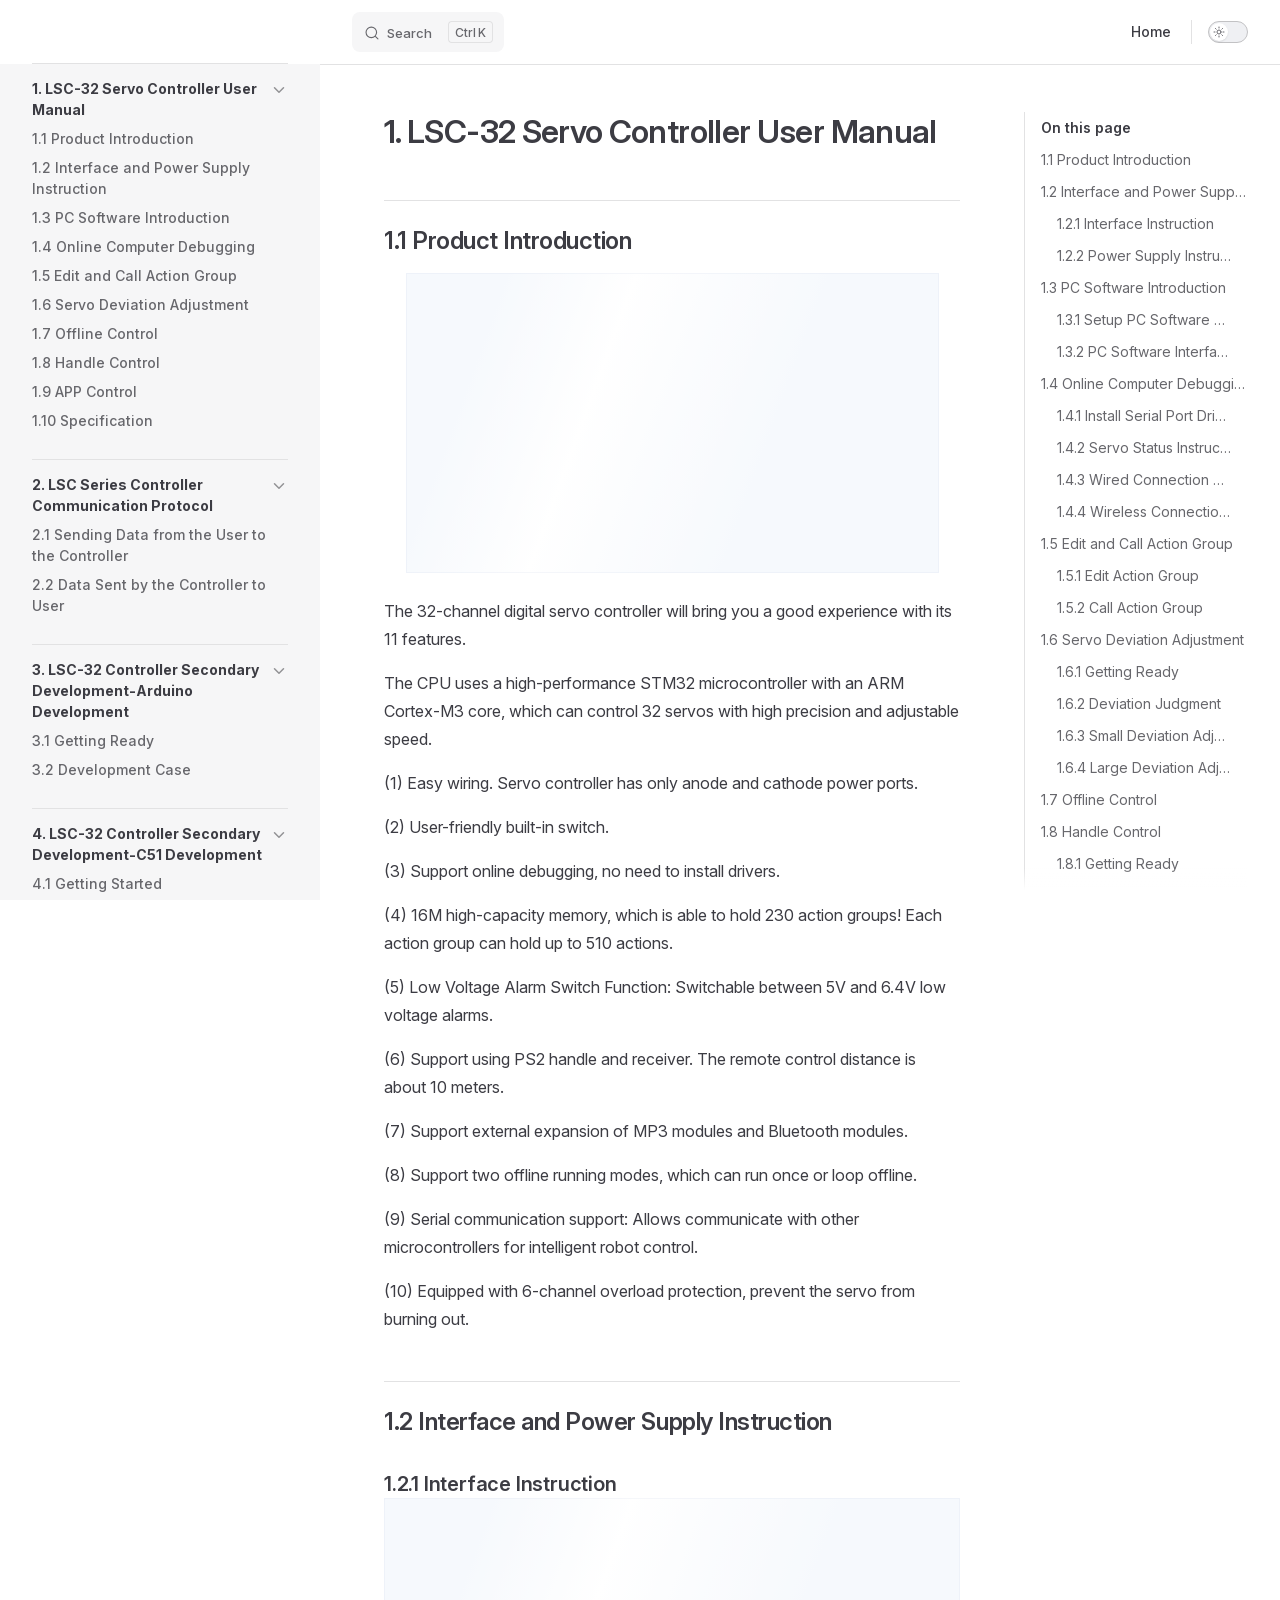
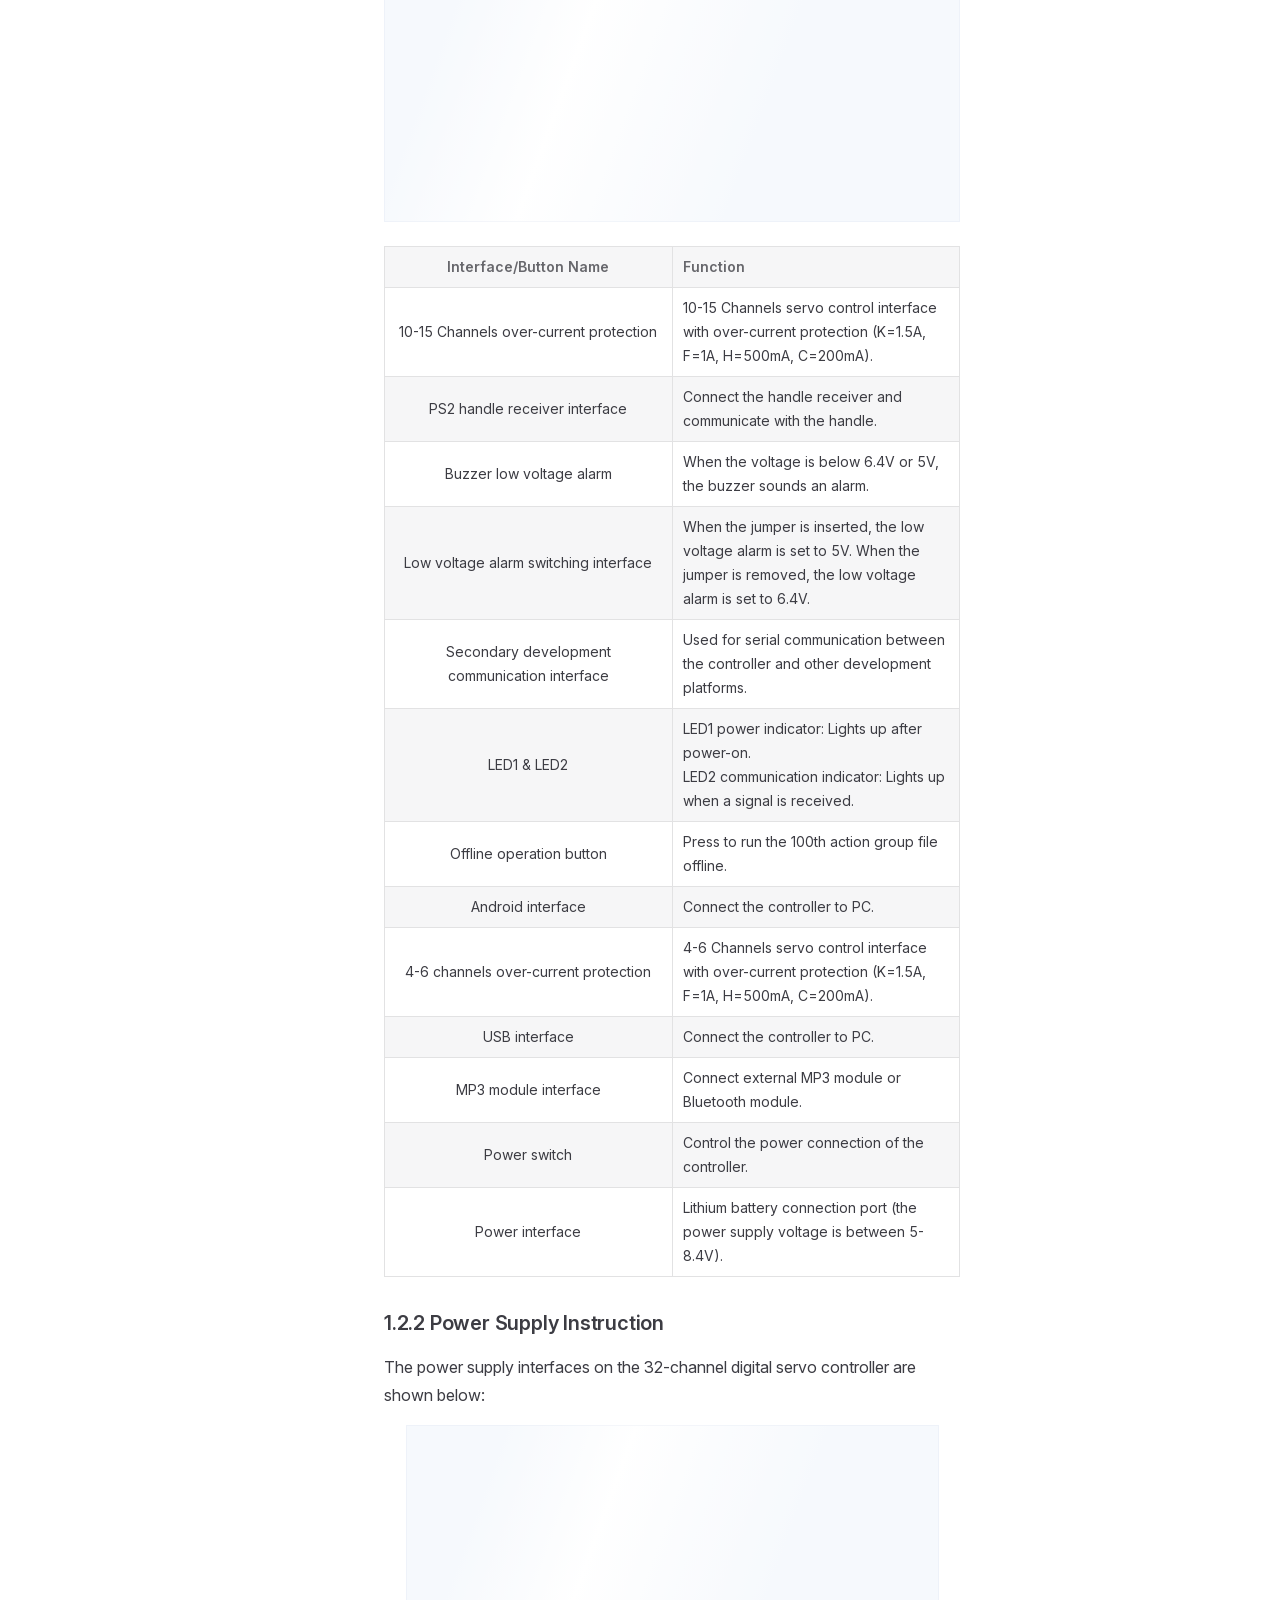
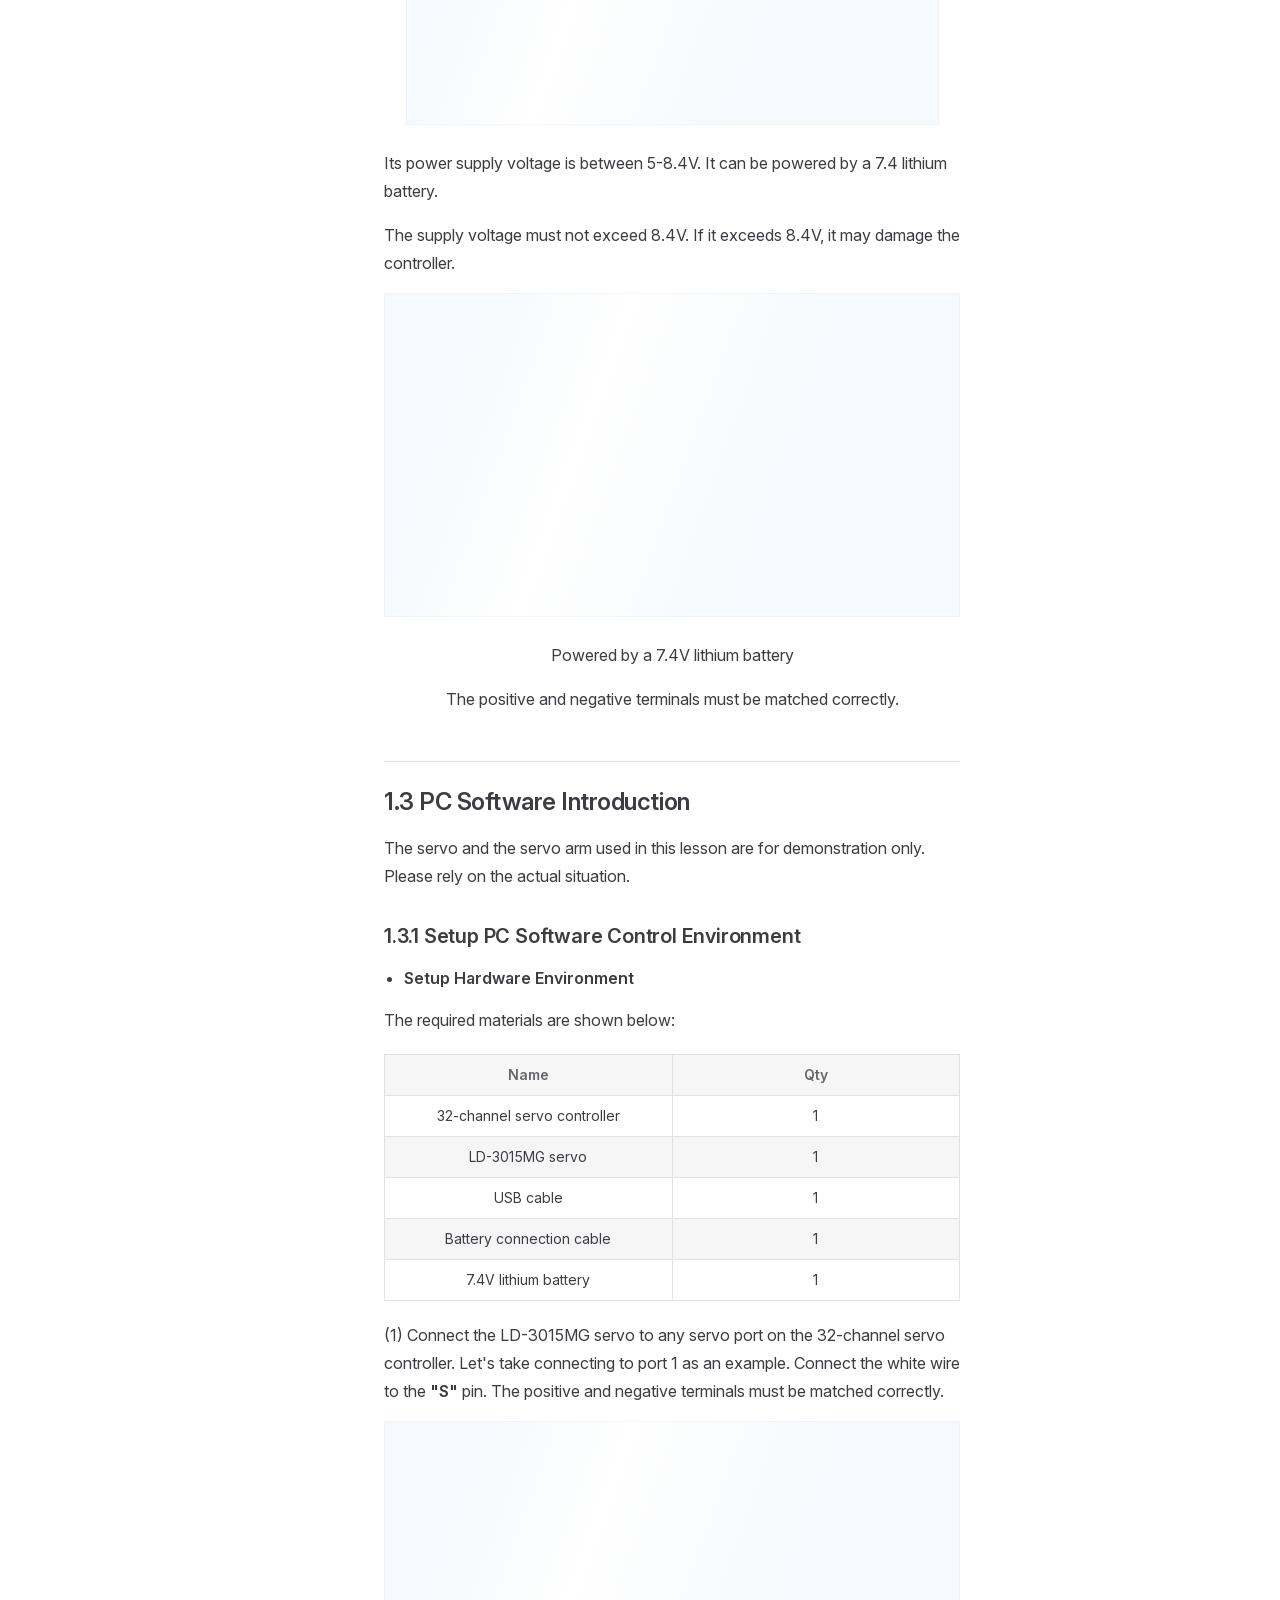
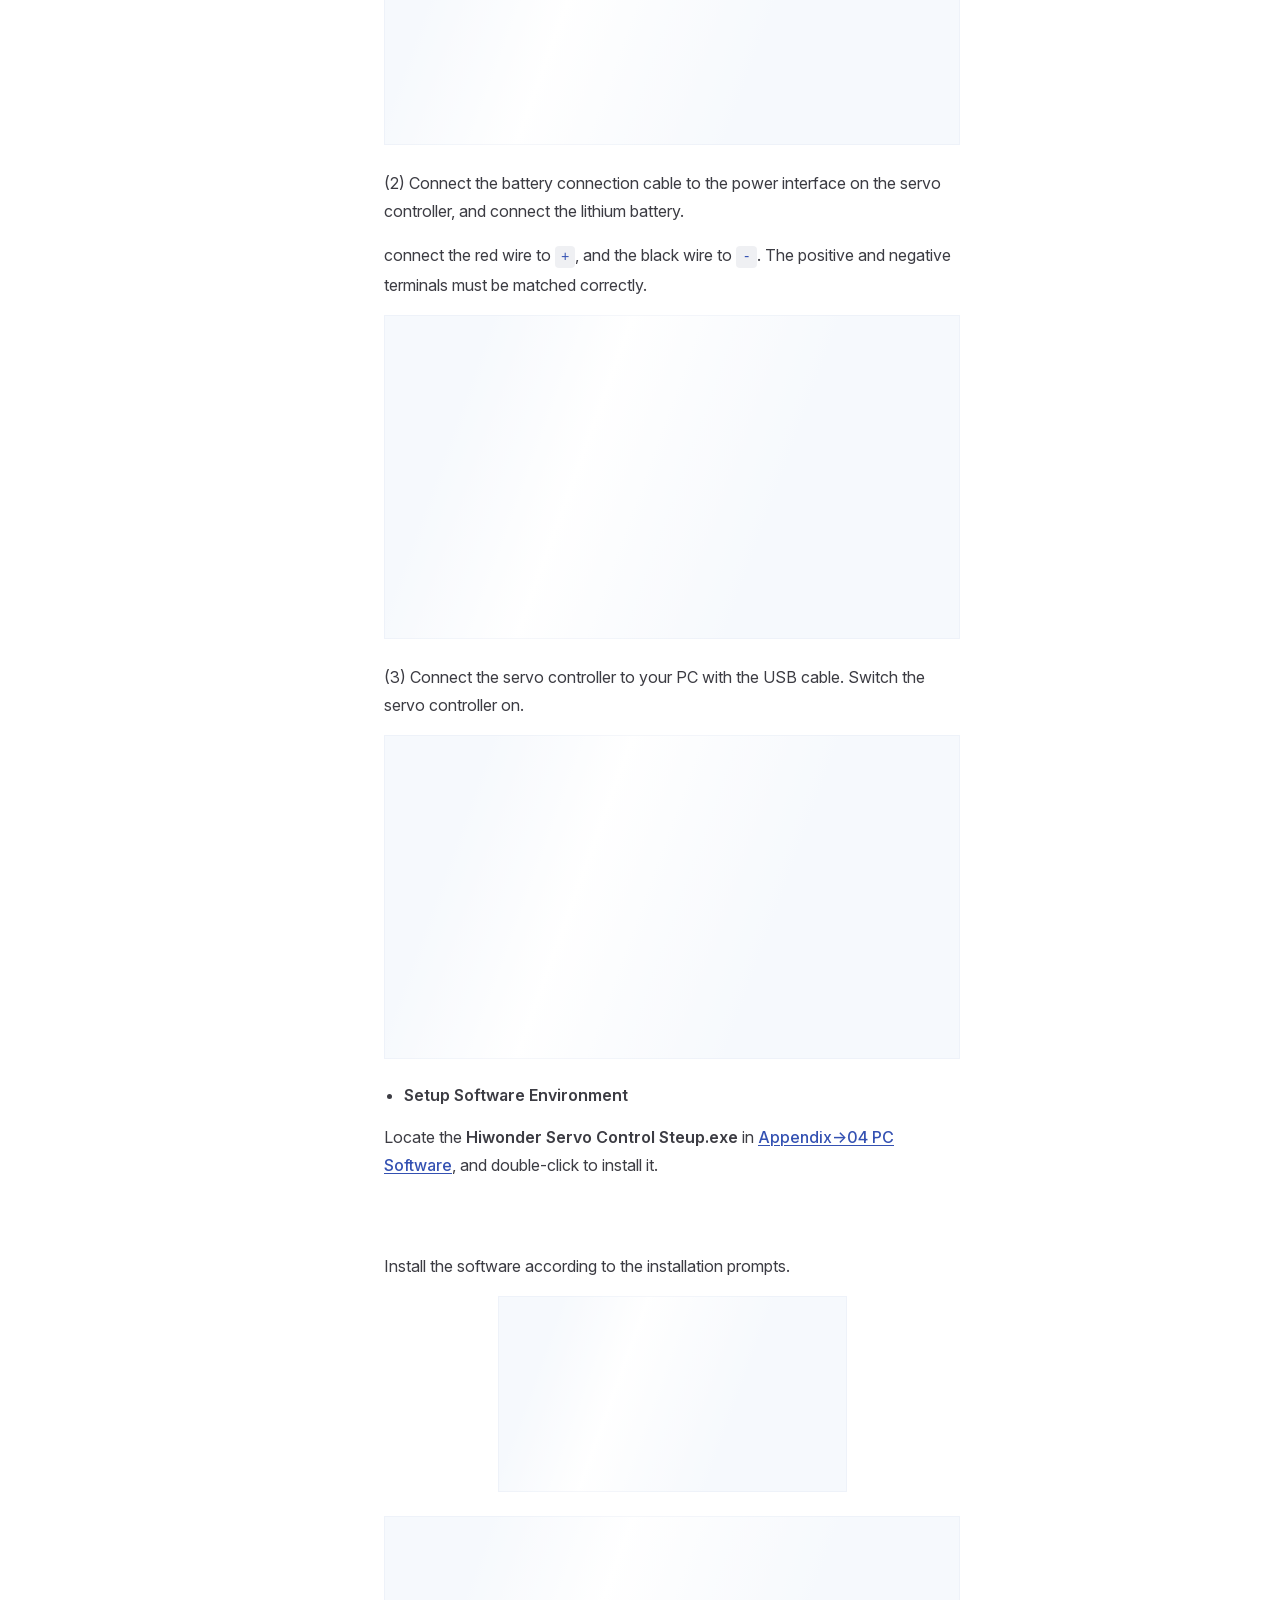
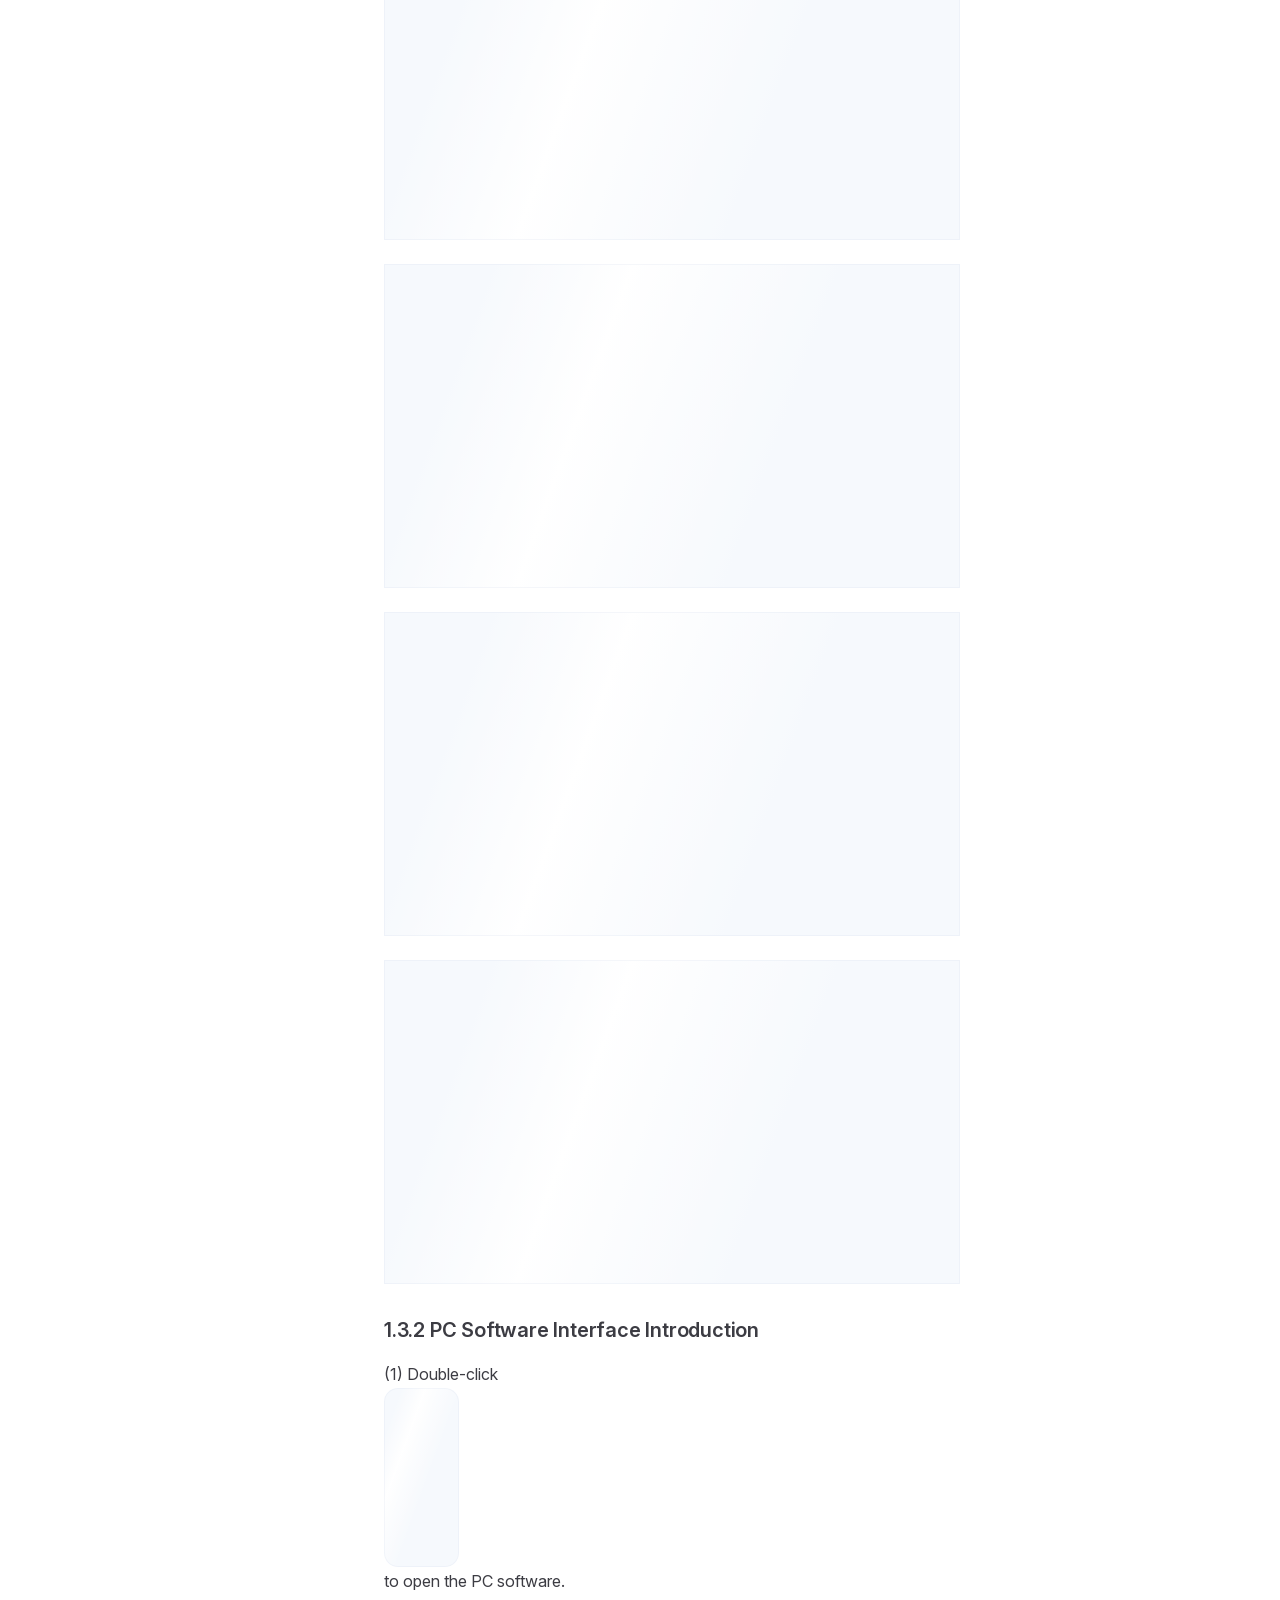
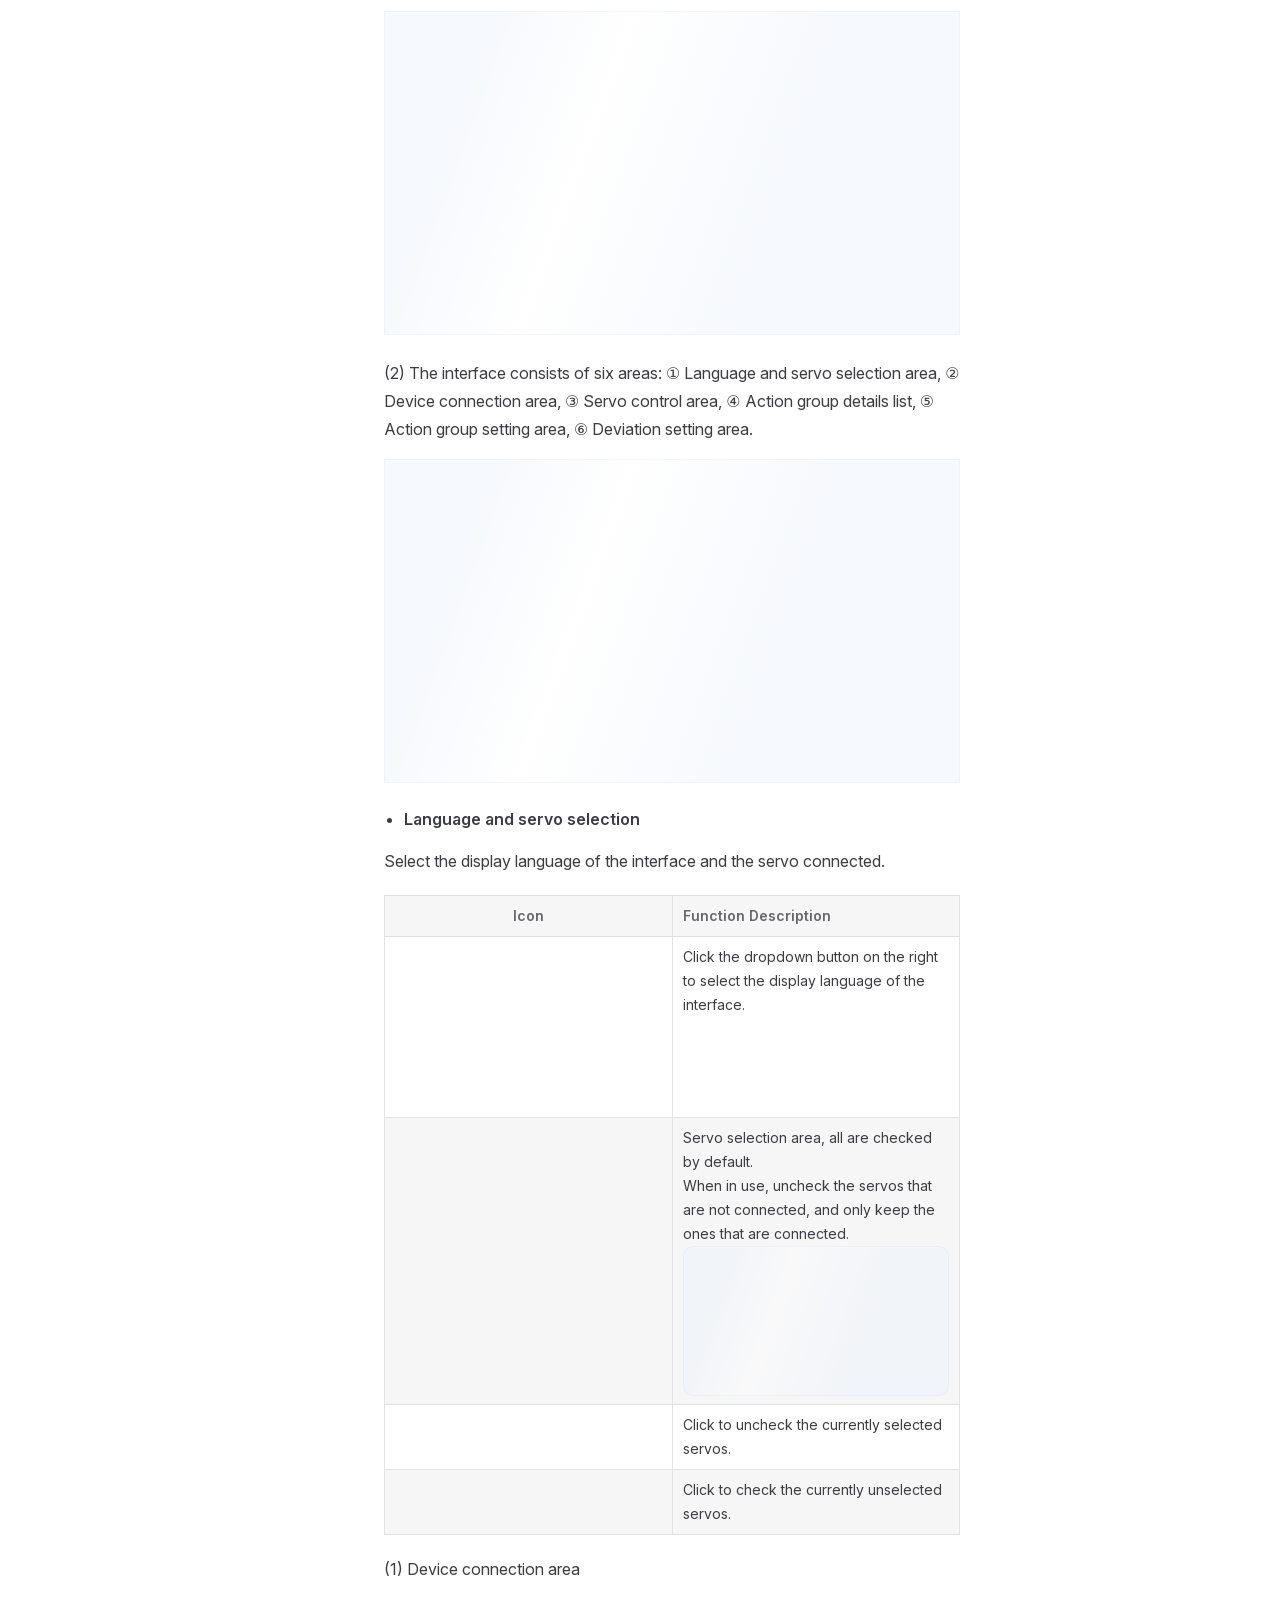
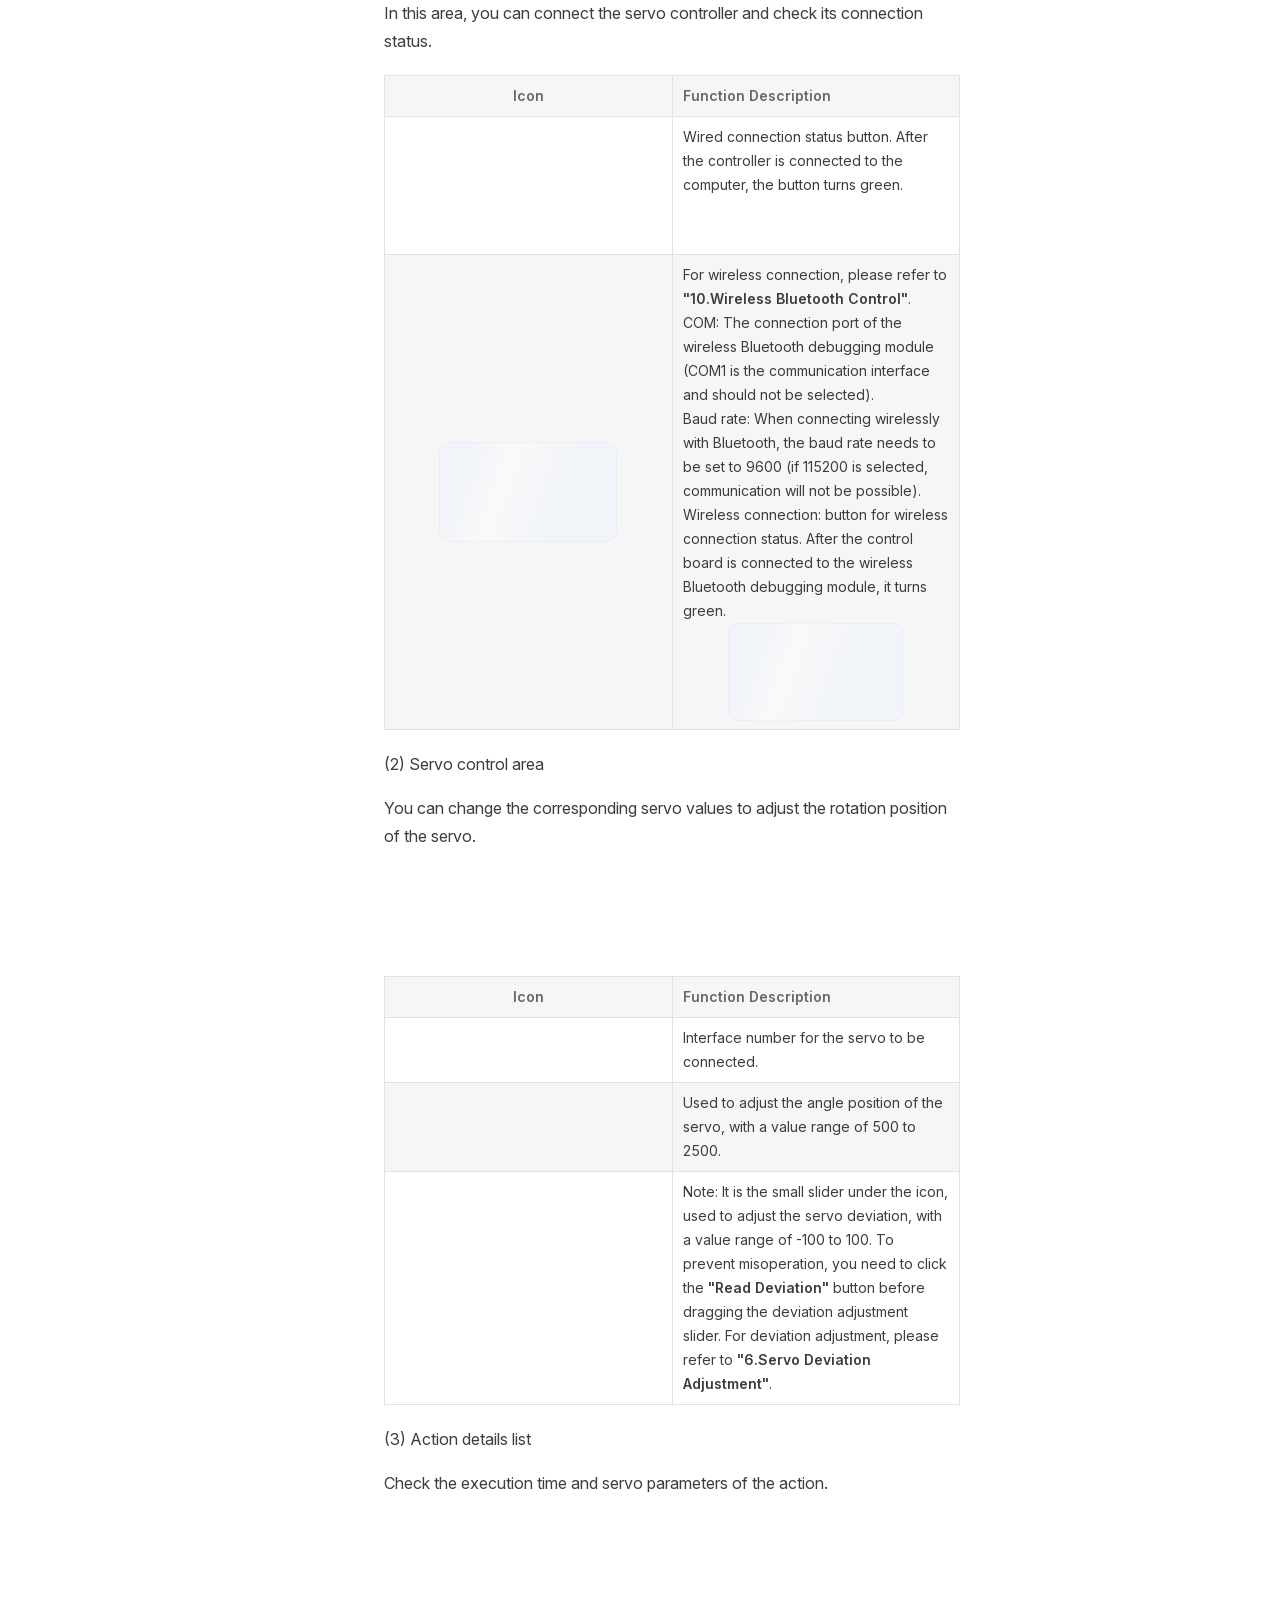
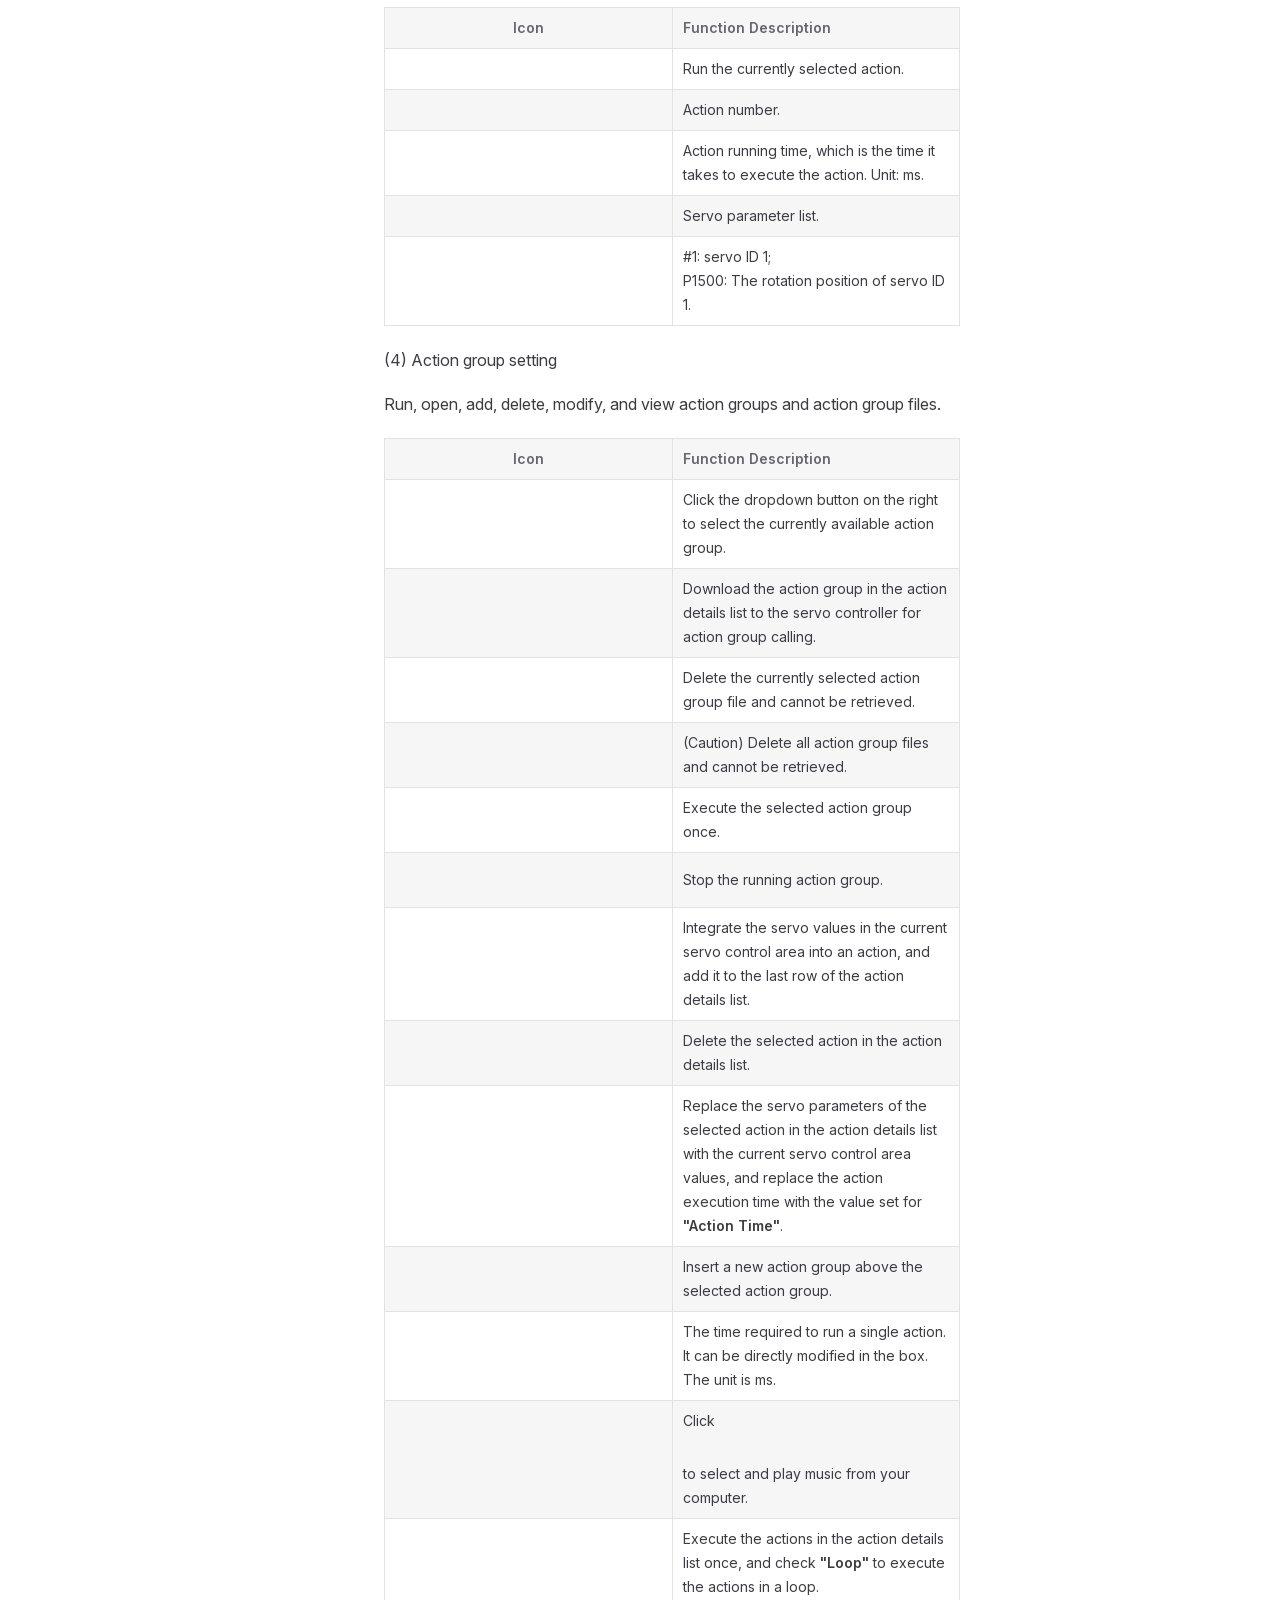
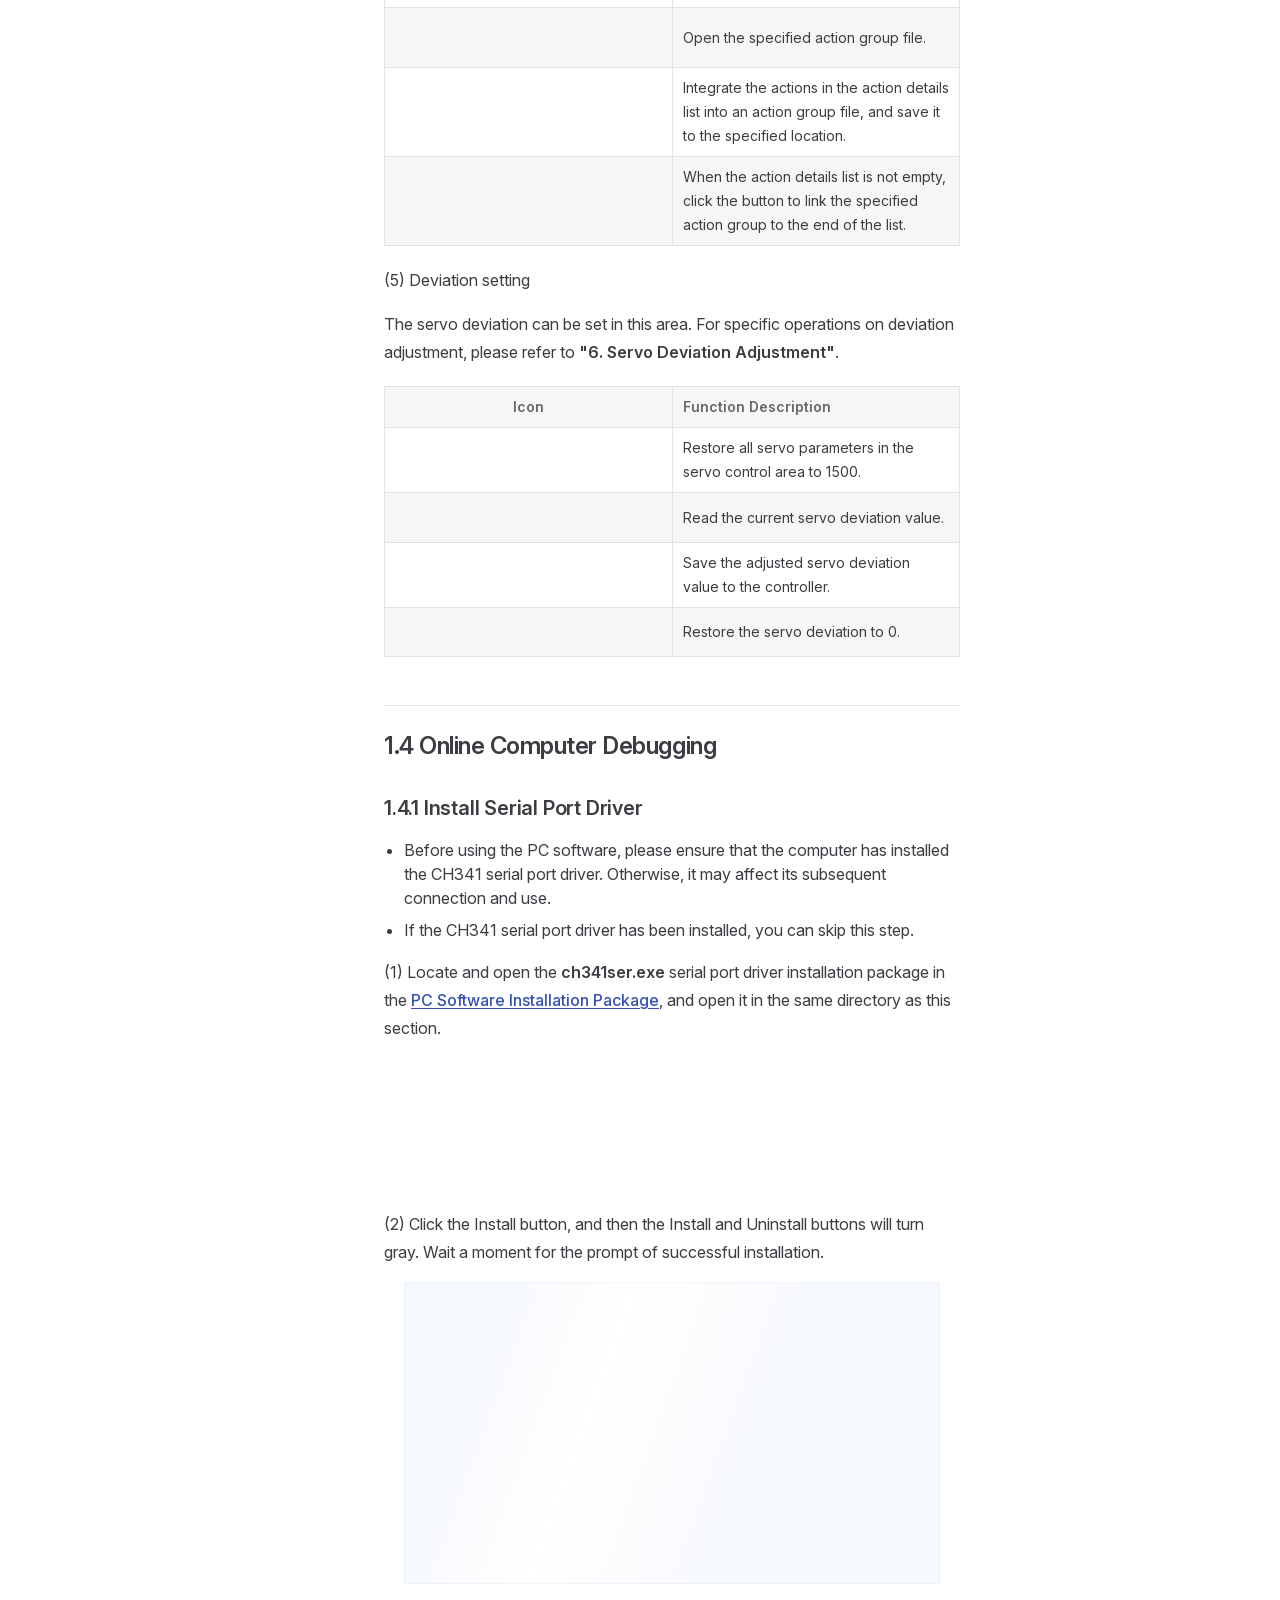
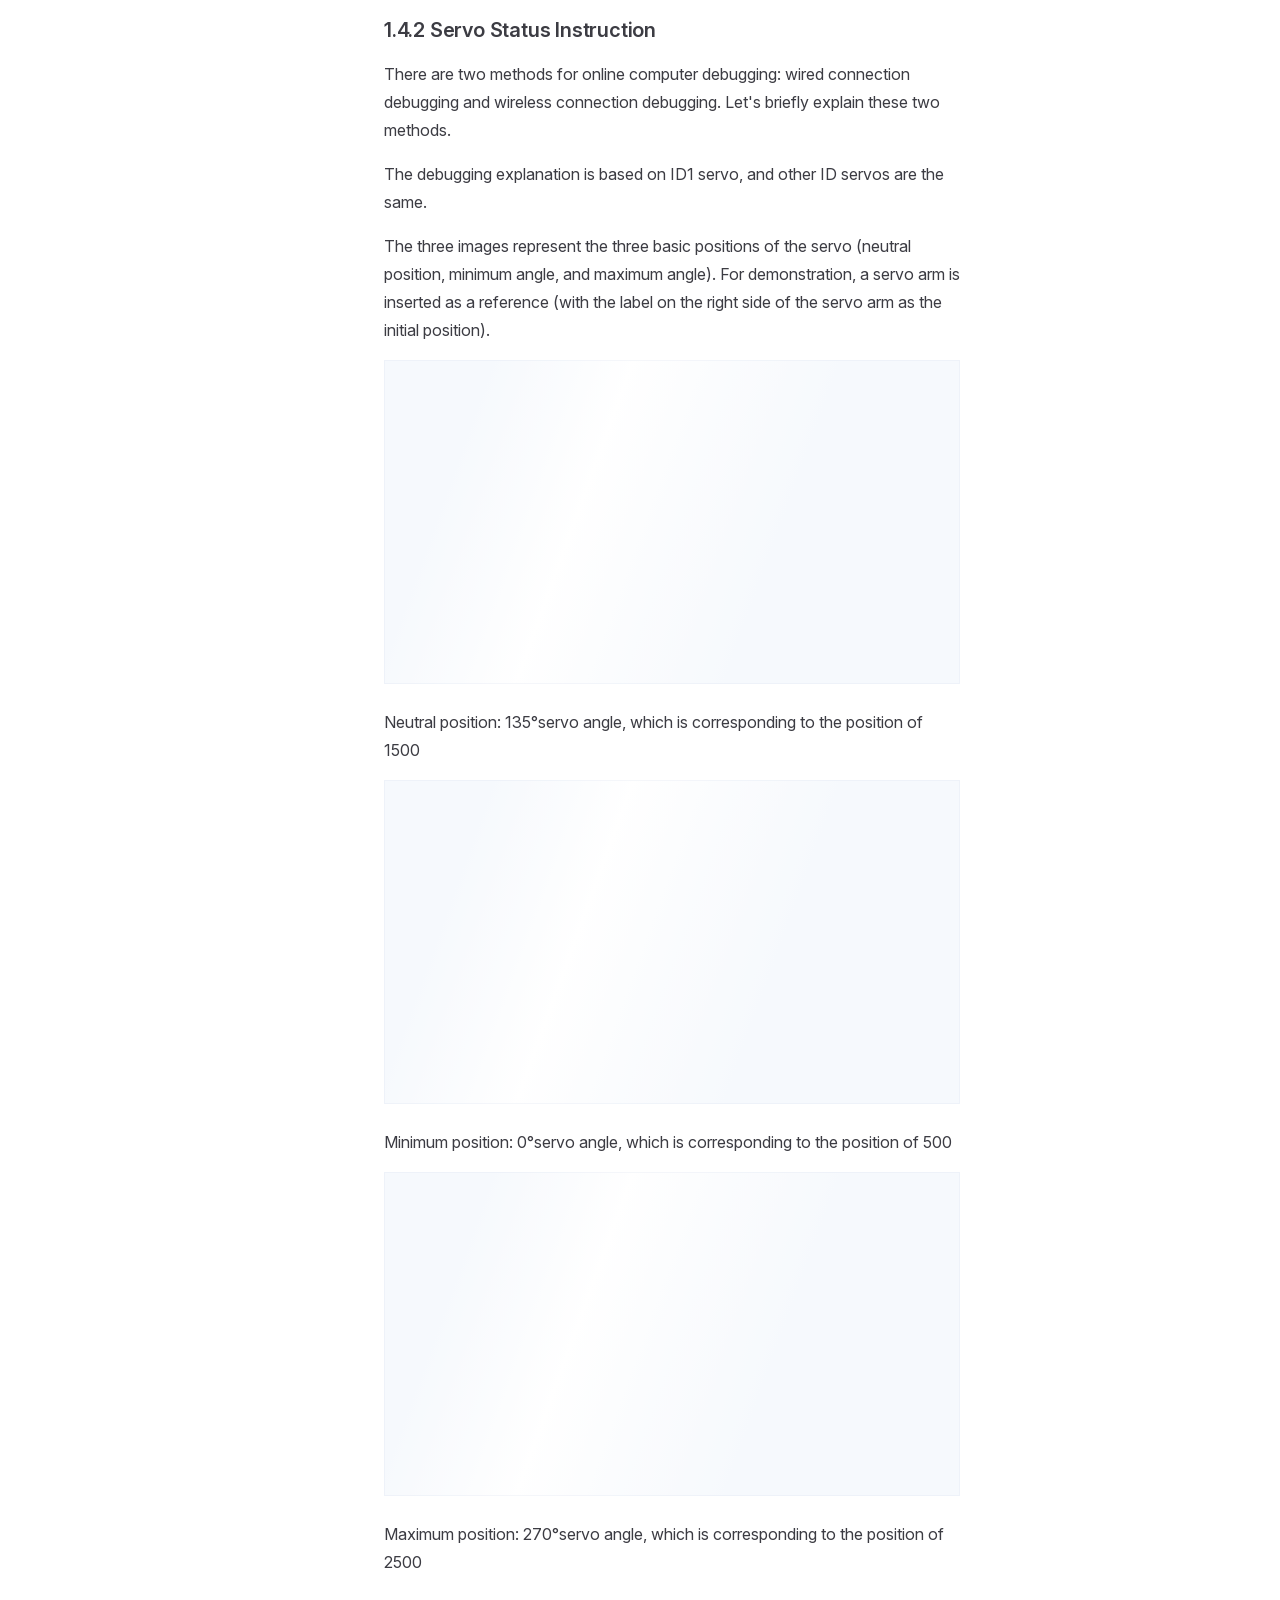
==== projects/32-Channel-Servo-Controller/en/latest/index.html @ c2d5355d "init: 32-Channel-Servo-Controller 文档初始化 构建产物输出到 projects/32-Channel-Servo-Controller/en/latest/，入口文档" ====
<!DOCTYPE html>
<html lang="en-US" dir="ltr">
  <head>
    <meta charset="utf-8">
    <meta name="viewport" content="width=device-width,initial-scale=1">
    <title>32-Channel-Servo-Controller Documentation</title>
    <meta name="description" content="32-Channel-Servo-Controller robot documentation">
    <meta name="generator" content="VitePress v1.6.4">
    <link rel="preload stylesheet" href="/projects/32-Channel-Servo-Controller/en/latest/assets/style.DaYvuZ-t.css" as="style">
    <link rel="preload stylesheet" href="/projects/32-Channel-Servo-Controller/en/latest/vp-icons.css" as="style">
    
    <script type="module" src="/projects/32-Channel-Servo-Controller/en/latest/assets/app.NH5M6OxD.js"></script>
    <link rel="preload" href="/projects/32-Channel-Servo-Controller/en/latest/assets/inter-roman-latin.Di8DUHzh.woff2" as="font" type="font/woff2" crossorigin="">
    <link rel="modulepreload" href="/projects/32-Channel-Servo-Controller/en/latest/assets/chunks/theme.BzRDul9h.js">
    <link rel="modulepreload" href="/projects/32-Channel-Servo-Controller/en/latest/assets/chunks/framework.gp0rzYjd.js">
    <link rel="modulepreload" href="/projects/32-Channel-Servo-Controller/en/latest/assets/index.md.B-UWPHfl.lean.js">
    <link rel="icon" href="/projects/32-Channel-Servo-Controller/en/latest/favicon.ico">
    <script id="check-dark-mode">(()=>{const e=localStorage.getItem("vitepress-theme-appearance")||"auto",a=window.matchMedia("(prefers-color-scheme: dark)").matches;(!e||e==="auto"?a:e==="dark")&&document.documentElement.classList.add("dark")})();</script>
    <script id="check-mac-os">document.documentElement.classList.toggle("mac",/Mac|iPhone|iPod|iPad/i.test(navigator.platform));</script>
  </head>
  <body>
    <div id="app"><!--[--><div class="page-redirect" style="text-align:center;padding:100px 20px;"><p>Redirecting to content page...</p><p><a href="/projects/32-Channel-Servo-Controller/en/latest/docs/1_User_Manual_checked.html" target="_self">If you are not redirected automatically, click here</a></p></div><!--[--><!----><!--]--><!----><!--]--></div>
    <script>window.__VP_HASH_MAP__=JSON.parse("{\"docs_1_user_manual_checked.md\":\"wa2iMZTv\",\"docs_2_communication_protocol.md\":\"C660hePO\",\"docs_3_arduino_development_checked.md\":\"ZEHnD8kJ\",\"docs_4_c51_development_formatted.md\":\"DDc5tLT9\",\"docs_5_stm32_development_formatted.md\":\"Bm064Y-j\",\"docs_6_raspberry_pi_development_checked.md\":\"C44csszL\",\"docs_7_jetson_development_formatted.md\":\"Dx3AZ3CA\",\"docs_appendix.md\":\"NUJZh3vy\",\"docs_index.md\":\"DH2yF_ok\",\"index.md\":\"B-UWPHfl\"}");window.__VP_SITE_DATA__=JSON.parse("{\"lang\":\"en-US\",\"dir\":\"ltr\",\"title\":\"32-Channel-Servo-Controller Documentation\",\"description\":\"32-Channel-Servo-Controller robot documentation\",\"base\":\"/projects/32-Channel-Servo-Controller/en/latest/\",\"head\":[],\"router\":{\"prefetchLinks\":true},\"appearance\":true,\"themeConfig\":{\"siteTitle\":false,\"logo\":\"/e-logo.png\",\"outline\":[2,3],\"search\":{\"provider\":\"local\",\"options\":{\"translations\":{\"button\":{\"buttonText\":\"Search\",\"buttonAriaLabel\":\"Search\"},\"modal\":{\"searchBox\":{\"resetButtonTitle\":\"Clear search query\",\"resetButtonAriaLabel\":\"Clear search query\",\"cancelButtonText\":\"Cancel\",\"cancelButtonAriaLabel\":\"Cancel\"},\"startScreen\":{\"recentSearchTitle\":\"Recent Searches\",\"noRecentSearchText\":\"No recent searches\",\"suggestedQueryTitle\":\"Suggested Queries\"},\"noResultsScreen\":{\"noResultsText\":\"No results found for\",\"suggestedQueryText\":\"You can try searching for\",\"reportMissingResultsText\":\"Have any queries?\",\"reportMissingResultsLinkText\":\"Report here\"},\"footer\":{\"selectText\":\"to select\",\"navigateText\":\"to navigate\",\"closeText\":\"to close\"}}}}},\"nav\":[{\"text\":\"Home\",\"link\":\"https://www.hiwonder.net/\",\"target\":\"_self\"}],\"sidebar\":[{\"text\":\"1. LSC-32 Servo Controller User Manual\",\"link\":\"/docs/1_User_Manual_checked.html\",\"collapsed\":false,\"items\":[{\"text\":\"1.1 Product Introduction\",\"link\":\"/docs/1_User_Manual_checked.html#_1-1-product-introduction\"},{\"text\":\"1.2 Interface and Power Supply Instruction\",\"link\":\"/docs/1_User_Manual_checked.html#_1-2-interface-and-power-supply-instruction\"},{\"text\":\"1.3 PC Software Introduction\",\"link\":\"/docs/1_User_Manual_checked.html#_1-3-pc-software-introduction\"},{\"text\":\"1.4 Online Computer Debugging\",\"link\":\"/docs/1_User_Manual_checked.html#_1-4-online-computer-debugging\"},{\"text\":\"1.5 Edit and Call Action Group\",\"link\":\"/docs/1_User_Manual_checked.html#_1-5-edit-and-call-action-group\"},{\"text\":\"1.6 Servo Deviation Adjustment\",\"link\":\"/docs/1_User_Manual_checked.html#_1-6-servo-deviation-adjustment\"},{\"text\":\"1.7 Offline Control\",\"link\":\"/docs/1_User_Manual_checked.html#_1-7-offline-control\"},{\"text\":\"1.8 Handle Control\",\"link\":\"/docs/1_User_Manual_checked.html#_1-8-handle-control\"},{\"text\":\"1.9 APP Control\",\"link\":\"/docs/1_User_Manual_checked.html#_1-9-app-control\"},{\"text\":\"1.10 Specification\",\"link\":\"/docs/1_User_Manual_checked.html#_1-10-specification\"}]},{\"text\":\"2. LSC Series Controller Communication Protocol\",\"link\":\"/docs/2_Communication_Protocol.html\",\"collapsed\":false,\"items\":[{\"text\":\"2.1 Sending Data from the User to the Controller\",\"link\":\"/docs/2_Communication_Protocol.html#_2-1-sending-data-from-the-user-to-the-controller\"},{\"text\":\"2.2 Data Sent by the Controller to User\",\"link\":\"/docs/2_Communication_Protocol.html#_2-2-data-sent-by-the-controller-to-user\"}]},{\"text\":\"3. LSC-32 Controller Secondary Development-Arduino Development\",\"link\":\"/docs/3_Arduino_Development_checked.html\",\"collapsed\":false,\"items\":[{\"text\":\"3.1 Getting Ready\",\"link\":\"/docs/3_Arduino_Development_checked.html#_3-1-getting-ready\"},{\"text\":\"3.2 Development Case\",\"link\":\"/docs/3_Arduino_Development_checked.html#_3-2-development-case\"}]},{\"text\":\"4. LSC-32 Controller Secondary Development-C51 Development\",\"link\":\"/docs/4_C51_Development_formatted.html\",\"collapsed\":false,\"items\":[{\"text\":\"4.1 Getting Started\",\"link\":\"/docs/4_C51_Development_formatted.html#_4-1-getting-started\"},{\"text\":\"4.2 Development Case\",\"link\":\"/docs/4_C51_Development_formatted.html#_4-2-development-case\"}]},{\"text\":\"5. LSC-32 Controller Secondary Development-STM32 Development\",\"link\":\"/docs/5_STM32_Development_formatted.html\",\"collapsed\":false,\"items\":[{\"text\":\"5.1 Getting Ready\",\"link\":\"/docs/5_STM32_Development_formatted.html#_5-1-getting-ready\"},{\"text\":\"5.2 Development Case\",\"link\":\"/docs/5_STM32_Development_formatted.html#_5-2-development-case\"}]},{\"text\":\"6. LSC-32 Controller Secondary Development-Raspberry Pi Development\",\"link\":\"/docs/6_Raspberry_Pi_Development_checked.html\",\"collapsed\":false,\"items\":[{\"text\":\"6.1 Getting Started\",\"link\":\"/docs/6_Raspberry_Pi_Development_checked.html#_6-1-getting-started\"},{\"text\":\"6.2 Development Case\",\"link\":\"/docs/6_Raspberry_Pi_Development_checked.html#_6-2-development-case\"}]},{\"text\":\"7. LSC-32 Controller Secondary Development-Jetson Development\",\"link\":\"/docs/7_Jetson_Development_formatted.html\",\"collapsed\":false,\"items\":[{\"text\":\"7.1 Getting Started\",\"link\":\"/docs/7_Jetson_Development_formatted.html#_7-1-getting-started\"},{\"text\":\"7.2 Development Case\",\"link\":\"/docs/7_Jetson_Development_formatted.html#_7-2-development-case\"}]},{\"text\":\"Appendix\",\"link\":\"/docs/Appendix.html\",\"collapsed\":false,\"items\":[]}]},\"locales\":{},\"scrollOffset\":134,\"cleanUrls\":false}");</script>
    
  </body>
</html>
---- projects/32-Channel-Servo-Controller/en/latest/assets/style.DaYvuZ-t.css ----
@font-face{font-family:Inter;font-style:normal;font-weight:100 900;font-display:swap;src:url(/projects/32-Channel-Servo-Controller/en/latest/assets/inter-roman-cyrillic-ext.BBPuwvHQ.woff2) format("woff2");unicode-range:U+0460-052F,U+1C80-1C88,U+20B4,U+2DE0-2DFF,U+A640-A69F,U+FE2E-FE2F}@font-face{font-family:Inter;font-style:normal;font-weight:100 900;font-display:swap;src:url(/projects/32-Channel-Servo-Controller/en/latest/assets/inter-roman-cyrillic.C5lxZ8CY.woff2) format("woff2");unicode-range:U+0301,U+0400-045F,U+0490-0491,U+04B0-04B1,U+2116}@font-face{font-family:Inter;font-style:normal;font-weight:100 900;font-display:swap;src:url(/projects/32-Channel-Servo-Controller/en/latest/assets/inter-roman-greek-ext.CqjqNYQ-.woff2) format("woff2");unicode-range:U+1F00-1FFF}@font-face{font-family:Inter;font-style:normal;font-weight:100 900;font-display:swap;src:url(/projects/32-Channel-Servo-Controller/en/latest/assets/inter-roman-greek.BBVDIX6e.woff2) format("woff2");unicode-range:U+0370-0377,U+037A-037F,U+0384-038A,U+038C,U+038E-03A1,U+03A3-03FF}@font-face{font-family:Inter;font-style:normal;font-weight:100 900;font-display:swap;src:url(/projects/32-Channel-Servo-Controller/en/latest/assets/inter-roman-vietnamese.BjW4sHH5.woff2) format("woff2");unicode-range:U+0102-0103,U+0110-0111,U+0128-0129,U+0168-0169,U+01A0-01A1,U+01AF-01B0,U+0300-0301,U+0303-0304,U+0308-0309,U+0323,U+0329,U+1EA0-1EF9,U+20AB}@font-face{font-family:Inter;font-style:normal;font-weight:100 900;font-display:swap;src:url(/projects/32-Channel-Servo-Controller/en/latest/assets/inter-roman-latin-ext.4ZJIpNVo.woff2) format("woff2");unicode-range:U+0100-02AF,U+0304,U+0308,U+0329,U+1E00-1E9F,U+1EF2-1EFF,U+2020,U+20A0-20AB,U+20AD-20C0,U+2113,U+2C60-2C7F,U+A720-A7FF}@font-face{font-family:Inter;font-style:normal;font-weight:100 900;font-display:swap;src:url(/projects/32-Channel-Servo-Controller/en/latest/assets/inter-roman-latin.Di8DUHzh.woff2) format("woff2");unicode-range:U+0000-00FF,U+0131,U+0152-0153,U+02BB-02BC,U+02C6,U+02DA,U+02DC,U+0304,U+0308,U+0329,U+2000-206F,U+2074,U+20AC,U+2122,U+2191,U+2193,U+2212,U+2215,U+FEFF,U+FFFD}@font-face{font-family:Inter;font-style:italic;font-weight:100 900;font-display:swap;src:url(/projects/32-Channel-Servo-Controller/en/latest/assets/inter-italic-cyrillic-ext.r48I6akx.woff2) format("woff2");unicode-range:U+0460-052F,U+1C80-1C88,U+20B4,U+2DE0-2DFF,U+A640-A69F,U+FE2E-FE2F}@font-face{font-family:Inter;font-style:italic;font-weight:100 900;font-display:swap;src:url(/projects/32-Channel-Servo-Controller/en/latest/assets/inter-italic-cyrillic.By2_1cv3.woff2) format("woff2");unicode-range:U+0301,U+0400-045F,U+0490-0491,U+04B0-04B1,U+2116}@font-face{font-family:Inter;font-style:italic;font-weight:100 900;font-display:swap;src:url(/projects/32-Channel-Servo-Controller/en/latest/assets/inter-italic-greek-ext.1u6EdAuj.woff2) format("woff2");unicode-range:U+1F00-1FFF}@font-face{font-family:Inter;font-style:italic;font-weight:100 900;font-display:swap;src:url(/projects/32-Channel-Servo-Controller/en/latest/assets/inter-italic-greek.DJ8dCoTZ.woff2) format("woff2");unicode-range:U+0370-0377,U+037A-037F,U+0384-038A,U+038C,U+038E-03A1,U+03A3-03FF}@font-face{font-family:Inter;font-style:italic;font-weight:100 900;font-display:swap;src:url(/projects/32-Channel-Servo-Controller/en/latest/assets/inter-italic-vietnamese.BSbpV94h.woff2) format("woff2");unicode-range:U+0102-0103,U+0110-0111,U+0128-0129,U+0168-0169,U+01A0-01A1,U+01AF-01B0,U+0300-0301,U+0303-0304,U+0308-0309,U+0323,U+0329,U+1EA0-1EF9,U+20AB}@font-face{font-family:Inter;font-style:italic;font-weight:100 900;font-display:swap;src:url(/projects/32-Channel-Servo-Controller/en/latest/assets/inter-italic-latin-ext.CN1xVJS-.woff2) format("woff2");unicode-range:U+0100-02AF,U+0304,U+0308,U+0329,U+1E00-1E9F,U+1EF2-1EFF,U+2020,U+20A0-20AB,U+20AD-20C0,U+2113,U+2C60-2C7F,U+A720-A7FF}@font-face{font-family:Inter;font-style:italic;font-weight:100 900;font-display:swap;src:url(/projects/32-Channel-Servo-Controller/en/latest/assets/inter-italic-latin.C2AdPX0b.woff2) format("woff2");unicode-range:U+0000-00FF,U+0131,U+0152-0153,U+02BB-02BC,U+02C6,U+02DA,U+02DC,U+0304,U+0308,U+0329,U+2000-206F,U+2074,U+20AC,U+2122,U+2191,U+2193,U+2212,U+2215,U+FEFF,U+FFFD}@font-face{font-family:Punctuation SC;font-weight:400;src:local("PingFang SC Regular"),local("Noto Sans CJK SC"),local("Microsoft YaHei");unicode-range:U+201C,U+201D,U+2018,U+2019,U+2E3A,U+2014,U+2013,U+2026,U+00B7,U+007E,U+002F}@font-face{font-family:Punctuation SC;font-weight:500;src:local("PingFang SC Medium"),local("Noto Sans CJK SC"),local("Microsoft YaHei");unicode-range:U+201C,U+201D,U+2018,U+2019,U+2E3A,U+2014,U+2013,U+2026,U+00B7,U+007E,U+002F}@font-face{font-family:Punctuation SC;font-weight:600;src:local("PingFang SC Semibold"),local("Noto Sans CJK SC Bold"),local("Microsoft YaHei Bold");unicode-range:U+201C,U+201D,U+2018,U+2019,U+2E3A,U+2014,U+2013,U+2026,U+00B7,U+007E,U+002F}@font-face{font-family:Punctuation SC;font-weight:700;src:local("PingFang SC Semibold"),local("Noto Sans CJK SC Bold"),local("Microsoft YaHei Bold");unicode-range:U+201C,U+201D,U+2018,U+2019,U+2E3A,U+2014,U+2013,U+2026,U+00B7,U+007E,U+002F}:root{--vp-c-white: #ffffff;--vp-c-black: #000000;--vp-c-neutral: var(--vp-c-black);--vp-c-neutral-inverse: var(--vp-c-white)}.dark{--vp-c-neutral: var(--vp-c-white);--vp-c-neutral-inverse: var(--vp-c-black)}:root{--vp-c-gray-1: #dddde3;--vp-c-gray-2: #e4e4e9;--vp-c-gray-3: #ebebef;--vp-c-gray-soft: rgba(142, 150, 170, .14);--vp-c-indigo-1: #3451b2;--vp-c-indigo-2: #3a5ccc;--vp-c-indigo-3: #5672cd;--vp-c-indigo-soft: rgba(100, 108, 255, .14);--vp-c-purple-1: #6f42c1;--vp-c-purple-2: #7e4cc9;--vp-c-purple-3: #8e5cd9;--vp-c-purple-soft: rgba(159, 122, 234, .14);--vp-c-green-1: #18794e;--vp-c-green-2: #299764;--vp-c-green-3: #30a46c;--vp-c-green-soft: rgba(16, 185, 129, .14);--vp-c-yellow-1: #915930;--vp-c-yellow-2: #946300;--vp-c-yellow-3: #9f6a00;--vp-c-yellow-soft: rgba(234, 179, 8, .14);--vp-c-red-1: #b8272c;--vp-c-red-2: #d5393e;--vp-c-red-3: #e0575b;--vp-c-red-soft: rgba(244, 63, 94, .14);--vp-c-sponsor: #db2777}.dark{--vp-c-gray-1: #515c67;--vp-c-gray-2: #414853;--vp-c-gray-3: #32363f;--vp-c-gray-soft: rgba(101, 117, 133, .16);--vp-c-indigo-1: #a8b1ff;--vp-c-indigo-2: #5c73e7;--vp-c-indigo-3: #3e63dd;--vp-c-indigo-soft: rgba(100, 108, 255, .16);--vp-c-purple-1: #c8abfa;--vp-c-purple-2: #a879e6;--vp-c-purple-3: #8e5cd9;--vp-c-purple-soft: rgba(159, 122, 234, .16);--vp-c-green-1: #3dd68c;--vp-c-green-2: #30a46c;--vp-c-green-3: #298459;--vp-c-green-soft: rgba(16, 185, 129, .16);--vp-c-yellow-1: #f9b44e;--vp-c-yellow-2: #da8b17;--vp-c-yellow-3: #a46a0a;--vp-c-yellow-soft: rgba(234, 179, 8, .16);--vp-c-red-1: #f66f81;--vp-c-red-2: #f14158;--vp-c-red-3: #b62a3c;--vp-c-red-soft: rgba(244, 63, 94, .16)}:root{--vp-c-bg: #ffffff;--vp-c-bg-alt: #f6f6f7;--vp-c-bg-elv: #ffffff;--vp-c-bg-soft: #f6f6f7}.dark{--vp-c-bg: #1b1b1f;--vp-c-bg-alt: #161618;--vp-c-bg-elv: #202127;--vp-c-bg-soft: #202127}:root{--vp-c-border: #c2c2c4;--vp-c-divider: #e2e2e3;--vp-c-gutter: #e2e2e3}.dark{--vp-c-border: #3c3f44;--vp-c-divider: #2e2e32;--vp-c-gutter: #000000}:root{--vp-c-text-1: #3c3c43;--vp-c-text-2: #67676c;--vp-c-text-3: #929295}.dark{--vp-c-text-1: #dfdfd6;--vp-c-text-2: #98989f;--vp-c-text-3: #6a6a71}:root{--vp-c-default-1: var(--vp-c-gray-1);--vp-c-default-2: var(--vp-c-gray-2);--vp-c-default-3: var(--vp-c-gray-3);--vp-c-default-soft: var(--vp-c-gray-soft);--vp-c-brand-1: var(--vp-c-indigo-1);--vp-c-brand-2: var(--vp-c-indigo-2);--vp-c-brand-3: var(--vp-c-indigo-3);--vp-c-brand-soft: var(--vp-c-indigo-soft);--vp-c-brand: var(--vp-c-brand-1);--vp-c-tip-1: var(--vp-c-brand-1);--vp-c-tip-2: var(--vp-c-brand-2);--vp-c-tip-3: var(--vp-c-brand-3);--vp-c-tip-soft: var(--vp-c-brand-soft);--vp-c-note-1: var(--vp-c-brand-1);--vp-c-note-2: var(--vp-c-brand-2);--vp-c-note-3: var(--vp-c-brand-3);--vp-c-note-soft: var(--vp-c-brand-soft);--vp-c-success-1: var(--vp-c-green-1);--vp-c-success-2: var(--vp-c-green-2);--vp-c-success-3: var(--vp-c-green-3);--vp-c-success-soft: var(--vp-c-green-soft);--vp-c-important-1: var(--vp-c-purple-1);--vp-c-important-2: var(--vp-c-purple-2);--vp-c-important-3: var(--vp-c-purple-3);--vp-c-important-soft: var(--vp-c-purple-soft);--vp-c-warning-1: var(--vp-c-yellow-1);--vp-c-warning-2: var(--vp-c-yellow-2);--vp-c-warning-3: var(--vp-c-yellow-3);--vp-c-warning-soft: var(--vp-c-yellow-soft);--vp-c-danger-1: var(--vp-c-red-1);--vp-c-danger-2: var(--vp-c-red-2);--vp-c-danger-3: var(--vp-c-red-3);--vp-c-danger-soft: var(--vp-c-red-soft);--vp-c-caution-1: var(--vp-c-red-1);--vp-c-caution-2: var(--vp-c-red-2);--vp-c-caution-3: var(--vp-c-red-3);--vp-c-caution-soft: var(--vp-c-red-soft)}:root{--vp-font-family-base: "Inter", ui-sans-serif, system-ui, sans-serif, "Apple Color Emoji", "Segoe UI Emoji", "Segoe UI Symbol", "Noto Color Emoji";--vp-font-family-mono: ui-monospace, "Menlo", "Monaco", "Consolas", "Liberation Mono", "Courier New", monospace;font-optical-sizing:auto}:root:where(:lang(zh)){--vp-font-family-base: "Punctuation SC", "Inter", ui-sans-serif, system-ui, sans-serif, "Apple Color Emoji", "Segoe UI Emoji", "Segoe UI Symbol", "Noto Color Emoji"}:root{--vp-shadow-1: 0 1px 2px rgba(0, 0, 0, .04), 0 1px 2px rgba(0, 0, 0, .06);--vp-shadow-2: 0 3px 12px rgba(0, 0, 0, .07), 0 1px 4px rgba(0, 0, 0, .07);--vp-shadow-3: 0 12px 32px rgba(0, 0, 0, .1), 0 2px 6px rgba(0, 0, 0, .08);--vp-shadow-4: 0 14px 44px rgba(0, 0, 0, .12), 0 3px 9px rgba(0, 0, 0, .12);--vp-shadow-5: 0 18px 56px rgba(0, 0, 0, .16), 0 4px 12px rgba(0, 0, 0, .16)}:root{--vp-z-index-footer: 10;--vp-z-index-local-nav: 20;--vp-z-index-nav: 30;--vp-z-index-layout-top: 40;--vp-z-index-backdrop: 50;--vp-z-index-sidebar: 60}@media (min-width: 960px){:root{--vp-z-index-sidebar: 25}}:root{--vp-layout-max-width: 1440px}:root{--vp-header-anchor-symbol: "#"}:root{--vp-code-line-height: 1.7;--vp-code-font-size: .875em;--vp-code-color: var(--vp-c-brand-1);--vp-code-link-color: var(--vp-c-brand-1);--vp-code-link-hover-color: var(--vp-c-brand-2);--vp-code-bg: var(--vp-c-default-soft);--vp-code-block-color: var(--vp-c-text-2);--vp-code-block-bg: var(--vp-c-bg-alt);--vp-code-block-divider-color: var(--vp-c-gutter);--vp-code-lang-color: var(--vp-c-text-3);--vp-code-line-highlight-color: var(--vp-c-default-soft);--vp-code-line-number-color: var(--vp-c-text-3);--vp-code-line-diff-add-color: var(--vp-c-success-soft);--vp-code-line-diff-add-symbol-color: var(--vp-c-success-1);--vp-code-line-diff-remove-color: var(--vp-c-danger-soft);--vp-code-line-diff-remove-symbol-color: var(--vp-c-danger-1);--vp-code-line-warning-color: var(--vp-c-warning-soft);--vp-code-line-error-color: var(--vp-c-danger-soft);--vp-code-copy-code-border-color: var(--vp-c-divider);--vp-code-copy-code-bg: var(--vp-c-bg-soft);--vp-code-copy-code-hover-border-color: var(--vp-c-divider);--vp-code-copy-code-hover-bg: var(--vp-c-bg);--vp-code-copy-code-active-text: var(--vp-c-text-2);--vp-code-copy-copied-text-content: "Copied";--vp-code-tab-divider: var(--vp-code-block-divider-color);--vp-code-tab-text-color: var(--vp-c-text-2);--vp-code-tab-bg: var(--vp-code-block-bg);--vp-code-tab-hover-text-color: var(--vp-c-text-1);--vp-code-tab-active-text-color: var(--vp-c-text-1);--vp-code-tab-active-bar-color: var(--vp-c-brand-1)}:lang(es),:lang(pt){--vp-code-copy-copied-text-content: "Copiado"}:lang(fa){--vp-code-copy-copied-text-content: "کپی شد"}:lang(ko){--vp-code-copy-copied-text-content: "복사됨"}:lang(ru){--vp-code-copy-copied-text-content: "Скопировано"}:lang(zh){--vp-code-copy-copied-text-content: "已复制"}:root{--vp-button-brand-border: transparent;--vp-button-brand-text: var(--vp-c-white);--vp-button-brand-bg: var(--vp-c-brand-3);--vp-button-brand-hover-border: transparent;--vp-button-brand-hover-text: var(--vp-c-white);--vp-button-brand-hover-bg: var(--vp-c-brand-2);--vp-button-brand-active-border: transparent;--vp-button-brand-active-text: var(--vp-c-white);--vp-button-brand-active-bg: var(--vp-c-brand-1);--vp-button-alt-border: transparent;--vp-button-alt-text: var(--vp-c-text-1);--vp-button-alt-bg: var(--vp-c-default-3);--vp-button-alt-hover-border: transparent;--vp-button-alt-hover-text: var(--vp-c-text-1);--vp-button-alt-hover-bg: var(--vp-c-default-2);--vp-button-alt-active-border: transparent;--vp-button-alt-active-text: var(--vp-c-text-1);--vp-button-alt-active-bg: var(--vp-c-default-1);--vp-button-sponsor-border: var(--vp-c-text-2);--vp-button-sponsor-text: var(--vp-c-text-2);--vp-button-sponsor-bg: transparent;--vp-button-sponsor-hover-border: var(--vp-c-sponsor);--vp-button-sponsor-hover-text: var(--vp-c-sponsor);--vp-button-sponsor-hover-bg: transparent;--vp-button-sponsor-active-border: var(--vp-c-sponsor);--vp-button-sponsor-active-text: var(--vp-c-sponsor);--vp-button-sponsor-active-bg: transparent}:root{--vp-custom-block-font-size: 14px;--vp-custom-block-code-font-size: 13px;--vp-custom-block-info-border: transparent;--vp-custom-block-info-text: var(--vp-c-text-1);--vp-custom-block-info-bg: var(--vp-c-default-soft);--vp-custom-block-info-code-bg: var(--vp-c-default-soft);--vp-custom-block-note-border: transparent;--vp-custom-block-note-text: var(--vp-c-text-1);--vp-custom-block-note-bg: var(--vp-c-default-soft);--vp-custom-block-note-code-bg: var(--vp-c-default-soft);--vp-custom-block-tip-border: transparent;--vp-custom-block-tip-text: var(--vp-c-text-1);--vp-custom-block-tip-bg: var(--vp-c-tip-soft);--vp-custom-block-tip-code-bg: var(--vp-c-tip-soft);--vp-custom-block-important-border: transparent;--vp-custom-block-important-text: var(--vp-c-text-1);--vp-custom-block-important-bg: var(--vp-c-important-soft);--vp-custom-block-important-code-bg: var(--vp-c-important-soft);--vp-custom-block-warning-border: transparent;--vp-custom-block-warning-text: var(--vp-c-text-1);--vp-custom-block-warning-bg: var(--vp-c-warning-soft);--vp-custom-block-warning-code-bg: var(--vp-c-warning-soft);--vp-custom-block-danger-border: transparent;--vp-custom-block-danger-text: var(--vp-c-text-1);--vp-custom-block-danger-bg: var(--vp-c-danger-soft);--vp-custom-block-danger-code-bg: var(--vp-c-danger-soft);--vp-custom-block-caution-border: transparent;--vp-custom-block-caution-text: var(--vp-c-text-1);--vp-custom-block-caution-bg: var(--vp-c-caution-soft);--vp-custom-block-caution-code-bg: var(--vp-c-caution-soft);--vp-custom-block-details-border: var(--vp-custom-block-info-border);--vp-custom-block-details-text: var(--vp-custom-block-info-text);--vp-custom-block-details-bg: var(--vp-custom-block-info-bg);--vp-custom-block-details-code-bg: var(--vp-custom-block-info-code-bg)}:root{--vp-input-border-color: var(--vp-c-border);--vp-input-bg-color: var(--vp-c-bg-alt);--vp-input-switch-bg-color: var(--vp-c-default-soft)}:root{--vp-nav-height: 64px;--vp-nav-bg-color: var(--vp-c-bg);--vp-nav-screen-bg-color: var(--vp-c-bg);--vp-nav-logo-height: 24px}.hide-nav{--vp-nav-height: 0px}.hide-nav .VPSidebar{--vp-nav-height: 22px}:root{--vp-local-nav-bg-color: var(--vp-c-bg)}:root{--vp-sidebar-width: 272px;--vp-sidebar-bg-color: var(--vp-c-bg-alt)}:root{--vp-backdrop-bg-color: rgba(0, 0, 0, .6)}:root{--vp-home-hero-name-color: var(--vp-c-brand-1);--vp-home-hero-name-background: transparent;--vp-home-hero-image-background-image: none;--vp-home-hero-image-filter: none}:root{--vp-badge-info-border: transparent;--vp-badge-info-text: var(--vp-c-text-2);--vp-badge-info-bg: var(--vp-c-default-soft);--vp-badge-tip-border: transparent;--vp-badge-tip-text: var(--vp-c-tip-1);--vp-badge-tip-bg: var(--vp-c-tip-soft);--vp-badge-warning-border: transparent;--vp-badge-warning-text: var(--vp-c-warning-1);--vp-badge-warning-bg: var(--vp-c-warning-soft);--vp-badge-danger-border: transparent;--vp-badge-danger-text: var(--vp-c-danger-1);--vp-badge-danger-bg: var(--vp-c-danger-soft)}:root{--vp-carbon-ads-text-color: var(--vp-c-text-1);--vp-carbon-ads-poweredby-color: var(--vp-c-text-2);--vp-carbon-ads-bg-color: var(--vp-c-bg-soft);--vp-carbon-ads-hover-text-color: var(--vp-c-brand-1);--vp-carbon-ads-hover-poweredby-color: var(--vp-c-text-1)}:root{--vp-local-search-bg: var(--vp-c-bg);--vp-local-search-result-bg: var(--vp-c-bg);--vp-local-search-result-border: var(--vp-c-divider);--vp-local-search-result-selected-bg: var(--vp-c-bg);--vp-local-search-result-selected-border: var(--vp-c-brand-1);--vp-local-search-highlight-bg: var(--vp-c-brand-1);--vp-local-search-highlight-text: var(--vp-c-neutral-inverse)}@media (prefers-reduced-motion: reduce){*,:before,:after{animation-delay:-1ms!important;animation-duration:1ms!important;animation-iteration-count:1!important;background-attachment:initial!important;scroll-behavior:auto!important;transition-duration:0s!important;transition-delay:0s!important}}*,:before,:after{box-sizing:border-box}html{line-height:1.4;font-size:16px;-webkit-text-size-adjust:100%}html.dark{color-scheme:dark}body{margin:0;width:100%;min-width:320px;min-height:100vh;line-height:24px;font-family:var(--vp-font-family-base);font-size:16px;font-weight:400;color:var(--vp-c-text-1);background-color:var(--vp-c-bg);font-synthesis:style;text-rendering:optimizeLegibility;-webkit-font-smoothing:antialiased;-moz-osx-font-smoothing:grayscale}main{display:block}h1,h2,h3,h4,h5,h6{margin:0;line-height:24px;font-size:16px;font-weight:400}p{margin:0}strong,b{font-weight:600}a,area,button,[role=button],input,label,select,summary,textarea{touch-action:manipulation}a{color:inherit;text-decoration:inherit}ol,ul{list-style:none;margin:0;padding:0}blockquote{margin:0}pre,code,kbd,samp{font-family:var(--vp-font-family-mono)}img,svg,video,canvas,audio,iframe,embed,object{display:block}figure{margin:0}img,video{max-width:100%;height:auto}button,input,optgroup,select,textarea{border:0;padding:0;line-height:inherit;color:inherit}button{padding:0;font-family:inherit;background-color:transparent;background-image:none}button:enabled,[role=button]:enabled{cursor:pointer}button:focus,button:focus-visible{outline:1px dotted;outline:4px auto -webkit-focus-ring-color}button:focus:not(:focus-visible){outline:none!important}input:focus,textarea:focus,select:focus{outline:none}table{border-collapse:collapse}input{background-color:transparent}input:-ms-input-placeholder,textarea:-ms-input-placeholder{color:var(--vp-c-text-3)}input::-ms-input-placeholder,textarea::-ms-input-placeholder{color:var(--vp-c-text-3)}input::placeholder,textarea::placeholder{color:var(--vp-c-text-3)}input::-webkit-outer-spin-button,input::-webkit-inner-spin-button{-webkit-appearance:none;margin:0}input[type=number]{-moz-appearance:textfield}textarea{resize:vertical}select{-webkit-appearance:none}fieldset{margin:0;padding:0}h1,h2,h3,h4,h5,h6,li,p{overflow-wrap:break-word}vite-error-overlay{z-index:9999}mjx-container{overflow-x:auto}mjx-container>svg{display:inline-block;margin:auto}[class^=vpi-],[class*=" vpi-"],.vp-icon{width:1em;height:1em}[class^=vpi-].bg,[class*=" vpi-"].bg,.vp-icon.bg{background-size:100% 100%;background-color:transparent}[class^=vpi-]:not(.bg),[class*=" vpi-"]:not(.bg),.vp-icon:not(.bg){-webkit-mask:var(--icon) no-repeat;mask:var(--icon) no-repeat;-webkit-mask-size:100% 100%;mask-size:100% 100%;background-color:currentColor;color:inherit}.vpi-align-left{--icon: url("data:image/svg+xml,%3Csvg xmlns='http://www.w3.org/2000/svg' fill='none' stroke='currentColor' stroke-linecap='round' stroke-linejoin='round' stroke-width='2' viewBox='0 0 24 24'%3E%3Cpath d='M21 6H3M15 12H3M17 18H3'/%3E%3C/svg%3E")}.vpi-arrow-right,.vpi-arrow-down,.vpi-arrow-left,.vpi-arrow-up{--icon: url("data:image/svg+xml,%3Csvg xmlns='http://www.w3.org/2000/svg' fill='none' stroke='currentColor' stroke-linecap='round' stroke-linejoin='round' stroke-width='2' viewBox='0 0 24 24'%3E%3Cpath d='M5 12h14M12 5l7 7-7 7'/%3E%3C/svg%3E")}.vpi-chevron-right,.vpi-chevron-down,.vpi-chevron-left,.vpi-chevron-up{--icon: url("data:image/svg+xml,%3Csvg xmlns='http://www.w3.org/2000/svg' fill='none' stroke='currentColor' stroke-linecap='round' stroke-linejoin='round' stroke-width='2' viewBox='0 0 24 24'%3E%3Cpath d='m9 18 6-6-6-6'/%3E%3C/svg%3E")}.vpi-chevron-down,.vpi-arrow-down{transform:rotate(90deg)}.vpi-chevron-left,.vpi-arrow-left{transform:rotate(180deg)}.vpi-chevron-up,.vpi-arrow-up{transform:rotate(-90deg)}.vpi-square-pen{--icon: url("data:image/svg+xml,%3Csvg xmlns='http://www.w3.org/2000/svg' fill='none' stroke='currentColor' stroke-linecap='round' stroke-linejoin='round' stroke-width='2' viewBox='0 0 24 24'%3E%3Cpath d='M12 3H5a2 2 0 0 0-2 2v14a2 2 0 0 0 2 2h14a2 2 0 0 0 2-2v-7'/%3E%3Cpath d='M18.375 2.625a2.121 2.121 0 1 1 3 3L12 15l-4 1 1-4Z'/%3E%3C/svg%3E")}.vpi-plus{--icon: url("data:image/svg+xml,%3Csvg xmlns='http://www.w3.org/2000/svg' fill='none' stroke='currentColor' stroke-linecap='round' stroke-linejoin='round' stroke-width='2' viewBox='0 0 24 24'%3E%3Cpath d='M5 12h14M12 5v14'/%3E%3C/svg%3E")}.vpi-sun{--icon: url("data:image/svg+xml,%3Csvg xmlns='http://www.w3.org/2000/svg' fill='none' stroke='currentColor' stroke-linecap='round' stroke-linejoin='round' stroke-width='2' viewBox='0 0 24 24'%3E%3Ccircle cx='12' cy='12' r='4'/%3E%3Cpath d='M12 2v2M12 20v2M4.93 4.93l1.41 1.41M17.66 17.66l1.41 1.41M2 12h2M20 12h2M6.34 17.66l-1.41 1.41M19.07 4.93l-1.41 1.41'/%3E%3C/svg%3E")}.vpi-moon{--icon: url("data:image/svg+xml,%3Csvg xmlns='http://www.w3.org/2000/svg' fill='none' stroke='currentColor' stroke-linecap='round' stroke-linejoin='round' stroke-width='2' viewBox='0 0 24 24'%3E%3Cpath d='M12 3a6 6 0 0 0 9 9 9 9 0 1 1-9-9Z'/%3E%3C/svg%3E")}.vpi-more-horizontal{--icon: url("data:image/svg+xml,%3Csvg xmlns='http://www.w3.org/2000/svg' fill='none' stroke='currentColor' stroke-linecap='round' stroke-linejoin='round' stroke-width='2' viewBox='0 0 24 24'%3E%3Ccircle cx='12' cy='12' r='1'/%3E%3Ccircle cx='19' cy='12' r='1'/%3E%3Ccircle cx='5' cy='12' r='1'/%3E%3C/svg%3E")}.vpi-languages{--icon: url("data:image/svg+xml,%3Csvg xmlns='http://www.w3.org/2000/svg' fill='none' stroke='currentColor' stroke-linecap='round' stroke-linejoin='round' stroke-width='2' viewBox='0 0 24 24'%3E%3Cpath d='m5 8 6 6M4 14l6-6 2-3M2 5h12M7 2h1M22 22l-5-10-5 10M14 18h6'/%3E%3C/svg%3E")}.vpi-heart{--icon: url("data:image/svg+xml,%3Csvg xmlns='http://www.w3.org/2000/svg' fill='none' stroke='currentColor' stroke-linecap='round' stroke-linejoin='round' stroke-width='2' viewBox='0 0 24 24'%3E%3Cpath d='M19 14c1.49-1.46 3-3.21 3-5.5A5.5 5.5 0 0 0 16.5 3c-1.76 0-3 .5-4.5 2-1.5-1.5-2.74-2-4.5-2A5.5 5.5 0 0 0 2 8.5c0 2.3 1.5 4.05 3 5.5l7 7Z'/%3E%3C/svg%3E")}.vpi-search{--icon: url("data:image/svg+xml,%3Csvg xmlns='http://www.w3.org/2000/svg' fill='none' stroke='currentColor' stroke-linecap='round' stroke-linejoin='round' stroke-width='2' viewBox='0 0 24 24'%3E%3Ccircle cx='11' cy='11' r='8'/%3E%3Cpath d='m21 21-4.3-4.3'/%3E%3C/svg%3E")}.vpi-layout-list{--icon: url("data:image/svg+xml,%3Csvg xmlns='http://www.w3.org/2000/svg' fill='none' stroke='currentColor' stroke-linecap='round' stroke-linejoin='round' stroke-width='2' viewBox='0 0 24 24'%3E%3Crect width='7' height='7' x='3' y='3' rx='1'/%3E%3Crect width='7' height='7' x='3' y='14' rx='1'/%3E%3Cpath d='M14 4h7M14 9h7M14 15h7M14 20h7'/%3E%3C/svg%3E")}.vpi-delete{--icon: url("data:image/svg+xml,%3Csvg xmlns='http://www.w3.org/2000/svg' fill='none' stroke='currentColor' stroke-linecap='round' stroke-linejoin='round' stroke-width='2' viewBox='0 0 24 24'%3E%3Cpath d='M20 5H9l-7 7 7 7h11a2 2 0 0 0 2-2V7a2 2 0 0 0-2-2ZM18 9l-6 6M12 9l6 6'/%3E%3C/svg%3E")}.vpi-corner-down-left{--icon: url("data:image/svg+xml,%3Csvg xmlns='http://www.w3.org/2000/svg' fill='none' stroke='currentColor' stroke-linecap='round' stroke-linejoin='round' stroke-width='2' viewBox='0 0 24 24'%3E%3Cpath d='m9 10-5 5 5 5'/%3E%3Cpath d='M20 4v7a4 4 0 0 1-4 4H4'/%3E%3C/svg%3E")}:root{--vp-icon-copy: url("data:image/svg+xml,%3Csvg xmlns='http://www.w3.org/2000/svg' fill='none' stroke='rgba(128,128,128,1)' stroke-linecap='round' stroke-linejoin='round' stroke-width='2' viewBox='0 0 24 24'%3E%3Crect width='8' height='4' x='8' y='2' rx='1' ry='1'/%3E%3Cpath d='M16 4h2a2 2 0 0 1 2 2v14a2 2 0 0 1-2 2H6a2 2 0 0 1-2-2V6a2 2 0 0 1 2-2h2'/%3E%3C/svg%3E");--vp-icon-copied: url("data:image/svg+xml,%3Csvg xmlns='http://www.w3.org/2000/svg' fill='none' stroke='rgba(128,128,128,1)' stroke-linecap='round' stroke-linejoin='round' stroke-width='2' viewBox='0 0 24 24'%3E%3Crect width='8' height='4' x='8' y='2' rx='1' ry='1'/%3E%3Cpath d='M16 4h2a2 2 0 0 1 2 2v14a2 2 0 0 1-2 2H6a2 2 0 0 1-2-2V6a2 2 0 0 1 2-2h2'/%3E%3Cpath d='m9 14 2 2 4-4'/%3E%3C/svg%3E")}.visually-hidden{position:absolute;width:1px;height:1px;white-space:nowrap;clip:rect(0 0 0 0);clip-path:inset(50%);overflow:hidden}.custom-block{border:1px solid transparent;border-radius:8px;padding:16px 16px 8px;line-height:24px;font-size:var(--vp-custom-block-font-size);color:var(--vp-c-text-2)}.custom-block.info{border-color:var(--vp-custom-block-info-border);color:var(--vp-custom-block-info-text);background-color:var(--vp-custom-block-info-bg)}.custom-block.info a,.custom-block.info code{color:var(--vp-c-brand-1)}.custom-block.info a:hover,.custom-block.info a:hover>code{color:var(--vp-c-brand-2)}.custom-block.info code{background-color:var(--vp-custom-block-info-code-bg)}.custom-block.note{border-color:var(--vp-custom-block-note-border);color:var(--vp-custom-block-note-text);background-color:var(--vp-custom-block-note-bg)}.custom-block.note a,.custom-block.note code{color:var(--vp-c-brand-1)}.custom-block.note a:hover,.custom-block.note a:hover>code{color:var(--vp-c-brand-2)}.custom-block.note code{background-color:var(--vp-custom-block-note-code-bg)}.custom-block.tip{border-color:var(--vp-custom-block-tip-border);color:var(--vp-custom-block-tip-text);background-color:var(--vp-custom-block-tip-bg)}.custom-block.tip a,.custom-block.tip code{color:var(--vp-c-tip-1)}.custom-block.tip a:hover,.custom-block.tip a:hover>code{color:var(--vp-c-tip-2)}.custom-block.tip code{background-color:var(--vp-custom-block-tip-code-bg)}.custom-block.important{border-color:var(--vp-custom-block-important-border);color:var(--vp-custom-block-important-text);background-color:var(--vp-custom-block-important-bg)}.custom-block.important a,.custom-block.important code{color:var(--vp-c-important-1)}.custom-block.important a:hover,.custom-block.important a:hover>code{color:var(--vp-c-important-2)}.custom-block.important code{background-color:var(--vp-custom-block-important-code-bg)}.custom-block.warning{border-color:var(--vp-custom-block-warning-border);color:var(--vp-custom-block-warning-text);background-color:var(--vp-custom-block-warning-bg)}.custom-block.warning a,.custom-block.warning code{color:var(--vp-c-warning-1)}.custom-block.warning a:hover,.custom-block.warning a:hover>code{color:var(--vp-c-warning-2)}.custom-block.warning code{background-color:var(--vp-custom-block-warning-code-bg)}.custom-block.danger{border-color:var(--vp-custom-block-danger-border);color:var(--vp-custom-block-danger-text);background-color:var(--vp-custom-block-danger-bg)}.custom-block.danger a,.custom-block.danger code{color:var(--vp-c-danger-1)}.custom-block.danger a:hover,.custom-block.danger a:hover>code{color:var(--vp-c-danger-2)}.custom-block.danger code{background-color:var(--vp-custom-block-danger-code-bg)}.custom-block.caution{border-color:var(--vp-custom-block-caution-border);color:var(--vp-custom-block-caution-text);background-color:var(--vp-custom-block-caution-bg)}.custom-block.caution a,.custom-block.caution code{color:var(--vp-c-caution-1)}.custom-block.caution a:hover,.custom-block.caution a:hover>code{color:var(--vp-c-caution-2)}.custom-block.caution code{background-color:var(--vp-custom-block-caution-code-bg)}.custom-block.details{border-color:var(--vp-custom-block-details-border);color:var(--vp-custom-block-details-text);background-color:var(--vp-custom-block-details-bg)}.custom-block.details a{color:var(--vp-c-brand-1)}.custom-block.details a:hover,.custom-block.details a:hover>code{color:var(--vp-c-brand-2)}.custom-block.details code{background-color:var(--vp-custom-block-details-code-bg)}.custom-block-title{font-weight:600}.custom-block p+p{margin:8px 0}.custom-block.details summary{margin:0 0 8px;font-weight:700;cursor:pointer;-webkit-user-select:none;user-select:none}.custom-block.details summary+p{margin:8px 0}.custom-block a{color:inherit;font-weight:600;text-decoration:underline;text-underline-offset:2px;transition:opacity .25s}.custom-block a:hover{opacity:.75}.custom-block code{font-size:var(--vp-custom-block-code-font-size)}.custom-block.custom-block th,.custom-block.custom-block blockquote>p{font-size:var(--vp-custom-block-font-size);color:inherit}.dark .vp-code span{color:var(--shiki-dark, inherit)}html:not(.dark) .vp-code span{color:var(--shiki-light, inherit)}.vp-code-group{margin-top:16px}.vp-code-group .tabs{position:relative;display:flex;margin-right:-24px;margin-left:-24px;padding:0 12px;background-color:var(--vp-code-tab-bg);overflow-x:auto;overflow-y:hidden;box-shadow:inset 0 -1px var(--vp-code-tab-divider)}@media (min-width: 640px){.vp-code-group .tabs{margin-right:0;margin-left:0;border-radius:8px 8px 0 0}}.vp-code-group .tabs input{position:fixed;opacity:0;pointer-events:none}.vp-code-group .tabs label{position:relative;display:inline-block;border-bottom:1px solid transparent;padding:0 12px;line-height:48px;font-size:14px;font-weight:500;color:var(--vp-code-tab-text-color);white-space:nowrap;cursor:pointer;transition:color .25s}.vp-code-group .tabs label:after{position:absolute;right:8px;bottom:-1px;left:8px;z-index:1;height:2px;border-radius:2px;content:"";background-color:transparent;transition:background-color .25s}.vp-code-group label:hover{color:var(--vp-code-tab-hover-text-color)}.vp-code-group input:checked+label{color:var(--vp-code-tab-active-text-color)}.vp-code-group input:checked+label:after{background-color:var(--vp-code-tab-active-bar-color)}.vp-code-group div[class*=language-],.vp-block{display:none;margin-top:0!important;border-top-left-radius:0!important;border-top-right-radius:0!important}.vp-code-group div[class*=language-].active,.vp-block.active{display:block}.vp-block{padding:20px 24px}.vp-doc h1,.vp-doc h2,.vp-doc h3,.vp-doc h4,.vp-doc h5,.vp-doc h6{position:relative;font-weight:600;outline:none}.vp-doc h1{letter-spacing:-.02em;line-height:40px;font-size:28px}.vp-doc h2{margin:48px 0 16px;border-top:1px solid var(--vp-c-divider);padding-top:24px;letter-spacing:-.02em;line-height:32px;font-size:24px}.vp-doc h3{margin:32px 0 0;letter-spacing:-.01em;line-height:28px;font-size:20px}.vp-doc h4{margin:24px 0 0;letter-spacing:-.01em;line-height:24px;font-size:18px}.vp-doc .header-anchor{position:absolute;top:0;left:0;margin-left:-.87em;font-weight:500;-webkit-user-select:none;user-select:none;opacity:0;text-decoration:none;transition:color .25s,opacity .25s}.vp-doc .header-anchor:before{content:var(--vp-header-anchor-symbol)}.vp-doc h1:hover .header-anchor,.vp-doc h1 .header-anchor:focus,.vp-doc h2:hover .header-anchor,.vp-doc h2 .header-anchor:focus,.vp-doc h3:hover .header-anchor,.vp-doc h3 .header-anchor:focus,.vp-doc h4:hover .header-anchor,.vp-doc h4 .header-anchor:focus,.vp-doc h5:hover .header-anchor,.vp-doc h5 .header-anchor:focus,.vp-doc h6:hover .header-anchor,.vp-doc h6 .header-anchor:focus{opacity:1}@media (min-width: 768px){.vp-doc h1{letter-spacing:-.02em;line-height:40px;font-size:32px}}.vp-doc h2 .header-anchor{top:24px}.vp-doc p,.vp-doc summary{margin:16px 0}.vp-doc p{line-height:28px}.vp-doc blockquote{margin:16px 0;border-left:2px solid var(--vp-c-divider);padding-left:16px;transition:border-color .5s;color:var(--vp-c-text-2)}.vp-doc blockquote>p{margin:0;font-size:16px;transition:color .5s}.vp-doc a{font-weight:500;color:var(--vp-c-brand-1);text-decoration:underline;text-underline-offset:2px;transition:color .25s,opacity .25s}.vp-doc a:hover{color:var(--vp-c-brand-2)}.vp-doc strong{font-weight:600}.vp-doc ul,.vp-doc ol{padding-left:1.25rem;margin:16px 0}.vp-doc ul{list-style:disc}.vp-doc ol{list-style:decimal}.vp-doc li+li{margin-top:8px}.vp-doc li>ol,.vp-doc li>ul{margin:8px 0 0}.vp-doc table{display:block;border-collapse:collapse;margin:20px 0;overflow-x:auto}.vp-doc tr{background-color:var(--vp-c-bg);border-top:1px solid var(--vp-c-divider);transition:background-color .5s}.vp-doc tr:nth-child(2n){background-color:var(--vp-c-bg-soft)}.vp-doc th,.vp-doc td{border:1px solid var(--vp-c-divider);padding:8px 16px}.vp-doc th{text-align:left;font-size:14px;font-weight:600;color:var(--vp-c-text-2);background-color:var(--vp-c-bg-soft)}.vp-doc td{font-size:14px}.vp-doc hr{margin:16px 0;border:none;border-top:1px solid var(--vp-c-divider)}.vp-doc .custom-block{margin:16px 0}.vp-doc .custom-block p{margin:8px 0;line-height:24px}.vp-doc .custom-block p:first-child{margin:0}.vp-doc .custom-block div[class*=language-]{margin:8px 0;border-radius:8px}.vp-doc .custom-block div[class*=language-] code{font-weight:400;background-color:transparent}.vp-doc .custom-block .vp-code-group .tabs{margin:0;border-radius:8px 8px 0 0}.vp-doc :not(pre,h1,h2,h3,h4,h5,h6)>code{font-size:var(--vp-code-font-size);color:var(--vp-code-color)}.vp-doc :not(pre)>code{border-radius:4px;padding:3px 6px;background-color:var(--vp-code-bg);transition:color .25s,background-color .5s}.vp-doc a>code{color:var(--vp-code-link-color)}.vp-doc a:hover>code{color:var(--vp-code-link-hover-color)}.vp-doc h1>code,.vp-doc h2>code,.vp-doc h3>code,.vp-doc h4>code{font-size:.9em}.vp-doc div[class*=language-],.vp-block{position:relative;margin:16px -24px;background-color:var(--vp-code-block-bg);overflow-x:auto;transition:background-color .5s}@media (min-width: 640px){.vp-doc div[class*=language-],.vp-block{border-radius:8px;margin:16px 0}}@media (max-width: 639px){.vp-doc li div[class*=language-]{border-radius:8px 0 0 8px}}.vp-doc div[class*=language-]+div[class*=language-],.vp-doc div[class$=-api]+div[class*=language-],.vp-doc div[class*=language-]+div[class$=-api]>div[class*=language-]{margin-top:-8px}.vp-doc [class*=language-] pre,.vp-doc [class*=language-] code{direction:ltr;text-align:left;white-space:pre;word-spacing:normal;word-break:normal;word-wrap:normal;-moz-tab-size:4;-o-tab-size:4;tab-size:4;-webkit-hyphens:none;-moz-hyphens:none;-ms-hyphens:none;hyphens:none}.vp-doc [class*=language-] pre{position:relative;z-index:1;margin:0;padding:20px 0;background:transparent;overflow-x:auto}.vp-doc [class*=language-] code{display:block;padding:0 24px;width:fit-content;min-width:100%;line-height:var(--vp-code-line-height);font-size:var(--vp-code-font-size);color:var(--vp-code-block-color);transition:color .5s}.vp-doc [class*=language-] code .highlighted{background-color:var(--vp-code-line-highlight-color);transition:background-color .5s;margin:0 -24px;padding:0 24px;width:calc(100% + 48px);display:inline-block}.vp-doc [class*=language-] code .highlighted.error{background-color:var(--vp-code-line-error-color)}.vp-doc [class*=language-] code .highlighted.warning{background-color:var(--vp-code-line-warning-color)}.vp-doc [class*=language-] code .diff{transition:background-color .5s;margin:0 -24px;padding:0 24px;width:calc(100% + 48px);display:inline-block}.vp-doc [class*=language-] code .diff:before{position:absolute;left:10px}.vp-doc [class*=language-] .has-focused-lines .line:not(.has-focus){filter:blur(.095rem);opacity:.4;transition:filter .35s,opacity .35s}.vp-doc [class*=language-] .has-focused-lines .line:not(.has-focus){opacity:.7;transition:filter .35s,opacity .35s}.vp-doc [class*=language-]:hover .has-focused-lines .line:not(.has-focus){filter:blur(0);opacity:1}.vp-doc [class*=language-] code .diff.remove{background-color:var(--vp-code-line-diff-remove-color);opacity:.7}.vp-doc [class*=language-] code .diff.remove:before{content:"-";color:var(--vp-code-line-diff-remove-symbol-color)}.vp-doc [class*=language-] code .diff.add{background-color:var(--vp-code-line-diff-add-color)}.vp-doc [class*=language-] code .diff.add:before{content:"+";color:var(--vp-code-line-diff-add-symbol-color)}.vp-doc div[class*=language-].line-numbers-mode{padding-left:32px}.vp-doc .line-numbers-wrapper{position:absolute;top:0;bottom:0;left:0;z-index:3;border-right:1px solid var(--vp-code-block-divider-color);padding-top:20px;width:32px;text-align:center;font-family:var(--vp-font-family-mono);line-height:var(--vp-code-line-height);font-size:var(--vp-code-font-size);color:var(--vp-code-line-number-color);transition:border-color .5s,color .5s}.vp-doc [class*=language-]>button.copy{direction:ltr;position:absolute;top:12px;right:12px;z-index:3;border:1px solid var(--vp-code-copy-code-border-color);border-radius:4px;width:40px;height:40px;background-color:var(--vp-code-copy-code-bg);opacity:0;cursor:pointer;background-image:var(--vp-icon-copy);background-position:50%;background-size:20px;background-repeat:no-repeat;transition:border-color .25s,background-color .25s,opacity .25s}.vp-doc [class*=language-]:hover>button.copy,.vp-doc [class*=language-]>button.copy:focus{opacity:1}.vp-doc [class*=language-]>button.copy:hover,.vp-doc [class*=language-]>button.copy.copied{border-color:var(--vp-code-copy-code-hover-border-color);background-color:var(--vp-code-copy-code-hover-bg)}.vp-doc [class*=language-]>button.copy.copied,.vp-doc [class*=language-]>button.copy:hover.copied{border-radius:0 4px 4px 0;background-color:var(--vp-code-copy-code-hover-bg);background-image:var(--vp-icon-copied)}.vp-doc [class*=language-]>button.copy.copied:before,.vp-doc [class*=language-]>button.copy:hover.copied:before{position:relative;top:-1px;transform:translate(calc(-100% - 1px));display:flex;justify-content:center;align-items:center;border:1px solid var(--vp-code-copy-code-hover-border-color);border-right:0;border-radius:4px 0 0 4px;padding:0 10px;width:fit-content;height:40px;text-align:center;font-size:12px;font-weight:500;color:var(--vp-code-copy-code-active-text);background-color:var(--vp-code-copy-code-hover-bg);white-space:nowrap;content:var(--vp-code-copy-copied-text-content)}.vp-doc [class*=language-]>span.lang{position:absolute;top:2px;right:8px;z-index:2;font-size:12px;font-weight:500;-webkit-user-select:none;user-select:none;color:var(--vp-code-lang-color);transition:color .4s,opacity .4s}.vp-doc [class*=language-]:hover>button.copy+span.lang,.vp-doc [class*=language-]>button.copy:focus+span.lang{opacity:0}.vp-doc .VPTeamMembers{margin-top:24px}.vp-doc .VPTeamMembers.small.count-1 .container{margin:0!important;max-width:calc((100% - 24px)/2)!important}.vp-doc .VPTeamMembers.small.count-2 .container,.vp-doc .VPTeamMembers.small.count-3 .container{max-width:100%!important}.vp-doc .VPTeamMembers.medium.count-1 .container{margin:0!important;max-width:calc((100% - 24px)/2)!important}:is(.vp-external-link-icon,.vp-doc a[href*="://"],.vp-doc a[target=_blank]):not(:is(.no-icon,svg a,:has(img,svg))):after{display:inline-block;margin-top:-1px;margin-left:4px;width:11px;height:11px;background:currentColor;color:var(--vp-c-text-3);flex-shrink:0;--icon: url("data:image/svg+xml, %3Csvg xmlns='http://www.w3.org/2000/svg' viewBox='0 0 24 24' %3E%3Cpath d='M0 0h24v24H0V0z' fill='none' /%3E%3Cpath d='M9 5v2h6.59L4 18.59 5.41 20 17 8.41V15h2V5H9z' /%3E%3C/svg%3E");-webkit-mask-image:var(--icon);mask-image:var(--icon)}.vp-external-link-icon:after{content:""}.external-link-icon-enabled :is(.vp-doc a[href*="://"],.vp-doc a[target=_blank]):not(:is(.no-icon,svg a,:has(img,svg))):after{content:"";color:currentColor}.vp-sponsor{border-radius:16px;overflow:hidden}.vp-sponsor.aside{border-radius:12px}.vp-sponsor-section+.vp-sponsor-section{margin-top:4px}.vp-sponsor-tier{margin:0 0 4px!important;text-align:center;letter-spacing:1px!important;line-height:24px;width:100%;font-weight:600;color:var(--vp-c-text-2);background-color:var(--vp-c-bg-soft)}.vp-sponsor.normal .vp-sponsor-tier{padding:13px 0 11px;font-size:14px}.vp-sponsor.aside .vp-sponsor-tier{padding:9px 0 7px;font-size:12px}.vp-sponsor-grid+.vp-sponsor-tier{margin-top:4px}.vp-sponsor-grid{display:flex;flex-wrap:wrap;gap:4px}.vp-sponsor-grid.xmini .vp-sponsor-grid-link{height:64px}.vp-sponsor-grid.xmini .vp-sponsor-grid-image{max-width:64px;max-height:22px}.vp-sponsor-grid.mini .vp-sponsor-grid-link{height:72px}.vp-sponsor-grid.mini .vp-sponsor-grid-image{max-width:96px;max-height:24px}.vp-sponsor-grid.small .vp-sponsor-grid-link{height:96px}.vp-sponsor-grid.small .vp-sponsor-grid-image{max-width:96px;max-height:24px}.vp-sponsor-grid.medium .vp-sponsor-grid-link{height:112px}.vp-sponsor-grid.medium .vp-sponsor-grid-image{max-width:120px;max-height:36px}.vp-sponsor-grid.big .vp-sponsor-grid-link{height:184px}.vp-sponsor-grid.big .vp-sponsor-grid-image{max-width:192px;max-height:56px}.vp-sponsor-grid[data-vp-grid="2"] .vp-sponsor-grid-item{width:calc((100% - 4px)/2)}.vp-sponsor-grid[data-vp-grid="3"] .vp-sponsor-grid-item{width:calc((100% - 4px * 2) / 3)}.vp-sponsor-grid[data-vp-grid="4"] .vp-sponsor-grid-item{width:calc((100% - 12px)/4)}.vp-sponsor-grid[data-vp-grid="5"] .vp-sponsor-grid-item{width:calc((100% - 16px)/5)}.vp-sponsor-grid[data-vp-grid="6"] .vp-sponsor-grid-item{width:calc((100% - 4px * 5) / 6)}.vp-sponsor-grid-item{flex-shrink:0;width:100%;background-color:var(--vp-c-bg-soft);transition:background-color .25s}.vp-sponsor-grid-item:hover{background-color:var(--vp-c-default-soft)}.vp-sponsor-grid-item:hover .vp-sponsor-grid-image{filter:grayscale(0) invert(0)}.vp-sponsor-grid-item.empty:hover{background-color:var(--vp-c-bg-soft)}.dark .vp-sponsor-grid-item:hover{background-color:var(--vp-c-white)}.dark .vp-sponsor-grid-item.empty:hover{background-color:var(--vp-c-bg-soft)}.vp-sponsor-grid-link{display:flex}.vp-sponsor-grid-box{display:flex;justify-content:center;align-items:center;width:100%}.vp-sponsor-grid-image{max-width:100%;filter:grayscale(1);transition:filter .25s}.dark .vp-sponsor-grid-image{filter:grayscale(1) invert(1)}.VPBadge{display:inline-block;margin-left:2px;border:1px solid transparent;border-radius:12px;padding:0 10px;line-height:22px;font-size:12px;font-weight:500;transform:translateY(-2px)}.VPBadge.small{padding:0 6px;line-height:18px;font-size:10px;transform:translateY(-8px)}.VPDocFooter .VPBadge{display:none}.vp-doc h1>.VPBadge{margin-top:4px;vertical-align:top}.vp-doc h2>.VPBadge{margin-top:3px;padding:0 8px;vertical-align:top}.vp-doc h3>.VPBadge{vertical-align:middle}.vp-doc h4>.VPBadge,.vp-doc h5>.VPBadge,.vp-doc h6>.VPBadge{vertical-align:middle;line-height:18px}.VPBadge.info{border-color:var(--vp-badge-info-border);color:var(--vp-badge-info-text);background-color:var(--vp-badge-info-bg)}.VPBadge.tip{border-color:var(--vp-badge-tip-border);color:var(--vp-badge-tip-text);background-color:var(--vp-badge-tip-bg)}.VPBadge.warning{border-color:var(--vp-badge-warning-border);color:var(--vp-badge-warning-text);background-color:var(--vp-badge-warning-bg)}.VPBadge.danger{border-color:var(--vp-badge-danger-border);color:var(--vp-badge-danger-text);background-color:var(--vp-badge-danger-bg)}.VPBackdrop[data-v-c79a1216]{position:fixed;top:0;right:0;bottom:0;left:0;z-index:var(--vp-z-index-backdrop);background:var(--vp-backdrop-bg-color);transition:opacity .5s}.VPBackdrop.fade-enter-from[data-v-c79a1216],.VPBackdrop.fade-leave-to[data-v-c79a1216]{opacity:0}.VPBackdrop.fade-leave-active[data-v-c79a1216]{transition-duration:.25s}@media (min-width: 1280px){.VPBackdrop[data-v-c79a1216]{display:none}}.NotFound[data-v-d6be1790]{padding:64px 24px 96px;text-align:center}@media (min-width: 768px){.NotFound[data-v-d6be1790]{padding:96px 32px 168px}}.code[data-v-d6be1790]{line-height:64px;font-size:64px;font-weight:600}.title[data-v-d6be1790]{padding-top:12px;letter-spacing:2px;line-height:20px;font-size:20px;font-weight:700}.divider[data-v-d6be1790]{margin:24px auto 18px;width:64px;height:1px;background-color:var(--vp-c-divider)}.quote[data-v-d6be1790]{margin:0 auto;max-width:256px;font-size:14px;font-weight:500;color:var(--vp-c-text-2)}.action[data-v-d6be1790]{padding-top:20px}.link[data-v-d6be1790]{display:inline-block;border:1px solid var(--vp-c-brand-1);border-radius:16px;padding:3px 16px;font-size:14px;font-weight:500;color:var(--vp-c-brand-1);transition:border-color .25s,color .25s}.link[data-v-d6be1790]:hover{border-color:var(--vp-c-brand-2);color:var(--vp-c-brand-2)}.root[data-v-b933a997]{position:relative;z-index:1}.nested[data-v-b933a997]{padding-right:16px;padding-left:16px}.outline-link[data-v-b933a997]{display:block;line-height:32px;font-size:14px;font-weight:400;color:var(--vp-c-text-2);white-space:nowrap;overflow:hidden;text-overflow:ellipsis;transition:color .5s}.outline-link[data-v-b933a997]:hover,.outline-link.active[data-v-b933a997]{color:var(--vp-c-text-1);transition:color .25s}.outline-link.nested[data-v-b933a997]{padding-left:13px}.VPDocAsideOutline[data-v-a5bbad30]{display:none}.VPDocAsideOutline.has-outline[data-v-a5bbad30]{display:block}.content[data-v-a5bbad30]{position:relative;border-left:1px solid var(--vp-c-divider);padding-left:16px;font-size:13px;font-weight:500}.outline-marker[data-v-a5bbad30]{position:absolute;top:32px;left:-1px;z-index:0;opacity:0;width:2px;border-radius:2px;height:18px;background-color:var(--vp-c-brand-1);transition:top .25s cubic-bezier(0,1,.5,1),background-color .5s,opacity .25s}.outline-title[data-v-a5bbad30]{line-height:32px;font-size:14px;font-weight:600}.VPDocAside[data-v-3f215769]{display:flex;flex-direction:column;flex-grow:1}.spacer[data-v-3f215769]{flex-grow:1}.VPDocAside[data-v-3f215769] .spacer+.VPDocAsideSponsors,.VPDocAside[data-v-3f215769] .spacer+.VPDocAsideCarbonAds{margin-top:24px}.VPDocAside[data-v-3f215769] .VPDocAsideSponsors+.VPDocAsideCarbonAds{margin-top:16px}.VPLastUpdated[data-v-e98dd255]{line-height:24px;font-size:14px;font-weight:500;color:var(--vp-c-text-2)}@media (min-width: 640px){.VPLastUpdated[data-v-e98dd255]{line-height:32px;font-size:14px;font-weight:500}}.VPDocFooter[data-v-e257564d]{margin-top:64px}.edit-info[data-v-e257564d]{padding-bottom:18px}@media (min-width: 640px){.edit-info[data-v-e257564d]{display:flex;justify-content:space-between;align-items:center;padding-bottom:14px}}.edit-link-button[data-v-e257564d]{display:flex;align-items:center;border:0;line-height:32px;font-size:14px;font-weight:500;color:var(--vp-c-brand-1);transition:color .25s}.edit-link-button[data-v-e257564d]:hover{color:var(--vp-c-brand-2)}.edit-link-icon[data-v-e257564d]{margin-right:8px}.prev-next[data-v-e257564d]{border-top:1px solid var(--vp-c-divider);padding-top:24px;display:grid;grid-row-gap:8px}@media (min-width: 640px){.prev-next[data-v-e257564d]{grid-template-columns:repeat(2,1fr);grid-column-gap:16px}}.pager-link[data-v-e257564d]{display:block;border:1px solid var(--vp-c-divider);border-radius:8px;padding:11px 16px 13px;width:100%;height:100%;transition:border-color .25s}.pager-link[data-v-e257564d]:hover{border-color:var(--vp-c-brand-1)}.pager-link.next[data-v-e257564d]{margin-left:auto;text-align:right}.desc[data-v-e257564d]{display:block;line-height:20px;font-size:12px;font-weight:500;color:var(--vp-c-text-2)}.title[data-v-e257564d]{display:block;line-height:20px;font-size:14px;font-weight:500;color:var(--vp-c-brand-1);transition:color .25s}.VPDoc[data-v-39a288b8]{padding:32px 24px 96px;width:100%}@media (min-width: 768px){.VPDoc[data-v-39a288b8]{padding:48px 32px 128px}}@media (min-width: 960px){.VPDoc[data-v-39a288b8]{padding:48px 32px 0}.VPDoc:not(.has-sidebar) .container[data-v-39a288b8]{display:flex;justify-content:center;max-width:992px}.VPDoc:not(.has-sidebar) .content[data-v-39a288b8]{max-width:752px}}@media (min-width: 1280px){.VPDoc .container[data-v-39a288b8]{display:flex;justify-content:center}.VPDoc .aside[data-v-39a288b8]{display:block}}@media (min-width: 1440px){.VPDoc:not(.has-sidebar) .content[data-v-39a288b8]{max-width:784px}.VPDoc:not(.has-sidebar) .container[data-v-39a288b8]{max-width:1104px}}.container[data-v-39a288b8]{margin:0 auto;width:100%}.aside[data-v-39a288b8]{position:relative;display:none;order:2;flex-grow:1;padding-left:32px;width:100%;max-width:256px}.left-aside[data-v-39a288b8]{order:1;padding-left:unset;padding-right:32px}.aside-container[data-v-39a288b8]{position:fixed;top:0;padding-top:calc(var(--vp-nav-height) + var(--vp-layout-top-height, 0px) + var(--vp-doc-top-height, 0px) + 48px);width:224px;height:100vh;overflow-x:hidden;overflow-y:auto;scrollbar-width:none}.aside-container[data-v-39a288b8]::-webkit-scrollbar{display:none}.aside-curtain[data-v-39a288b8]{position:fixed;bottom:0;z-index:10;width:224px;height:32px;background:linear-gradient(transparent,var(--vp-c-bg) 70%)}.aside-content[data-v-39a288b8]{display:flex;flex-direction:column;min-height:calc(100vh - (var(--vp-nav-height) + var(--vp-layout-top-height, 0px) + 48px));padding-bottom:32px}.content[data-v-39a288b8]{position:relative;margin:0 auto;width:100%}@media (min-width: 960px){.content[data-v-39a288b8]{padding:0 32px 128px}}@media (min-width: 1280px){.content[data-v-39a288b8]{order:1;margin:0;min-width:640px}}.content-container[data-v-39a288b8]{margin:0 auto}.VPDoc.has-aside .content-container[data-v-39a288b8]{max-width:688px}.VPButton[data-v-fa7799d5]{display:inline-block;border:1px solid transparent;text-align:center;font-weight:600;white-space:nowrap;transition:color .25s,border-color .25s,background-color .25s}.VPButton[data-v-fa7799d5]:active{transition:color .1s,border-color .1s,background-color .1s}.VPButton.medium[data-v-fa7799d5]{border-radius:20px;padding:0 20px;line-height:38px;font-size:14px}.VPButton.big[data-v-fa7799d5]{border-radius:24px;padding:0 24px;line-height:46px;font-size:16px}.VPButton.brand[data-v-fa7799d5]{border-color:var(--vp-button-brand-border);color:var(--vp-button-brand-text);background-color:var(--vp-button-brand-bg)}.VPButton.brand[data-v-fa7799d5]:hover{border-color:var(--vp-button-brand-hover-border);color:var(--vp-button-brand-hover-text);background-color:var(--vp-button-brand-hover-bg)}.VPButton.brand[data-v-fa7799d5]:active{border-color:var(--vp-button-brand-active-border);color:var(--vp-button-brand-active-text);background-color:var(--vp-button-brand-active-bg)}.VPButton.alt[data-v-fa7799d5]{border-color:var(--vp-button-alt-border);color:var(--vp-button-alt-text);background-color:var(--vp-button-alt-bg)}.VPButton.alt[data-v-fa7799d5]:hover{border-color:var(--vp-button-alt-hover-border);color:var(--vp-button-alt-hover-text);background-color:var(--vp-button-alt-hover-bg)}.VPButton.alt[data-v-fa7799d5]:active{border-color:var(--vp-button-alt-active-border);color:var(--vp-button-alt-active-text);background-color:var(--vp-button-alt-active-bg)}.VPButton.sponsor[data-v-fa7799d5]{border-color:var(--vp-button-sponsor-border);color:var(--vp-button-sponsor-text);background-color:var(--vp-button-sponsor-bg)}.VPButton.sponsor[data-v-fa7799d5]:hover{border-color:var(--vp-button-sponsor-hover-border);color:var(--vp-button-sponsor-hover-text);background-color:var(--vp-button-sponsor-hover-bg)}.VPButton.sponsor[data-v-fa7799d5]:active{border-color:var(--vp-button-sponsor-active-border);color:var(--vp-button-sponsor-active-text);background-color:var(--vp-button-sponsor-active-bg)}html:not(.dark) .VPImage.dark[data-v-8426fc1a]{display:none}.dark .VPImage.light[data-v-8426fc1a]{display:none}.VPHero[data-v-4f9c455b]{margin-top:calc((var(--vp-nav-height) + var(--vp-layout-top-height, 0px)) * -1);padding:calc(var(--vp-nav-height) + var(--vp-layout-top-height, 0px) + 48px) 24px 48px}@media (min-width: 640px){.VPHero[data-v-4f9c455b]{padding:calc(var(--vp-nav-height) + var(--vp-layout-top-height, 0px) + 80px) 48px 64px}}@media (min-width: 960px){.VPHero[data-v-4f9c455b]{padding:calc(var(--vp-nav-height) + var(--vp-layout-top-height, 0px) + 80px) 64px 64px}}.container[data-v-4f9c455b]{display:flex;flex-direction:column;margin:0 auto;max-width:1152px}@media (min-width: 960px){.container[data-v-4f9c455b]{flex-direction:row}}.main[data-v-4f9c455b]{position:relative;z-index:10;order:2;flex-grow:1;flex-shrink:0}.VPHero.has-image .container[data-v-4f9c455b]{text-align:center}@media (min-width: 960px){.VPHero.has-image .container[data-v-4f9c455b]{text-align:left}}@media (min-width: 960px){.main[data-v-4f9c455b]{order:1;width:calc((100% / 3) * 2)}.VPHero.has-image .main[data-v-4f9c455b]{max-width:592px}}.heading[data-v-4f9c455b]{display:flex;flex-direction:column}.name[data-v-4f9c455b],.text[data-v-4f9c455b]{width:fit-content;max-width:392px;letter-spacing:-.4px;line-height:40px;font-size:32px;font-weight:700;white-space:pre-wrap}.VPHero.has-image .name[data-v-4f9c455b],.VPHero.has-image .text[data-v-4f9c455b]{margin:0 auto}.name[data-v-4f9c455b]{color:var(--vp-home-hero-name-color)}.clip[data-v-4f9c455b]{background:var(--vp-home-hero-name-background);-webkit-background-clip:text;background-clip:text;-webkit-text-fill-color:var(--vp-home-hero-name-color)}@media (min-width: 640px){.name[data-v-4f9c455b],.text[data-v-4f9c455b]{max-width:576px;line-height:56px;font-size:48px}}@media (min-width: 960px){.name[data-v-4f9c455b],.text[data-v-4f9c455b]{line-height:64px;font-size:56px}.VPHero.has-image .name[data-v-4f9c455b],.VPHero.has-image .text[data-v-4f9c455b]{margin:0}}.tagline[data-v-4f9c455b]{padding-top:8px;max-width:392px;line-height:28px;font-size:18px;font-weight:500;white-space:pre-wrap;color:var(--vp-c-text-2)}.VPHero.has-image .tagline[data-v-4f9c455b]{margin:0 auto}@media (min-width: 640px){.tagline[data-v-4f9c455b]{padding-top:12px;max-width:576px;line-height:32px;font-size:20px}}@media (min-width: 960px){.tagline[data-v-4f9c455b]{line-height:36px;font-size:24px}.VPHero.has-image .tagline[data-v-4f9c455b]{margin:0}}.actions[data-v-4f9c455b]{display:flex;flex-wrap:wrap;margin:-6px;padding-top:24px}.VPHero.has-image .actions[data-v-4f9c455b]{justify-content:center}@media (min-width: 640px){.actions[data-v-4f9c455b]{padding-top:32px}}@media (min-width: 960px){.VPHero.has-image .actions[data-v-4f9c455b]{justify-content:flex-start}}.action[data-v-4f9c455b]{flex-shrink:0;padding:6px}.image[data-v-4f9c455b]{order:1;margin:-76px -24px -48px}@media (min-width: 640px){.image[data-v-4f9c455b]{margin:-108px -24px -48px}}@media (min-width: 960px){.image[data-v-4f9c455b]{flex-grow:1;order:2;margin:0;min-height:100%}}.image-container[data-v-4f9c455b]{position:relative;margin:0 auto;width:320px;height:320px}@media (min-width: 640px){.image-container[data-v-4f9c455b]{width:392px;height:392px}}@media (min-width: 960px){.image-container[data-v-4f9c455b]{display:flex;justify-content:center;align-items:center;width:100%;height:100%;transform:translate(-32px,-32px)}}.image-bg[data-v-4f9c455b]{position:absolute;top:50%;left:50%;border-radius:50%;width:192px;height:192px;background-image:var(--vp-home-hero-image-background-image);filter:var(--vp-home-hero-image-filter);transform:translate(-50%,-50%)}@media (min-width: 640px){.image-bg[data-v-4f9c455b]{width:256px;height:256px}}@media (min-width: 960px){.image-bg[data-v-4f9c455b]{width:320px;height:320px}}[data-v-4f9c455b] .image-src{position:absolute;top:50%;left:50%;max-width:192px;max-height:192px;transform:translate(-50%,-50%)}@media (min-width: 640px){[data-v-4f9c455b] .image-src{max-width:256px;max-height:256px}}@media (min-width: 960px){[data-v-4f9c455b] .image-src{max-width:320px;max-height:320px}}.VPFeature[data-v-a3976bdc]{display:block;border:1px solid var(--vp-c-bg-soft);border-radius:12px;height:100%;background-color:var(--vp-c-bg-soft);transition:border-color .25s,background-color .25s}.VPFeature.link[data-v-a3976bdc]:hover{border-color:var(--vp-c-brand-1)}.box[data-v-a3976bdc]{display:flex;flex-direction:column;padding:24px;height:100%}.box[data-v-a3976bdc]>.VPImage{margin-bottom:20px}.icon[data-v-a3976bdc]{display:flex;justify-content:center;align-items:center;margin-bottom:20px;border-radius:6px;background-color:var(--vp-c-default-soft);width:48px;height:48px;font-size:24px;transition:background-color .25s}.title[data-v-a3976bdc]{line-height:24px;font-size:16px;font-weight:600}.details[data-v-a3976bdc]{flex-grow:1;padding-top:8px;line-height:24px;font-size:14px;font-weight:500;color:var(--vp-c-text-2)}.link-text[data-v-a3976bdc]{padding-top:8px}.link-text-value[data-v-a3976bdc]{display:flex;align-items:center;font-size:14px;font-weight:500;color:var(--vp-c-brand-1)}.link-text-icon[data-v-a3976bdc]{margin-left:6px}.VPFeatures[data-v-a6181336]{position:relative;padding:0 24px}@media (min-width: 640px){.VPFeatures[data-v-a6181336]{padding:0 48px}}@media (min-width: 960px){.VPFeatures[data-v-a6181336]{padding:0 64px}}.container[data-v-a6181336]{margin:0 auto;max-width:1152px}.items[data-v-a6181336]{display:flex;flex-wrap:wrap;margin:-8px}.item[data-v-a6181336]{padding:8px;width:100%}@media (min-width: 640px){.item.grid-2[data-v-a6181336],.item.grid-4[data-v-a6181336],.item.grid-6[data-v-a6181336]{width:50%}}@media (min-width: 768px){.item.grid-2[data-v-a6181336],.item.grid-4[data-v-a6181336]{width:50%}.item.grid-3[data-v-a6181336],.item.grid-6[data-v-a6181336]{width:calc(100% / 3)}}@media (min-width: 960px){.item.grid-4[data-v-a6181336]{width:25%}}.container[data-v-8e2d4988]{margin:auto;width:100%;max-width:1280px;padding:0 24px}@media (min-width: 640px){.container[data-v-8e2d4988]{padding:0 48px}}@media (min-width: 960px){.container[data-v-8e2d4988]{width:100%;padding:0 64px}}.vp-doc[data-v-8e2d4988] .VPHomeSponsors,.vp-doc[data-v-8e2d4988] .VPTeamPage{margin-left:var(--vp-offset, calc(50% - 50vw) );margin-right:var(--vp-offset, calc(50% - 50vw) )}.vp-doc[data-v-8e2d4988] .VPHomeSponsors h2{border-top:none;letter-spacing:normal}.vp-doc[data-v-8e2d4988] .VPHomeSponsors a,.vp-doc[data-v-8e2d4988] .VPTeamPage a{text-decoration:none}.VPHome[data-v-8b561e3d]{margin-bottom:96px}@media (min-width: 768px){.VPHome[data-v-8b561e3d]{margin-bottom:128px}}.VPContent[data-v-1428d186]{flex-grow:1;flex-shrink:0;margin:var(--vp-layout-top-height, 0px) auto 0;width:100%}.VPContent.is-home[data-v-1428d186]{width:100%;max-width:100%}.VPContent.has-sidebar[data-v-1428d186]{margin:0}@media (min-width: 960px){.VPContent[data-v-1428d186]{padding-top:var(--vp-nav-height)}.VPContent.has-sidebar[data-v-1428d186]{margin:var(--vp-layout-top-height, 0px) 0 0;padding-left:var(--vp-sidebar-width)}}@media (min-width: 1440px){.VPContent.has-sidebar[data-v-1428d186]{padding-right:calc((100vw - var(--vp-layout-max-width)) / 2);padding-left:calc((100vw - var(--vp-layout-max-width)) / 2 + var(--vp-sidebar-width))}}.VPFooter[data-v-e315a0ad]{position:relative;z-index:var(--vp-z-index-footer);border-top:1px solid var(--vp-c-gutter);padding:32px 24px;background-color:var(--vp-c-bg)}.VPFooter.has-sidebar[data-v-e315a0ad]{display:none}.VPFooter[data-v-e315a0ad] a{text-decoration-line:underline;text-underline-offset:2px;transition:color .25s}.VPFooter[data-v-e315a0ad] a:hover{color:var(--vp-c-text-1)}@media (min-width: 768px){.VPFooter[data-v-e315a0ad]{padding:32px}}.container[data-v-e315a0ad]{margin:0 auto;max-width:var(--vp-layout-max-width);text-align:center}.message[data-v-e315a0ad],.copyright[data-v-e315a0ad]{line-height:24px;font-size:14px;font-weight:500;color:var(--vp-c-text-2)}.VPLocalNavOutlineDropdown[data-v-8a42e2b4]{padding:12px 20px 11px}@media (min-width: 960px){.VPLocalNavOutlineDropdown[data-v-8a42e2b4]{padding:12px 36px 11px}}.VPLocalNavOutlineDropdown button[data-v-8a42e2b4]{display:block;font-size:12px;font-weight:500;line-height:24px;color:var(--vp-c-text-2);transition:color .5s;position:relative}.VPLocalNavOutlineDropdown button[data-v-8a42e2b4]:hover{color:var(--vp-c-text-1);transition:color .25s}.VPLocalNavOutlineDropdown button.open[data-v-8a42e2b4]{color:var(--vp-c-text-1)}.icon[data-v-8a42e2b4]{display:inline-block;vertical-align:middle;margin-left:2px;font-size:14px;transform:rotate(0);transition:transform .25s}@media (min-width: 960px){.VPLocalNavOutlineDropdown button[data-v-8a42e2b4]{font-size:14px}.icon[data-v-8a42e2b4]{font-size:16px}}.open>.icon[data-v-8a42e2b4]{transform:rotate(90deg)}.items[data-v-8a42e2b4]{position:absolute;top:40px;right:16px;left:16px;display:grid;gap:1px;border:1px solid var(--vp-c-border);border-radius:8px;background-color:var(--vp-c-gutter);max-height:calc(var(--vp-vh, 100vh) - 86px);overflow:hidden auto;box-shadow:var(--vp-shadow-3)}@media (min-width: 960px){.items[data-v-8a42e2b4]{right:auto;left:calc(var(--vp-sidebar-width) + 32px);width:320px}}.header[data-v-8a42e2b4]{background-color:var(--vp-c-bg-soft)}.top-link[data-v-8a42e2b4]{display:block;padding:0 16px;line-height:48px;font-size:14px;font-weight:500;color:var(--vp-c-brand-1)}.outline[data-v-8a42e2b4]{padding:8px 0;background-color:var(--vp-c-bg-soft)}.flyout-enter-active[data-v-8a42e2b4]{transition:all .2s ease-out}.flyout-leave-active[data-v-8a42e2b4]{transition:all .15s ease-in}.flyout-enter-from[data-v-8a42e2b4],.flyout-leave-to[data-v-8a42e2b4]{opacity:0;transform:translateY(-16px)}.VPLocalNav[data-v-a6f0e41e]{position:sticky;top:0;left:0;z-index:var(--vp-z-index-local-nav);border-bottom:1px solid var(--vp-c-gutter);padding-top:var(--vp-layout-top-height, 0px);width:100%;background-color:var(--vp-local-nav-bg-color)}.VPLocalNav.fixed[data-v-a6f0e41e]{position:fixed}@media (min-width: 960px){.VPLocalNav[data-v-a6f0e41e]{top:var(--vp-nav-height)}.VPLocalNav.has-sidebar[data-v-a6f0e41e]{padding-left:var(--vp-sidebar-width)}.VPLocalNav.empty[data-v-a6f0e41e]{display:none}}@media (min-width: 1280px){.VPLocalNav[data-v-a6f0e41e]{display:none}}@media (min-width: 1440px){.VPLocalNav.has-sidebar[data-v-a6f0e41e]{padding-left:calc((100vw - var(--vp-layout-max-width)) / 2 + var(--vp-sidebar-width))}}.container[data-v-a6f0e41e]{display:flex;justify-content:space-between;align-items:center}.menu[data-v-a6f0e41e]{display:flex;align-items:center;padding:12px 24px 11px;line-height:24px;font-size:12px;font-weight:500;color:var(--vp-c-text-2);transition:color .5s}.menu[data-v-a6f0e41e]:hover{color:var(--vp-c-text-1);transition:color .25s}@media (min-width: 768px){.menu[data-v-a6f0e41e]{padding:0 32px}}@media (min-width: 960px){.menu[data-v-a6f0e41e]{display:none}}.menu-icon[data-v-a6f0e41e]{margin-right:8px;font-size:14px}.VPOutlineDropdown[data-v-a6f0e41e]{padding:12px 24px 11px}@media (min-width: 768px){.VPOutlineDropdown[data-v-a6f0e41e]{padding:12px 32px 11px}}.VPSwitch[data-v-1d5665e3]{position:relative;border-radius:11px;display:block;width:40px;height:22px;flex-shrink:0;border:1px solid var(--vp-input-border-color);background-color:var(--vp-input-switch-bg-color);transition:border-color .25s!important}.VPSwitch[data-v-1d5665e3]:hover{border-color:var(--vp-c-brand-1)}.check[data-v-1d5665e3]{position:absolute;top:1px;left:1px;width:18px;height:18px;border-radius:50%;background-color:var(--vp-c-neutral-inverse);box-shadow:var(--vp-shadow-1);transition:transform .25s!important}.icon[data-v-1d5665e3]{position:relative;display:block;width:18px;height:18px;border-radius:50%;overflow:hidden}.icon[data-v-1d5665e3] [class^=vpi-]{position:absolute;top:3px;left:3px;width:12px;height:12px;color:var(--vp-c-text-2)}.dark .icon[data-v-1d5665e3] [class^=vpi-]{color:var(--vp-c-text-1);transition:opacity .25s!important}.sun[data-v-5337faa4]{opacity:1}.moon[data-v-5337faa4],.dark .sun[data-v-5337faa4]{opacity:0}.dark .moon[data-v-5337faa4]{opacity:1}.dark .VPSwitchAppearance[data-v-5337faa4] .check{transform:translate(18px)}.VPNavBarAppearance[data-v-6c893767]{display:none}@media (min-width: 1280px){.VPNavBarAppearance[data-v-6c893767]{display:flex;align-items:center}}.VPMenuGroup+.VPMenuLink[data-v-35975db6]{margin:12px -12px 0;border-top:1px solid var(--vp-c-divider);padding:12px 12px 0}.link[data-v-35975db6]{display:block;border-radius:6px;padding:0 12px;line-height:32px;font-size:14px;font-weight:500;color:var(--vp-c-text-1);white-space:nowrap;transition:background-color .25s,color .25s}.link[data-v-35975db6]:hover{color:var(--vp-c-brand-1);background-color:var(--vp-c-default-soft)}.link.active[data-v-35975db6]{color:var(--vp-c-brand-1)}.VPMenuGroup[data-v-69e747b5]{margin:12px -12px 0;border-top:1px solid var(--vp-c-divider);padding:12px 12px 0}.VPMenuGroup[data-v-69e747b5]:first-child{margin-top:0;border-top:0;padding-top:0}.VPMenuGroup+.VPMenuGroup[data-v-69e747b5]{margin-top:12px;border-top:1px solid var(--vp-c-divider)}.title[data-v-69e747b5]{padding:0 12px;line-height:32px;font-size:14px;font-weight:600;color:var(--vp-c-text-2);white-space:nowrap;transition:color .25s}.VPMenu[data-v-b98bc113]{border-radius:12px;padding:12px;min-width:128px;border:1px solid var(--vp-c-divider);background-color:var(--vp-c-bg-elv);box-shadow:var(--vp-shadow-3);transition:background-color .5s;max-height:calc(100vh - var(--vp-nav-height));overflow-y:auto}.VPMenu[data-v-b98bc113] .group{margin:0 -12px;padding:0 12px 12px}.VPMenu[data-v-b98bc113] .group+.group{border-top:1px solid var(--vp-c-divider);padding:11px 12px 12px}.VPMenu[data-v-b98bc113] .group:last-child{padding-bottom:0}.VPMenu[data-v-b98bc113] .group+.item{border-top:1px solid var(--vp-c-divider);padding:11px 16px 0}.VPMenu[data-v-b98bc113] .item{padding:0 16px;white-space:nowrap}.VPMenu[data-v-b98bc113] .label{flex-grow:1;line-height:28px;font-size:12px;font-weight:500;color:var(--vp-c-text-2);transition:color .5s}.VPMenu[data-v-b98bc113] .action{padding-left:24px}.VPFlyout[data-v-cf11d7a2]{position:relative}.VPFlyout[data-v-cf11d7a2]:hover{color:var(--vp-c-brand-1);transition:color .25s}.VPFlyout:hover .text[data-v-cf11d7a2]{color:var(--vp-c-text-2)}.VPFlyout:hover .icon[data-v-cf11d7a2]{fill:var(--vp-c-text-2)}.VPFlyout.active .text[data-v-cf11d7a2]{color:var(--vp-c-brand-1)}.VPFlyout.active:hover .text[data-v-cf11d7a2]{color:var(--vp-c-brand-2)}.button[aria-expanded=false]+.menu[data-v-cf11d7a2]{opacity:0;visibility:hidden;transform:translateY(0)}.VPFlyout:hover .menu[data-v-cf11d7a2],.button[aria-expanded=true]+.menu[data-v-cf11d7a2]{opacity:1;visibility:visible;transform:translateY(0)}.button[data-v-cf11d7a2]{display:flex;align-items:center;padding:0 12px;height:var(--vp-nav-height);color:var(--vp-c-text-1);transition:color .5s}.text[data-v-cf11d7a2]{display:flex;align-items:center;line-height:var(--vp-nav-height);font-size:14px;font-weight:500;color:var(--vp-c-text-1);transition:color .25s}.option-icon[data-v-cf11d7a2]{margin-right:0;font-size:16px}.text-icon[data-v-cf11d7a2]{margin-left:4px;font-size:14px}.icon[data-v-cf11d7a2]{font-size:20px;transition:fill .25s}.menu[data-v-cf11d7a2]{position:absolute;top:calc(var(--vp-nav-height) / 2 + 20px);right:0;opacity:0;visibility:hidden;transition:opacity .25s,visibility .25s,transform .25s}.VPSocialLink[data-v-bd121fe5]{display:flex;justify-content:center;align-items:center;width:36px;height:36px;color:var(--vp-c-text-2);transition:color .5s}.VPSocialLink[data-v-bd121fe5]:hover{color:var(--vp-c-text-1);transition:color .25s}.VPSocialLink[data-v-bd121fe5]>svg,.VPSocialLink[data-v-bd121fe5]>[class^=vpi-social-]{width:20px;height:20px;fill:currentColor}.VPSocialLinks[data-v-7bc22406]{display:flex;justify-content:center}.VPNavBarExtra[data-v-bb2aa2f0]{display:none;margin-right:-12px}@media (min-width: 768px){.VPNavBarExtra[data-v-bb2aa2f0]{display:block}}@media (min-width: 1280px){.VPNavBarExtra[data-v-bb2aa2f0]{display:none}}.trans-title[data-v-bb2aa2f0]{padding:0 24px 0 12px;line-height:32px;font-size:14px;font-weight:700;color:var(--vp-c-text-1)}.item.appearance[data-v-bb2aa2f0],.item.social-links[data-v-bb2aa2f0]{display:flex;align-items:center;padding:0 12px}.item.appearance[data-v-bb2aa2f0]{min-width:176px}.appearance-action[data-v-bb2aa2f0]{margin-right:-2px}.social-links-list[data-v-bb2aa2f0]{margin:-4px -8px}.VPNavBarHamburger[data-v-e5dd9c1c]{display:flex;justify-content:center;align-items:center;width:48px;height:var(--vp-nav-height)}@media (min-width: 768px){.VPNavBarHamburger[data-v-e5dd9c1c]{display:none}}.container[data-v-e5dd9c1c]{position:relative;width:16px;height:14px;overflow:hidden}.VPNavBarHamburger:hover .top[data-v-e5dd9c1c]{top:0;left:0;transform:translate(4px)}.VPNavBarHamburger:hover .middle[data-v-e5dd9c1c]{top:6px;left:0;transform:translate(0)}.VPNavBarHamburger:hover .bottom[data-v-e5dd9c1c]{top:12px;left:0;transform:translate(8px)}.VPNavBarHamburger.active .top[data-v-e5dd9c1c]{top:6px;transform:translate(0) rotate(225deg)}.VPNavBarHamburger.active .middle[data-v-e5dd9c1c]{top:6px;transform:translate(16px)}.VPNavBarHamburger.active .bottom[data-v-e5dd9c1c]{top:6px;transform:translate(0) rotate(135deg)}.VPNavBarHamburger.active:hover .top[data-v-e5dd9c1c],.VPNavBarHamburger.active:hover .middle[data-v-e5dd9c1c],.VPNavBarHamburger.active:hover .bottom[data-v-e5dd9c1c]{background-color:var(--vp-c-text-2);transition:top .25s,background-color .25s,transform .25s}.top[data-v-e5dd9c1c],.middle[data-v-e5dd9c1c],.bottom[data-v-e5dd9c1c]{position:absolute;width:16px;height:2px;background-color:var(--vp-c-text-1);transition:top .25s,background-color .5s,transform .25s}.top[data-v-e5dd9c1c]{top:0;left:0;transform:translate(0)}.middle[data-v-e5dd9c1c]{top:6px;left:0;transform:translate(8px)}.bottom[data-v-e5dd9c1c]{top:12px;left:0;transform:translate(4px)}.VPNavBarMenuLink[data-v-e56f3d57]{display:flex;align-items:center;padding:0 12px;line-height:var(--vp-nav-height);font-size:14px;font-weight:500;color:var(--vp-c-text-1);transition:color .25s}.VPNavBarMenuLink.active[data-v-e56f3d57],.VPNavBarMenuLink[data-v-e56f3d57]:hover{color:var(--vp-c-brand-1)}.VPNavBarMenu[data-v-dc692963]{display:none}@media (min-width: 768px){.VPNavBarMenu[data-v-dc692963]{display:flex}}/*! @docsearch/css 3.8.2 | MIT License | © Algolia, Inc. and contributors | https://docsearch.algolia.com */:root{--docsearch-primary-color:#5468ff;--docsearch-text-color:#1c1e21;--docsearch-spacing:12px;--docsearch-icon-stroke-width:1.4;--docsearch-highlight-color:var(--docsearch-primary-color);--docsearch-muted-color:#969faf;--docsearch-container-background:rgba(101,108,133,.8);--docsearch-logo-color:#5468ff;--docsearch-modal-width:560px;--docsearch-modal-height:600px;--docsearch-modal-background:#f5f6f7;--docsearch-modal-shadow:inset 1px 1px 0 0 hsla(0,0%,100%,.5),0 3px 8px 0 #555a64;--docsearch-searchbox-height:56px;--docsearch-searchbox-background:#ebedf0;--docsearch-searchbox-focus-background:#fff;--docsearch-searchbox-shadow:inset 0 0 0 2px var(--docsearch-primary-color);--docsearch-hit-height:56px;--docsearch-hit-color:#444950;--docsearch-hit-active-color:#fff;--docsearch-hit-background:#fff;--docsearch-hit-shadow:0 1px 3px 0 #d4d9e1;--docsearch-key-gradient:linear-gradient(-225deg,#d5dbe4,#f8f8f8);--docsearch-key-shadow:inset 0 -2px 0 0 #cdcde6,inset 0 0 1px 1px #fff,0 1px 2px 1px rgba(30,35,90,.4);--docsearch-key-pressed-shadow:inset 0 -2px 0 0 #cdcde6,inset 0 0 1px 1px #fff,0 1px 1px 0 rgba(30,35,90,.4);--docsearch-footer-height:44px;--docsearch-footer-background:#fff;--docsearch-footer-shadow:0 -1px 0 0 #e0e3e8,0 -3px 6px 0 rgba(69,98,155,.12)}html[data-theme=dark]{--docsearch-text-color:#f5f6f7;--docsearch-container-background:rgba(9,10,17,.8);--docsearch-modal-background:#15172a;--docsearch-modal-shadow:inset 1px 1px 0 0 #2c2e40,0 3px 8px 0 #000309;--docsearch-searchbox-background:#090a11;--docsearch-searchbox-focus-background:#000;--docsearch-hit-color:#bec3c9;--docsearch-hit-shadow:none;--docsearch-hit-background:#090a11;--docsearch-key-gradient:linear-gradient(-26.5deg,#565872,#31355b);--docsearch-key-shadow:inset 0 -2px 0 0 #282d55,inset 0 0 1px 1px #51577d,0 2px 2px 0 rgba(3,4,9,.3);--docsearch-key-pressed-shadow:inset 0 -2px 0 0 #282d55,inset 0 0 1px 1px #51577d,0 1px 1px 0 #0304094d;--docsearch-footer-background:#1e2136;--docsearch-footer-shadow:inset 0 1px 0 0 rgba(73,76,106,.5),0 -4px 8px 0 rgba(0,0,0,.2);--docsearch-logo-color:#fff;--docsearch-muted-color:#7f8497}.DocSearch-Button{align-items:center;background:var(--docsearch-searchbox-background);border:0;border-radius:40px;color:var(--docsearch-muted-color);cursor:pointer;display:flex;font-weight:500;height:36px;justify-content:space-between;margin:0 0 0 16px;padding:0 8px;-webkit-user-select:none;user-select:none}.DocSearch-Button:active,.DocSearch-Button:focus,.DocSearch-Button:hover{background:var(--docsearch-searchbox-focus-background);box-shadow:var(--docsearch-searchbox-shadow);color:var(--docsearch-text-color);outline:none}.DocSearch-Button-Container{align-items:center;display:flex}.DocSearch-Search-Icon{stroke-width:1.6}.DocSearch-Button .DocSearch-Search-Icon{color:var(--docsearch-text-color)}.DocSearch-Button-Placeholder{font-size:1rem;padding:0 12px 0 6px}.DocSearch-Button-Keys{display:flex;min-width:calc(40px + .8em)}.DocSearch-Button-Key{align-items:center;background:var(--docsearch-key-gradient);border:0;border-radius:3px;box-shadow:var(--docsearch-key-shadow);color:var(--docsearch-muted-color);display:flex;height:18px;justify-content:center;margin-right:.4em;padding:0 0 2px;position:relative;top:-1px;width:20px}.DocSearch-Button-Key--pressed{box-shadow:var(--docsearch-key-pressed-shadow);transform:translate3d(0,1px,0)}@media (max-width:768px){.DocSearch-Button-Keys,.DocSearch-Button-Placeholder{display:none}}.DocSearch--active{overflow:hidden!important}.DocSearch-Container,.DocSearch-Container *{box-sizing:border-box}.DocSearch-Container{background-color:var(--docsearch-container-background);height:100vh;left:0;position:fixed;top:0;width:100vw;z-index:200}.DocSearch-Container a{text-decoration:none}.DocSearch-Link{-webkit-appearance:none;-moz-appearance:none;appearance:none;background:none;border:0;color:var(--docsearch-highlight-color);cursor:pointer;font:inherit;margin:0;padding:0}.DocSearch-Modal{background:var(--docsearch-modal-background);border-radius:6px;box-shadow:var(--docsearch-modal-shadow);flex-direction:column;margin:60px auto auto;max-width:var(--docsearch-modal-width);position:relative}.DocSearch-SearchBar{display:flex;padding:var(--docsearch-spacing) var(--docsearch-spacing) 0}.DocSearch-Form{align-items:center;background:var(--docsearch-searchbox-focus-background);border-radius:4px;box-shadow:var(--docsearch-searchbox-shadow);display:flex;height:var(--docsearch-searchbox-height);margin:0;padding:0 var(--docsearch-spacing);position:relative;width:100%}.DocSearch-Input{-webkit-appearance:none;-moz-appearance:none;appearance:none;background:transparent;border:0;color:var(--docsearch-text-color);flex:1;font:inherit;font-size:1.2em;height:100%;outline:none;padding:0 0 0 8px;width:80%}.DocSearch-Input::placeholder{color:var(--docsearch-muted-color);opacity:1}.DocSearch-Input::-webkit-search-cancel-button,.DocSearch-Input::-webkit-search-decoration,.DocSearch-Input::-webkit-search-results-button,.DocSearch-Input::-webkit-search-results-decoration{display:none}.DocSearch-LoadingIndicator,.DocSearch-MagnifierLabel,.DocSearch-Reset{margin:0;padding:0}.DocSearch-MagnifierLabel,.DocSearch-Reset{align-items:center;color:var(--docsearch-highlight-color);display:flex;justify-content:center}.DocSearch-Container--Stalled .DocSearch-MagnifierLabel,.DocSearch-LoadingIndicator{display:none}.DocSearch-Container--Stalled .DocSearch-LoadingIndicator{align-items:center;color:var(--docsearch-highlight-color);display:flex;justify-content:center}@media screen and (prefers-reduced-motion:reduce){.DocSearch-Reset{animation:none;-webkit-appearance:none;-moz-appearance:none;appearance:none;background:none;border:0;border-radius:50%;color:var(--docsearch-icon-color);cursor:pointer;right:0;stroke-width:var(--docsearch-icon-stroke-width)}}.DocSearch-Reset{animation:fade-in .1s ease-in forwards;-webkit-appearance:none;-moz-appearance:none;appearance:none;background:none;border:0;border-radius:50%;color:var(--docsearch-icon-color);cursor:pointer;padding:2px;right:0;stroke-width:var(--docsearch-icon-stroke-width)}.DocSearch-Reset[hidden]{display:none}.DocSearch-Reset:hover{color:var(--docsearch-highlight-color)}.DocSearch-LoadingIndicator svg,.DocSearch-MagnifierLabel svg{height:24px;width:24px}.DocSearch-Cancel{display:none}.DocSearch-Dropdown{max-height:calc(var(--docsearch-modal-height) - var(--docsearch-searchbox-height) - var(--docsearch-spacing) - var(--docsearch-footer-height));min-height:var(--docsearch-spacing);overflow-y:auto;overflow-y:overlay;padding:0 var(--docsearch-spacing);scrollbar-color:var(--docsearch-muted-color) var(--docsearch-modal-background);scrollbar-width:thin}.DocSearch-Dropdown::-webkit-scrollbar{width:12px}.DocSearch-Dropdown::-webkit-scrollbar-track{background:transparent}.DocSearch-Dropdown::-webkit-scrollbar-thumb{background-color:var(--docsearch-muted-color);border:3px solid var(--docsearch-modal-background);border-radius:20px}.DocSearch-Dropdown ul{list-style:none;margin:0;padding:0}.DocSearch-Label{font-size:.75em;line-height:1.6em}.DocSearch-Help,.DocSearch-Label{color:var(--docsearch-muted-color)}.DocSearch-Help{font-size:.9em;margin:0;-webkit-user-select:none;user-select:none}.DocSearch-Title{font-size:1.2em}.DocSearch-Logo a{display:flex}.DocSearch-Logo svg{color:var(--docsearch-logo-color);margin-left:8px}.DocSearch-Hits:last-of-type{margin-bottom:24px}.DocSearch-Hits mark{background:none;color:var(--docsearch-highlight-color)}.DocSearch-HitsFooter{color:var(--docsearch-muted-color);display:flex;font-size:.85em;justify-content:center;margin-bottom:var(--docsearch-spacing);padding:var(--docsearch-spacing)}.DocSearch-HitsFooter a{border-bottom:1px solid;color:inherit}.DocSearch-Hit{border-radius:4px;display:flex;padding-bottom:4px;position:relative}@media screen and (prefers-reduced-motion:reduce){.DocSearch-Hit--deleting{transition:none}}.DocSearch-Hit--deleting{opacity:0;transition:all .25s linear}@media screen and (prefers-reduced-motion:reduce){.DocSearch-Hit--favoriting{transition:none}}.DocSearch-Hit--favoriting{transform:scale(0);transform-origin:top center;transition:all .25s linear;transition-delay:.25s}.DocSearch-Hit a{background:var(--docsearch-hit-background);border-radius:4px;box-shadow:var(--docsearch-hit-shadow);display:block;padding-left:var(--docsearch-spacing);width:100%}.DocSearch-Hit-source{background:var(--docsearch-modal-background);color:var(--docsearch-highlight-color);font-size:.85em;font-weight:600;line-height:32px;margin:0 -4px;padding:8px 4px 0;position:sticky;top:0;z-index:10}.DocSearch-Hit-Tree{color:var(--docsearch-muted-color);height:var(--docsearch-hit-height);opacity:.5;stroke-width:var(--docsearch-icon-stroke-width);width:24px}.DocSearch-Hit[aria-selected=true] a{background-color:var(--docsearch-highlight-color)}.DocSearch-Hit[aria-selected=true] mark{text-decoration:underline}.DocSearch-Hit-Container{align-items:center;color:var(--docsearch-hit-color);display:flex;flex-direction:row;height:var(--docsearch-hit-height);padding:0 var(--docsearch-spacing) 0 0}.DocSearch-Hit-icon{height:20px;width:20px}.DocSearch-Hit-action,.DocSearch-Hit-icon{color:var(--docsearch-muted-color);stroke-width:var(--docsearch-icon-stroke-width)}.DocSearch-Hit-action{align-items:center;display:flex;height:22px;width:22px}.DocSearch-Hit-action svg{display:block;height:18px;width:18px}.DocSearch-Hit-action+.DocSearch-Hit-action{margin-left:6px}.DocSearch-Hit-action-button{-webkit-appearance:none;-moz-appearance:none;appearance:none;background:none;border:0;border-radius:50%;color:inherit;cursor:pointer;padding:2px}svg.DocSearch-Hit-Select-Icon{display:none}.DocSearch-Hit[aria-selected=true] .DocSearch-Hit-Select-Icon{display:block}.DocSearch-Hit-action-button:focus,.DocSearch-Hit-action-button:hover{background:#0003;transition:background-color .1s ease-in}@media screen and (prefers-reduced-motion:reduce){.DocSearch-Hit-action-button:focus,.DocSearch-Hit-action-button:hover{transition:none}}.DocSearch-Hit-action-button:focus path,.DocSearch-Hit-action-button:hover path{fill:#fff}.DocSearch-Hit-content-wrapper{display:flex;flex:1 1 auto;flex-direction:column;font-weight:500;justify-content:center;line-height:1.2em;margin:0 8px;overflow-x:hidden;position:relative;text-overflow:ellipsis;white-space:nowrap;width:80%}.DocSearch-Hit-title{font-size:.9em}.DocSearch-Hit-path{color:var(--docsearch-muted-color);font-size:.75em}.DocSearch-Hit[aria-selected=true] .DocSearch-Hit-Tree,.DocSearch-Hit[aria-selected=true] .DocSearch-Hit-action,.DocSearch-Hit[aria-selected=true] .DocSearch-Hit-icon,.DocSearch-Hit[aria-selected=true] .DocSearch-Hit-path,.DocSearch-Hit[aria-selected=true] .DocSearch-Hit-text,.DocSearch-Hit[aria-selected=true] .DocSearch-Hit-title,.DocSearch-Hit[aria-selected=true] mark{color:var(--docsearch-hit-active-color)!important}@media screen and (prefers-reduced-motion:reduce){.DocSearch-Hit-action-button:focus,.DocSearch-Hit-action-button:hover{background:#0003;transition:none}}.DocSearch-ErrorScreen,.DocSearch-NoResults,.DocSearch-StartScreen{font-size:.9em;margin:0 auto;padding:36px 0;text-align:center;width:80%}.DocSearch-Screen-Icon{color:var(--docsearch-muted-color);padding-bottom:12px}.DocSearch-NoResults-Prefill-List{display:inline-block;padding-bottom:24px;text-align:left}.DocSearch-NoResults-Prefill-List ul{display:inline-block;padding:8px 0 0}.DocSearch-NoResults-Prefill-List li{list-style-position:inside;list-style-type:"» "}.DocSearch-Prefill{-webkit-appearance:none;-moz-appearance:none;appearance:none;background:none;border:0;border-radius:1em;color:var(--docsearch-highlight-color);cursor:pointer;display:inline-block;font-size:1em;font-weight:700;padding:0}.DocSearch-Prefill:focus,.DocSearch-Prefill:hover{outline:none;text-decoration:underline}.DocSearch-Footer{align-items:center;background:var(--docsearch-footer-background);border-radius:0 0 8px 8px;box-shadow:var(--docsearch-footer-shadow);display:flex;flex-direction:row-reverse;flex-shrink:0;height:var(--docsearch-footer-height);justify-content:space-between;padding:0 var(--docsearch-spacing);position:relative;-webkit-user-select:none;user-select:none;width:100%;z-index:300}.DocSearch-Commands{color:var(--docsearch-muted-color);display:flex;list-style:none;margin:0;padding:0}.DocSearch-Commands li{align-items:center;display:flex}.DocSearch-Commands li:not(:last-of-type){margin-right:.8em}.DocSearch-Commands-Key{align-items:center;background:var(--docsearch-key-gradient);border:0;border-radius:2px;box-shadow:var(--docsearch-key-shadow);color:var(--docsearch-muted-color);display:flex;height:18px;justify-content:center;margin-right:.4em;padding:0 0 1px;width:20px}.DocSearch-VisuallyHiddenForAccessibility{clip:rect(0 0 0 0);clip-path:inset(50%);height:1px;overflow:hidden;position:absolute;white-space:nowrap;width:1px}@media (max-width:768px){:root{--docsearch-spacing:10px;--docsearch-footer-height:40px}.DocSearch-Dropdown{height:100%}.DocSearch-Container{height:100vh;height:-webkit-fill-available;height:calc(var(--docsearch-vh, 1vh)*100);position:absolute}.DocSearch-Footer{border-radius:0;bottom:0;position:absolute}.DocSearch-Hit-content-wrapper{display:flex;position:relative;width:80%}.DocSearch-Modal{border-radius:0;box-shadow:none;height:100vh;height:-webkit-fill-available;height:calc(var(--docsearch-vh, 1vh)*100);margin:0;max-width:100%;width:100%}.DocSearch-Dropdown{max-height:calc(var(--docsearch-vh, 1vh)*100 - var(--docsearch-searchbox-height) - var(--docsearch-spacing) - var(--docsearch-footer-height))}.DocSearch-Cancel{-webkit-appearance:none;-moz-appearance:none;appearance:none;background:none;border:0;color:var(--docsearch-highlight-color);cursor:pointer;display:inline-block;flex:none;font:inherit;font-size:1em;font-weight:500;margin-left:var(--docsearch-spacing);outline:none;overflow:hidden;padding:0;-webkit-user-select:none;user-select:none;white-space:nowrap}.DocSearch-Commands,.DocSearch-Hit-Tree{display:none}}@keyframes fade-in{0%{opacity:0}to{opacity:1}}[class*=DocSearch]{--docsearch-primary-color: var(--vp-c-brand-1);--docsearch-highlight-color: var(--docsearch-primary-color);--docsearch-text-color: var(--vp-c-text-1);--docsearch-muted-color: var(--vp-c-text-2);--docsearch-searchbox-shadow: none;--docsearch-searchbox-background: transparent;--docsearch-searchbox-focus-background: transparent;--docsearch-key-gradient: transparent;--docsearch-key-shadow: none;--docsearch-modal-background: var(--vp-c-bg-soft);--docsearch-footer-background: var(--vp-c-bg)}.dark [class*=DocSearch]{--docsearch-modal-shadow: none;--docsearch-footer-shadow: none;--docsearch-logo-color: var(--vp-c-text-2);--docsearch-hit-background: var(--vp-c-default-soft);--docsearch-hit-color: var(--vp-c-text-2);--docsearch-hit-shadow: none}.DocSearch-Button{display:flex;justify-content:center;align-items:center;margin:0;padding:0;width:48px;height:55px;background:transparent;transition:border-color .25s}.DocSearch-Button:hover{background:transparent}.DocSearch-Button:focus{outline:1px dotted;outline:5px auto -webkit-focus-ring-color}.DocSearch-Button-Key--pressed{transform:none;box-shadow:none}.DocSearch-Button:focus:not(:focus-visible){outline:none!important}@media (min-width: 768px){.DocSearch-Button{justify-content:flex-start;border:1px solid transparent;border-radius:8px;padding:0 10px 0 12px;width:100%;height:40px;background-color:var(--vp-c-bg-alt)}.DocSearch-Button:hover{border-color:var(--vp-c-brand-1);background:var(--vp-c-bg-alt)}}.DocSearch-Button .DocSearch-Button-Container{display:flex;align-items:center}.DocSearch-Button .DocSearch-Search-Icon{position:relative;width:16px;height:16px;color:var(--vp-c-text-1);fill:currentColor;transition:color .5s}.DocSearch-Button:hover .DocSearch-Search-Icon{color:var(--vp-c-text-1)}@media (min-width: 768px){.DocSearch-Button .DocSearch-Search-Icon{top:1px;margin-right:8px;width:14px;height:14px;color:var(--vp-c-text-2)}}.DocSearch-Button .DocSearch-Button-Placeholder{display:none;margin-top:2px;padding:0 16px 0 0;font-size:13px;font-weight:500;color:var(--vp-c-text-2);transition:color .5s}.DocSearch-Button:hover .DocSearch-Button-Placeholder{color:var(--vp-c-text-1)}@media (min-width: 768px){.DocSearch-Button .DocSearch-Button-Placeholder{display:inline-block}}.DocSearch-Button .DocSearch-Button-Keys{direction:ltr;display:none;min-width:auto}@media (min-width: 768px){.DocSearch-Button .DocSearch-Button-Keys{display:flex;align-items:center}}.DocSearch-Button .DocSearch-Button-Key{display:block;margin:2px 0 0;border:1px solid var(--vp-c-divider);border-right:none;border-radius:4px 0 0 4px;padding-left:6px;min-width:0;width:auto;height:22px;line-height:22px;font-family:var(--vp-font-family-base);font-size:12px;font-weight:500;transition:color .5s,border-color .5s}.DocSearch-Button .DocSearch-Button-Key+.DocSearch-Button-Key{border-right:1px solid var(--vp-c-divider);border-left:none;border-radius:0 4px 4px 0;padding-left:2px;padding-right:6px}.DocSearch-Button .DocSearch-Button-Key:first-child{font-size:0!important}.DocSearch-Button .DocSearch-Button-Key:first-child:after{content:"Ctrl";font-size:12px;letter-spacing:normal;color:var(--docsearch-muted-color)}.mac .DocSearch-Button .DocSearch-Button-Key:first-child:after{content:"⌘"}.DocSearch-Button .DocSearch-Button-Key:first-child>*{display:none}.DocSearch-Search-Icon{--icon: url("data:image/svg+xml,%3Csvg xmlns='http://www.w3.org/2000/svg' stroke-width='1.6' viewBox='0 0 20 20'%3E%3Cpath fill='none' stroke='currentColor' stroke-linecap='round' stroke-linejoin='round' d='m14.386 14.386 4.088 4.088-4.088-4.088A7.533 7.533 0 1 1 3.733 3.733a7.533 7.533 0 0 1 10.653 10.653z'/%3E%3C/svg%3E")}.VPNavBarSearch{display:flex;align-items:center}@media (min-width: 768px){.VPNavBarSearch{flex-grow:1;padding-left:24px}}@media (min-width: 960px){.VPNavBarSearch{padding-left:32px}}.dark .DocSearch-Footer{border-top:1px solid var(--vp-c-divider)}.DocSearch-Form{border:1px solid var(--vp-c-brand-1);background-color:var(--vp-c-white)}.dark .DocSearch-Form{background-color:var(--vp-c-default-soft)}.DocSearch-Screen-Icon>svg{margin:auto}.VPNavBarSocialLinks[data-v-0394ad82]{display:none}@media (min-width: 1280px){.VPNavBarSocialLinks[data-v-0394ad82]{display:flex;align-items:center}}.title[data-v-1168a8e4]{display:flex;align-items:center;border-bottom:1px solid transparent;width:100%;height:var(--vp-nav-height);font-size:16px;font-weight:600;color:var(--vp-c-text-1);transition:opacity .25s}@media (min-width: 960px){.title[data-v-1168a8e4]{flex-shrink:0}.VPNavBarTitle.has-sidebar .title[data-v-1168a8e4]{border-bottom-color:var(--vp-c-divider)}}[data-v-1168a8e4] .logo{margin-right:8px;height:var(--vp-nav-logo-height)}.VPNavBarTranslations[data-v-88af2de4]{display:none}@media (min-width: 1280px){.VPNavBarTranslations[data-v-88af2de4]{display:flex;align-items:center}}.title[data-v-88af2de4]{padding:0 24px 0 12px;line-height:32px;font-size:14px;font-weight:700;color:var(--vp-c-text-1)}.VPNavBar[data-v-6aa21345]{position:relative;height:var(--vp-nav-height);pointer-events:none;white-space:nowrap;transition:background-color .25s}.VPNavBar.screen-open[data-v-6aa21345]{transition:none;background-color:var(--vp-nav-bg-color);border-bottom:1px solid var(--vp-c-divider)}.VPNavBar[data-v-6aa21345]:not(.home){background-color:var(--vp-nav-bg-color)}@media (min-width: 960px){.VPNavBar[data-v-6aa21345]:not(.home){background-color:transparent}.VPNavBar[data-v-6aa21345]:not(.has-sidebar):not(.home.top){background-color:var(--vp-nav-bg-color)}}.wrapper[data-v-6aa21345]{padding:0 8px 0 24px}@media (min-width: 768px){.wrapper[data-v-6aa21345]{padding:0 32px}}@media (min-width: 960px){.VPNavBar.has-sidebar .wrapper[data-v-6aa21345]{padding:0}}.container[data-v-6aa21345]{display:flex;justify-content:space-between;margin:0 auto;max-width:calc(var(--vp-layout-max-width) - 64px);height:var(--vp-nav-height);pointer-events:none}.container>.title[data-v-6aa21345],.container>.content[data-v-6aa21345]{pointer-events:none}.container[data-v-6aa21345] *{pointer-events:auto}@media (min-width: 960px){.VPNavBar.has-sidebar .container[data-v-6aa21345]{max-width:100%}}.title[data-v-6aa21345]{flex-shrink:0;height:calc(var(--vp-nav-height) - 1px);transition:background-color .5s}@media (min-width: 960px){.VPNavBar.has-sidebar .title[data-v-6aa21345]{position:absolute;top:0;left:0;z-index:2;padding:0 32px;width:var(--vp-sidebar-width);height:var(--vp-nav-height);background-color:transparent}}@media (min-width: 1440px){.VPNavBar.has-sidebar .title[data-v-6aa21345]{padding-left:max(32px,calc((100% - (var(--vp-layout-max-width) - 64px)) / 2));width:calc((100% - (var(--vp-layout-max-width) - 64px)) / 2 + var(--vp-sidebar-width) - 32px)}}.content[data-v-6aa21345]{flex-grow:1}@media (min-width: 960px){.VPNavBar.has-sidebar .content[data-v-6aa21345]{position:relative;z-index:1;padding-right:32px;padding-left:var(--vp-sidebar-width)}}@media (min-width: 1440px){.VPNavBar.has-sidebar .content[data-v-6aa21345]{padding-right:calc((100vw - var(--vp-layout-max-width)) / 2 + 32px);padding-left:calc((100vw - var(--vp-layout-max-width)) / 2 + var(--vp-sidebar-width))}}.content-body[data-v-6aa21345]{display:flex;justify-content:flex-end;align-items:center;height:var(--vp-nav-height);transition:background-color .5s}@media (min-width: 960px){.VPNavBar:not(.home.top) .content-body[data-v-6aa21345]{position:relative;background-color:var(--vp-nav-bg-color)}.VPNavBar:not(.has-sidebar):not(.home.top) .content-body[data-v-6aa21345]{background-color:transparent}}@media (max-width: 767px){.content-body[data-v-6aa21345]{column-gap:.5rem}}.menu+.translations[data-v-6aa21345]:before,.menu+.appearance[data-v-6aa21345]:before,.menu+.social-links[data-v-6aa21345]:before,.translations+.appearance[data-v-6aa21345]:before,.appearance+.social-links[data-v-6aa21345]:before{margin-right:8px;margin-left:8px;width:1px;height:24px;background-color:var(--vp-c-divider);content:""}.menu+.appearance[data-v-6aa21345]:before,.translations+.appearance[data-v-6aa21345]:before{margin-right:16px}.appearance+.social-links[data-v-6aa21345]:before{margin-left:16px}.social-links[data-v-6aa21345]{margin-right:-8px}.divider[data-v-6aa21345]{width:100%;height:1px}@media (min-width: 960px){.VPNavBar.has-sidebar .divider[data-v-6aa21345]{padding-left:var(--vp-sidebar-width)}}@media (min-width: 1440px){.VPNavBar.has-sidebar .divider[data-v-6aa21345]{padding-left:calc((100vw - var(--vp-layout-max-width)) / 2 + var(--vp-sidebar-width))}}.divider-line[data-v-6aa21345]{width:100%;height:1px;transition:background-color .5s}.VPNavBar:not(.home) .divider-line[data-v-6aa21345]{background-color:var(--vp-c-gutter)}@media (min-width: 960px){.VPNavBar:not(.home.top) .divider-line[data-v-6aa21345]{background-color:var(--vp-c-gutter)}.VPNavBar:not(.has-sidebar):not(.home.top) .divider[data-v-6aa21345]{background-color:var(--vp-c-gutter)}}.VPNavScreenAppearance[data-v-b44890b2]{display:flex;justify-content:space-between;align-items:center;border-radius:8px;padding:12px 14px 12px 16px;background-color:var(--vp-c-bg-soft)}.text[data-v-b44890b2]{line-height:24px;font-size:12px;font-weight:500;color:var(--vp-c-text-2)}.VPNavScreenMenuLink[data-v-df37e6dd]{display:block;border-bottom:1px solid var(--vp-c-divider);padding:12px 0 11px;line-height:24px;font-size:14px;font-weight:500;color:var(--vp-c-text-1);transition:border-color .25s,color .25s}.VPNavScreenMenuLink[data-v-df37e6dd]:hover{color:var(--vp-c-brand-1)}.VPNavScreenMenuGroupLink[data-v-3e9c20e4]{display:block;margin-left:12px;line-height:32px;font-size:14px;font-weight:400;color:var(--vp-c-text-1);transition:color .25s}.VPNavScreenMenuGroupLink[data-v-3e9c20e4]:hover{color:var(--vp-c-brand-1)}.VPNavScreenMenuGroupSection[data-v-8133b170]{display:block}.title[data-v-8133b170]{line-height:32px;font-size:13px;font-weight:700;color:var(--vp-c-text-2);transition:color .25s}.VPNavScreenMenuGroup[data-v-b9ab8c58]{border-bottom:1px solid var(--vp-c-divider);height:48px;overflow:hidden;transition:border-color .5s}.VPNavScreenMenuGroup .items[data-v-b9ab8c58]{visibility:hidden}.VPNavScreenMenuGroup.open .items[data-v-b9ab8c58]{visibility:visible}.VPNavScreenMenuGroup.open[data-v-b9ab8c58]{padding-bottom:10px;height:auto}.VPNavScreenMenuGroup.open .button[data-v-b9ab8c58]{padding-bottom:6px;color:var(--vp-c-brand-1)}.VPNavScreenMenuGroup.open .button-icon[data-v-b9ab8c58]{transform:rotate(45deg)}.button[data-v-b9ab8c58]{display:flex;justify-content:space-between;align-items:center;padding:12px 4px 11px 0;width:100%;line-height:24px;font-size:14px;font-weight:500;color:var(--vp-c-text-1);transition:color .25s}.button[data-v-b9ab8c58]:hover{color:var(--vp-c-brand-1)}.button-icon[data-v-b9ab8c58]{transition:transform .25s}.group[data-v-b9ab8c58]:first-child{padding-top:0}.group+.group[data-v-b9ab8c58],.group+.item[data-v-b9ab8c58]{padding-top:4px}.VPNavScreenTranslations[data-v-858fe1a4]{height:24px;overflow:hidden}.VPNavScreenTranslations.open[data-v-858fe1a4]{height:auto}.title[data-v-858fe1a4]{display:flex;align-items:center;font-size:14px;font-weight:500;color:var(--vp-c-text-1)}.icon[data-v-858fe1a4]{font-size:16px}.icon.lang[data-v-858fe1a4]{margin-right:8px}.icon.chevron[data-v-858fe1a4]{margin-left:4px}.list[data-v-858fe1a4]{padding:4px 0 0 24px}.link[data-v-858fe1a4]{line-height:32px;font-size:13px;color:var(--vp-c-text-1)}.VPNavScreen[data-v-f2779853]{position:fixed;top:calc(var(--vp-nav-height) + var(--vp-layout-top-height, 0px));right:0;bottom:0;left:0;padding:0 32px;width:100%;background-color:var(--vp-nav-screen-bg-color);overflow-y:auto;transition:background-color .25s;pointer-events:auto}.VPNavScreen.fade-enter-active[data-v-f2779853],.VPNavScreen.fade-leave-active[data-v-f2779853]{transition:opacity .25s}.VPNavScreen.fade-enter-active .container[data-v-f2779853],.VPNavScreen.fade-leave-active .container[data-v-f2779853]{transition:transform .25s ease}.VPNavScreen.fade-enter-from[data-v-f2779853],.VPNavScreen.fade-leave-to[data-v-f2779853]{opacity:0}.VPNavScreen.fade-enter-from .container[data-v-f2779853],.VPNavScreen.fade-leave-to .container[data-v-f2779853]{transform:translateY(-8px)}@media (min-width: 768px){.VPNavScreen[data-v-f2779853]{display:none}}.container[data-v-f2779853]{margin:0 auto;padding:24px 0 96px;max-width:288px}.menu+.translations[data-v-f2779853],.menu+.appearance[data-v-f2779853],.translations+.appearance[data-v-f2779853]{margin-top:24px}.menu+.social-links[data-v-f2779853]{margin-top:16px}.appearance+.social-links[data-v-f2779853]{margin-top:16px}.VPNav[data-v-ae24b3ad]{position:relative;top:var(--vp-layout-top-height, 0px);left:0;z-index:var(--vp-z-index-nav);width:100%;pointer-events:none;transition:background-color .5s}@media (min-width: 960px){.VPNav[data-v-ae24b3ad]{position:fixed}}.VPSidebarItem.level-0[data-v-b3fd67f8]{padding-bottom:24px}.VPSidebarItem.collapsed.level-0[data-v-b3fd67f8]{padding-bottom:10px}.item[data-v-b3fd67f8]{position:relative;display:flex;width:100%}.VPSidebarItem.collapsible>.item[data-v-b3fd67f8]{cursor:pointer}.indicator[data-v-b3fd67f8]{position:absolute;top:6px;bottom:6px;left:-17px;width:2px;border-radius:2px;transition:background-color .25s}.VPSidebarItem.level-2.is-active>.item>.indicator[data-v-b3fd67f8],.VPSidebarItem.level-3.is-active>.item>.indicator[data-v-b3fd67f8],.VPSidebarItem.level-4.is-active>.item>.indicator[data-v-b3fd67f8],.VPSidebarItem.level-5.is-active>.item>.indicator[data-v-b3fd67f8]{background-color:var(--vp-c-brand-1)}.link[data-v-b3fd67f8]{display:flex;align-items:center;flex-grow:1}.text[data-v-b3fd67f8]{flex-grow:1;padding:4px 0;line-height:24px;font-size:14px;transition:color .25s}.VPSidebarItem.level-0 .text[data-v-b3fd67f8]{font-weight:700;color:var(--vp-c-text-1)}.VPSidebarItem.level-1 .text[data-v-b3fd67f8],.VPSidebarItem.level-2 .text[data-v-b3fd67f8],.VPSidebarItem.level-3 .text[data-v-b3fd67f8],.VPSidebarItem.level-4 .text[data-v-b3fd67f8],.VPSidebarItem.level-5 .text[data-v-b3fd67f8]{font-weight:500;color:var(--vp-c-text-2)}.VPSidebarItem.level-0.is-link>.item>.link:hover .text[data-v-b3fd67f8],.VPSidebarItem.level-1.is-link>.item>.link:hover .text[data-v-b3fd67f8],.VPSidebarItem.level-2.is-link>.item>.link:hover .text[data-v-b3fd67f8],.VPSidebarItem.level-3.is-link>.item>.link:hover .text[data-v-b3fd67f8],.VPSidebarItem.level-4.is-link>.item>.link:hover .text[data-v-b3fd67f8],.VPSidebarItem.level-5.is-link>.item>.link:hover .text[data-v-b3fd67f8]{color:var(--vp-c-brand-1)}.VPSidebarItem.level-0.has-active>.item>.text[data-v-b3fd67f8],.VPSidebarItem.level-1.has-active>.item>.text[data-v-b3fd67f8],.VPSidebarItem.level-2.has-active>.item>.text[data-v-b3fd67f8],.VPSidebarItem.level-3.has-active>.item>.text[data-v-b3fd67f8],.VPSidebarItem.level-4.has-active>.item>.text[data-v-b3fd67f8],.VPSidebarItem.level-5.has-active>.item>.text[data-v-b3fd67f8],.VPSidebarItem.level-0.has-active>.item>.link>.text[data-v-b3fd67f8],.VPSidebarItem.level-1.has-active>.item>.link>.text[data-v-b3fd67f8],.VPSidebarItem.level-2.has-active>.item>.link>.text[data-v-b3fd67f8],.VPSidebarItem.level-3.has-active>.item>.link>.text[data-v-b3fd67f8],.VPSidebarItem.level-4.has-active>.item>.link>.text[data-v-b3fd67f8],.VPSidebarItem.level-5.has-active>.item>.link>.text[data-v-b3fd67f8]{color:var(--vp-c-text-1)}.VPSidebarItem.level-0.is-active>.item .link>.text[data-v-b3fd67f8],.VPSidebarItem.level-1.is-active>.item .link>.text[data-v-b3fd67f8],.VPSidebarItem.level-2.is-active>.item .link>.text[data-v-b3fd67f8],.VPSidebarItem.level-3.is-active>.item .link>.text[data-v-b3fd67f8],.VPSidebarItem.level-4.is-active>.item .link>.text[data-v-b3fd67f8],.VPSidebarItem.level-5.is-active>.item .link>.text[data-v-b3fd67f8]{color:var(--vp-c-brand-1)}.caret[data-v-b3fd67f8]{display:flex;justify-content:center;align-items:center;margin-right:-7px;width:32px;height:32px;color:var(--vp-c-text-3);cursor:pointer;transition:color .25s;flex-shrink:0}.item:hover .caret[data-v-b3fd67f8]{color:var(--vp-c-text-2)}.item:hover .caret[data-v-b3fd67f8]:hover{color:var(--vp-c-text-1)}.caret-icon[data-v-b3fd67f8]{font-size:18px;transform:rotate(90deg);transition:transform .25s}.VPSidebarItem.collapsed .caret-icon[data-v-b3fd67f8]{transform:rotate(0)}.VPSidebarItem.level-1 .items[data-v-b3fd67f8],.VPSidebarItem.level-2 .items[data-v-b3fd67f8],.VPSidebarItem.level-3 .items[data-v-b3fd67f8],.VPSidebarItem.level-4 .items[data-v-b3fd67f8],.VPSidebarItem.level-5 .items[data-v-b3fd67f8]{border-left:1px solid var(--vp-c-divider);padding-left:16px}.VPSidebarItem.collapsed .items[data-v-b3fd67f8]{display:none}.no-transition[data-v-c40bc020] .caret-icon{transition:none}.group+.group[data-v-c40bc020]{border-top:1px solid var(--vp-c-divider);padding-top:10px}@media (min-width: 960px){.group[data-v-c40bc020]{padding-top:10px;width:calc(var(--vp-sidebar-width) - 64px)}}.VPSidebar[data-v-319d5ca6]{position:fixed;top:var(--vp-layout-top-height, 0px);bottom:0;left:0;z-index:var(--vp-z-index-sidebar);padding:32px 32px 96px;width:calc(100vw - 64px);max-width:320px;background-color:var(--vp-sidebar-bg-color);opacity:0;box-shadow:var(--vp-c-shadow-3);overflow-x:hidden;overflow-y:auto;transform:translate(-100%);transition:opacity .5s,transform .25s ease;overscroll-behavior:contain}.VPSidebar.open[data-v-319d5ca6]{opacity:1;visibility:visible;transform:translate(0);transition:opacity .25s,transform .5s cubic-bezier(.19,1,.22,1)}.dark .VPSidebar[data-v-319d5ca6]{box-shadow:var(--vp-shadow-1)}@media (min-width: 960px){.VPSidebar[data-v-319d5ca6]{padding-top:var(--vp-nav-height);width:var(--vp-sidebar-width);max-width:100%;background-color:var(--vp-sidebar-bg-color);opacity:1;visibility:visible;box-shadow:none;transform:translate(0)}}@media (min-width: 1440px){.VPSidebar[data-v-319d5ca6]{padding-left:max(32px,calc((100% - (var(--vp-layout-max-width) - 64px)) / 2));width:calc((100% - (var(--vp-layout-max-width) - 64px)) / 2 + var(--vp-sidebar-width) - 32px)}}@media (min-width: 960px){.curtain[data-v-319d5ca6]{position:sticky;top:-64px;left:0;z-index:1;margin-top:calc(var(--vp-nav-height) * -1);margin-right:-32px;margin-left:-32px;height:var(--vp-nav-height);background-color:var(--vp-sidebar-bg-color)}}.nav[data-v-319d5ca6]{outline:0}.VPSkipLink[data-v-0b0ada53]{top:8px;left:8px;padding:8px 16px;z-index:999;border-radius:8px;font-size:12px;font-weight:700;text-decoration:none;color:var(--vp-c-brand-1);box-shadow:var(--vp-shadow-3);background-color:var(--vp-c-bg)}.VPSkipLink[data-v-0b0ada53]:focus{height:auto;width:auto;clip:auto;clip-path:none}@media (min-width: 1280px){.VPSkipLink[data-v-0b0ada53]{top:14px;left:16px}}.Layout[data-v-5d98c3a5]{display:flex;flex-direction:column;min-height:100vh}.VPHomeSponsors[data-v-3d121b4a]{border-top:1px solid var(--vp-c-gutter);padding-top:88px!important}.VPHomeSponsors[data-v-3d121b4a]{margin:96px 0}@media (min-width: 768px){.VPHomeSponsors[data-v-3d121b4a]{margin:128px 0}}.VPHomeSponsors[data-v-3d121b4a]{padding:0 24px}@media (min-width: 768px){.VPHomeSponsors[data-v-3d121b4a]{padding:0 48px}}@media (min-width: 960px){.VPHomeSponsors[data-v-3d121b4a]{padding:0 64px}}.container[data-v-3d121b4a]{margin:0 auto;max-width:1152px}.love[data-v-3d121b4a]{margin:0 auto;width:fit-content;font-size:28px;color:var(--vp-c-text-3)}.icon[data-v-3d121b4a]{display:inline-block}.message[data-v-3d121b4a]{margin:0 auto;padding-top:10px;max-width:320px;text-align:center;line-height:24px;font-size:16px;font-weight:500;color:var(--vp-c-text-2)}.sponsors[data-v-3d121b4a]{padding-top:32px}.action[data-v-3d121b4a]{padding-top:40px;text-align:center}.VPTeamMembersItem[data-v-f3fa364a]{display:flex;flex-direction:column;gap:2px;border-radius:12px;width:100%;height:100%;overflow:hidden}.VPTeamMembersItem.small .profile[data-v-f3fa364a]{padding:32px}.VPTeamMembersItem.small .data[data-v-f3fa364a]{padding-top:20px}.VPTeamMembersItem.small .avatar[data-v-f3fa364a]{width:64px;height:64px}.VPTeamMembersItem.small .name[data-v-f3fa364a]{line-height:24px;font-size:16px}.VPTeamMembersItem.small .affiliation[data-v-f3fa364a]{padding-top:4px;line-height:20px;font-size:14px}.VPTeamMembersItem.small .desc[data-v-f3fa364a]{padding-top:12px;line-height:20px;font-size:14px}.VPTeamMembersItem.small .links[data-v-f3fa364a]{margin:0 -16px -20px;padding:10px 0 0}.VPTeamMembersItem.medium .profile[data-v-f3fa364a]{padding:48px 32px}.VPTeamMembersItem.medium .data[data-v-f3fa364a]{padding-top:24px;text-align:center}.VPTeamMembersItem.medium .avatar[data-v-f3fa364a]{width:96px;height:96px}.VPTeamMembersItem.medium .name[data-v-f3fa364a]{letter-spacing:.15px;line-height:28px;font-size:20px}.VPTeamMembersItem.medium .affiliation[data-v-f3fa364a]{padding-top:4px;font-size:16px}.VPTeamMembersItem.medium .desc[data-v-f3fa364a]{padding-top:16px;max-width:288px;font-size:16px}.VPTeamMembersItem.medium .links[data-v-f3fa364a]{margin:0 -16px -12px;padding:16px 12px 0}.profile[data-v-f3fa364a]{flex-grow:1;background-color:var(--vp-c-bg-soft)}.data[data-v-f3fa364a]{text-align:center}.avatar[data-v-f3fa364a]{position:relative;flex-shrink:0;margin:0 auto;border-radius:50%;box-shadow:var(--vp-shadow-3)}.avatar-img[data-v-f3fa364a]{position:absolute;top:0;right:0;bottom:0;left:0;border-radius:50%;object-fit:cover}.name[data-v-f3fa364a]{margin:0;font-weight:600}.affiliation[data-v-f3fa364a]{margin:0;font-weight:500;color:var(--vp-c-text-2)}.org.link[data-v-f3fa364a]{color:var(--vp-c-text-2);transition:color .25s}.org.link[data-v-f3fa364a]:hover{color:var(--vp-c-brand-1)}.desc[data-v-f3fa364a]{margin:0 auto}.desc[data-v-f3fa364a] a{font-weight:500;color:var(--vp-c-brand-1);text-decoration-style:dotted;transition:color .25s}.links[data-v-f3fa364a]{display:flex;justify-content:center;height:56px}.sp-link[data-v-f3fa364a]{display:flex;justify-content:center;align-items:center;text-align:center;padding:16px;font-size:14px;font-weight:500;color:var(--vp-c-sponsor);background-color:var(--vp-c-bg-soft);transition:color .25s,background-color .25s}.sp .sp-link.link[data-v-f3fa364a]:hover,.sp .sp-link.link[data-v-f3fa364a]:focus{outline:none;color:var(--vp-c-white);background-color:var(--vp-c-sponsor)}.sp-icon[data-v-f3fa364a]{margin-right:8px;font-size:16px}.VPTeamMembers.small .container[data-v-6cb0dbc4]{grid-template-columns:repeat(auto-fit,minmax(224px,1fr))}.VPTeamMembers.small.count-1 .container[data-v-6cb0dbc4]{max-width:276px}.VPTeamMembers.small.count-2 .container[data-v-6cb0dbc4]{max-width:576px}.VPTeamMembers.small.count-3 .container[data-v-6cb0dbc4]{max-width:876px}.VPTeamMembers.medium .container[data-v-6cb0dbc4]{grid-template-columns:repeat(auto-fit,minmax(256px,1fr))}@media (min-width: 375px){.VPTeamMembers.medium .container[data-v-6cb0dbc4]{grid-template-columns:repeat(auto-fit,minmax(288px,1fr))}}.VPTeamMembers.medium.count-1 .container[data-v-6cb0dbc4]{max-width:368px}.VPTeamMembers.medium.count-2 .container[data-v-6cb0dbc4]{max-width:760px}.container[data-v-6cb0dbc4]{display:grid;gap:24px;margin:0 auto;max-width:1152px}.VPTeamPage[data-v-7c57f839]{margin:96px 0}@media (min-width: 768px){.VPTeamPage[data-v-7c57f839]{margin:128px 0}}.VPHome .VPTeamPageTitle[data-v-7c57f839-s]{border-top:1px solid var(--vp-c-gutter);padding-top:88px!important}.VPTeamPageSection+.VPTeamPageSection[data-v-7c57f839-s],.VPTeamMembers+.VPTeamPageSection[data-v-7c57f839-s]{margin-top:64px}.VPTeamMembers+.VPTeamMembers[data-v-7c57f839-s]{margin-top:24px}@media (min-width: 768px){.VPTeamPageTitle+.VPTeamPageSection[data-v-7c57f839-s]{margin-top:16px}.VPTeamPageSection+.VPTeamPageSection[data-v-7c57f839-s],.VPTeamMembers+.VPTeamPageSection[data-v-7c57f839-s]{margin-top:96px}}.VPTeamMembers[data-v-7c57f839-s]{padding:0 24px}@media (min-width: 768px){.VPTeamMembers[data-v-7c57f839-s]{padding:0 48px}}@media (min-width: 960px){.VPTeamMembers[data-v-7c57f839-s]{padding:0 64px}}.VPTeamPageSection[data-v-b1a88750]{padding:0 32px}@media (min-width: 768px){.VPTeamPageSection[data-v-b1a88750]{padding:0 48px}}@media (min-width: 960px){.VPTeamPageSection[data-v-b1a88750]{padding:0 64px}}.title[data-v-b1a88750]{position:relative;margin:0 auto;max-width:1152px;text-align:center;color:var(--vp-c-text-2)}.title-line[data-v-b1a88750]{position:absolute;top:16px;left:0;width:100%;height:1px;background-color:var(--vp-c-divider)}.title-text[data-v-b1a88750]{position:relative;display:inline-block;padding:0 24px;letter-spacing:0;line-height:32px;font-size:20px;font-weight:500;background-color:var(--vp-c-bg)}.lead[data-v-b1a88750]{margin:0 auto;max-width:480px;padding-top:12px;text-align:center;line-height:24px;font-size:16px;font-weight:500;color:var(--vp-c-text-2)}.members[data-v-b1a88750]{padding-top:40px}.VPTeamPageTitle[data-v-bf2cbdac]{padding:48px 32px;text-align:center}@media (min-width: 768px){.VPTeamPageTitle[data-v-bf2cbdac]{padding:64px 48px 48px}}@media (min-width: 960px){.VPTeamPageTitle[data-v-bf2cbdac]{padding:80px 64px 48px}}.title[data-v-bf2cbdac]{letter-spacing:0;line-height:44px;font-size:36px;font-weight:500}@media (min-width: 768px){.title[data-v-bf2cbdac]{letter-spacing:-.5px;line-height:56px;font-size:48px}}.lead[data-v-bf2cbdac]{margin:0 auto;max-width:512px;padding-top:12px;line-height:24px;font-size:16px;font-weight:500;color:var(--vp-c-text-2)}@media (min-width: 768px){.lead[data-v-bf2cbdac]{max-width:592px;letter-spacing:.15px;line-height:28px;font-size:20px}}.VPHomeHero .name,.VPHomeHero .name span,.home .hero .name{background:linear-gradient(120deg,#41d1ff 30%,#bd34fe 70%);-webkit-background-clip:text;-webkit-text-fill-color:transparent;background-clip:text;display:inline-block}.common_img{display:block;margin:0 auto 24px}:root{--vp-sidebar-width: 320px;--vp-image-placeholder-bg: #edf3fb;--vp-image-placeholder-highlight: rgba(255, 255, 255, .85);--vp-image-placeholder-shadow: rgba(80, 115, 180, .12);--vp-image-placeholder-error: rgba(239, 68, 68, .12)}.VPSidebar{width:var(--vp-sidebar-width)}.VPNavBarTitle .title{padding-left:32px}.VPNavBarTitle .logo{height:56px;width:auto;margin-right:0;transform:translate(-32px)}.VPSidebar .group .item .link,.VPSidebar .group .item .link .text,.VPSidebar .outline-link{white-space:normal;word-break:break-word;overflow:visible;line-height:1.5}.VPSidebarItem.is-preview-locked>.item>.link{display:flex;align-items:center;gap:6px}.VPSidebarItem.is-preview-locked>.item>.link:before{content:"";width:13px;height:13px;flex:0 0 13px;background:url("data:image/svg+xml,%3c?xml%20version='1.0'%20standalone='no'?%3e%3c!DOCTYPE%20svg%20PUBLIC%20'-//W3C//DTD%20SVG%201.1//EN'%20'http://www.w3.org/Graphics/SVG/1.1/DTD/svg11.dtd'%3e%3csvg%20t='1780631948728'%20class='icon'%20viewBox='0%200%201024%201024'%20version='1.1'%20xmlns='http://www.w3.org/2000/svg'%20p-id='5432'%20xmlns:xlink='http://www.w3.org/1999/xlink'%20width='200'%20height='200'%3e%3cpath%20d='M385.150849%20385.662338l-128.895105%200%200-150.377622q0-49.102897%2019.436563-91.556444t53.706294-74.677323%2080.815185-50.637363%20101.786214-18.413586q49.102897%200%2094.625375%2018.413586t80.815185%2050.637363%2056.263736%2074.677323%2020.971029%2091.556444l0%20150.377622-123.78022%200%200-121.734266q0-64.447552-35.804196-99.74026t-97.182817-35.292707q-55.240759%200-88.999001%2035.292707t-33.758242%2099.74026l0%20121.734266zM826.053946%20447.040959q27.62038%200%2047.568432%2019.948052t19.948052%2047.568432l0%20317.122877q0%2027.62038-9.718282%2051.66034t-26.597403%2041.942058-39.896104%2028.131868-50.637363%2010.22977l-516.603397%200q-27.62038%200-50.125874-10.22977t-38.361638-27.108891-24.551449-39.384615-8.695305-48.07992l0-324.283716q0-27.62038%2019.436563-47.568432t47.056943-19.948052l61.378621%200%20128.895105%200%20255.744256%200%20123.78022%200%2061.378621%200z'%20p-id='5433'%20fill='%23707070'%3e%3c/path%3e%3c/svg%3e") center / contain no-repeat}.VPSidebarItem.is-preview-locked>.item>.link .text{min-width:0}.pager-link.is-preview-locked .title{display:flex;align-items:center;gap:6px}.pager-link.is-preview-locked .title:before{content:"";width:13px;height:13px;flex:0 0 13px;background:url("data:image/svg+xml,%3c?xml%20version='1.0'%20standalone='no'?%3e%3c!DOCTYPE%20svg%20PUBLIC%20'-//W3C//DTD%20SVG%201.1//EN'%20'http://www.w3.org/Graphics/SVG/1.1/DTD/svg11.dtd'%3e%3csvg%20t='1780631948728'%20class='icon'%20viewBox='0%200%201024%201024'%20version='1.1'%20xmlns='http://www.w3.org/2000/svg'%20p-id='5432'%20xmlns:xlink='http://www.w3.org/1999/xlink'%20width='200'%20height='200'%3e%3cpath%20d='M385.150849%20385.662338l-128.895105%200%200-150.377622q0-49.102897%2019.436563-91.556444t53.706294-74.677323%2080.815185-50.637363%20101.786214-18.413586q49.102897%200%2094.625375%2018.413586t80.815185%2050.637363%2056.263736%2074.677323%2020.971029%2091.556444l0%20150.377622-123.78022%200%200-121.734266q0-64.447552-35.804196-99.74026t-97.182817-35.292707q-55.240759%200-88.999001%2035.292707t-33.758242%2099.74026l0%20121.734266zM826.053946%20447.040959q27.62038%200%2047.568432%2019.948052t19.948052%2047.568432l0%20317.122877q0%2027.62038-9.718282%2051.66034t-26.597403%2041.942058-39.896104%2028.131868-50.637363%2010.22977l-516.603397%200q-27.62038%200-50.125874-10.22977t-38.361638-27.108891-24.551449-39.384615-8.695305-48.07992l0-324.283716q0-27.62038%2019.436563-47.568432t47.056943-19.948052l61.378621%200%20128.895105%200%20255.744256%200%20123.78022%200%2061.378621%200z'%20p-id='5433'%20fill='%23707070'%3e%3c/path%3e%3c/svg%3e") center / contain no-repeat}.vp-doc .custom-block.note{border:1px solid #d4e2ff;border-left:6px solid #4a6bff;background:#eef4ff;border-radius:12px;padding:16px 18px;box-shadow:0 2px 6px #0000000d}.vp-doc .custom-block.note .custom-block-title{color:#2d3a67;font-weight:700;margin-bottom:8px;display:flex;align-items:center;gap:6px}.vp-doc .custom-block.note .custom-block-title:before{content:"";width:18px;height:18px;flex-shrink:0;background:center/contain no-repeat url("data:image/svg+xml;utf8,<svg xmlns='http://www.w3.org/2000/svg' width='20' height='20' viewBox='0 0 24 24' fill='none' stroke='%234a6bff' stroke-width='2' stroke-linecap='round' stroke-linejoin='round'><circle cx='12' cy='12' r='10'/><line x1='12' y1='16' x2='12' y2='12'/><path d='M12 8h.01'/></svg>")}.vp-doc .custom-block.note p,.vp-doc .custom-block.note ul{margin:0;color:#2d3a67;line-height:1.65}.vp-doc .custom-block.note ul{padding-left:20px}.vp-doc img.inline-icon{display:inline-block;margin:0 4px;vertical-align:middle}.vp-doc table{width:100%!important;max-width:100%!important;display:table;table-layout:fixed;border-collapse:collapse}.vp-doc .table-wrapper{width:100%;max-width:100%;overflow-x:auto}.vp-doc img.vp-lazy-image{background:linear-gradient(110deg,var(--vp-image-placeholder-bg) 8%,var(--vp-image-placeholder-highlight) 18%,var(--vp-image-placeholder-bg) 33%);background-size:220% 100%;border-radius:14px;box-shadow:inset 0 0 0 1px var(--vp-image-placeholder-shadow);opacity:.45;filter:none;transition:opacity .28s ease,transform .28s ease,box-shadow .28s ease,background .28s ease}.vp-doc img.vp-lazy-image.is-pending{min-height:clamp(72px,14vw,180px)}.vp-doc table img.vp-lazy-image.is-pending,.vp-doc img.vp-lazy-image.is-table-image.is-pending{min-height:48px;border-radius:10px}.vp-doc img.vp-lazy-image.is-table-image.is-loaded{border-radius:4px}.vp-doc img.vp-lazy-image.is-loaded{background:transparent;box-shadow:none;opacity:1;filter:none;animation:none;min-height:0}.vp-doc img.common_img.vp-lazy-image,.vp-doc img.common_img.vp-lazy-image.is-pending,.vp-doc img.common_img.vp-lazy-image.is-loaded,.vp-doc img.common_img.vp-lazy-image.is-error{border-radius:0}.vp-doc img.vp-lazy-image.is-error{background:repeating-linear-gradient(-45deg,var(--vp-image-placeholder-error),var(--vp-image-placeholder-error) 12px,rgba(255,255,255,.9) 12px,rgba(255,255,255,.9) 24px);box-shadow:inset 0 0 0 1px #ef444459;opacity:1;filter:none;animation:none;min-height:clamp(72px,14vw,180px)}.vp-doc img.vp-lazy-image.is-priority-image.is-pending{opacity:.62;animation:vp-image-shimmer 1.4s linear infinite}.vp-doc img.vp-lightbox-trigger.is-loaded{cursor:zoom-in}.vp-doc img.vp-lightbox-trigger:focus-visible{outline:3px solid var(--vp-c-brand-1);outline-offset:4px}@keyframes vp-image-shimmer{0%{background-position:100% 0}to{background-position:-100% 0}}@supports (content-visibility: auto){.vp-doc>p,.vp-doc>ul,.vp-doc>ol,.vp-doc>table,.vp-doc>.custom-block,.vp-doc>img.vp-lazy-image,.vp-doc .table-wrapper,.vp-doc div[class*=language-]{content-visibility:auto;contain-intrinsic-size:auto 320px}}@media (prefers-reduced-motion: reduce){.vp-doc img.vp-lazy-image{animation:none;transition:none;filter:none}}.vp-doc table th[style*=width],.vp-doc table td[style*=width]{width:auto!important}.vp-doc table th,.vp-doc table td{padding:8px 10px;word-break:break-word;white-space:normal}.vp-doc table th:first-child,.vp-doc table td:first-child{width:auto;text-align:center}.vp-doc table img{display:block;margin:0 auto}.vp-doc table .common_img{margin:0 auto}.VPHome .main:before{width:100%}.VPNavBarMenuLink[target=_self]:after,.VPNavBarMenu a[target=_self]:after,.VPNavBarMenuLink[target=_self] .icon,.VPNavBarMenuLink[target=_self] .external-link-icon,.VPNavBarMenu a[target=_self] .icon{display:none!important;content:none!important;visibility:hidden!important}.vp-doc .doc-variant-switcher{--doc-switcher-accent: #f49f4d;--doc-switcher-accent-border: #df8430;--doc-switcher-accent-text: #2f1703;--doc-switcher-accent-soft: rgba(244, 159, 77, .12);position:relative;display:flex;flex-wrap:wrap;align-items:stretch;gap:12px;margin:22px 0 26px;padding:14px 16px 16px;border:1px solid var(--vp-c-border);border-radius:8px;background:var(--vp-c-bg-soft);background:color-mix(in srgb,var(--doc-switcher-accent) 7%,var(--vp-c-bg) 93%);box-shadow:0 2px 8px #0000000f}.vp-doc .doc-variant-switcher__row{display:flex;flex:1 1 100%;flex-wrap:wrap;align-items:stretch;gap:10px 0}.vp-doc .doc-variant-switcher__label{flex-basis:100%;align-self:flex-start;color:var(--vp-c-text-1);font-size:15px;font-weight:700;line-height:22px}.vp-doc .doc-variant-switcher__button{display:flex;min-width:0;min-height:50px;flex:1 1 0;flex-direction:column;align-items:center;justify-content:center;gap:2px;padding:9px 12px;border:1px solid var(--vp-c-border);border-right-width:0;border-radius:6px;background:var(--vp-c-bg);color:var(--vp-c-text-1);font-size:15px;line-height:1.35;text-align:center;cursor:pointer;transition:border-color .15s ease,background-color .15s ease,color .15s ease,box-shadow .15s ease}.vp-doc .doc-variant-switcher__row .doc-variant-switcher__button:first-of-type{border-top-right-radius:0;border-bottom-right-radius:0}.vp-doc .doc-variant-switcher__row .doc-variant-switcher__button+.doc-variant-switcher__button{border-radius:0}.vp-doc .doc-variant-switcher__row .doc-variant-switcher__button:last-child{border-right-width:1px;border-top-right-radius:6px;border-bottom-right-radius:6px}.vp-doc .doc-variant-switcher__button-name{font-weight:600}.vp-doc .doc-variant-switcher__button-desc{color:var(--vp-c-text-2);font-size:12.5px;overflow-wrap:anywhere}.vp-doc .doc-variant-switcher__button:hover{border-color:var(--doc-switcher-accent-border);background:var(--doc-switcher-accent-soft)}.vp-doc .doc-variant-switcher__button.is-selected{border-color:var(--doc-switcher-accent-border);background:var(--doc-switcher-accent);color:var(--doc-switcher-accent-text);box-shadow:0 2px 8px #0000001f;font-weight:700}.vp-doc .doc-variant-switcher__button.is-selected .doc-variant-switcher__button-desc{color:#ffffffd1}.vp-doc .doc-level-one-block[hidden],.vp-doc .doc-level-two-block[hidden]{display:none!important}@media (max-width: 640px){.vp-doc .doc-variant-switcher{padding:14px 12px}.vp-doc .doc-variant-switcher__row{gap:8px 0}.vp-doc .doc-variant-switcher__label{line-height:24px}.vp-doc .doc-variant-switcher__button{min-height:48px;padding:8px;font-size:14px}}.vp-image-viewer__wrapper{position:fixed;top:0;right:0;bottom:0;left:0;z-index:2000}.vp-image-viewer__wrapper:focus{outline:none}.vp-image-viewer__mask{position:absolute;top:0;right:0;bottom:0;left:0;background:#000;opacity:.5}.vp-image-viewer__btn{position:absolute;z-index:2;display:flex;align-items:center;justify-content:center;box-sizing:border-box;border:0;color:#fff;opacity:.8;-webkit-user-select:none;user-select:none}.vp-image-viewer__close{top:40px;right:40px;width:44px;height:44px;padding:10px;border-radius:50%;background-color:var(--vp-c-text-1);cursor:pointer}.vp-image-viewer__close:hover,.vp-image-viewer__close:focus-visible{opacity:1;outline:2px solid #fff;outline-offset:2px}.vp-image-viewer__close svg{width:24px;height:24px}.vp-image-viewer__actions{left:50%;bottom:30px;height:44px;padding:0 23px;border-radius:22px;background-color:var(--vp-c-text-1);transform:translate(-50%)}.vp-image-viewer__actions-inner{display:flex;width:100%;height:100%;align-items:center;justify-content:space-around;gap:22px;padding:0 6px}.vp-image-viewer__actions-inner button{display:flex;width:23px;height:23px;flex:0 0 23px;align-items:center;justify-content:center;padding:0;border:0;background:transparent;color:inherit;cursor:pointer}.vp-image-viewer__actions-inner button:hover,.vp-image-viewer__actions-inner button:focus-visible{color:#fff;opacity:1;outline:2px solid rgba(255,255,255,.8);outline-offset:3px;border-radius:2px}.vp-image-viewer__actions-inner button:disabled{cursor:wait;opacity:.45}.vp-image-viewer__actions-inner svg{width:23px;height:23px}.vp-image-viewer__actions-divider{width:1px;height:18px;margin:0 -6px;background:#ffffff73}.vp-image-viewer__canvas{position:static;display:flex;width:100%;height:100%;align-items:center;justify-content:center;overflow:hidden;-webkit-user-select:none;user-select:none}.vp-image-viewer__img{display:block;flex:none;cursor:grab;touch-action:none;-webkit-user-select:none;user-select:none}.vp-image-viewer__img:active{cursor:grabbing}.viewer-fade-enter-active{animation:viewer-fade-in .3s}.viewer-fade-leave-active{animation:viewer-fade-out .3s}@keyframes viewer-fade-in{0%{opacity:0;transform:translate3d(0,-20px,0)}to{opacity:1;transform:translateZ(0)}}@keyframes viewer-fade-out{0%{opacity:1;transform:translateZ(0)}to{opacity:0;transform:translate3d(0,-20px,0)}}@media (max-width: 640px){.vp-image-viewer__close{top:18px;right:18px}.vp-image-viewer__actions{bottom:18px;padding:0 16px}.vp-image-viewer__actions-inner{gap:16px}}.VPLocalSearchBox[data-v-ce626c7c]{position:fixed;z-index:100;top:0;right:0;bottom:0;left:0;display:flex}.backdrop[data-v-ce626c7c]{position:absolute;top:0;right:0;bottom:0;left:0;background:var(--vp-backdrop-bg-color);transition:opacity .5s}.shell[data-v-ce626c7c]{position:relative;padding:12px;margin:64px auto;display:flex;flex-direction:column;gap:16px;background:var(--vp-local-search-bg);width:min(100vw - 60px,900px);height:min-content;max-height:min(100vh - 128px,900px);border-radius:6px}@media (max-width: 767px){.shell[data-v-ce626c7c]{margin:0;width:100vw;height:100vh;max-height:none;border-radius:0}}.search-bar[data-v-ce626c7c]{border:1px solid var(--vp-c-divider);border-radius:4px;display:flex;align-items:center;padding:0 12px;cursor:text}@media (max-width: 767px){.search-bar[data-v-ce626c7c]{padding:0 8px}}.search-bar[data-v-ce626c7c]:focus-within{border-color:var(--vp-c-brand-1)}.local-search-icon[data-v-ce626c7c]{display:block;font-size:18px}.navigate-icon[data-v-ce626c7c]{display:block;font-size:14px}.search-icon[data-v-ce626c7c]{margin:8px}@media (max-width: 767px){.search-icon[data-v-ce626c7c]{display:none}}.search-input[data-v-ce626c7c]{padding:6px 12px;font-size:inherit;width:100%}@media (max-width: 767px){.search-input[data-v-ce626c7c]{padding:6px 4px}}.search-actions[data-v-ce626c7c]{display:flex;gap:4px}@media (any-pointer: coarse){.search-actions[data-v-ce626c7c]{gap:8px}}@media (min-width: 769px){.search-actions.before[data-v-ce626c7c]{display:none}}.search-actions button[data-v-ce626c7c]{padding:8px}.search-actions button[data-v-ce626c7c]:not([disabled]):hover,.toggle-layout-button.detailed-list[data-v-ce626c7c]{color:var(--vp-c-brand-1)}.search-actions button.clear-button[data-v-ce626c7c]:disabled{opacity:.37}.search-keyboard-shortcuts[data-v-ce626c7c]{font-size:.8rem;opacity:75%;display:flex;flex-wrap:wrap;gap:16px;line-height:14px}.search-keyboard-shortcuts span[data-v-ce626c7c]{display:flex;align-items:center;gap:4px}@media (max-width: 767px){.search-keyboard-shortcuts[data-v-ce626c7c]{display:none}}.search-keyboard-shortcuts kbd[data-v-ce626c7c]{background:#8080801a;border-radius:4px;padding:3px 6px;min-width:24px;display:inline-block;text-align:center;vertical-align:middle;border:1px solid rgba(128,128,128,.15);box-shadow:0 2px 2px #0000001a}.results[data-v-ce626c7c]{display:flex;flex-direction:column;gap:6px;overflow-x:hidden;overflow-y:auto;overscroll-behavior:contain}.result[data-v-ce626c7c]{display:flex;align-items:center;gap:8px;border-radius:4px;transition:none;line-height:1rem;border:solid 2px var(--vp-local-search-result-border);outline:none}.result>div[data-v-ce626c7c]{margin:12px;width:100%;overflow:hidden}@media (max-width: 767px){.result>div[data-v-ce626c7c]{margin:8px}}.titles[data-v-ce626c7c]{display:flex;flex-wrap:wrap;gap:4px;position:relative;z-index:1001;padding:2px 0}.title[data-v-ce626c7c]{display:flex;align-items:center;gap:4px}.title.main[data-v-ce626c7c]{font-weight:500}.title-icon[data-v-ce626c7c]{opacity:.5;font-weight:500;color:var(--vp-c-brand-1)}.title svg[data-v-ce626c7c]{opacity:.5}.result.selected[data-v-ce626c7c]{--vp-local-search-result-bg: var(--vp-local-search-result-selected-bg);border-color:var(--vp-local-search-result-selected-border)}.excerpt-wrapper[data-v-ce626c7c]{position:relative}.excerpt[data-v-ce626c7c]{opacity:50%;pointer-events:none;max-height:140px;overflow:hidden;position:relative;margin-top:4px}.result.selected .excerpt[data-v-ce626c7c]{opacity:1}.excerpt[data-v-ce626c7c] *{font-size:.8rem!important;line-height:130%!important}.titles[data-v-ce626c7c] mark,.excerpt[data-v-ce626c7c] mark{background-color:var(--vp-local-search-highlight-bg);color:var(--vp-local-search-highlight-text);border-radius:2px;padding:0 2px}.excerpt[data-v-ce626c7c] .vp-code-group .tabs{display:none}.excerpt[data-v-ce626c7c] .vp-code-group div[class*=language-]{border-radius:8px!important}.excerpt-gradient-bottom[data-v-ce626c7c]{position:absolute;bottom:-1px;left:0;width:100%;height:8px;background:linear-gradient(transparent,var(--vp-local-search-result-bg));z-index:1000}.excerpt-gradient-top[data-v-ce626c7c]{position:absolute;top:-1px;left:0;width:100%;height:8px;background:linear-gradient(var(--vp-local-search-result-bg),transparent);z-index:1000}.result.selected .titles[data-v-ce626c7c],.result.selected .title-icon[data-v-ce626c7c]{color:var(--vp-c-brand-1)!important}.no-results[data-v-ce626c7c]{font-size:.9rem;text-align:center;padding:12px}svg[data-v-ce626c7c]{flex:none}
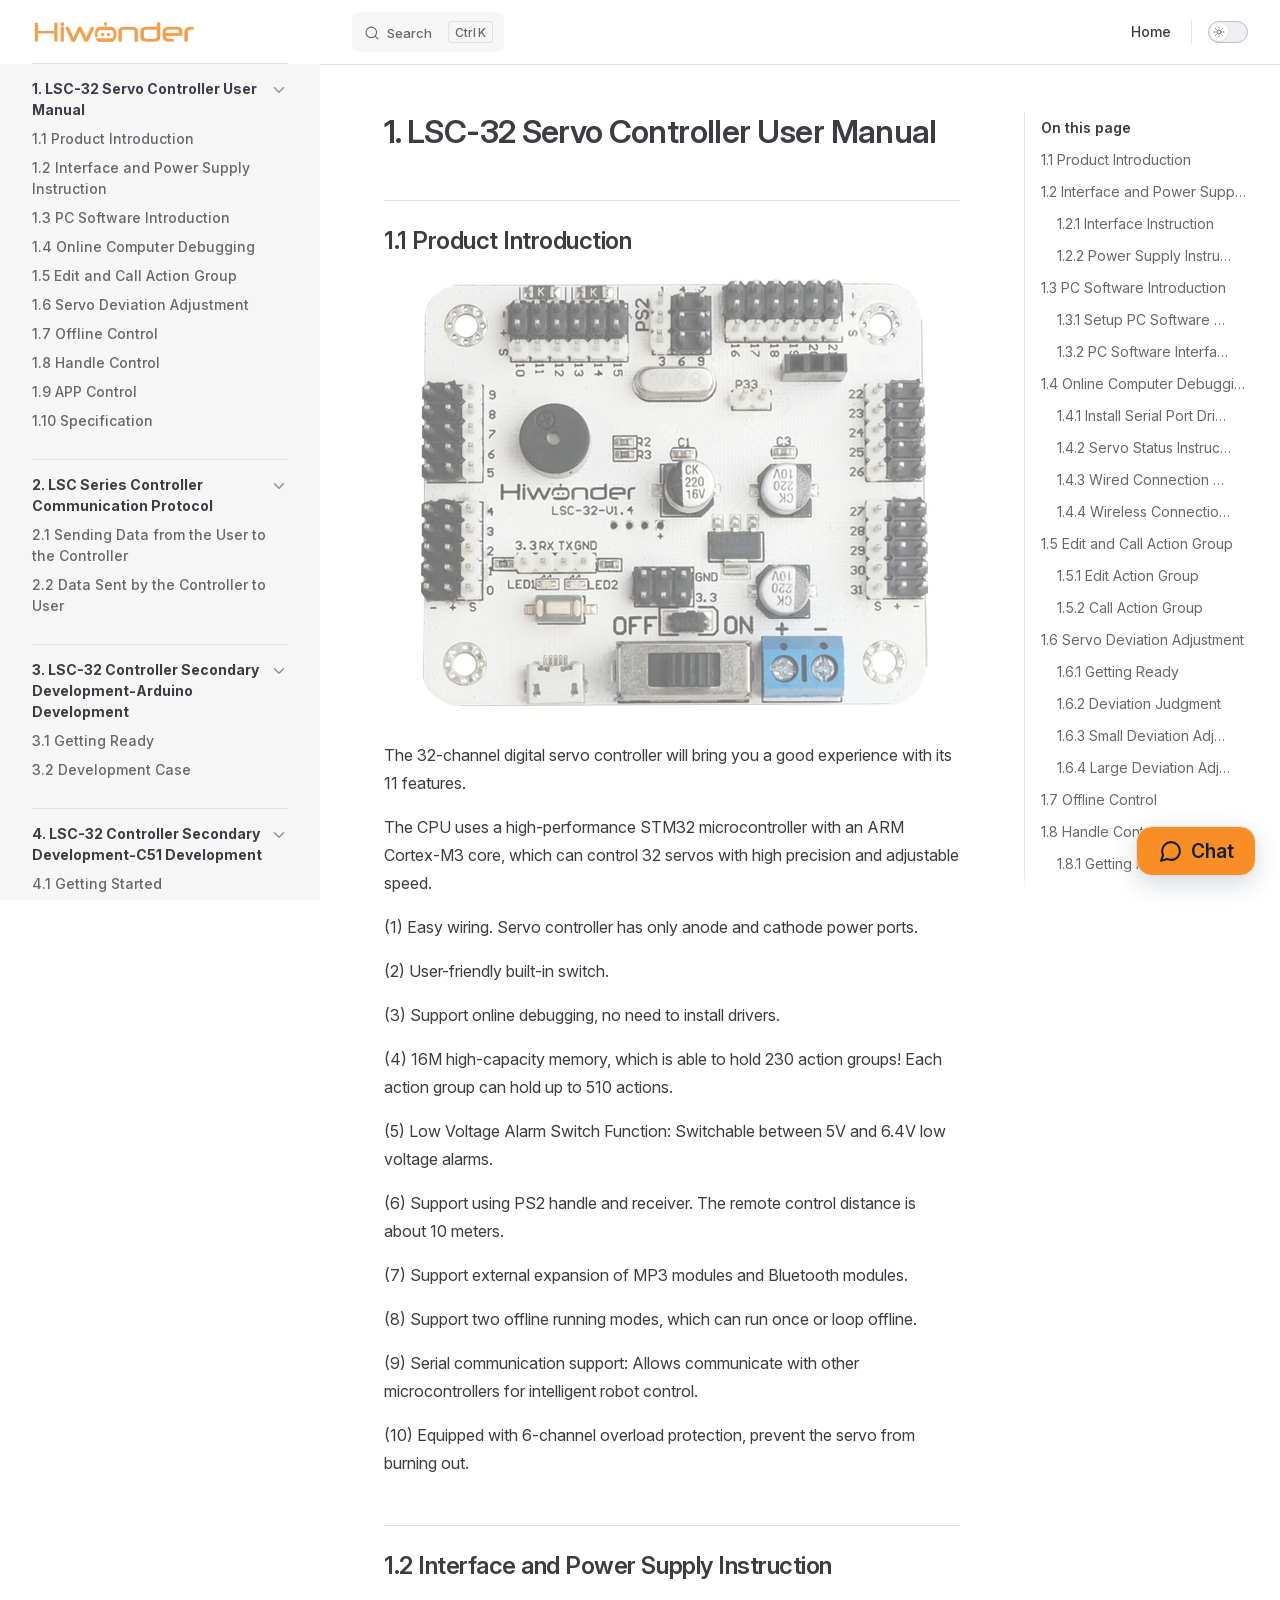
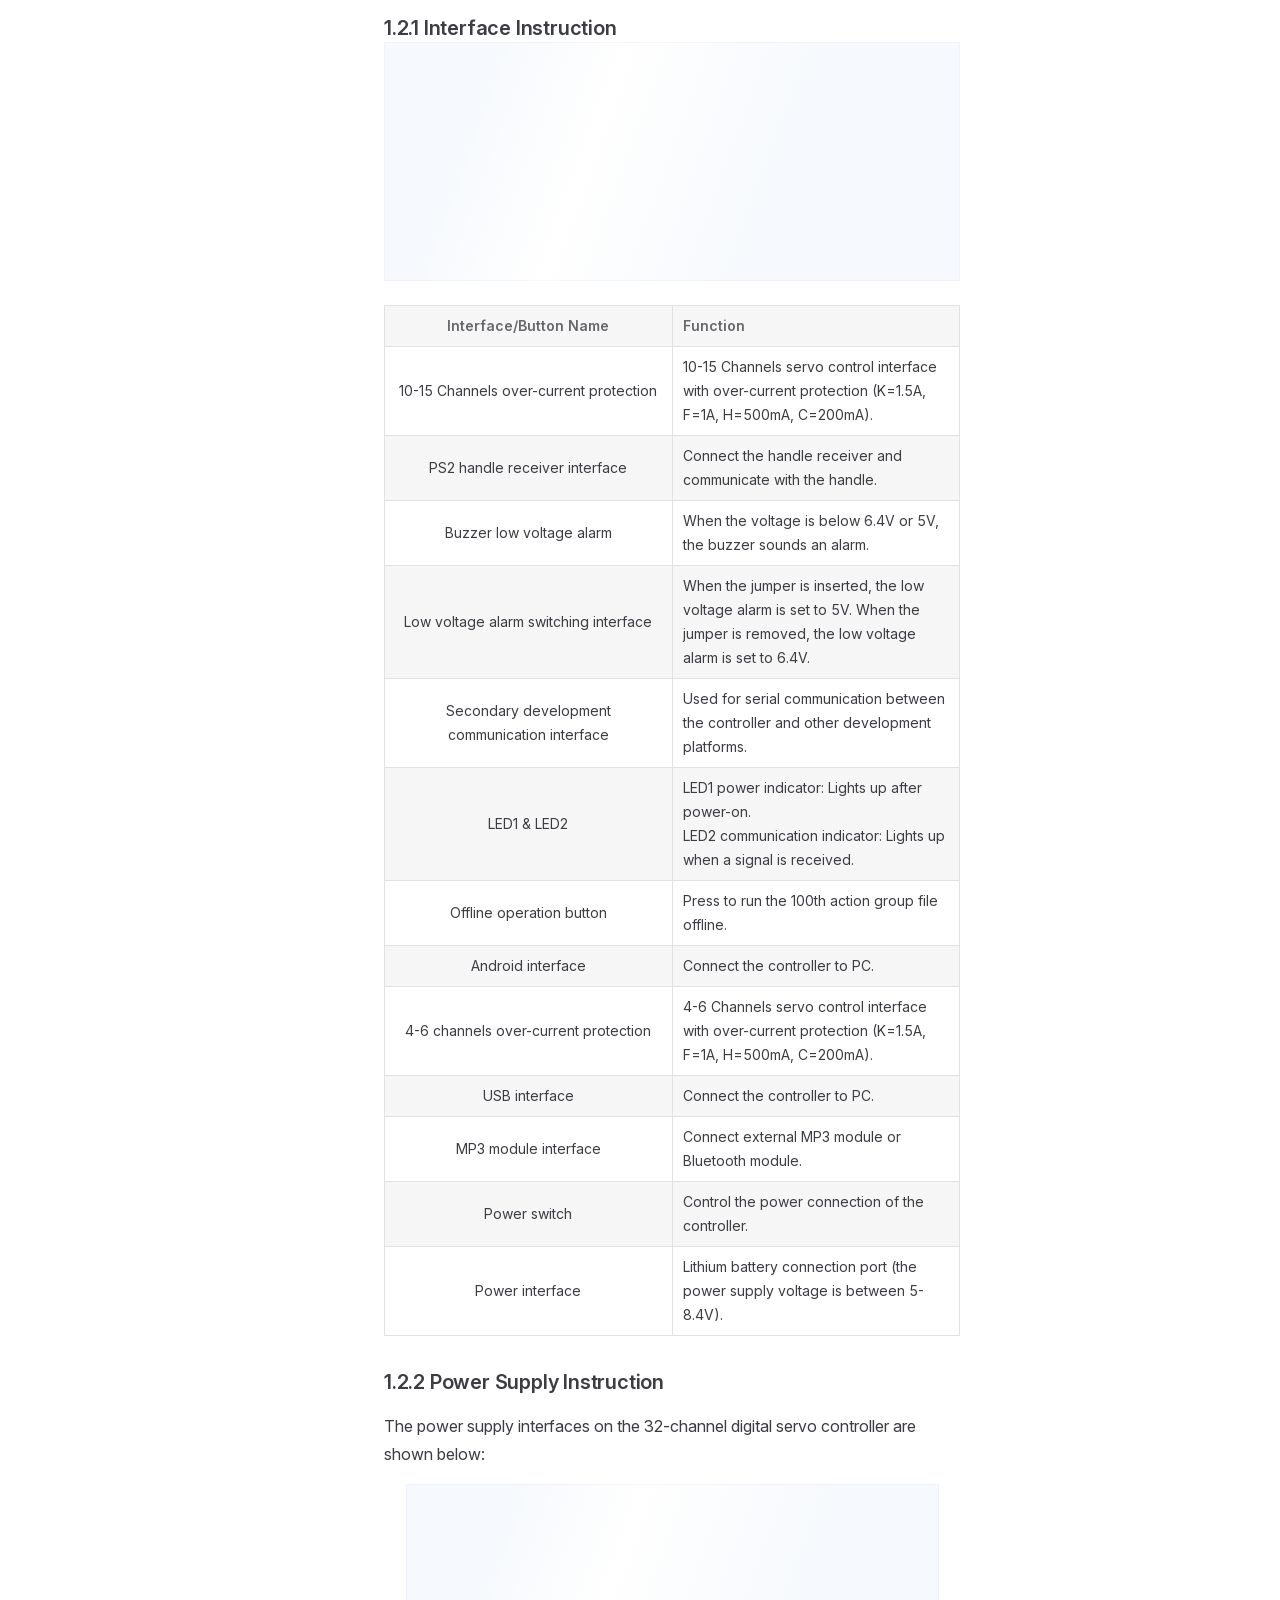
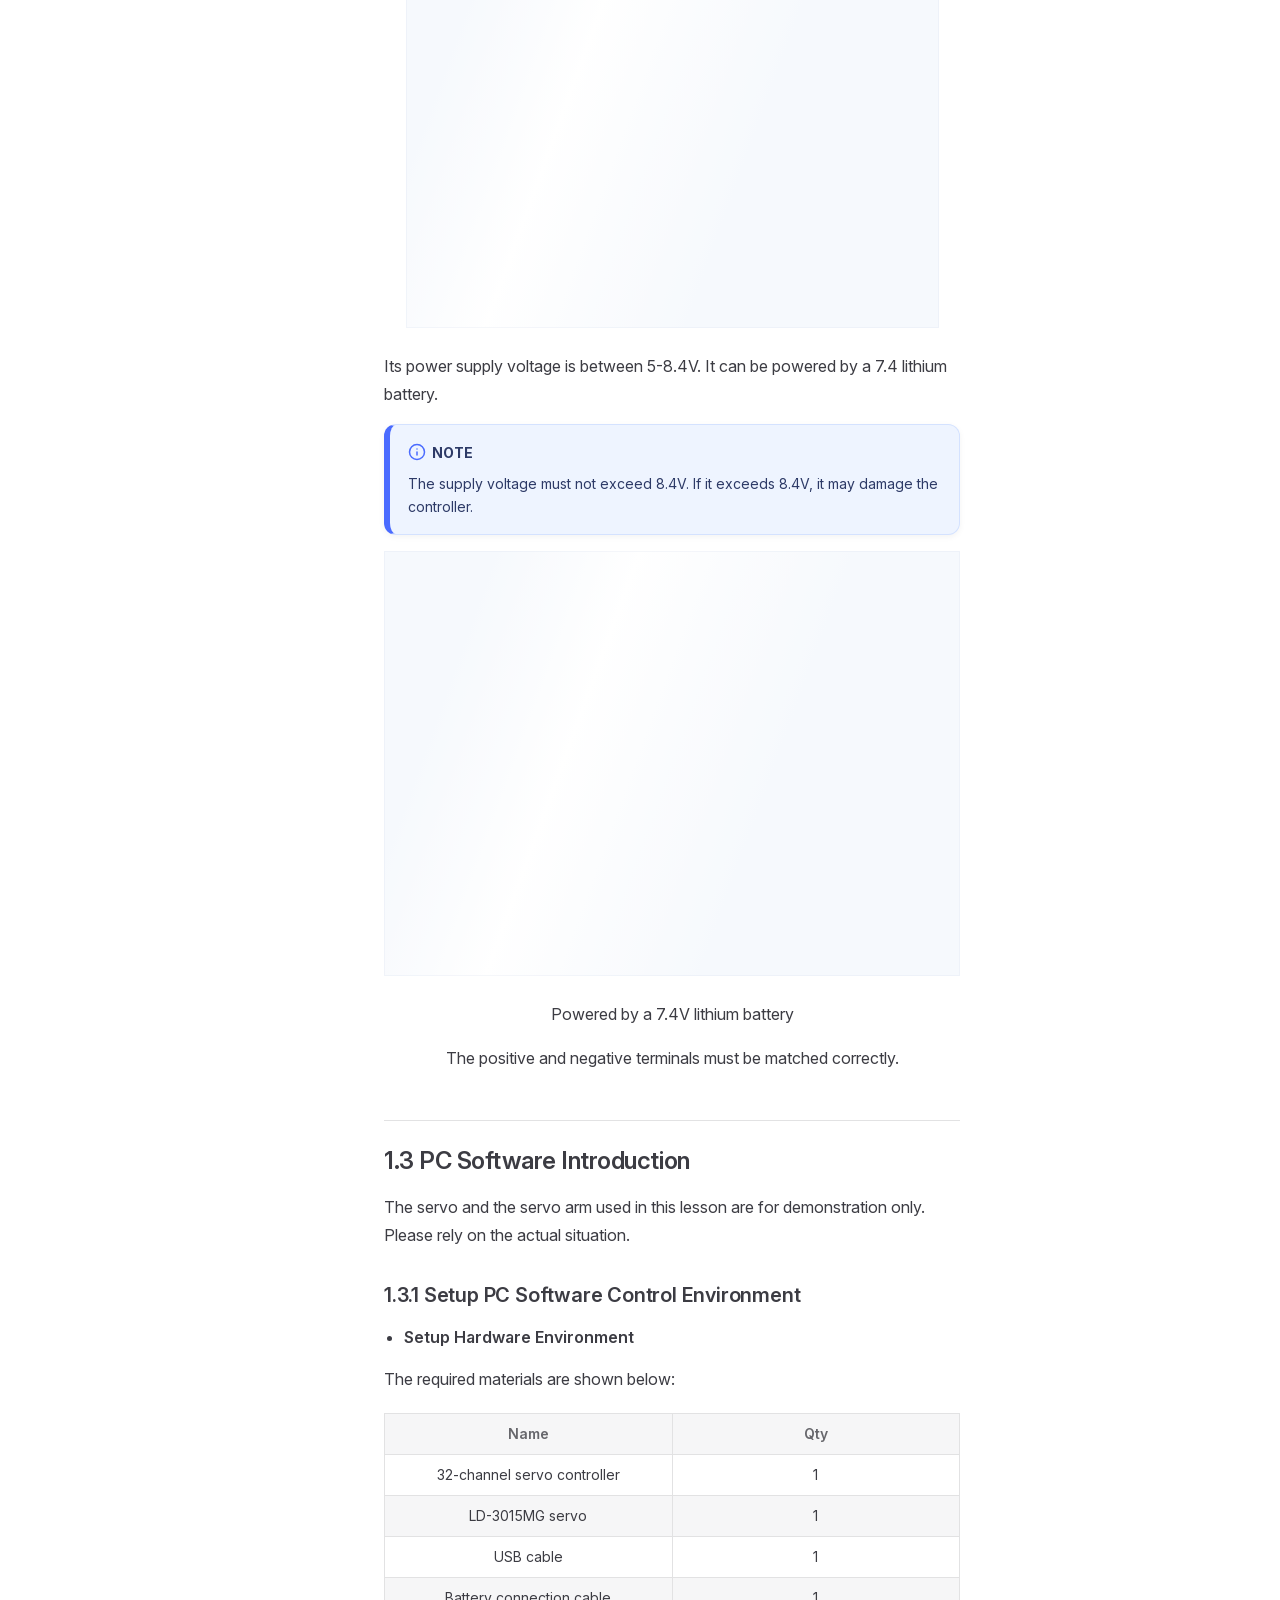
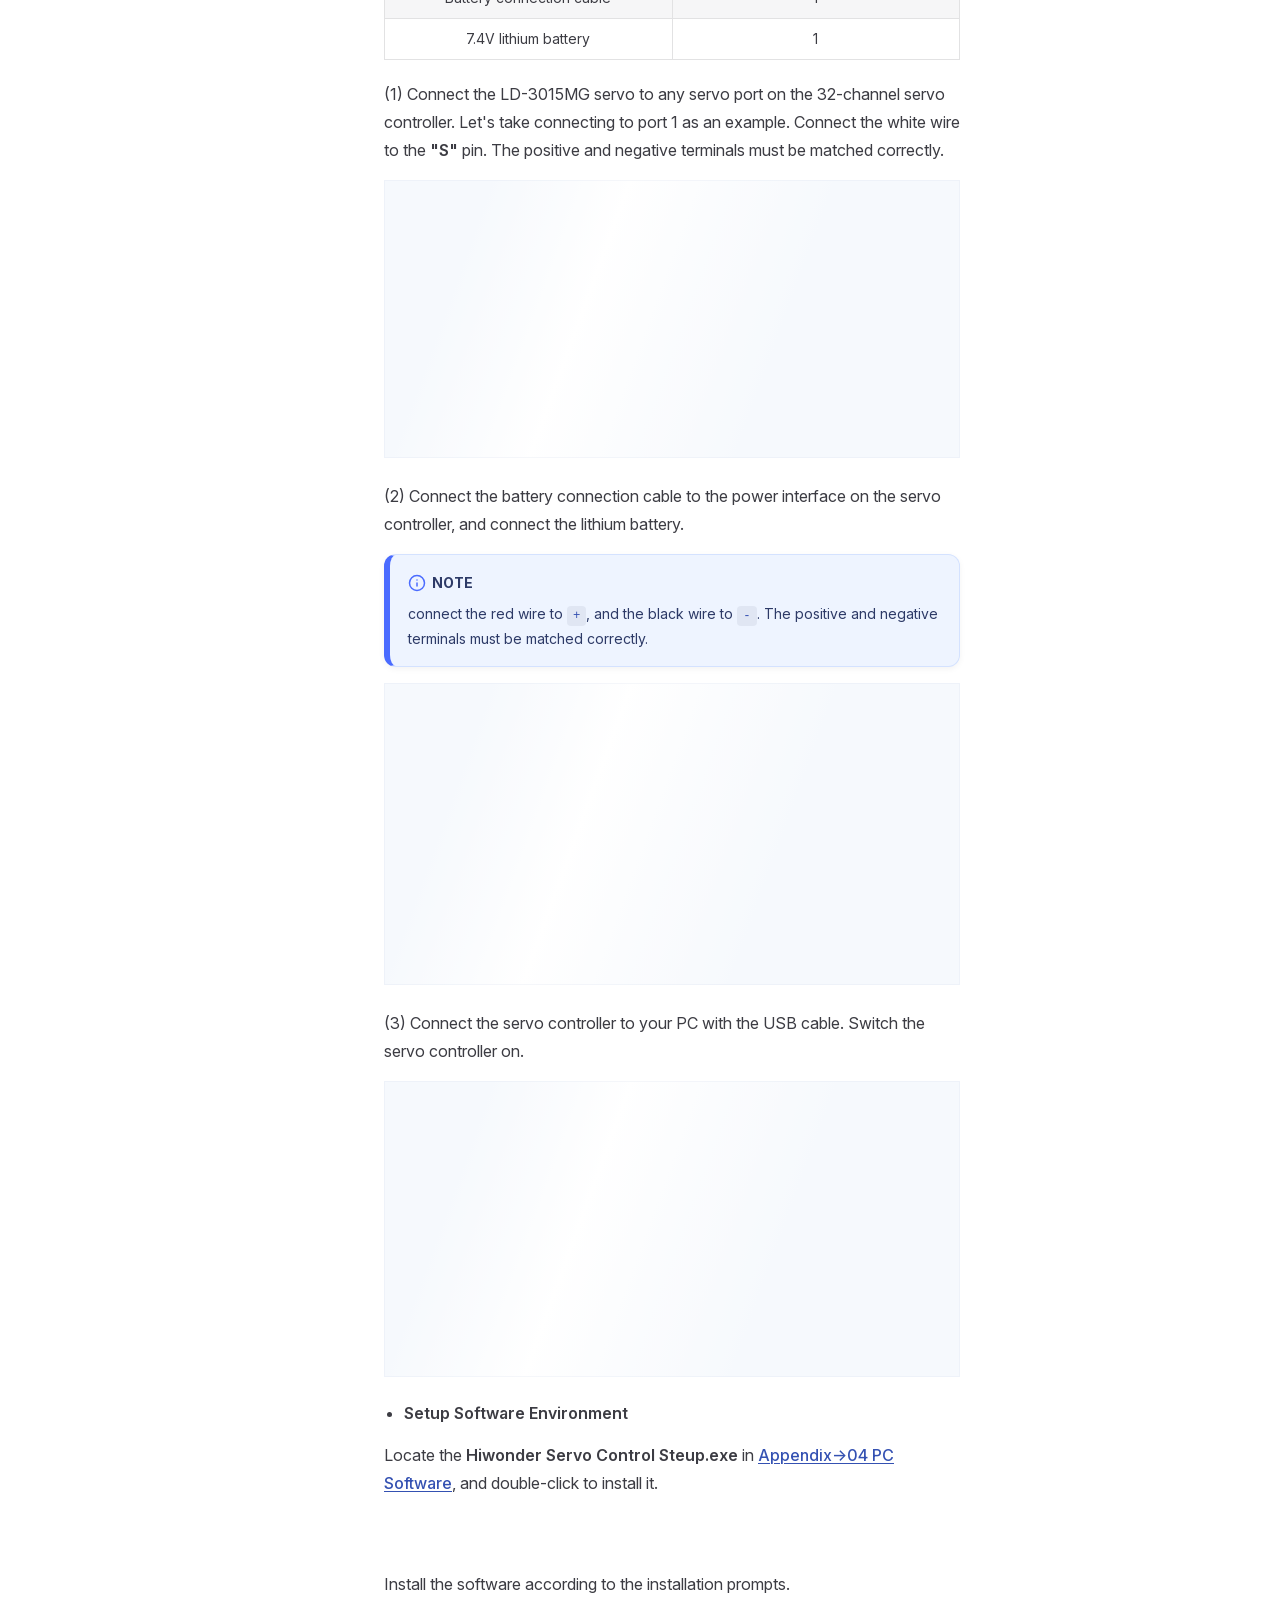
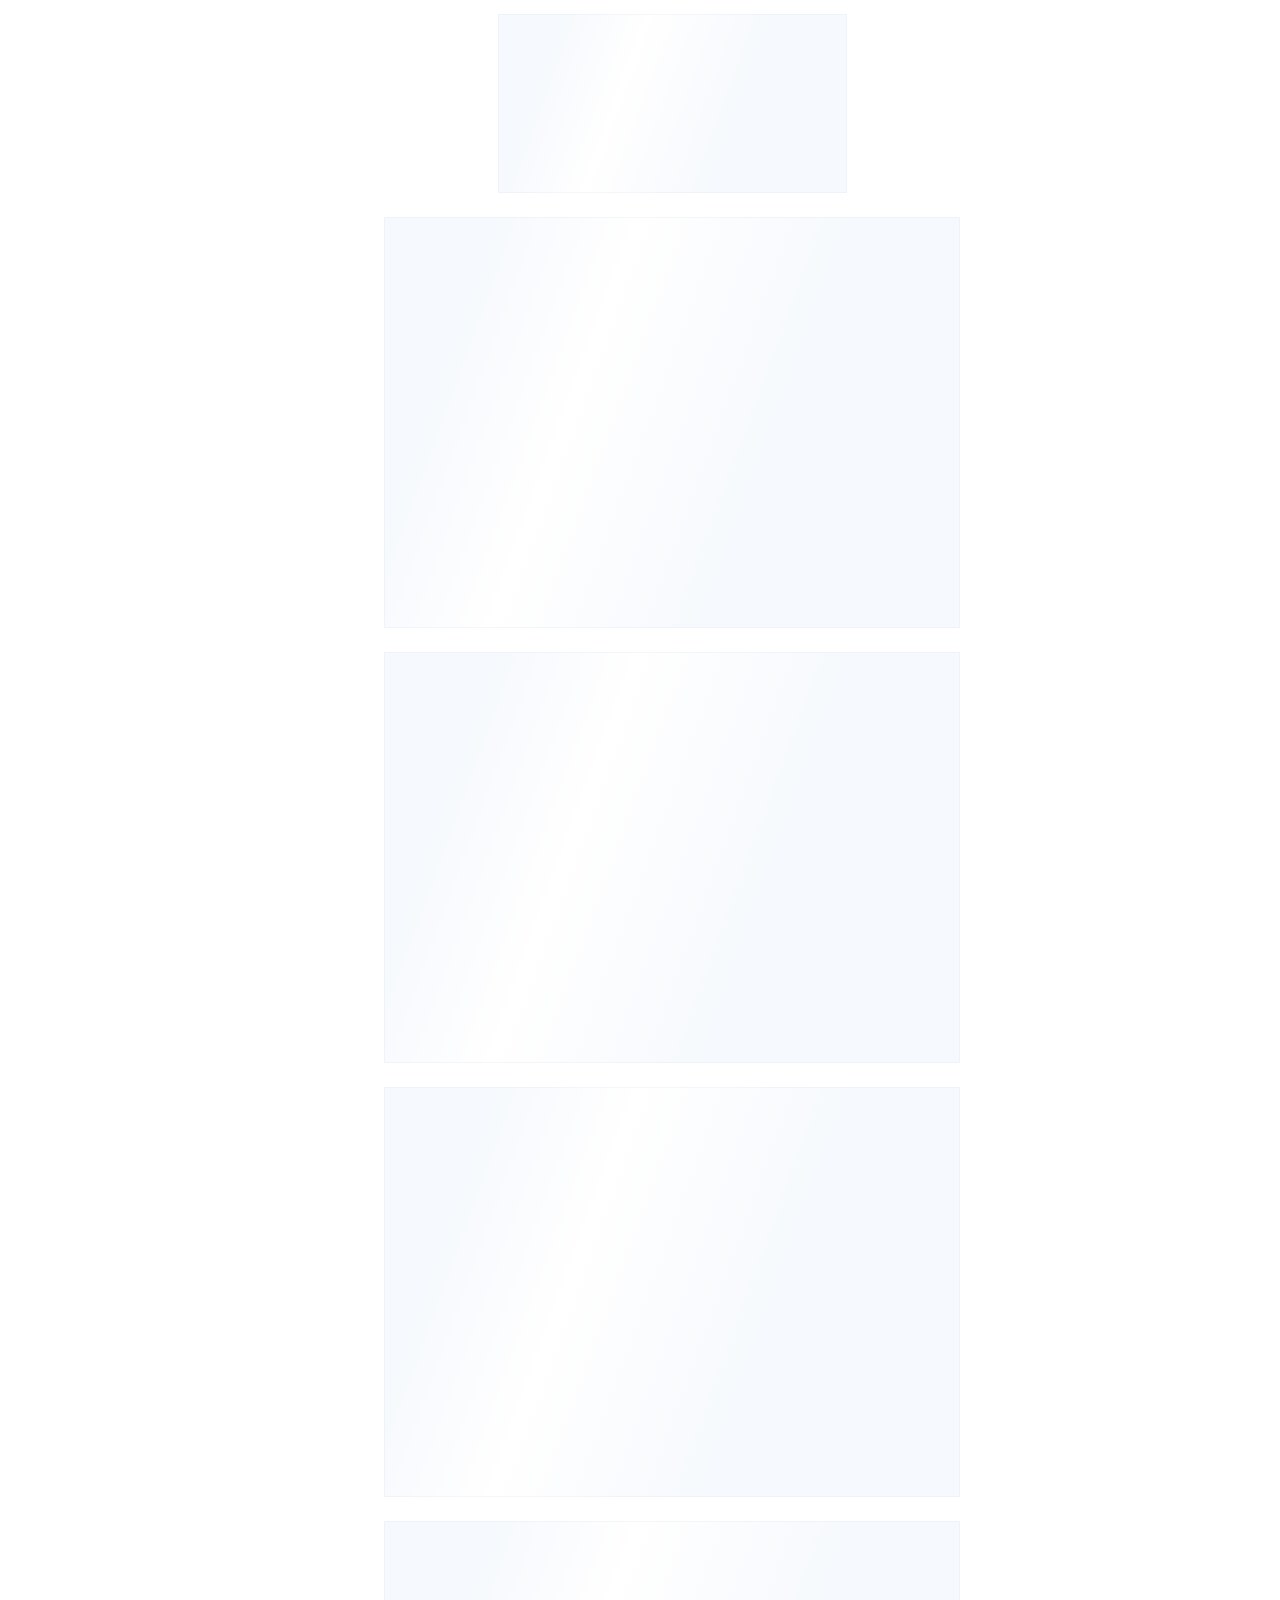
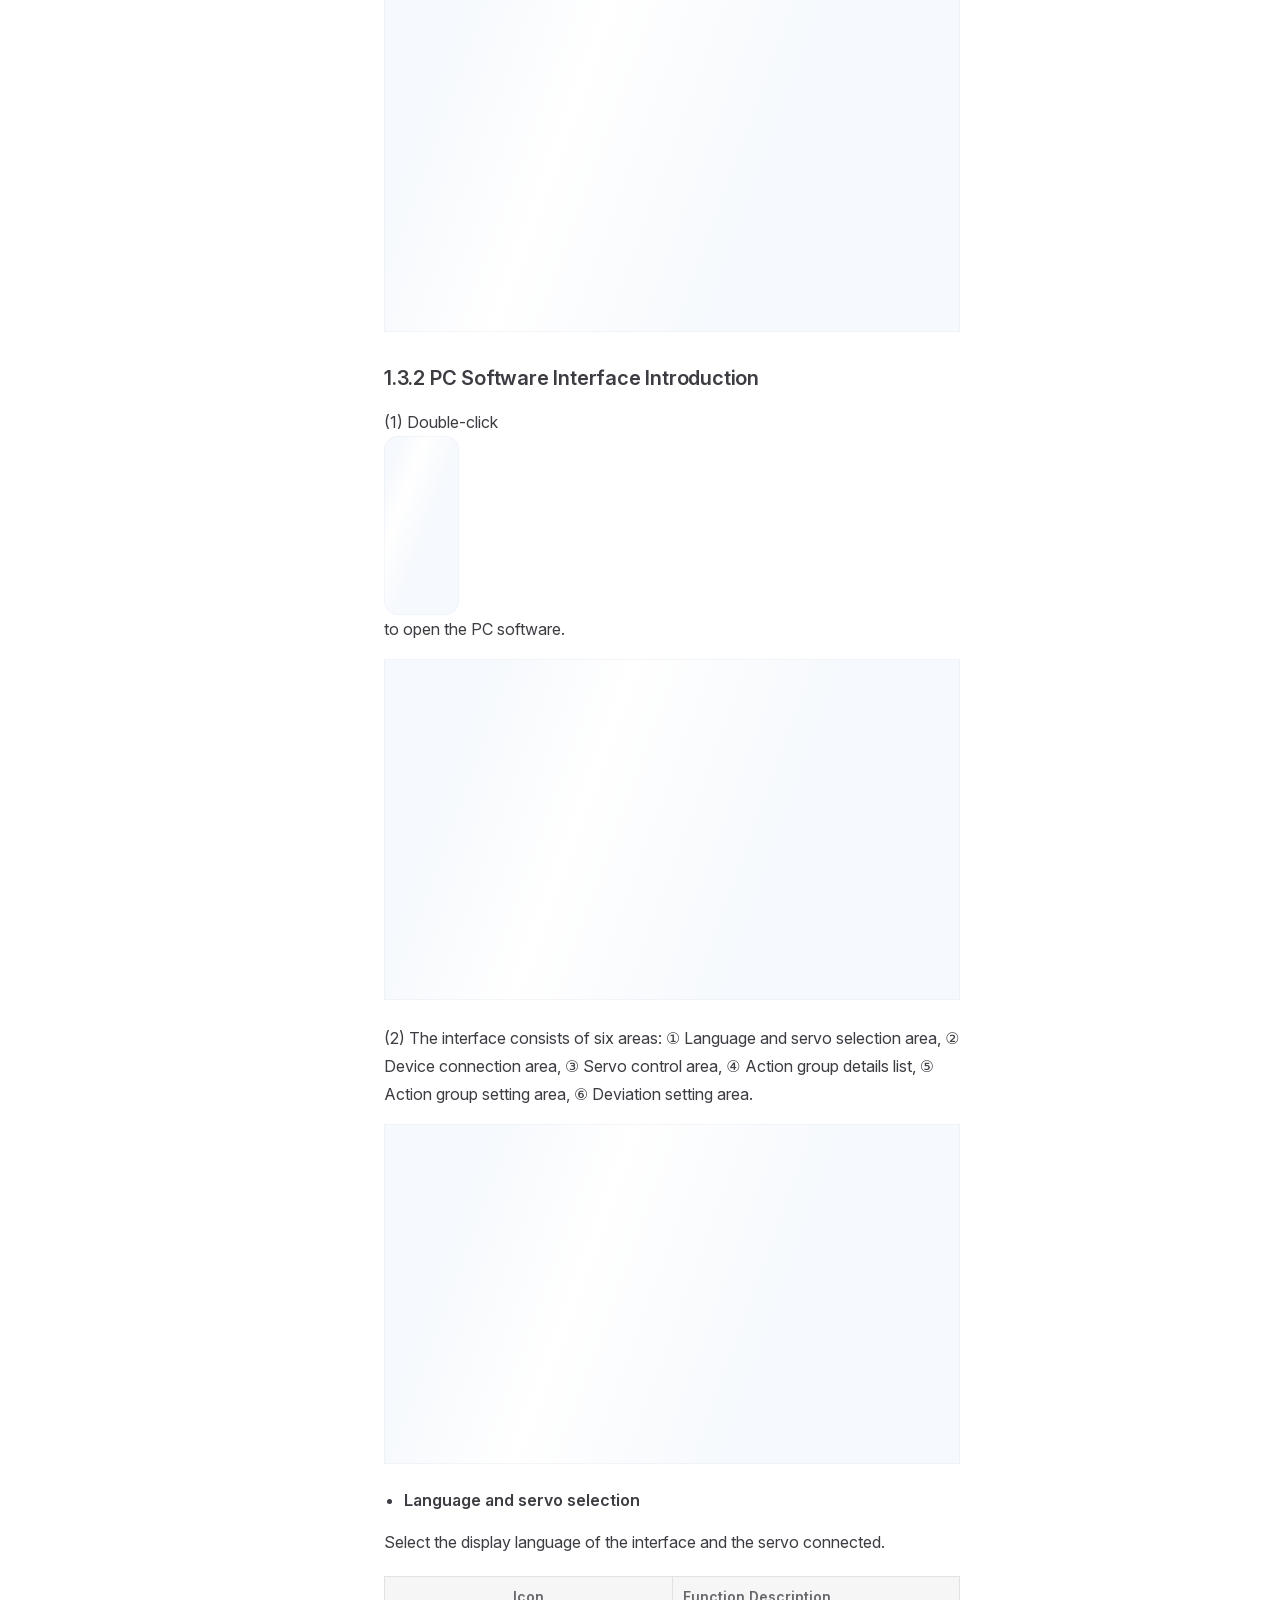
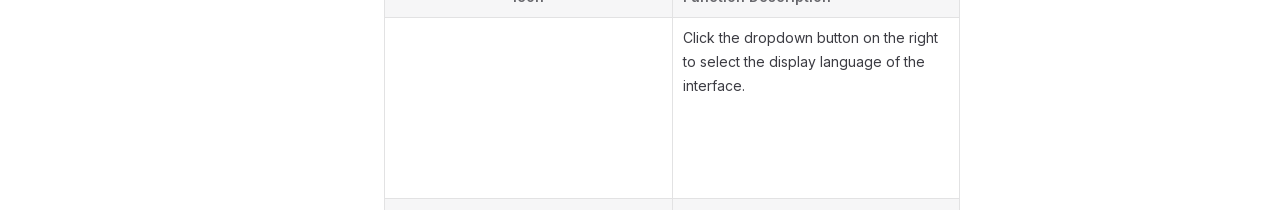
==== commit f7ece0a2: "内容修改" ====
--- a/projects/32-Channel-Servo-Controller/en/latest/index.html
+++ b/projects/32-Channel-Servo-Controller/en/latest/index.html
@@ -3,24 +3,24 @@
   <head>
     <meta charset="utf-8">
     <meta name="viewport" content="width=device-width,initial-scale=1">
-    <title>32-Channel-Servo-Controller Documentation</title>
-    <meta name="description" content="32-Channel-Servo-Controller robot documentation">
+    <title>32 Channel Servo Controller Documentation</title>
+    <meta name="description" content="32 Channel Servo Controller documentation">
     <meta name="generator" content="VitePress v1.6.4">
-    <link rel="preload stylesheet" href="/projects/32-Channel-Servo-Controller/en/latest/assets/style.DaYvuZ-t.css" as="style">
+    <link rel="preload stylesheet" href="/projects/32-Channel-Servo-Controller/en/latest/assets/style.Dq9Oyib1.css" as="style">
     <link rel="preload stylesheet" href="/projects/32-Channel-Servo-Controller/en/latest/vp-icons.css" as="style">
     
-    <script type="module" src="/projects/32-Channel-Servo-Controller/en/latest/assets/app.NH5M6OxD.js"></script>
+    <script type="module" src="/projects/32-Channel-Servo-Controller/en/latest/assets/app.BJXAh5lz.js"></script>
     <link rel="preload" href="/projects/32-Channel-Servo-Controller/en/latest/assets/inter-roman-latin.Di8DUHzh.woff2" as="font" type="font/woff2" crossorigin="">
-    <link rel="modulepreload" href="/projects/32-Channel-Servo-Controller/en/latest/assets/chunks/theme.BzRDul9h.js">
-    <link rel="modulepreload" href="/projects/32-Channel-Servo-Controller/en/latest/assets/chunks/framework.gp0rzYjd.js">
-    <link rel="modulepreload" href="/projects/32-Channel-Servo-Controller/en/latest/assets/index.md.B-UWPHfl.lean.js">
+    <link rel="modulepreload" href="/projects/32-Channel-Servo-Controller/en/latest/assets/chunks/theme.C56kgs8L.js">
+    <link rel="modulepreload" href="/projects/32-Channel-Servo-Controller/en/latest/assets/chunks/framework.D8peClPZ.js">
+    <link rel="modulepreload" href="/projects/32-Channel-Servo-Controller/en/latest/assets/index.md.CFnaV7RM.lean.js">
     <link rel="icon" href="/projects/32-Channel-Servo-Controller/en/latest/favicon.ico">
     <script id="check-dark-mode">(()=>{const e=localStorage.getItem("vitepress-theme-appearance")||"auto",a=window.matchMedia("(prefers-color-scheme: dark)").matches;(!e||e==="auto"?a:e==="dark")&&document.documentElement.classList.add("dark")})();</script>
     <script id="check-mac-os">document.documentElement.classList.toggle("mac",/Mac|iPhone|iPod|iPad/i.test(navigator.platform));</script>
   </head>
   <body>
-    <div id="app"><!--[--><div class="page-redirect" style="text-align:center;padding:100px 20px;"><p>Redirecting to content page...</p><p><a href="/projects/32-Channel-Servo-Controller/en/latest/docs/1_User_Manual_checked.html" target="_self">If you are not redirected automatically, click here</a></p></div><!--[--><!----><!--]--><!----><!--]--></div>
-    <script>window.__VP_HASH_MAP__=JSON.parse("{\"docs_1_user_manual_checked.md\":\"wa2iMZTv\",\"docs_2_communication_protocol.md\":\"C660hePO\",\"docs_3_arduino_development_checked.md\":\"ZEHnD8kJ\",\"docs_4_c51_development_formatted.md\":\"DDc5tLT9\",\"docs_5_stm32_development_formatted.md\":\"Bm064Y-j\",\"docs_6_raspberry_pi_development_checked.md\":\"C44csszL\",\"docs_7_jetson_development_formatted.md\":\"Dx3AZ3CA\",\"docs_appendix.md\":\"NUJZh3vy\",\"docs_index.md\":\"DH2yF_ok\",\"index.md\":\"B-UWPHfl\"}");window.__VP_SITE_DATA__=JSON.parse("{\"lang\":\"en-US\",\"dir\":\"ltr\",\"title\":\"32-Channel-Servo-Controller Documentation\",\"description\":\"32-Channel-Servo-Controller robot documentation\",\"base\":\"/projects/32-Channel-Servo-Controller/en/latest/\",\"head\":[],\"router\":{\"prefetchLinks\":true},\"appearance\":true,\"themeConfig\":{\"siteTitle\":false,\"logo\":\"/e-logo.png\",\"outline\":[2,3],\"search\":{\"provider\":\"local\",\"options\":{\"translations\":{\"button\":{\"buttonText\":\"Search\",\"buttonAriaLabel\":\"Search\"},\"modal\":{\"searchBox\":{\"resetButtonTitle\":\"Clear search query\",\"resetButtonAriaLabel\":\"Clear search query\",\"cancelButtonText\":\"Cancel\",\"cancelButtonAriaLabel\":\"Cancel\"},\"startScreen\":{\"recentSearchTitle\":\"Recent Searches\",\"noRecentSearchText\":\"No recent searches\",\"suggestedQueryTitle\":\"Suggested Queries\"},\"noResultsScreen\":{\"noResultsText\":\"No results found for\",\"suggestedQueryText\":\"You can try searching for\",\"reportMissingResultsText\":\"Have any queries?\",\"reportMissingResultsLinkText\":\"Report here\"},\"footer\":{\"selectText\":\"to select\",\"navigateText\":\"to navigate\",\"closeText\":\"to close\"}}}}},\"nav\":[{\"text\":\"Home\",\"link\":\"https://www.hiwonder.net/\",\"target\":\"_self\"}],\"sidebar\":[{\"text\":\"1. LSC-32 Servo Controller User Manual\",\"link\":\"/docs/1_User_Manual_checked.html\",\"collapsed\":false,\"items\":[{\"text\":\"1.1 Product Introduction\",\"link\":\"/docs/1_User_Manual_checked.html#_1-1-product-introduction\"},{\"text\":\"1.2 Interface and Power Supply Instruction\",\"link\":\"/docs/1_User_Manual_checked.html#_1-2-interface-and-power-supply-instruction\"},{\"text\":\"1.3 PC Software Introduction\",\"link\":\"/docs/1_User_Manual_checked.html#_1-3-pc-software-introduction\"},{\"text\":\"1.4 Online Computer Debugging\",\"link\":\"/docs/1_User_Manual_checked.html#_1-4-online-computer-debugging\"},{\"text\":\"1.5 Edit and Call Action Group\",\"link\":\"/docs/1_User_Manual_checked.html#_1-5-edit-and-call-action-group\"},{\"text\":\"1.6 Servo Deviation Adjustment\",\"link\":\"/docs/1_User_Manual_checked.html#_1-6-servo-deviation-adjustment\"},{\"text\":\"1.7 Offline Control\",\"link\":\"/docs/1_User_Manual_checked.html#_1-7-offline-control\"},{\"text\":\"1.8 Handle Control\",\"link\":\"/docs/1_User_Manual_checked.html#_1-8-handle-control\"},{\"text\":\"1.9 APP Control\",\"link\":\"/docs/1_User_Manual_checked.html#_1-9-app-control\"},{\"text\":\"1.10 Specification\",\"link\":\"/docs/1_User_Manual_checked.html#_1-10-specification\"}]},{\"text\":\"2. LSC Series Controller Communication Protocol\",\"link\":\"/docs/2_Communication_Protocol.html\",\"collapsed\":false,\"items\":[{\"text\":\"2.1 Sending Data from the User to the Controller\",\"link\":\"/docs/2_Communication_Protocol.html#_2-1-sending-data-from-the-user-to-the-controller\"},{\"text\":\"2.2 Data Sent by the Controller to User\",\"link\":\"/docs/2_Communication_Protocol.html#_2-2-data-sent-by-the-controller-to-user\"}]},{\"text\":\"3. LSC-32 Controller Secondary Development-Arduino Development\",\"link\":\"/docs/3_Arduino_Development_checked.html\",\"collapsed\":false,\"items\":[{\"text\":\"3.1 Getting Ready\",\"link\":\"/docs/3_Arduino_Development_checked.html#_3-1-getting-ready\"},{\"text\":\"3.2 Development Case\",\"link\":\"/docs/3_Arduino_Development_checked.html#_3-2-development-case\"}]},{\"text\":\"4. LSC-32 Controller Secondary Development-C51 Development\",\"link\":\"/docs/4_C51_Development_formatted.html\",\"collapsed\":false,\"items\":[{\"text\":\"4.1 Getting Started\",\"link\":\"/docs/4_C51_Development_formatted.html#_4-1-getting-started\"},{\"text\":\"4.2 Development Case\",\"link\":\"/docs/4_C51_Development_formatted.html#_4-2-development-case\"}]},{\"text\":\"5. LSC-32 Controller Secondary Development-STM32 Development\",\"link\":\"/docs/5_STM32_Development_formatted.html\",\"collapsed\":false,\"items\":[{\"text\":\"5.1 Getting Ready\",\"link\":\"/docs/5_STM32_Development_formatted.html#_5-1-getting-ready\"},{\"text\":\"5.2 Development Case\",\"link\":\"/docs/5_STM32_Development_formatted.html#_5-2-development-case\"}]},{\"text\":\"6. LSC-32 Controller Secondary Development-Raspberry Pi Development\",\"link\":\"/docs/6_Raspberry_Pi_Development_checked.html\",\"collapsed\":false,\"items\":[{\"text\":\"6.1 Getting Started\",\"link\":\"/docs/6_Raspberry_Pi_Development_checked.html#_6-1-getting-started\"},{\"text\":\"6.2 Development Case\",\"link\":\"/docs/6_Raspberry_Pi_Development_checked.html#_6-2-development-case\"}]},{\"text\":\"7. LSC-32 Controller Secondary Development-Jetson Development\",\"link\":\"/docs/7_Jetson_Development_formatted.html\",\"collapsed\":false,\"items\":[{\"text\":\"7.1 Getting Started\",\"link\":\"/docs/7_Jetson_Development_formatted.html#_7-1-getting-started\"},{\"text\":\"7.2 Development Case\",\"link\":\"/docs/7_Jetson_Development_formatted.html#_7-2-development-case\"}]},{\"text\":\"Appendix\",\"link\":\"/docs/Appendix.html\",\"collapsed\":false,\"items\":[]}]},\"locales\":{},\"scrollOffset\":134,\"cleanUrls\":false}");</script>
+    <div id="app"><!--[--><div class="page-redirect" style="text-align:center;padding:100px 20px;"><p>Redirecting to content page...</p><p><a href="/projects/32-Channel-Servo-Controller/en/latest/docs/1_User_Manual_checked.html" target="_self">If you are not redirected automatically, click here</a></p></div><!--[--><!----><!--]--><!----><div class="feedback-widget"><!----><button class="feedback-widget__trigger" type="button" aria-expanded="false" aria-label="Open feedback form"><span class="feedback-widget__icon" aria-hidden="true"><svg viewBox="0 0 24 24" focusable="false"><path d="M21 11.5a8.4 8.4 0 0 1-.9 3.8 8.5 8.5 0 0 1-7.6 4.7 8.4 8.4 0 0 1-3.8-.9L3 21l1.9-5.7A8.4 8.4 0 0 1 4 11.5 8.5 8.5 0 0 1 12.5 3 8.5 8.5 0 0 1 21 11.5Z"></path></svg></span><span>Chat</span></button></div><!--]--></div>
+    <script>window.__VP_HASH_MAP__=JSON.parse("{\"docs_1_user_manual_checked.md\":\"B2o0burk\",\"docs_2_communication_protocol.md\":\"aOX0nXny\",\"docs_3_arduino_development_checked.md\":\"D9e1kP8M\",\"docs_4_c51_development_formatted.md\":\"BmrOezbT\",\"docs_5_stm32_development_formatted.md\":\"BfkcRYqF\",\"docs_6_raspberry_pi_development_checked.md\":\"D1qtDMTc\",\"docs_7_jetson_development_formatted.md\":\"D3oU3QNe\",\"docs_appendix.md\":\"BCv_Hh7_\",\"docs_index.md\":\"DNZ60xLZ\",\"index.md\":\"CFnaV7RM\"}");window.__VP_SITE_DATA__=JSON.parse("{\"lang\":\"en-US\",\"dir\":\"ltr\",\"title\":\"32 Channel Servo Controller Documentation\",\"description\":\"32 Channel Servo Controller documentation\",\"base\":\"/projects/32-Channel-Servo-Controller/en/latest/\",\"head\":[],\"router\":{\"prefetchLinks\":true},\"appearance\":true,\"themeConfig\":{\"siteTitle\":false,\"logo\":\"/e-logo.webp\",\"outline\":[2,3],\"search\":{\"provider\":\"local\",\"options\":{\"translations\":{\"button\":{\"buttonText\":\"Search\",\"buttonAriaLabel\":\"Search\"},\"modal\":{\"searchBox\":{\"resetButtonTitle\":\"Clear search query\",\"resetButtonAriaLabel\":\"Clear search query\",\"cancelButtonText\":\"Cancel\",\"cancelButtonAriaLabel\":\"Cancel\"},\"startScreen\":{\"recentSearchTitle\":\"Recent Searches\",\"noRecentSearchText\":\"No recent searches\",\"suggestedQueryTitle\":\"Suggested Queries\"},\"noResultsScreen\":{\"noResultsText\":\"No results found for\",\"suggestedQueryText\":\"You can try searching for\",\"reportMissingResultsText\":\"Have any queries?\",\"reportMissingResultsLinkText\":\"Report here\"},\"footer\":{\"selectText\":\"to select\",\"navigateText\":\"to navigate\",\"closeText\":\"to close\"}}}}},\"nav\":[{\"text\":\"Home\",\"link\":\"https://www.hiwonder.net/\",\"target\":\"_self\"}],\"sidebar\":[{\"text\":\"1. LSC-32 Servo Controller User Manual\",\"link\":\"/docs/1_User_Manual_checked.html\",\"collapsed\":false,\"items\":[{\"text\":\"1.1 Product Introduction\",\"link\":\"/docs/1_User_Manual_checked.html#_1-1-product-introduction\"},{\"text\":\"1.2 Interface and Power Supply Instruction\",\"link\":\"/docs/1_User_Manual_checked.html#_1-2-interface-and-power-supply-instruction\"},{\"text\":\"1.3 PC Software Introduction\",\"link\":\"/docs/1_User_Manual_checked.html#_1-3-pc-software-introduction\"},{\"text\":\"1.4 Online Computer Debugging\",\"link\":\"/docs/1_User_Manual_checked.html#_1-4-online-computer-debugging\"},{\"text\":\"1.5 Edit and Call Action Group\",\"link\":\"/docs/1_User_Manual_checked.html#_1-5-edit-and-call-action-group\"},{\"text\":\"1.6 Servo Deviation Adjustment\",\"link\":\"/docs/1_User_Manual_checked.html#_1-6-servo-deviation-adjustment\"},{\"text\":\"1.7 Offline Control\",\"link\":\"/docs/1_User_Manual_checked.html#_1-7-offline-control\"},{\"text\":\"1.8 Handle Control\",\"link\":\"/docs/1_User_Manual_checked.html#_1-8-handle-control\"},{\"text\":\"1.9 APP Control\",\"link\":\"/docs/1_User_Manual_checked.html#_1-9-app-control\"},{\"text\":\"1.10 Specification\",\"link\":\"/docs/1_User_Manual_checked.html#_1-10-specification\"}]},{\"text\":\"2. LSC Series Controller Communication Protocol\",\"link\":\"/docs/2_Communication_Protocol.html\",\"collapsed\":false,\"items\":[{\"text\":\"2.1 Sending Data from the User to the Controller\",\"link\":\"/docs/2_Communication_Protocol.html#_2-1-sending-data-from-the-user-to-the-controller\"},{\"text\":\"2.2 Data Sent by the Controller to User\",\"link\":\"/docs/2_Communication_Protocol.html#_2-2-data-sent-by-the-controller-to-user\"}]},{\"text\":\"3. LSC-32 Controller Secondary Development-Arduino Development\",\"link\":\"/docs/3_Arduino_Development_checked.html\",\"collapsed\":false,\"items\":[{\"text\":\"3.1 Getting Ready\",\"link\":\"/docs/3_Arduino_Development_checked.html#_3-1-getting-ready\"},{\"text\":\"3.2 Development Case\",\"link\":\"/docs/3_Arduino_Development_checked.html#_3-2-development-case\"}]},{\"text\":\"4. LSC-32 Controller Secondary Development-C51 Development\",\"link\":\"/docs/4_C51_Development_formatted.html\",\"collapsed\":false,\"items\":[{\"text\":\"4.1 Getting Started\",\"link\":\"/docs/4_C51_Development_formatted.html#_4-1-getting-started\"},{\"text\":\"4.2 Development Case\",\"link\":\"/docs/4_C51_Development_formatted.html#_4-2-development-case\"}]},{\"text\":\"5. LSC-32 Controller Secondary Development-STM32 Development\",\"link\":\"/docs/5_STM32_Development_formatted.html\",\"collapsed\":false,\"items\":[{\"text\":\"5.1 Getting Ready\",\"link\":\"/docs/5_STM32_Development_formatted.html#_5-1-getting-ready\"},{\"text\":\"5.2 Development Case\",\"link\":\"/docs/5_STM32_Development_formatted.html#_5-2-development-case\"}]},{\"text\":\"6. LSC-32 Controller Secondary Development-Raspberry Pi Development\",\"link\":\"/docs/6_Raspberry_Pi_Development_checked.html\",\"collapsed\":false,\"items\":[{\"text\":\"6.1 Getting Started\",\"link\":\"/docs/6_Raspberry_Pi_Development_checked.html#_6-1-getting-started\"},{\"text\":\"6.2 Development Case\",\"link\":\"/docs/6_Raspberry_Pi_Development_checked.html#_6-2-development-case\"}]},{\"text\":\"7. LSC-32 Controller Secondary Development-Jetson Development\",\"link\":\"/docs/7_Jetson_Development_formatted.html\",\"collapsed\":false,\"items\":[{\"text\":\"7.1 Getting Started\",\"link\":\"/docs/7_Jetson_Development_formatted.html#_7-1-getting-started\"},{\"text\":\"7.2 Development Case\",\"link\":\"/docs/7_Jetson_Development_formatted.html#_7-2-development-case\"}]},{\"text\":\"Appendix\",\"link\":\"/docs/Appendix.html\",\"collapsed\":false,\"items\":[]}]},\"locales\":{},\"scrollOffset\":134,\"cleanUrls\":false}");</script>
     
   </body>
 </html>
--- a/projects/32-Channel-Servo-Controller/en/latest/assets/style.Dq9Oyib1.css
+++ b/projects/32-Channel-Servo-Controller/en/latest/assets/style.Dq9Oyib1.css
@@ -0,0 +1 @@
+@font-face{font-family:Inter;font-style:normal;font-weight:100 900;font-display:swap;src:url(/projects/32-Channel-Servo-Controller/en/latest/assets/inter-roman-cyrillic-ext.BBPuwvHQ.woff2) format("woff2");unicode-range:U+0460-052F,U+1C80-1C88,U+20B4,U+2DE0-2DFF,U+A640-A69F,U+FE2E-FE2F}@font-face{font-family:Inter;font-style:normal;font-weight:100 900;font-display:swap;src:url(/projects/32-Channel-Servo-Controller/en/latest/assets/inter-roman-cyrillic.C5lxZ8CY.woff2) format("woff2");unicode-range:U+0301,U+0400-045F,U+0490-0491,U+04B0-04B1,U+2116}@font-face{font-family:Inter;font-style:normal;font-weight:100 900;font-display:swap;src:url(/projects/32-Channel-Servo-Controller/en/latest/assets/inter-roman-greek-ext.CqjqNYQ-.woff2) format("woff2");unicode-range:U+1F00-1FFF}@font-face{font-family:Inter;font-style:normal;font-weight:100 900;font-display:swap;src:url(/projects/32-Channel-Servo-Controller/en/latest/assets/inter-roman-greek.BBVDIX6e.woff2) format("woff2");unicode-range:U+0370-0377,U+037A-037F,U+0384-038A,U+038C,U+038E-03A1,U+03A3-03FF}@font-face{font-family:Inter;font-style:normal;font-weight:100 900;font-display:swap;src:url(/projects/32-Channel-Servo-Controller/en/latest/assets/inter-roman-vietnamese.BjW4sHH5.woff2) format("woff2");unicode-range:U+0102-0103,U+0110-0111,U+0128-0129,U+0168-0169,U+01A0-01A1,U+01AF-01B0,U+0300-0301,U+0303-0304,U+0308-0309,U+0323,U+0329,U+1EA0-1EF9,U+20AB}@font-face{font-family:Inter;font-style:normal;font-weight:100 900;font-display:swap;src:url(/projects/32-Channel-Servo-Controller/en/latest/assets/inter-roman-latin-ext.4ZJIpNVo.woff2) format("woff2");unicode-range:U+0100-02AF,U+0304,U+0308,U+0329,U+1E00-1E9F,U+1EF2-1EFF,U+2020,U+20A0-20AB,U+20AD-20C0,U+2113,U+2C60-2C7F,U+A720-A7FF}@font-face{font-family:Inter;font-style:normal;font-weight:100 900;font-display:swap;src:url(/projects/32-Channel-Servo-Controller/en/latest/assets/inter-roman-latin.Di8DUHzh.woff2) format("woff2");unicode-range:U+0000-00FF,U+0131,U+0152-0153,U+02BB-02BC,U+02C6,U+02DA,U+02DC,U+0304,U+0308,U+0329,U+2000-206F,U+2074,U+20AC,U+2122,U+2191,U+2193,U+2212,U+2215,U+FEFF,U+FFFD}@font-face{font-family:Inter;font-style:italic;font-weight:100 900;font-display:swap;src:url(/projects/32-Channel-Servo-Controller/en/latest/assets/inter-italic-cyrillic-ext.r48I6akx.woff2) format("woff2");unicode-range:U+0460-052F,U+1C80-1C88,U+20B4,U+2DE0-2DFF,U+A640-A69F,U+FE2E-FE2F}@font-face{font-family:Inter;font-style:italic;font-weight:100 900;font-display:swap;src:url(/projects/32-Channel-Servo-Controller/en/latest/assets/inter-italic-cyrillic.By2_1cv3.woff2) format("woff2");unicode-range:U+0301,U+0400-045F,U+0490-0491,U+04B0-04B1,U+2116}@font-face{font-family:Inter;font-style:italic;font-weight:100 900;font-display:swap;src:url(/projects/32-Channel-Servo-Controller/en/latest/assets/inter-italic-greek-ext.1u6EdAuj.woff2) format("woff2");unicode-range:U+1F00-1FFF}@font-face{font-family:Inter;font-style:italic;font-weight:100 900;font-display:swap;src:url(/projects/32-Channel-Servo-Controller/en/latest/assets/inter-italic-greek.DJ8dCoTZ.woff2) format("woff2");unicode-range:U+0370-0377,U+037A-037F,U+0384-038A,U+038C,U+038E-03A1,U+03A3-03FF}@font-face{font-family:Inter;font-style:italic;font-weight:100 900;font-display:swap;src:url(/projects/32-Channel-Servo-Controller/en/latest/assets/inter-italic-vietnamese.BSbpV94h.woff2) format("woff2");unicode-range:U+0102-0103,U+0110-0111,U+0128-0129,U+0168-0169,U+01A0-01A1,U+01AF-01B0,U+0300-0301,U+0303-0304,U+0308-0309,U+0323,U+0329,U+1EA0-1EF9,U+20AB}@font-face{font-family:Inter;font-style:italic;font-weight:100 900;font-display:swap;src:url(/projects/32-Channel-Servo-Controller/en/latest/assets/inter-italic-latin-ext.CN1xVJS-.woff2) format("woff2");unicode-range:U+0100-02AF,U+0304,U+0308,U+0329,U+1E00-1E9F,U+1EF2-1EFF,U+2020,U+20A0-20AB,U+20AD-20C0,U+2113,U+2C60-2C7F,U+A720-A7FF}@font-face{font-family:Inter;font-style:italic;font-weight:100 900;font-display:swap;src:url(/projects/32-Channel-Servo-Controller/en/latest/assets/inter-italic-latin.C2AdPX0b.woff2) format("woff2");unicode-range:U+0000-00FF,U+0131,U+0152-0153,U+02BB-02BC,U+02C6,U+02DA,U+02DC,U+0304,U+0308,U+0329,U+2000-206F,U+2074,U+20AC,U+2122,U+2191,U+2193,U+2212,U+2215,U+FEFF,U+FFFD}@font-face{font-family:Punctuation SC;font-weight:400;src:local("PingFang SC Regular"),local("Noto Sans CJK SC"),local("Microsoft YaHei");unicode-range:U+201C,U+201D,U+2018,U+2019,U+2E3A,U+2014,U+2013,U+2026,U+00B7,U+007E,U+002F}@font-face{font-family:Punctuation SC;font-weight:500;src:local("PingFang SC Medium"),local("Noto Sans CJK SC"),local("Microsoft YaHei");unicode-range:U+201C,U+201D,U+2018,U+2019,U+2E3A,U+2014,U+2013,U+2026,U+00B7,U+007E,U+002F}@font-face{font-family:Punctuation SC;font-weight:600;src:local("PingFang SC Semibold"),local("Noto Sans CJK SC Bold"),local("Microsoft YaHei Bold");unicode-range:U+201C,U+201D,U+2018,U+2019,U+2E3A,U+2014,U+2013,U+2026,U+00B7,U+007E,U+002F}@font-face{font-family:Punctuation SC;font-weight:700;src:local("PingFang SC Semibold"),local("Noto Sans CJK SC Bold"),local("Microsoft YaHei Bold");unicode-range:U+201C,U+201D,U+2018,U+2019,U+2E3A,U+2014,U+2013,U+2026,U+00B7,U+007E,U+002F}:root{--vp-c-white: #ffffff;--vp-c-black: #000000;--vp-c-neutral: var(--vp-c-black);--vp-c-neutral-inverse: var(--vp-c-white)}.dark{--vp-c-neutral: var(--vp-c-white);--vp-c-neutral-inverse: var(--vp-c-black)}:root{--vp-c-gray-1: #dddde3;--vp-c-gray-2: #e4e4e9;--vp-c-gray-3: #ebebef;--vp-c-gray-soft: rgba(142, 150, 170, .14);--vp-c-indigo-1: #3451b2;--vp-c-indigo-2: #3a5ccc;--vp-c-indigo-3: #5672cd;--vp-c-indigo-soft: rgba(100, 108, 255, .14);--vp-c-purple-1: #6f42c1;--vp-c-purple-2: #7e4cc9;--vp-c-purple-3: #8e5cd9;--vp-c-purple-soft: rgba(159, 122, 234, .14);--vp-c-green-1: #18794e;--vp-c-green-2: #299764;--vp-c-green-3: #30a46c;--vp-c-green-soft: rgba(16, 185, 129, .14);--vp-c-yellow-1: #915930;--vp-c-yellow-2: #946300;--vp-c-yellow-3: #9f6a00;--vp-c-yellow-soft: rgba(234, 179, 8, .14);--vp-c-red-1: #b8272c;--vp-c-red-2: #d5393e;--vp-c-red-3: #e0575b;--vp-c-red-soft: rgba(244, 63, 94, .14);--vp-c-sponsor: #db2777}.dark{--vp-c-gray-1: #515c67;--vp-c-gray-2: #414853;--vp-c-gray-3: #32363f;--vp-c-gray-soft: rgba(101, 117, 133, .16);--vp-c-indigo-1: #a8b1ff;--vp-c-indigo-2: #5c73e7;--vp-c-indigo-3: #3e63dd;--vp-c-indigo-soft: rgba(100, 108, 255, .16);--vp-c-purple-1: #c8abfa;--vp-c-purple-2: #a879e6;--vp-c-purple-3: #8e5cd9;--vp-c-purple-soft: rgba(159, 122, 234, .16);--vp-c-green-1: #3dd68c;--vp-c-green-2: #30a46c;--vp-c-green-3: #298459;--vp-c-green-soft: rgba(16, 185, 129, .16);--vp-c-yellow-1: #f9b44e;--vp-c-yellow-2: #da8b17;--vp-c-yellow-3: #a46a0a;--vp-c-yellow-soft: rgba(234, 179, 8, .16);--vp-c-red-1: #f66f81;--vp-c-red-2: #f14158;--vp-c-red-3: #b62a3c;--vp-c-red-soft: rgba(244, 63, 94, .16)}:root{--vp-c-bg: #ffffff;--vp-c-bg-alt: #f6f6f7;--vp-c-bg-elv: #ffffff;--vp-c-bg-soft: #f6f6f7}.dark{--vp-c-bg: #1b1b1f;--vp-c-bg-alt: #161618;--vp-c-bg-elv: #202127;--vp-c-bg-soft: #202127}:root{--vp-c-border: #c2c2c4;--vp-c-divider: #e2e2e3;--vp-c-gutter: #e2e2e3}.dark{--vp-c-border: #3c3f44;--vp-c-divider: #2e2e32;--vp-c-gutter: #000000}:root{--vp-c-text-1: #3c3c43;--vp-c-text-2: #67676c;--vp-c-text-3: #929295}.dark{--vp-c-text-1: #dfdfd6;--vp-c-text-2: #98989f;--vp-c-text-3: #6a6a71}:root{--vp-c-default-1: var(--vp-c-gray-1);--vp-c-default-2: var(--vp-c-gray-2);--vp-c-default-3: var(--vp-c-gray-3);--vp-c-default-soft: var(--vp-c-gray-soft);--vp-c-brand-1: var(--vp-c-indigo-1);--vp-c-brand-2: var(--vp-c-indigo-2);--vp-c-brand-3: var(--vp-c-indigo-3);--vp-c-brand-soft: var(--vp-c-indigo-soft);--vp-c-brand: var(--vp-c-brand-1);--vp-c-tip-1: var(--vp-c-brand-1);--vp-c-tip-2: var(--vp-c-brand-2);--vp-c-tip-3: var(--vp-c-brand-3);--vp-c-tip-soft: var(--vp-c-brand-soft);--vp-c-note-1: var(--vp-c-brand-1);--vp-c-note-2: var(--vp-c-brand-2);--vp-c-note-3: var(--vp-c-brand-3);--vp-c-note-soft: var(--vp-c-brand-soft);--vp-c-success-1: var(--vp-c-green-1);--vp-c-success-2: var(--vp-c-green-2);--vp-c-success-3: var(--vp-c-green-3);--vp-c-success-soft: var(--vp-c-green-soft);--vp-c-important-1: var(--vp-c-purple-1);--vp-c-important-2: var(--vp-c-purple-2);--vp-c-important-3: var(--vp-c-purple-3);--vp-c-important-soft: var(--vp-c-purple-soft);--vp-c-warning-1: var(--vp-c-yellow-1);--vp-c-warning-2: var(--vp-c-yellow-2);--vp-c-warning-3: var(--vp-c-yellow-3);--vp-c-warning-soft: var(--vp-c-yellow-soft);--vp-c-danger-1: var(--vp-c-red-1);--vp-c-danger-2: var(--vp-c-red-2);--vp-c-danger-3: var(--vp-c-red-3);--vp-c-danger-soft: var(--vp-c-red-soft);--vp-c-caution-1: var(--vp-c-red-1);--vp-c-caution-2: var(--vp-c-red-2);--vp-c-caution-3: var(--vp-c-red-3);--vp-c-caution-soft: var(--vp-c-red-soft)}:root{--vp-font-family-base: "Inter", ui-sans-serif, system-ui, sans-serif, "Apple Color Emoji", "Segoe UI Emoji", "Segoe UI Symbol", "Noto Color Emoji";--vp-font-family-mono: ui-monospace, "Menlo", "Monaco", "Consolas", "Liberation Mono", "Courier New", monospace;font-optical-sizing:auto}:root:where(:lang(zh)){--vp-font-family-base: "Punctuation SC", "Inter", ui-sans-serif, system-ui, sans-serif, "Apple Color Emoji", "Segoe UI Emoji", "Segoe UI Symbol", "Noto Color Emoji"}:root{--vp-shadow-1: 0 1px 2px rgba(0, 0, 0, .04), 0 1px 2px rgba(0, 0, 0, .06);--vp-shadow-2: 0 3px 12px rgba(0, 0, 0, .07), 0 1px 4px rgba(0, 0, 0, .07);--vp-shadow-3: 0 12px 32px rgba(0, 0, 0, .1), 0 2px 6px rgba(0, 0, 0, .08);--vp-shadow-4: 0 14px 44px rgba(0, 0, 0, .12), 0 3px 9px rgba(0, 0, 0, .12);--vp-shadow-5: 0 18px 56px rgba(0, 0, 0, .16), 0 4px 12px rgba(0, 0, 0, .16)}:root{--vp-z-index-footer: 10;--vp-z-index-local-nav: 20;--vp-z-index-nav: 30;--vp-z-index-layout-top: 40;--vp-z-index-backdrop: 50;--vp-z-index-sidebar: 60}@media (min-width: 960px){:root{--vp-z-index-sidebar: 25}}:root{--vp-layout-max-width: 1440px}:root{--vp-header-anchor-symbol: "#"}:root{--vp-code-line-height: 1.7;--vp-code-font-size: .875em;--vp-code-color: var(--vp-c-brand-1);--vp-code-link-color: var(--vp-c-brand-1);--vp-code-link-hover-color: var(--vp-c-brand-2);--vp-code-bg: var(--vp-c-default-soft);--vp-code-block-color: var(--vp-c-text-2);--vp-code-block-bg: var(--vp-c-bg-alt);--vp-code-block-divider-color: var(--vp-c-gutter);--vp-code-lang-color: var(--vp-c-text-3);--vp-code-line-highlight-color: var(--vp-c-default-soft);--vp-code-line-number-color: var(--vp-c-text-3);--vp-code-line-diff-add-color: var(--vp-c-success-soft);--vp-code-line-diff-add-symbol-color: var(--vp-c-success-1);--vp-code-line-diff-remove-color: var(--vp-c-danger-soft);--vp-code-line-diff-remove-symbol-color: var(--vp-c-danger-1);--vp-code-line-warning-color: var(--vp-c-warning-soft);--vp-code-line-error-color: var(--vp-c-danger-soft);--vp-code-copy-code-border-color: var(--vp-c-divider);--vp-code-copy-code-bg: var(--vp-c-bg-soft);--vp-code-copy-code-hover-border-color: var(--vp-c-divider);--vp-code-copy-code-hover-bg: var(--vp-c-bg);--vp-code-copy-code-active-text: var(--vp-c-text-2);--vp-code-copy-copied-text-content: "Copied";--vp-code-tab-divider: var(--vp-code-block-divider-color);--vp-code-tab-text-color: var(--vp-c-text-2);--vp-code-tab-bg: var(--vp-code-block-bg);--vp-code-tab-hover-text-color: var(--vp-c-text-1);--vp-code-tab-active-text-color: var(--vp-c-text-1);--vp-code-tab-active-bar-color: var(--vp-c-brand-1)}:lang(es),:lang(pt){--vp-code-copy-copied-text-content: "Copiado"}:lang(fa){--vp-code-copy-copied-text-content: "کپی شد"}:lang(ko){--vp-code-copy-copied-text-content: "복사됨"}:lang(ru){--vp-code-copy-copied-text-content: "Скопировано"}:lang(zh){--vp-code-copy-copied-text-content: "已复制"}:root{--vp-button-brand-border: transparent;--vp-button-brand-text: var(--vp-c-white);--vp-button-brand-bg: var(--vp-c-brand-3);--vp-button-brand-hover-border: transparent;--vp-button-brand-hover-text: var(--vp-c-white);--vp-button-brand-hover-bg: var(--vp-c-brand-2);--vp-button-brand-active-border: transparent;--vp-button-brand-active-text: var(--vp-c-white);--vp-button-brand-active-bg: var(--vp-c-brand-1);--vp-button-alt-border: transparent;--vp-button-alt-text: var(--vp-c-text-1);--vp-button-alt-bg: var(--vp-c-default-3);--vp-button-alt-hover-border: transparent;--vp-button-alt-hover-text: var(--vp-c-text-1);--vp-button-alt-hover-bg: var(--vp-c-default-2);--vp-button-alt-active-border: transparent;--vp-button-alt-active-text: var(--vp-c-text-1);--vp-button-alt-active-bg: var(--vp-c-default-1);--vp-button-sponsor-border: var(--vp-c-text-2);--vp-button-sponsor-text: var(--vp-c-text-2);--vp-button-sponsor-bg: transparent;--vp-button-sponsor-hover-border: var(--vp-c-sponsor);--vp-button-sponsor-hover-text: var(--vp-c-sponsor);--vp-button-sponsor-hover-bg: transparent;--vp-button-sponsor-active-border: var(--vp-c-sponsor);--vp-button-sponsor-active-text: var(--vp-c-sponsor);--vp-button-sponsor-active-bg: transparent}:root{--vp-custom-block-font-size: 14px;--vp-custom-block-code-font-size: 13px;--vp-custom-block-info-border: transparent;--vp-custom-block-info-text: var(--vp-c-text-1);--vp-custom-block-info-bg: var(--vp-c-default-soft);--vp-custom-block-info-code-bg: var(--vp-c-default-soft);--vp-custom-block-note-border: transparent;--vp-custom-block-note-text: var(--vp-c-text-1);--vp-custom-block-note-bg: var(--vp-c-default-soft);--vp-custom-block-note-code-bg: var(--vp-c-default-soft);--vp-custom-block-tip-border: transparent;--vp-custom-block-tip-text: var(--vp-c-text-1);--vp-custom-block-tip-bg: var(--vp-c-tip-soft);--vp-custom-block-tip-code-bg: var(--vp-c-tip-soft);--vp-custom-block-important-border: transparent;--vp-custom-block-important-text: var(--vp-c-text-1);--vp-custom-block-important-bg: var(--vp-c-important-soft);--vp-custom-block-important-code-bg: var(--vp-c-important-soft);--vp-custom-block-warning-border: transparent;--vp-custom-block-warning-text: var(--vp-c-text-1);--vp-custom-block-warning-bg: var(--vp-c-warning-soft);--vp-custom-block-warning-code-bg: var(--vp-c-warning-soft);--vp-custom-block-danger-border: transparent;--vp-custom-block-danger-text: var(--vp-c-text-1);--vp-custom-block-danger-bg: var(--vp-c-danger-soft);--vp-custom-block-danger-code-bg: var(--vp-c-danger-soft);--vp-custom-block-caution-border: transparent;--vp-custom-block-caution-text: var(--vp-c-text-1);--vp-custom-block-caution-bg: var(--vp-c-caution-soft);--vp-custom-block-caution-code-bg: var(--vp-c-caution-soft);--vp-custom-block-details-border: var(--vp-custom-block-info-border);--vp-custom-block-details-text: var(--vp-custom-block-info-text);--vp-custom-block-details-bg: var(--vp-custom-block-info-bg);--vp-custom-block-details-code-bg: var(--vp-custom-block-info-code-bg)}:root{--vp-input-border-color: var(--vp-c-border);--vp-input-bg-color: var(--vp-c-bg-alt);--vp-input-switch-bg-color: var(--vp-c-default-soft)}:root{--vp-nav-height: 64px;--vp-nav-bg-color: var(--vp-c-bg);--vp-nav-screen-bg-color: var(--vp-c-bg);--vp-nav-logo-height: 24px}.hide-nav{--vp-nav-height: 0px}.hide-nav .VPSidebar{--vp-nav-height: 22px}:root{--vp-local-nav-bg-color: var(--vp-c-bg)}:root{--vp-sidebar-width: 272px;--vp-sidebar-bg-color: var(--vp-c-bg-alt)}:root{--vp-backdrop-bg-color: rgba(0, 0, 0, .6)}:root{--vp-home-hero-name-color: var(--vp-c-brand-1);--vp-home-hero-name-background: transparent;--vp-home-hero-image-background-image: none;--vp-home-hero-image-filter: none}:root{--vp-badge-info-border: transparent;--vp-badge-info-text: var(--vp-c-text-2);--vp-badge-info-bg: var(--vp-c-default-soft);--vp-badge-tip-border: transparent;--vp-badge-tip-text: var(--vp-c-tip-1);--vp-badge-tip-bg: var(--vp-c-tip-soft);--vp-badge-warning-border: transparent;--vp-badge-warning-text: var(--vp-c-warning-1);--vp-badge-warning-bg: var(--vp-c-warning-soft);--vp-badge-danger-border: transparent;--vp-badge-danger-text: var(--vp-c-danger-1);--vp-badge-danger-bg: var(--vp-c-danger-soft)}:root{--vp-carbon-ads-text-color: var(--vp-c-text-1);--vp-carbon-ads-poweredby-color: var(--vp-c-text-2);--vp-carbon-ads-bg-color: var(--vp-c-bg-soft);--vp-carbon-ads-hover-text-color: var(--vp-c-brand-1);--vp-carbon-ads-hover-poweredby-color: var(--vp-c-text-1)}:root{--vp-local-search-bg: var(--vp-c-bg);--vp-local-search-result-bg: var(--vp-c-bg);--vp-local-search-result-border: var(--vp-c-divider);--vp-local-search-result-selected-bg: var(--vp-c-bg);--vp-local-search-result-selected-border: var(--vp-c-brand-1);--vp-local-search-highlight-bg: var(--vp-c-brand-1);--vp-local-search-highlight-text: var(--vp-c-neutral-inverse)}@media (prefers-reduced-motion: reduce){*,:before,:after{animation-delay:-1ms!important;animation-duration:1ms!important;animation-iteration-count:1!important;background-attachment:initial!important;scroll-behavior:auto!important;transition-duration:0s!important;transition-delay:0s!important}}*,:before,:after{box-sizing:border-box}html{line-height:1.4;font-size:16px;-webkit-text-size-adjust:100%}html.dark{color-scheme:dark}body{margin:0;width:100%;min-width:320px;min-height:100vh;line-height:24px;font-family:var(--vp-font-family-base);font-size:16px;font-weight:400;color:var(--vp-c-text-1);background-color:var(--vp-c-bg);font-synthesis:style;text-rendering:optimizeLegibility;-webkit-font-smoothing:antialiased;-moz-osx-font-smoothing:grayscale}main{display:block}h1,h2,h3,h4,h5,h6{margin:0;line-height:24px;font-size:16px;font-weight:400}p{margin:0}strong,b{font-weight:600}a,area,button,[role=button],input,label,select,summary,textarea{touch-action:manipulation}a{color:inherit;text-decoration:inherit}ol,ul{list-style:none;margin:0;padding:0}blockquote{margin:0}pre,code,kbd,samp{font-family:var(--vp-font-family-mono)}img,svg,video,canvas,audio,iframe,embed,object{display:block}figure{margin:0}img,video{max-width:100%;height:auto}button,input,optgroup,select,textarea{border:0;padding:0;line-height:inherit;color:inherit}button{padding:0;font-family:inherit;background-color:transparent;background-image:none}button:enabled,[role=button]:enabled{cursor:pointer}button:focus,button:focus-visible{outline:1px dotted;outline:4px auto -webkit-focus-ring-color}button:focus:not(:focus-visible){outline:none!important}input:focus,textarea:focus,select:focus{outline:none}table{border-collapse:collapse}input{background-color:transparent}input:-ms-input-placeholder,textarea:-ms-input-placeholder{color:var(--vp-c-text-3)}input::-ms-input-placeholder,textarea::-ms-input-placeholder{color:var(--vp-c-text-3)}input::placeholder,textarea::placeholder{color:var(--vp-c-text-3)}input::-webkit-outer-spin-button,input::-webkit-inner-spin-button{-webkit-appearance:none;margin:0}input[type=number]{-moz-appearance:textfield}textarea{resize:vertical}select{-webkit-appearance:none}fieldset{margin:0;padding:0}h1,h2,h3,h4,h5,h6,li,p{overflow-wrap:break-word}vite-error-overlay{z-index:9999}mjx-container{overflow-x:auto}mjx-container>svg{display:inline-block;margin:auto}[class^=vpi-],[class*=" vpi-"],.vp-icon{width:1em;height:1em}[class^=vpi-].bg,[class*=" vpi-"].bg,.vp-icon.bg{background-size:100% 100%;background-color:transparent}[class^=vpi-]:not(.bg),[class*=" vpi-"]:not(.bg),.vp-icon:not(.bg){-webkit-mask:var(--icon) no-repeat;mask:var(--icon) no-repeat;-webkit-mask-size:100% 100%;mask-size:100% 100%;background-color:currentColor;color:inherit}.vpi-align-left{--icon: url("data:image/svg+xml,%3Csvg xmlns='http://www.w3.org/2000/svg' fill='none' stroke='currentColor' stroke-linecap='round' stroke-linejoin='round' stroke-width='2' viewBox='0 0 24 24'%3E%3Cpath d='M21 6H3M15 12H3M17 18H3'/%3E%3C/svg%3E")}.vpi-arrow-right,.vpi-arrow-down,.vpi-arrow-left,.vpi-arrow-up{--icon: url("data:image/svg+xml,%3Csvg xmlns='http://www.w3.org/2000/svg' fill='none' stroke='currentColor' stroke-linecap='round' stroke-linejoin='round' stroke-width='2' viewBox='0 0 24 24'%3E%3Cpath d='M5 12h14M12 5l7 7-7 7'/%3E%3C/svg%3E")}.vpi-chevron-right,.vpi-chevron-down,.vpi-chevron-left,.vpi-chevron-up{--icon: url("data:image/svg+xml,%3Csvg xmlns='http://www.w3.org/2000/svg' fill='none' stroke='currentColor' stroke-linecap='round' stroke-linejoin='round' stroke-width='2' viewBox='0 0 24 24'%3E%3Cpath d='m9 18 6-6-6-6'/%3E%3C/svg%3E")}.vpi-chevron-down,.vpi-arrow-down{transform:rotate(90deg)}.vpi-chevron-left,.vpi-arrow-left{transform:rotate(180deg)}.vpi-chevron-up,.vpi-arrow-up{transform:rotate(-90deg)}.vpi-square-pen{--icon: url("data:image/svg+xml,%3Csvg xmlns='http://www.w3.org/2000/svg' fill='none' stroke='currentColor' stroke-linecap='round' stroke-linejoin='round' stroke-width='2' viewBox='0 0 24 24'%3E%3Cpath d='M12 3H5a2 2 0 0 0-2 2v14a2 2 0 0 0 2 2h14a2 2 0 0 0 2-2v-7'/%3E%3Cpath d='M18.375 2.625a2.121 2.121 0 1 1 3 3L12 15l-4 1 1-4Z'/%3E%3C/svg%3E")}.vpi-plus{--icon: url("data:image/svg+xml,%3Csvg xmlns='http://www.w3.org/2000/svg' fill='none' stroke='currentColor' stroke-linecap='round' stroke-linejoin='round' stroke-width='2' viewBox='0 0 24 24'%3E%3Cpath d='M5 12h14M12 5v14'/%3E%3C/svg%3E")}.vpi-sun{--icon: url("data:image/svg+xml,%3Csvg xmlns='http://www.w3.org/2000/svg' fill='none' stroke='currentColor' stroke-linecap='round' stroke-linejoin='round' stroke-width='2' viewBox='0 0 24 24'%3E%3Ccircle cx='12' cy='12' r='4'/%3E%3Cpath d='M12 2v2M12 20v2M4.93 4.93l1.41 1.41M17.66 17.66l1.41 1.41M2 12h2M20 12h2M6.34 17.66l-1.41 1.41M19.07 4.93l-1.41 1.41'/%3E%3C/svg%3E")}.vpi-moon{--icon: url("data:image/svg+xml,%3Csvg xmlns='http://www.w3.org/2000/svg' fill='none' stroke='currentColor' stroke-linecap='round' stroke-linejoin='round' stroke-width='2' viewBox='0 0 24 24'%3E%3Cpath d='M12 3a6 6 0 0 0 9 9 9 9 0 1 1-9-9Z'/%3E%3C/svg%3E")}.vpi-more-horizontal{--icon: url("data:image/svg+xml,%3Csvg xmlns='http://www.w3.org/2000/svg' fill='none' stroke='currentColor' stroke-linecap='round' stroke-linejoin='round' stroke-width='2' viewBox='0 0 24 24'%3E%3Ccircle cx='12' cy='12' r='1'/%3E%3Ccircle cx='19' cy='12' r='1'/%3E%3Ccircle cx='5' cy='12' r='1'/%3E%3C/svg%3E")}.vpi-languages{--icon: url("data:image/svg+xml,%3Csvg xmlns='http://www.w3.org/2000/svg' fill='none' stroke='currentColor' stroke-linecap='round' stroke-linejoin='round' stroke-width='2' viewBox='0 0 24 24'%3E%3Cpath d='m5 8 6 6M4 14l6-6 2-3M2 5h12M7 2h1M22 22l-5-10-5 10M14 18h6'/%3E%3C/svg%3E")}.vpi-heart{--icon: url("data:image/svg+xml,%3Csvg xmlns='http://www.w3.org/2000/svg' fill='none' stroke='currentColor' stroke-linecap='round' stroke-linejoin='round' stroke-width='2' viewBox='0 0 24 24'%3E%3Cpath d='M19 14c1.49-1.46 3-3.21 3-5.5A5.5 5.5 0 0 0 16.5 3c-1.76 0-3 .5-4.5 2-1.5-1.5-2.74-2-4.5-2A5.5 5.5 0 0 0 2 8.5c0 2.3 1.5 4.05 3 5.5l7 7Z'/%3E%3C/svg%3E")}.vpi-search{--icon: url("data:image/svg+xml,%3Csvg xmlns='http://www.w3.org/2000/svg' fill='none' stroke='currentColor' stroke-linecap='round' stroke-linejoin='round' stroke-width='2' viewBox='0 0 24 24'%3E%3Ccircle cx='11' cy='11' r='8'/%3E%3Cpath d='m21 21-4.3-4.3'/%3E%3C/svg%3E")}.vpi-layout-list{--icon: url("data:image/svg+xml,%3Csvg xmlns='http://www.w3.org/2000/svg' fill='none' stroke='currentColor' stroke-linecap='round' stroke-linejoin='round' stroke-width='2' viewBox='0 0 24 24'%3E%3Crect width='7' height='7' x='3' y='3' rx='1'/%3E%3Crect width='7' height='7' x='3' y='14' rx='1'/%3E%3Cpath d='M14 4h7M14 9h7M14 15h7M14 20h7'/%3E%3C/svg%3E")}.vpi-delete{--icon: url("data:image/svg+xml,%3Csvg xmlns='http://www.w3.org/2000/svg' fill='none' stroke='currentColor' stroke-linecap='round' stroke-linejoin='round' stroke-width='2' viewBox='0 0 24 24'%3E%3Cpath d='M20 5H9l-7 7 7 7h11a2 2 0 0 0 2-2V7a2 2 0 0 0-2-2ZM18 9l-6 6M12 9l6 6'/%3E%3C/svg%3E")}.vpi-corner-down-left{--icon: url("data:image/svg+xml,%3Csvg xmlns='http://www.w3.org/2000/svg' fill='none' stroke='currentColor' stroke-linecap='round' stroke-linejoin='round' stroke-width='2' viewBox='0 0 24 24'%3E%3Cpath d='m9 10-5 5 5 5'/%3E%3Cpath d='M20 4v7a4 4 0 0 1-4 4H4'/%3E%3C/svg%3E")}:root{--vp-icon-copy: url("data:image/svg+xml,%3Csvg xmlns='http://www.w3.org/2000/svg' fill='none' stroke='rgba(128,128,128,1)' stroke-linecap='round' stroke-linejoin='round' stroke-width='2' viewBox='0 0 24 24'%3E%3Crect width='8' height='4' x='8' y='2' rx='1' ry='1'/%3E%3Cpath d='M16 4h2a2 2 0 0 1 2 2v14a2 2 0 0 1-2 2H6a2 2 0 0 1-2-2V6a2 2 0 0 1 2-2h2'/%3E%3C/svg%3E");--vp-icon-copied: url("data:image/svg+xml,%3Csvg xmlns='http://www.w3.org/2000/svg' fill='none' stroke='rgba(128,128,128,1)' stroke-linecap='round' stroke-linejoin='round' stroke-width='2' viewBox='0 0 24 24'%3E%3Crect width='8' height='4' x='8' y='2' rx='1' ry='1'/%3E%3Cpath d='M16 4h2a2 2 0 0 1 2 2v14a2 2 0 0 1-2 2H6a2 2 0 0 1-2-2V6a2 2 0 0 1 2-2h2'/%3E%3Cpath d='m9 14 2 2 4-4'/%3E%3C/svg%3E")}.visually-hidden{position:absolute;width:1px;height:1px;white-space:nowrap;clip:rect(0 0 0 0);clip-path:inset(50%);overflow:hidden}.custom-block{border:1px solid transparent;border-radius:8px;padding:16px 16px 8px;line-height:24px;font-size:var(--vp-custom-block-font-size);color:var(--vp-c-text-2)}.custom-block.info{border-color:var(--vp-custom-block-info-border);color:var(--vp-custom-block-info-text);background-color:var(--vp-custom-block-info-bg)}.custom-block.info a,.custom-block.info code{color:var(--vp-c-brand-1)}.custom-block.info a:hover,.custom-block.info a:hover>code{color:var(--vp-c-brand-2)}.custom-block.info code{background-color:var(--vp-custom-block-info-code-bg)}.custom-block.note{border-color:var(--vp-custom-block-note-border);color:var(--vp-custom-block-note-text);background-color:var(--vp-custom-block-note-bg)}.custom-block.note a,.custom-block.note code{color:var(--vp-c-brand-1)}.custom-block.note a:hover,.custom-block.note a:hover>code{color:var(--vp-c-brand-2)}.custom-block.note code{background-color:var(--vp-custom-block-note-code-bg)}.custom-block.tip{border-color:var(--vp-custom-block-tip-border);color:var(--vp-custom-block-tip-text);background-color:var(--vp-custom-block-tip-bg)}.custom-block.tip a,.custom-block.tip code{color:var(--vp-c-tip-1)}.custom-block.tip a:hover,.custom-block.tip a:hover>code{color:var(--vp-c-tip-2)}.custom-block.tip code{background-color:var(--vp-custom-block-tip-code-bg)}.custom-block.important{border-color:var(--vp-custom-block-important-border);color:var(--vp-custom-block-important-text);background-color:var(--vp-custom-block-important-bg)}.custom-block.important a,.custom-block.important code{color:var(--vp-c-important-1)}.custom-block.important a:hover,.custom-block.important a:hover>code{color:var(--vp-c-important-2)}.custom-block.important code{background-color:var(--vp-custom-block-important-code-bg)}.custom-block.warning{border-color:var(--vp-custom-block-warning-border);color:var(--vp-custom-block-warning-text);background-color:var(--vp-custom-block-warning-bg)}.custom-block.warning a,.custom-block.warning code{color:var(--vp-c-warning-1)}.custom-block.warning a:hover,.custom-block.warning a:hover>code{color:var(--vp-c-warning-2)}.custom-block.warning code{background-color:var(--vp-custom-block-warning-code-bg)}.custom-block.danger{border-color:var(--vp-custom-block-danger-border);color:var(--vp-custom-block-danger-text);background-color:var(--vp-custom-block-danger-bg)}.custom-block.danger a,.custom-block.danger code{color:var(--vp-c-danger-1)}.custom-block.danger a:hover,.custom-block.danger a:hover>code{color:var(--vp-c-danger-2)}.custom-block.danger code{background-color:var(--vp-custom-block-danger-code-bg)}.custom-block.caution{border-color:var(--vp-custom-block-caution-border);color:var(--vp-custom-block-caution-text);background-color:var(--vp-custom-block-caution-bg)}.custom-block.caution a,.custom-block.caution code{color:var(--vp-c-caution-1)}.custom-block.caution a:hover,.custom-block.caution a:hover>code{color:var(--vp-c-caution-2)}.custom-block.caution code{background-color:var(--vp-custom-block-caution-code-bg)}.custom-block.details{border-color:var(--vp-custom-block-details-border);color:var(--vp-custom-block-details-text);background-color:var(--vp-custom-block-details-bg)}.custom-block.details a{color:var(--vp-c-brand-1)}.custom-block.details a:hover,.custom-block.details a:hover>code{color:var(--vp-c-brand-2)}.custom-block.details code{background-color:var(--vp-custom-block-details-code-bg)}.custom-block-title{font-weight:600}.custom-block p+p{margin:8px 0}.custom-block.details summary{margin:0 0 8px;font-weight:700;cursor:pointer;-webkit-user-select:none;user-select:none}.custom-block.details summary+p{margin:8px 0}.custom-block a{color:inherit;font-weight:600;text-decoration:underline;text-underline-offset:2px;transition:opacity .25s}.custom-block a:hover{opacity:.75}.custom-block code{font-size:var(--vp-custom-block-code-font-size)}.custom-block.custom-block th,.custom-block.custom-block blockquote>p{font-size:var(--vp-custom-block-font-size);color:inherit}.dark .vp-code span{color:var(--shiki-dark, inherit)}html:not(.dark) .vp-code span{color:var(--shiki-light, inherit)}.vp-code-group{margin-top:16px}.vp-code-group .tabs{position:relative;display:flex;margin-right:-24px;margin-left:-24px;padding:0 12px;background-color:var(--vp-code-tab-bg);overflow-x:auto;overflow-y:hidden;box-shadow:inset 0 -1px var(--vp-code-tab-divider)}@media (min-width: 640px){.vp-code-group .tabs{margin-right:0;margin-left:0;border-radius:8px 8px 0 0}}.vp-code-group .tabs input{position:fixed;opacity:0;pointer-events:none}.vp-code-group .tabs label{position:relative;display:inline-block;border-bottom:1px solid transparent;padding:0 12px;line-height:48px;font-size:14px;font-weight:500;color:var(--vp-code-tab-text-color);white-space:nowrap;cursor:pointer;transition:color .25s}.vp-code-group .tabs label:after{position:absolute;right:8px;bottom:-1px;left:8px;z-index:1;height:2px;border-radius:2px;content:"";background-color:transparent;transition:background-color .25s}.vp-code-group label:hover{color:var(--vp-code-tab-hover-text-color)}.vp-code-group input:checked+label{color:var(--vp-code-tab-active-text-color)}.vp-code-group input:checked+label:after{background-color:var(--vp-code-tab-active-bar-color)}.vp-code-group div[class*=language-],.vp-block{display:none;margin-top:0!important;border-top-left-radius:0!important;border-top-right-radius:0!important}.vp-code-group div[class*=language-].active,.vp-block.active{display:block}.vp-block{padding:20px 24px}.vp-doc h1,.vp-doc h2,.vp-doc h3,.vp-doc h4,.vp-doc h5,.vp-doc h6{position:relative;font-weight:600;outline:none}.vp-doc h1{letter-spacing:-.02em;line-height:40px;font-size:28px}.vp-doc h2{margin:48px 0 16px;border-top:1px solid var(--vp-c-divider);padding-top:24px;letter-spacing:-.02em;line-height:32px;font-size:24px}.vp-doc h3{margin:32px 0 0;letter-spacing:-.01em;line-height:28px;font-size:20px}.vp-doc h4{margin:24px 0 0;letter-spacing:-.01em;line-height:24px;font-size:18px}.vp-doc .header-anchor{position:absolute;top:0;left:0;margin-left:-.87em;font-weight:500;-webkit-user-select:none;user-select:none;opacity:0;text-decoration:none;transition:color .25s,opacity .25s}.vp-doc .header-anchor:before{content:var(--vp-header-anchor-symbol)}.vp-doc h1:hover .header-anchor,.vp-doc h1 .header-anchor:focus,.vp-doc h2:hover .header-anchor,.vp-doc h2 .header-anchor:focus,.vp-doc h3:hover .header-anchor,.vp-doc h3 .header-anchor:focus,.vp-doc h4:hover .header-anchor,.vp-doc h4 .header-anchor:focus,.vp-doc h5:hover .header-anchor,.vp-doc h5 .header-anchor:focus,.vp-doc h6:hover .header-anchor,.vp-doc h6 .header-anchor:focus{opacity:1}@media (min-width: 768px){.vp-doc h1{letter-spacing:-.02em;line-height:40px;font-size:32px}}.vp-doc h2 .header-anchor{top:24px}.vp-doc p,.vp-doc summary{margin:16px 0}.vp-doc p{line-height:28px}.vp-doc blockquote{margin:16px 0;border-left:2px solid var(--vp-c-divider);padding-left:16px;transition:border-color .5s;color:var(--vp-c-text-2)}.vp-doc blockquote>p{margin:0;font-size:16px;transition:color .5s}.vp-doc a{font-weight:500;color:var(--vp-c-brand-1);text-decoration:underline;text-underline-offset:2px;transition:color .25s,opacity .25s}.vp-doc a:hover{color:var(--vp-c-brand-2)}.vp-doc strong{font-weight:600}.vp-doc ul,.vp-doc ol{padding-left:1.25rem;margin:16px 0}.vp-doc ul{list-style:disc}.vp-doc ol{list-style:decimal}.vp-doc li+li{margin-top:8px}.vp-doc li>ol,.vp-doc li>ul{margin:8px 0 0}.vp-doc table{display:block;border-collapse:collapse;margin:20px 0;overflow-x:auto}.vp-doc tr{background-color:var(--vp-c-bg);border-top:1px solid var(--vp-c-divider);transition:background-color .5s}.vp-doc tr:nth-child(2n){background-color:var(--vp-c-bg-soft)}.vp-doc th,.vp-doc td{border:1px solid var(--vp-c-divider);padding:8px 16px}.vp-doc th{text-align:left;font-size:14px;font-weight:600;color:var(--vp-c-text-2);background-color:var(--vp-c-bg-soft)}.vp-doc td{font-size:14px}.vp-doc hr{margin:16px 0;border:none;border-top:1px solid var(--vp-c-divider)}.vp-doc .custom-block{margin:16px 0}.vp-doc .custom-block p{margin:8px 0;line-height:24px}.vp-doc .custom-block p:first-child{margin:0}.vp-doc .custom-block div[class*=language-]{margin:8px 0;border-radius:8px}.vp-doc .custom-block div[class*=language-] code{font-weight:400;background-color:transparent}.vp-doc .custom-block .vp-code-group .tabs{margin:0;border-radius:8px 8px 0 0}.vp-doc :not(pre,h1,h2,h3,h4,h5,h6)>code{font-size:var(--vp-code-font-size);color:var(--vp-code-color)}.vp-doc :not(pre)>code{border-radius:4px;padding:3px 6px;background-color:var(--vp-code-bg);transition:color .25s,background-color .5s}.vp-doc a>code{color:var(--vp-code-link-color)}.vp-doc a:hover>code{color:var(--vp-code-link-hover-color)}.vp-doc h1>code,.vp-doc h2>code,.vp-doc h3>code,.vp-doc h4>code{font-size:.9em}.vp-doc div[class*=language-],.vp-block{position:relative;margin:16px -24px;background-color:var(--vp-code-block-bg);overflow-x:auto;transition:background-color .5s}@media (min-width: 640px){.vp-doc div[class*=language-],.vp-block{border-radius:8px;margin:16px 0}}@media (max-width: 639px){.vp-doc li div[class*=language-]{border-radius:8px 0 0 8px}}.vp-doc div[class*=language-]+div[class*=language-],.vp-doc div[class$=-api]+div[class*=language-],.vp-doc div[class*=language-]+div[class$=-api]>div[class*=language-]{margin-top:-8px}.vp-doc [class*=language-] pre,.vp-doc [class*=language-] code{direction:ltr;text-align:left;white-space:pre;word-spacing:normal;word-break:normal;word-wrap:normal;-moz-tab-size:4;-o-tab-size:4;tab-size:4;-webkit-hyphens:none;-moz-hyphens:none;-ms-hyphens:none;hyphens:none}.vp-doc [class*=language-] pre{position:relative;z-index:1;margin:0;padding:20px 0;background:transparent;overflow-x:auto}.vp-doc [class*=language-] code{display:block;padding:0 24px;width:fit-content;min-width:100%;line-height:var(--vp-code-line-height);font-size:var(--vp-code-font-size);color:var(--vp-code-block-color);transition:color .5s}.vp-doc [class*=language-] code .highlighted{background-color:var(--vp-code-line-highlight-color);transition:background-color .5s;margin:0 -24px;padding:0 24px;width:calc(100% + 48px);display:inline-block}.vp-doc [class*=language-] code .highlighted.error{background-color:var(--vp-code-line-error-color)}.vp-doc [class*=language-] code .highlighted.warning{background-color:var(--vp-code-line-warning-color)}.vp-doc [class*=language-] code .diff{transition:background-color .5s;margin:0 -24px;padding:0 24px;width:calc(100% + 48px);display:inline-block}.vp-doc [class*=language-] code .diff:before{position:absolute;left:10px}.vp-doc [class*=language-] .has-focused-lines .line:not(.has-focus){filter:blur(.095rem);opacity:.4;transition:filter .35s,opacity .35s}.vp-doc [class*=language-] .has-focused-lines .line:not(.has-focus){opacity:.7;transition:filter .35s,opacity .35s}.vp-doc [class*=language-]:hover .has-focused-lines .line:not(.has-focus){filter:blur(0);opacity:1}.vp-doc [class*=language-] code .diff.remove{background-color:var(--vp-code-line-diff-remove-color);opacity:.7}.vp-doc [class*=language-] code .diff.remove:before{content:"-";color:var(--vp-code-line-diff-remove-symbol-color)}.vp-doc [class*=language-] code .diff.add{background-color:var(--vp-code-line-diff-add-color)}.vp-doc [class*=language-] code .diff.add:before{content:"+";color:var(--vp-code-line-diff-add-symbol-color)}.vp-doc div[class*=language-].line-numbers-mode{padding-left:32px}.vp-doc .line-numbers-wrapper{position:absolute;top:0;bottom:0;left:0;z-index:3;border-right:1px solid var(--vp-code-block-divider-color);padding-top:20px;width:32px;text-align:center;font-family:var(--vp-font-family-mono);line-height:var(--vp-code-line-height);font-size:var(--vp-code-font-size);color:var(--vp-code-line-number-color);transition:border-color .5s,color .5s}.vp-doc [class*=language-]>button.copy{direction:ltr;position:absolute;top:12px;right:12px;z-index:3;border:1px solid var(--vp-code-copy-code-border-color);border-radius:4px;width:40px;height:40px;background-color:var(--vp-code-copy-code-bg);opacity:0;cursor:pointer;background-image:var(--vp-icon-copy);background-position:50%;background-size:20px;background-repeat:no-repeat;transition:border-color .25s,background-color .25s,opacity .25s}.vp-doc [class*=language-]:hover>button.copy,.vp-doc [class*=language-]>button.copy:focus{opacity:1}.vp-doc [class*=language-]>button.copy:hover,.vp-doc [class*=language-]>button.copy.copied{border-color:var(--vp-code-copy-code-hover-border-color);background-color:var(--vp-code-copy-code-hover-bg)}.vp-doc [class*=language-]>button.copy.copied,.vp-doc [class*=language-]>button.copy:hover.copied{border-radius:0 4px 4px 0;background-color:var(--vp-code-copy-code-hover-bg);background-image:var(--vp-icon-copied)}.vp-doc [class*=language-]>button.copy.copied:before,.vp-doc [class*=language-]>button.copy:hover.copied:before{position:relative;top:-1px;transform:translate(calc(-100% - 1px));display:flex;justify-content:center;align-items:center;border:1px solid var(--vp-code-copy-code-hover-border-color);border-right:0;border-radius:4px 0 0 4px;padding:0 10px;width:fit-content;height:40px;text-align:center;font-size:12px;font-weight:500;color:var(--vp-code-copy-code-active-text);background-color:var(--vp-code-copy-code-hover-bg);white-space:nowrap;content:var(--vp-code-copy-copied-text-content)}.vp-doc [class*=language-]>span.lang{position:absolute;top:2px;right:8px;z-index:2;font-size:12px;font-weight:500;-webkit-user-select:none;user-select:none;color:var(--vp-code-lang-color);transition:color .4s,opacity .4s}.vp-doc [class*=language-]:hover>button.copy+span.lang,.vp-doc [class*=language-]>button.copy:focus+span.lang{opacity:0}.vp-doc .VPTeamMembers{margin-top:24px}.vp-doc .VPTeamMembers.small.count-1 .container{margin:0!important;max-width:calc((100% - 24px)/2)!important}.vp-doc .VPTeamMembers.small.count-2 .container,.vp-doc .VPTeamMembers.small.count-3 .container{max-width:100%!important}.vp-doc .VPTeamMembers.medium.count-1 .container{margin:0!important;max-width:calc((100% - 24px)/2)!important}:is(.vp-external-link-icon,.vp-doc a[href*="://"],.vp-doc a[target=_blank]):not(:is(.no-icon,svg a,:has(img,svg))):after{display:inline-block;margin-top:-1px;margin-left:4px;width:11px;height:11px;background:currentColor;color:var(--vp-c-text-3);flex-shrink:0;--icon: url("data:image/svg+xml, %3Csvg xmlns='http://www.w3.org/2000/svg' viewBox='0 0 24 24' %3E%3Cpath d='M0 0h24v24H0V0z' fill='none' /%3E%3Cpath d='M9 5v2h6.59L4 18.59 5.41 20 17 8.41V15h2V5H9z' /%3E%3C/svg%3E");-webkit-mask-image:var(--icon);mask-image:var(--icon)}.vp-external-link-icon:after{content:""}.external-link-icon-enabled :is(.vp-doc a[href*="://"],.vp-doc a[target=_blank]):not(:is(.no-icon,svg a,:has(img,svg))):after{content:"";color:currentColor}.vp-sponsor{border-radius:16px;overflow:hidden}.vp-sponsor.aside{border-radius:12px}.vp-sponsor-section+.vp-sponsor-section{margin-top:4px}.vp-sponsor-tier{margin:0 0 4px!important;text-align:center;letter-spacing:1px!important;line-height:24px;width:100%;font-weight:600;color:var(--vp-c-text-2);background-color:var(--vp-c-bg-soft)}.vp-sponsor.normal .vp-sponsor-tier{padding:13px 0 11px;font-size:14px}.vp-sponsor.aside .vp-sponsor-tier{padding:9px 0 7px;font-size:12px}.vp-sponsor-grid+.vp-sponsor-tier{margin-top:4px}.vp-sponsor-grid{display:flex;flex-wrap:wrap;gap:4px}.vp-sponsor-grid.xmini .vp-sponsor-grid-link{height:64px}.vp-sponsor-grid.xmini .vp-sponsor-grid-image{max-width:64px;max-height:22px}.vp-sponsor-grid.mini .vp-sponsor-grid-link{height:72px}.vp-sponsor-grid.mini .vp-sponsor-grid-image{max-width:96px;max-height:24px}.vp-sponsor-grid.small .vp-sponsor-grid-link{height:96px}.vp-sponsor-grid.small .vp-sponsor-grid-image{max-width:96px;max-height:24px}.vp-sponsor-grid.medium .vp-sponsor-grid-link{height:112px}.vp-sponsor-grid.medium .vp-sponsor-grid-image{max-width:120px;max-height:36px}.vp-sponsor-grid.big .vp-sponsor-grid-link{height:184px}.vp-sponsor-grid.big .vp-sponsor-grid-image{max-width:192px;max-height:56px}.vp-sponsor-grid[data-vp-grid="2"] .vp-sponsor-grid-item{width:calc((100% - 4px)/2)}.vp-sponsor-grid[data-vp-grid="3"] .vp-sponsor-grid-item{width:calc((100% - 4px * 2) / 3)}.vp-sponsor-grid[data-vp-grid="4"] .vp-sponsor-grid-item{width:calc((100% - 12px)/4)}.vp-sponsor-grid[data-vp-grid="5"] .vp-sponsor-grid-item{width:calc((100% - 16px)/5)}.vp-sponsor-grid[data-vp-grid="6"] .vp-sponsor-grid-item{width:calc((100% - 4px * 5) / 6)}.vp-sponsor-grid-item{flex-shrink:0;width:100%;background-color:var(--vp-c-bg-soft);transition:background-color .25s}.vp-sponsor-grid-item:hover{background-color:var(--vp-c-default-soft)}.vp-sponsor-grid-item:hover .vp-sponsor-grid-image{filter:grayscale(0) invert(0)}.vp-sponsor-grid-item.empty:hover{background-color:var(--vp-c-bg-soft)}.dark .vp-sponsor-grid-item:hover{background-color:var(--vp-c-white)}.dark .vp-sponsor-grid-item.empty:hover{background-color:var(--vp-c-bg-soft)}.vp-sponsor-grid-link{display:flex}.vp-sponsor-grid-box{display:flex;justify-content:center;align-items:center;width:100%}.vp-sponsor-grid-image{max-width:100%;filter:grayscale(1);transition:filter .25s}.dark .vp-sponsor-grid-image{filter:grayscale(1) invert(1)}.VPBadge{display:inline-block;margin-left:2px;border:1px solid transparent;border-radius:12px;padding:0 10px;line-height:22px;font-size:12px;font-weight:500;transform:translateY(-2px)}.VPBadge.small{padding:0 6px;line-height:18px;font-size:10px;transform:translateY(-8px)}.VPDocFooter .VPBadge{display:none}.vp-doc h1>.VPBadge{margin-top:4px;vertical-align:top}.vp-doc h2>.VPBadge{margin-top:3px;padding:0 8px;vertical-align:top}.vp-doc h3>.VPBadge{vertical-align:middle}.vp-doc h4>.VPBadge,.vp-doc h5>.VPBadge,.vp-doc h6>.VPBadge{vertical-align:middle;line-height:18px}.VPBadge.info{border-color:var(--vp-badge-info-border);color:var(--vp-badge-info-text);background-color:var(--vp-badge-info-bg)}.VPBadge.tip{border-color:var(--vp-badge-tip-border);color:var(--vp-badge-tip-text);background-color:var(--vp-badge-tip-bg)}.VPBadge.warning{border-color:var(--vp-badge-warning-border);color:var(--vp-badge-warning-text);background-color:var(--vp-badge-warning-bg)}.VPBadge.danger{border-color:var(--vp-badge-danger-border);color:var(--vp-badge-danger-text);background-color:var(--vp-badge-danger-bg)}.VPBackdrop[data-v-c79a1216]{position:fixed;top:0;right:0;bottom:0;left:0;z-index:var(--vp-z-index-backdrop);background:var(--vp-backdrop-bg-color);transition:opacity .5s}.VPBackdrop.fade-enter-from[data-v-c79a1216],.VPBackdrop.fade-leave-to[data-v-c79a1216]{opacity:0}.VPBackdrop.fade-leave-active[data-v-c79a1216]{transition-duration:.25s}@media (min-width: 1280px){.VPBackdrop[data-v-c79a1216]{display:none}}.NotFound[data-v-d6be1790]{padding:64px 24px 96px;text-align:center}@media (min-width: 768px){.NotFound[data-v-d6be1790]{padding:96px 32px 168px}}.code[data-v-d6be1790]{line-height:64px;font-size:64px;font-weight:600}.title[data-v-d6be1790]{padding-top:12px;letter-spacing:2px;line-height:20px;font-size:20px;font-weight:700}.divider[data-v-d6be1790]{margin:24px auto 18px;width:64px;height:1px;background-color:var(--vp-c-divider)}.quote[data-v-d6be1790]{margin:0 auto;max-width:256px;font-size:14px;font-weight:500;color:var(--vp-c-text-2)}.action[data-v-d6be1790]{padding-top:20px}.link[data-v-d6be1790]{display:inline-block;border:1px solid var(--vp-c-brand-1);border-radius:16px;padding:3px 16px;font-size:14px;font-weight:500;color:var(--vp-c-brand-1);transition:border-color .25s,color .25s}.link[data-v-d6be1790]:hover{border-color:var(--vp-c-brand-2);color:var(--vp-c-brand-2)}.root[data-v-b933a997]{position:relative;z-index:1}.nested[data-v-b933a997]{padding-right:16px;padding-left:16px}.outline-link[data-v-b933a997]{display:block;line-height:32px;font-size:14px;font-weight:400;color:var(--vp-c-text-2);white-space:nowrap;overflow:hidden;text-overflow:ellipsis;transition:color .5s}.outline-link[data-v-b933a997]:hover,.outline-link.active[data-v-b933a997]{color:var(--vp-c-text-1);transition:color .25s}.outline-link.nested[data-v-b933a997]{padding-left:13px}.VPDocAsideOutline[data-v-a5bbad30]{display:none}.VPDocAsideOutline.has-outline[data-v-a5bbad30]{display:block}.content[data-v-a5bbad30]{position:relative;border-left:1px solid var(--vp-c-divider);padding-left:16px;font-size:13px;font-weight:500}.outline-marker[data-v-a5bbad30]{position:absolute;top:32px;left:-1px;z-index:0;opacity:0;width:2px;border-radius:2px;height:18px;background-color:var(--vp-c-brand-1);transition:top .25s cubic-bezier(0,1,.5,1),background-color .5s,opacity .25s}.outline-title[data-v-a5bbad30]{line-height:32px;font-size:14px;font-weight:600}.VPDocAside[data-v-3f215769]{display:flex;flex-direction:column;flex-grow:1}.spacer[data-v-3f215769]{flex-grow:1}.VPDocAside[data-v-3f215769] .spacer+.VPDocAsideSponsors,.VPDocAside[data-v-3f215769] .spacer+.VPDocAsideCarbonAds{margin-top:24px}.VPDocAside[data-v-3f215769] .VPDocAsideSponsors+.VPDocAsideCarbonAds{margin-top:16px}.VPLastUpdated[data-v-e98dd255]{line-height:24px;font-size:14px;font-weight:500;color:var(--vp-c-text-2)}@media (min-width: 640px){.VPLastUpdated[data-v-e98dd255]{line-height:32px;font-size:14px;font-weight:500}}.VPDocFooter[data-v-e257564d]{margin-top:64px}.edit-info[data-v-e257564d]{padding-bottom:18px}@media (min-width: 640px){.edit-info[data-v-e257564d]{display:flex;justify-content:space-between;align-items:center;padding-bottom:14px}}.edit-link-button[data-v-e257564d]{display:flex;align-items:center;border:0;line-height:32px;font-size:14px;font-weight:500;color:var(--vp-c-brand-1);transition:color .25s}.edit-link-button[data-v-e257564d]:hover{color:var(--vp-c-brand-2)}.edit-link-icon[data-v-e257564d]{margin-right:8px}.prev-next[data-v-e257564d]{border-top:1px solid var(--vp-c-divider);padding-top:24px;display:grid;grid-row-gap:8px}@media (min-width: 640px){.prev-next[data-v-e257564d]{grid-template-columns:repeat(2,1fr);grid-column-gap:16px}}.pager-link[data-v-e257564d]{display:block;border:1px solid var(--vp-c-divider);border-radius:8px;padding:11px 16px 13px;width:100%;height:100%;transition:border-color .25s}.pager-link[data-v-e257564d]:hover{border-color:var(--vp-c-brand-1)}.pager-link.next[data-v-e257564d]{margin-left:auto;text-align:right}.desc[data-v-e257564d]{display:block;line-height:20px;font-size:12px;font-weight:500;color:var(--vp-c-text-2)}.title[data-v-e257564d]{display:block;line-height:20px;font-size:14px;font-weight:500;color:var(--vp-c-brand-1);transition:color .25s}.VPDoc[data-v-39a288b8]{padding:32px 24px 96px;width:100%}@media (min-width: 768px){.VPDoc[data-v-39a288b8]{padding:48px 32px 128px}}@media (min-width: 960px){.VPDoc[data-v-39a288b8]{padding:48px 32px 0}.VPDoc:not(.has-sidebar) .container[data-v-39a288b8]{display:flex;justify-content:center;max-width:992px}.VPDoc:not(.has-sidebar) .content[data-v-39a288b8]{max-width:752px}}@media (min-width: 1280px){.VPDoc .container[data-v-39a288b8]{display:flex;justify-content:center}.VPDoc .aside[data-v-39a288b8]{display:block}}@media (min-width: 1440px){.VPDoc:not(.has-sidebar) .content[data-v-39a288b8]{max-width:784px}.VPDoc:not(.has-sidebar) .container[data-v-39a288b8]{max-width:1104px}}.container[data-v-39a288b8]{margin:0 auto;width:100%}.aside[data-v-39a288b8]{position:relative;display:none;order:2;flex-grow:1;padding-left:32px;width:100%;max-width:256px}.left-aside[data-v-39a288b8]{order:1;padding-left:unset;padding-right:32px}.aside-container[data-v-39a288b8]{position:fixed;top:0;padding-top:calc(var(--vp-nav-height) + var(--vp-layout-top-height, 0px) + var(--vp-doc-top-height, 0px) + 48px);width:224px;height:100vh;overflow-x:hidden;overflow-y:auto;scrollbar-width:none}.aside-container[data-v-39a288b8]::-webkit-scrollbar{display:none}.aside-curtain[data-v-39a288b8]{position:fixed;bottom:0;z-index:10;width:224px;height:32px;background:linear-gradient(transparent,var(--vp-c-bg) 70%)}.aside-content[data-v-39a288b8]{display:flex;flex-direction:column;min-height:calc(100vh - (var(--vp-nav-height) + var(--vp-layout-top-height, 0px) + 48px));padding-bottom:32px}.content[data-v-39a288b8]{position:relative;margin:0 auto;width:100%}@media (min-width: 960px){.content[data-v-39a288b8]{padding:0 32px 128px}}@media (min-width: 1280px){.content[data-v-39a288b8]{order:1;margin:0;min-width:640px}}.content-container[data-v-39a288b8]{margin:0 auto}.VPDoc.has-aside .content-container[data-v-39a288b8]{max-width:688px}.VPButton[data-v-fa7799d5]{display:inline-block;border:1px solid transparent;text-align:center;font-weight:600;white-space:nowrap;transition:color .25s,border-color .25s,background-color .25s}.VPButton[data-v-fa7799d5]:active{transition:color .1s,border-color .1s,background-color .1s}.VPButton.medium[data-v-fa7799d5]{border-radius:20px;padding:0 20px;line-height:38px;font-size:14px}.VPButton.big[data-v-fa7799d5]{border-radius:24px;padding:0 24px;line-height:46px;font-size:16px}.VPButton.brand[data-v-fa7799d5]{border-color:var(--vp-button-brand-border);color:var(--vp-button-brand-text);background-color:var(--vp-button-brand-bg)}.VPButton.brand[data-v-fa7799d5]:hover{border-color:var(--vp-button-brand-hover-border);color:var(--vp-button-brand-hover-text);background-color:var(--vp-button-brand-hover-bg)}.VPButton.brand[data-v-fa7799d5]:active{border-color:var(--vp-button-brand-active-border);color:var(--vp-button-brand-active-text);background-color:var(--vp-button-brand-active-bg)}.VPButton.alt[data-v-fa7799d5]{border-color:var(--vp-button-alt-border);color:var(--vp-button-alt-text);background-color:var(--vp-button-alt-bg)}.VPButton.alt[data-v-fa7799d5]:hover{border-color:var(--vp-button-alt-hover-border);color:var(--vp-button-alt-hover-text);background-color:var(--vp-button-alt-hover-bg)}.VPButton.alt[data-v-fa7799d5]:active{border-color:var(--vp-button-alt-active-border);color:var(--vp-button-alt-active-text);background-color:var(--vp-button-alt-active-bg)}.VPButton.sponsor[data-v-fa7799d5]{border-color:var(--vp-button-sponsor-border);color:var(--vp-button-sponsor-text);background-color:var(--vp-button-sponsor-bg)}.VPButton.sponsor[data-v-fa7799d5]:hover{border-color:var(--vp-button-sponsor-hover-border);color:var(--vp-button-sponsor-hover-text);background-color:var(--vp-button-sponsor-hover-bg)}.VPButton.sponsor[data-v-fa7799d5]:active{border-color:var(--vp-button-sponsor-active-border);color:var(--vp-button-sponsor-active-text);background-color:var(--vp-button-sponsor-active-bg)}html:not(.dark) .VPImage.dark[data-v-8426fc1a]{display:none}.dark .VPImage.light[data-v-8426fc1a]{display:none}.VPHero[data-v-4f9c455b]{margin-top:calc((var(--vp-nav-height) + var(--vp-layout-top-height, 0px)) * -1);padding:calc(var(--vp-nav-height) + var(--vp-layout-top-height, 0px) + 48px) 24px 48px}@media (min-width: 640px){.VPHero[data-v-4f9c455b]{padding:calc(var(--vp-nav-height) + var(--vp-layout-top-height, 0px) + 80px) 48px 64px}}@media (min-width: 960px){.VPHero[data-v-4f9c455b]{padding:calc(var(--vp-nav-height) + var(--vp-layout-top-height, 0px) + 80px) 64px 64px}}.container[data-v-4f9c455b]{display:flex;flex-direction:column;margin:0 auto;max-width:1152px}@media (min-width: 960px){.container[data-v-4f9c455b]{flex-direction:row}}.main[data-v-4f9c455b]{position:relative;z-index:10;order:2;flex-grow:1;flex-shrink:0}.VPHero.has-image .container[data-v-4f9c455b]{text-align:center}@media (min-width: 960px){.VPHero.has-image .container[data-v-4f9c455b]{text-align:left}}@media (min-width: 960px){.main[data-v-4f9c455b]{order:1;width:calc((100% / 3) * 2)}.VPHero.has-image .main[data-v-4f9c455b]{max-width:592px}}.heading[data-v-4f9c455b]{display:flex;flex-direction:column}.name[data-v-4f9c455b],.text[data-v-4f9c455b]{width:fit-content;max-width:392px;letter-spacing:-.4px;line-height:40px;font-size:32px;font-weight:700;white-space:pre-wrap}.VPHero.has-image .name[data-v-4f9c455b],.VPHero.has-image .text[data-v-4f9c455b]{margin:0 auto}.name[data-v-4f9c455b]{color:var(--vp-home-hero-name-color)}.clip[data-v-4f9c455b]{background:var(--vp-home-hero-name-background);-webkit-background-clip:text;background-clip:text;-webkit-text-fill-color:var(--vp-home-hero-name-color)}@media (min-width: 640px){.name[data-v-4f9c455b],.text[data-v-4f9c455b]{max-width:576px;line-height:56px;font-size:48px}}@media (min-width: 960px){.name[data-v-4f9c455b],.text[data-v-4f9c455b]{line-height:64px;font-size:56px}.VPHero.has-image .name[data-v-4f9c455b],.VPHero.has-image .text[data-v-4f9c455b]{margin:0}}.tagline[data-v-4f9c455b]{padding-top:8px;max-width:392px;line-height:28px;font-size:18px;font-weight:500;white-space:pre-wrap;color:var(--vp-c-text-2)}.VPHero.has-image .tagline[data-v-4f9c455b]{margin:0 auto}@media (min-width: 640px){.tagline[data-v-4f9c455b]{padding-top:12px;max-width:576px;line-height:32px;font-size:20px}}@media (min-width: 960px){.tagline[data-v-4f9c455b]{line-height:36px;font-size:24px}.VPHero.has-image .tagline[data-v-4f9c455b]{margin:0}}.actions[data-v-4f9c455b]{display:flex;flex-wrap:wrap;margin:-6px;padding-top:24px}.VPHero.has-image .actions[data-v-4f9c455b]{justify-content:center}@media (min-width: 640px){.actions[data-v-4f9c455b]{padding-top:32px}}@media (min-width: 960px){.VPHero.has-image .actions[data-v-4f9c455b]{justify-content:flex-start}}.action[data-v-4f9c455b]{flex-shrink:0;padding:6px}.image[data-v-4f9c455b]{order:1;margin:-76px -24px -48px}@media (min-width: 640px){.image[data-v-4f9c455b]{margin:-108px -24px -48px}}@media (min-width: 960px){.image[data-v-4f9c455b]{flex-grow:1;order:2;margin:0;min-height:100%}}.image-container[data-v-4f9c455b]{position:relative;margin:0 auto;width:320px;height:320px}@media (min-width: 640px){.image-container[data-v-4f9c455b]{width:392px;height:392px}}@media (min-width: 960px){.image-container[data-v-4f9c455b]{display:flex;justify-content:center;align-items:center;width:100%;height:100%;transform:translate(-32px,-32px)}}.image-bg[data-v-4f9c455b]{position:absolute;top:50%;left:50%;border-radius:50%;width:192px;height:192px;background-image:var(--vp-home-hero-image-background-image);filter:var(--vp-home-hero-image-filter);transform:translate(-50%,-50%)}@media (min-width: 640px){.image-bg[data-v-4f9c455b]{width:256px;height:256px}}@media (min-width: 960px){.image-bg[data-v-4f9c455b]{width:320px;height:320px}}[data-v-4f9c455b] .image-src{position:absolute;top:50%;left:50%;max-width:192px;max-height:192px;transform:translate(-50%,-50%)}@media (min-width: 640px){[data-v-4f9c455b] .image-src{max-width:256px;max-height:256px}}@media (min-width: 960px){[data-v-4f9c455b] .image-src{max-width:320px;max-height:320px}}.VPFeature[data-v-a3976bdc]{display:block;border:1px solid var(--vp-c-bg-soft);border-radius:12px;height:100%;background-color:var(--vp-c-bg-soft);transition:border-color .25s,background-color .25s}.VPFeature.link[data-v-a3976bdc]:hover{border-color:var(--vp-c-brand-1)}.box[data-v-a3976bdc]{display:flex;flex-direction:column;padding:24px;height:100%}.box[data-v-a3976bdc]>.VPImage{margin-bottom:20px}.icon[data-v-a3976bdc]{display:flex;justify-content:center;align-items:center;margin-bottom:20px;border-radius:6px;background-color:var(--vp-c-default-soft);width:48px;height:48px;font-size:24px;transition:background-color .25s}.title[data-v-a3976bdc]{line-height:24px;font-size:16px;font-weight:600}.details[data-v-a3976bdc]{flex-grow:1;padding-top:8px;line-height:24px;font-size:14px;font-weight:500;color:var(--vp-c-text-2)}.link-text[data-v-a3976bdc]{padding-top:8px}.link-text-value[data-v-a3976bdc]{display:flex;align-items:center;font-size:14px;font-weight:500;color:var(--vp-c-brand-1)}.link-text-icon[data-v-a3976bdc]{margin-left:6px}.VPFeatures[data-v-a6181336]{position:relative;padding:0 24px}@media (min-width: 640px){.VPFeatures[data-v-a6181336]{padding:0 48px}}@media (min-width: 960px){.VPFeatures[data-v-a6181336]{padding:0 64px}}.container[data-v-a6181336]{margin:0 auto;max-width:1152px}.items[data-v-a6181336]{display:flex;flex-wrap:wrap;margin:-8px}.item[data-v-a6181336]{padding:8px;width:100%}@media (min-width: 640px){.item.grid-2[data-v-a6181336],.item.grid-4[data-v-a6181336],.item.grid-6[data-v-a6181336]{width:50%}}@media (min-width: 768px){.item.grid-2[data-v-a6181336],.item.grid-4[data-v-a6181336]{width:50%}.item.grid-3[data-v-a6181336],.item.grid-6[data-v-a6181336]{width:calc(100% / 3)}}@media (min-width: 960px){.item.grid-4[data-v-a6181336]{width:25%}}.container[data-v-8e2d4988]{margin:auto;width:100%;max-width:1280px;padding:0 24px}@media (min-width: 640px){.container[data-v-8e2d4988]{padding:0 48px}}@media (min-width: 960px){.container[data-v-8e2d4988]{width:100%;padding:0 64px}}.vp-doc[data-v-8e2d4988] .VPHomeSponsors,.vp-doc[data-v-8e2d4988] .VPTeamPage{margin-left:var(--vp-offset, calc(50% - 50vw) );margin-right:var(--vp-offset, calc(50% - 50vw) )}.vp-doc[data-v-8e2d4988] .VPHomeSponsors h2{border-top:none;letter-spacing:normal}.vp-doc[data-v-8e2d4988] .VPHomeSponsors a,.vp-doc[data-v-8e2d4988] .VPTeamPage a{text-decoration:none}.VPHome[data-v-8b561e3d]{margin-bottom:96px}@media (min-width: 768px){.VPHome[data-v-8b561e3d]{margin-bottom:128px}}.VPContent[data-v-1428d186]{flex-grow:1;flex-shrink:0;margin:var(--vp-layout-top-height, 0px) auto 0;width:100%}.VPContent.is-home[data-v-1428d186]{width:100%;max-width:100%}.VPContent.has-sidebar[data-v-1428d186]{margin:0}@media (min-width: 960px){.VPContent[data-v-1428d186]{padding-top:var(--vp-nav-height)}.VPContent.has-sidebar[data-v-1428d186]{margin:var(--vp-layout-top-height, 0px) 0 0;padding-left:var(--vp-sidebar-width)}}@media (min-width: 1440px){.VPContent.has-sidebar[data-v-1428d186]{padding-right:calc((100vw - var(--vp-layout-max-width)) / 2);padding-left:calc((100vw - var(--vp-layout-max-width)) / 2 + var(--vp-sidebar-width))}}.VPFooter[data-v-e315a0ad]{position:relative;z-index:var(--vp-z-index-footer);border-top:1px solid var(--vp-c-gutter);padding:32px 24px;background-color:var(--vp-c-bg)}.VPFooter.has-sidebar[data-v-e315a0ad]{display:none}.VPFooter[data-v-e315a0ad] a{text-decoration-line:underline;text-underline-offset:2px;transition:color .25s}.VPFooter[data-v-e315a0ad] a:hover{color:var(--vp-c-text-1)}@media (min-width: 768px){.VPFooter[data-v-e315a0ad]{padding:32px}}.container[data-v-e315a0ad]{margin:0 auto;max-width:var(--vp-layout-max-width);text-align:center}.message[data-v-e315a0ad],.copyright[data-v-e315a0ad]{line-height:24px;font-size:14px;font-weight:500;color:var(--vp-c-text-2)}.VPLocalNavOutlineDropdown[data-v-8a42e2b4]{padding:12px 20px 11px}@media (min-width: 960px){.VPLocalNavOutlineDropdown[data-v-8a42e2b4]{padding:12px 36px 11px}}.VPLocalNavOutlineDropdown button[data-v-8a42e2b4]{display:block;font-size:12px;font-weight:500;line-height:24px;color:var(--vp-c-text-2);transition:color .5s;position:relative}.VPLocalNavOutlineDropdown button[data-v-8a42e2b4]:hover{color:var(--vp-c-text-1);transition:color .25s}.VPLocalNavOutlineDropdown button.open[data-v-8a42e2b4]{color:var(--vp-c-text-1)}.icon[data-v-8a42e2b4]{display:inline-block;vertical-align:middle;margin-left:2px;font-size:14px;transform:rotate(0);transition:transform .25s}@media (min-width: 960px){.VPLocalNavOutlineDropdown button[data-v-8a42e2b4]{font-size:14px}.icon[data-v-8a42e2b4]{font-size:16px}}.open>.icon[data-v-8a42e2b4]{transform:rotate(90deg)}.items[data-v-8a42e2b4]{position:absolute;top:40px;right:16px;left:16px;display:grid;gap:1px;border:1px solid var(--vp-c-border);border-radius:8px;background-color:var(--vp-c-gutter);max-height:calc(var(--vp-vh, 100vh) - 86px);overflow:hidden auto;box-shadow:var(--vp-shadow-3)}@media (min-width: 960px){.items[data-v-8a42e2b4]{right:auto;left:calc(var(--vp-sidebar-width) + 32px);width:320px}}.header[data-v-8a42e2b4]{background-color:var(--vp-c-bg-soft)}.top-link[data-v-8a42e2b4]{display:block;padding:0 16px;line-height:48px;font-size:14px;font-weight:500;color:var(--vp-c-brand-1)}.outline[data-v-8a42e2b4]{padding:8px 0;background-color:var(--vp-c-bg-soft)}.flyout-enter-active[data-v-8a42e2b4]{transition:all .2s ease-out}.flyout-leave-active[data-v-8a42e2b4]{transition:all .15s ease-in}.flyout-enter-from[data-v-8a42e2b4],.flyout-leave-to[data-v-8a42e2b4]{opacity:0;transform:translateY(-16px)}.VPLocalNav[data-v-a6f0e41e]{position:sticky;top:0;left:0;z-index:var(--vp-z-index-local-nav);border-bottom:1px solid var(--vp-c-gutter);padding-top:var(--vp-layout-top-height, 0px);width:100%;background-color:var(--vp-local-nav-bg-color)}.VPLocalNav.fixed[data-v-a6f0e41e]{position:fixed}@media (min-width: 960px){.VPLocalNav[data-v-a6f0e41e]{top:var(--vp-nav-height)}.VPLocalNav.has-sidebar[data-v-a6f0e41e]{padding-left:var(--vp-sidebar-width)}.VPLocalNav.empty[data-v-a6f0e41e]{display:none}}@media (min-width: 1280px){.VPLocalNav[data-v-a6f0e41e]{display:none}}@media (min-width: 1440px){.VPLocalNav.has-sidebar[data-v-a6f0e41e]{padding-left:calc((100vw - var(--vp-layout-max-width)) / 2 + var(--vp-sidebar-width))}}.container[data-v-a6f0e41e]{display:flex;justify-content:space-between;align-items:center}.menu[data-v-a6f0e41e]{display:flex;align-items:center;padding:12px 24px 11px;line-height:24px;font-size:12px;font-weight:500;color:var(--vp-c-text-2);transition:color .5s}.menu[data-v-a6f0e41e]:hover{color:var(--vp-c-text-1);transition:color .25s}@media (min-width: 768px){.menu[data-v-a6f0e41e]{padding:0 32px}}@media (min-width: 960px){.menu[data-v-a6f0e41e]{display:none}}.menu-icon[data-v-a6f0e41e]{margin-right:8px;font-size:14px}.VPOutlineDropdown[data-v-a6f0e41e]{padding:12px 24px 11px}@media (min-width: 768px){.VPOutlineDropdown[data-v-a6f0e41e]{padding:12px 32px 11px}}.VPSwitch[data-v-1d5665e3]{position:relative;border-radius:11px;display:block;width:40px;height:22px;flex-shrink:0;border:1px solid var(--vp-input-border-color);background-color:var(--vp-input-switch-bg-color);transition:border-color .25s!important}.VPSwitch[data-v-1d5665e3]:hover{border-color:var(--vp-c-brand-1)}.check[data-v-1d5665e3]{position:absolute;top:1px;left:1px;width:18px;height:18px;border-radius:50%;background-color:var(--vp-c-neutral-inverse);box-shadow:var(--vp-shadow-1);transition:transform .25s!important}.icon[data-v-1d5665e3]{position:relative;display:block;width:18px;height:18px;border-radius:50%;overflow:hidden}.icon[data-v-1d5665e3] [class^=vpi-]{position:absolute;top:3px;left:3px;width:12px;height:12px;color:var(--vp-c-text-2)}.dark .icon[data-v-1d5665e3] [class^=vpi-]{color:var(--vp-c-text-1);transition:opacity .25s!important}.sun[data-v-5337faa4]{opacity:1}.moon[data-v-5337faa4],.dark .sun[data-v-5337faa4]{opacity:0}.dark .moon[data-v-5337faa4]{opacity:1}.dark .VPSwitchAppearance[data-v-5337faa4] .check{transform:translate(18px)}.VPNavBarAppearance[data-v-6c893767]{display:none}@media (min-width: 1280px){.VPNavBarAppearance[data-v-6c893767]{display:flex;align-items:center}}.VPMenuGroup+.VPMenuLink[data-v-35975db6]{margin:12px -12px 0;border-top:1px solid var(--vp-c-divider);padding:12px 12px 0}.link[data-v-35975db6]{display:block;border-radius:6px;padding:0 12px;line-height:32px;font-size:14px;font-weight:500;color:var(--vp-c-text-1);white-space:nowrap;transition:background-color .25s,color .25s}.link[data-v-35975db6]:hover{color:var(--vp-c-brand-1);background-color:var(--vp-c-default-soft)}.link.active[data-v-35975db6]{color:var(--vp-c-brand-1)}.VPMenuGroup[data-v-69e747b5]{margin:12px -12px 0;border-top:1px solid var(--vp-c-divider);padding:12px 12px 0}.VPMenuGroup[data-v-69e747b5]:first-child{margin-top:0;border-top:0;padding-top:0}.VPMenuGroup+.VPMenuGroup[data-v-69e747b5]{margin-top:12px;border-top:1px solid var(--vp-c-divider)}.title[data-v-69e747b5]{padding:0 12px;line-height:32px;font-size:14px;font-weight:600;color:var(--vp-c-text-2);white-space:nowrap;transition:color .25s}.VPMenu[data-v-b98bc113]{border-radius:12px;padding:12px;min-width:128px;border:1px solid var(--vp-c-divider);background-color:var(--vp-c-bg-elv);box-shadow:var(--vp-shadow-3);transition:background-color .5s;max-height:calc(100vh - var(--vp-nav-height));overflow-y:auto}.VPMenu[data-v-b98bc113] .group{margin:0 -12px;padding:0 12px 12px}.VPMenu[data-v-b98bc113] .group+.group{border-top:1px solid var(--vp-c-divider);padding:11px 12px 12px}.VPMenu[data-v-b98bc113] .group:last-child{padding-bottom:0}.VPMenu[data-v-b98bc113] .group+.item{border-top:1px solid var(--vp-c-divider);padding:11px 16px 0}.VPMenu[data-v-b98bc113] .item{padding:0 16px;white-space:nowrap}.VPMenu[data-v-b98bc113] .label{flex-grow:1;line-height:28px;font-size:12px;font-weight:500;color:var(--vp-c-text-2);transition:color .5s}.VPMenu[data-v-b98bc113] .action{padding-left:24px}.VPFlyout[data-v-cf11d7a2]{position:relative}.VPFlyout[data-v-cf11d7a2]:hover{color:var(--vp-c-brand-1);transition:color .25s}.VPFlyout:hover .text[data-v-cf11d7a2]{color:var(--vp-c-text-2)}.VPFlyout:hover .icon[data-v-cf11d7a2]{fill:var(--vp-c-text-2)}.VPFlyout.active .text[data-v-cf11d7a2]{color:var(--vp-c-brand-1)}.VPFlyout.active:hover .text[data-v-cf11d7a2]{color:var(--vp-c-brand-2)}.button[aria-expanded=false]+.menu[data-v-cf11d7a2]{opacity:0;visibility:hidden;transform:translateY(0)}.VPFlyout:hover .menu[data-v-cf11d7a2],.button[aria-expanded=true]+.menu[data-v-cf11d7a2]{opacity:1;visibility:visible;transform:translateY(0)}.button[data-v-cf11d7a2]{display:flex;align-items:center;padding:0 12px;height:var(--vp-nav-height);color:var(--vp-c-text-1);transition:color .5s}.text[data-v-cf11d7a2]{display:flex;align-items:center;line-height:var(--vp-nav-height);font-size:14px;font-weight:500;color:var(--vp-c-text-1);transition:color .25s}.option-icon[data-v-cf11d7a2]{margin-right:0;font-size:16px}.text-icon[data-v-cf11d7a2]{margin-left:4px;font-size:14px}.icon[data-v-cf11d7a2]{font-size:20px;transition:fill .25s}.menu[data-v-cf11d7a2]{position:absolute;top:calc(var(--vp-nav-height) / 2 + 20px);right:0;opacity:0;visibility:hidden;transition:opacity .25s,visibility .25s,transform .25s}.VPSocialLink[data-v-bd121fe5]{display:flex;justify-content:center;align-items:center;width:36px;height:36px;color:var(--vp-c-text-2);transition:color .5s}.VPSocialLink[data-v-bd121fe5]:hover{color:var(--vp-c-text-1);transition:color .25s}.VPSocialLink[data-v-bd121fe5]>svg,.VPSocialLink[data-v-bd121fe5]>[class^=vpi-social-]{width:20px;height:20px;fill:currentColor}.VPSocialLinks[data-v-7bc22406]{display:flex;justify-content:center}.VPNavBarExtra[data-v-bb2aa2f0]{display:none;margin-right:-12px}@media (min-width: 768px){.VPNavBarExtra[data-v-bb2aa2f0]{display:block}}@media (min-width: 1280px){.VPNavBarExtra[data-v-bb2aa2f0]{display:none}}.trans-title[data-v-bb2aa2f0]{padding:0 24px 0 12px;line-height:32px;font-size:14px;font-weight:700;color:var(--vp-c-text-1)}.item.appearance[data-v-bb2aa2f0],.item.social-links[data-v-bb2aa2f0]{display:flex;align-items:center;padding:0 12px}.item.appearance[data-v-bb2aa2f0]{min-width:176px}.appearance-action[data-v-bb2aa2f0]{margin-right:-2px}.social-links-list[data-v-bb2aa2f0]{margin:-4px -8px}.VPNavBarHamburger[data-v-e5dd9c1c]{display:flex;justify-content:center;align-items:center;width:48px;height:var(--vp-nav-height)}@media (min-width: 768px){.VPNavBarHamburger[data-v-e5dd9c1c]{display:none}}.container[data-v-e5dd9c1c]{position:relative;width:16px;height:14px;overflow:hidden}.VPNavBarHamburger:hover .top[data-v-e5dd9c1c]{top:0;left:0;transform:translate(4px)}.VPNavBarHamburger:hover .middle[data-v-e5dd9c1c]{top:6px;left:0;transform:translate(0)}.VPNavBarHamburger:hover .bottom[data-v-e5dd9c1c]{top:12px;left:0;transform:translate(8px)}.VPNavBarHamburger.active .top[data-v-e5dd9c1c]{top:6px;transform:translate(0) rotate(225deg)}.VPNavBarHamburger.active .middle[data-v-e5dd9c1c]{top:6px;transform:translate(16px)}.VPNavBarHamburger.active .bottom[data-v-e5dd9c1c]{top:6px;transform:translate(0) rotate(135deg)}.VPNavBarHamburger.active:hover .top[data-v-e5dd9c1c],.VPNavBarHamburger.active:hover .middle[data-v-e5dd9c1c],.VPNavBarHamburger.active:hover .bottom[data-v-e5dd9c1c]{background-color:var(--vp-c-text-2);transition:top .25s,background-color .25s,transform .25s}.top[data-v-e5dd9c1c],.middle[data-v-e5dd9c1c],.bottom[data-v-e5dd9c1c]{position:absolute;width:16px;height:2px;background-color:var(--vp-c-text-1);transition:top .25s,background-color .5s,transform .25s}.top[data-v-e5dd9c1c]{top:0;left:0;transform:translate(0)}.middle[data-v-e5dd9c1c]{top:6px;left:0;transform:translate(8px)}.bottom[data-v-e5dd9c1c]{top:12px;left:0;transform:translate(4px)}.VPNavBarMenuLink[data-v-e56f3d57]{display:flex;align-items:center;padding:0 12px;line-height:var(--vp-nav-height);font-size:14px;font-weight:500;color:var(--vp-c-text-1);transition:color .25s}.VPNavBarMenuLink.active[data-v-e56f3d57],.VPNavBarMenuLink[data-v-e56f3d57]:hover{color:var(--vp-c-brand-1)}.VPNavBarMenu[data-v-dc692963]{display:none}@media (min-width: 768px){.VPNavBarMenu[data-v-dc692963]{display:flex}}/*! @docsearch/css 3.8.2 | MIT License | © Algolia, Inc. and contributors | https://docsearch.algolia.com */:root{--docsearch-primary-color:#5468ff;--docsearch-text-color:#1c1e21;--docsearch-spacing:12px;--docsearch-icon-stroke-width:1.4;--docsearch-highlight-color:var(--docsearch-primary-color);--docsearch-muted-color:#969faf;--docsearch-container-background:rgba(101,108,133,.8);--docsearch-logo-color:#5468ff;--docsearch-modal-width:560px;--docsearch-modal-height:600px;--docsearch-modal-background:#f5f6f7;--docsearch-modal-shadow:inset 1px 1px 0 0 hsla(0,0%,100%,.5),0 3px 8px 0 #555a64;--docsearch-searchbox-height:56px;--docsearch-searchbox-background:#ebedf0;--docsearch-searchbox-focus-background:#fff;--docsearch-searchbox-shadow:inset 0 0 0 2px var(--docsearch-primary-color);--docsearch-hit-height:56px;--docsearch-hit-color:#444950;--docsearch-hit-active-color:#fff;--docsearch-hit-background:#fff;--docsearch-hit-shadow:0 1px 3px 0 #d4d9e1;--docsearch-key-gradient:linear-gradient(-225deg,#d5dbe4,#f8f8f8);--docsearch-key-shadow:inset 0 -2px 0 0 #cdcde6,inset 0 0 1px 1px #fff,0 1px 2px 1px rgba(30,35,90,.4);--docsearch-key-pressed-shadow:inset 0 -2px 0 0 #cdcde6,inset 0 0 1px 1px #fff,0 1px 1px 0 rgba(30,35,90,.4);--docsearch-footer-height:44px;--docsearch-footer-background:#fff;--docsearch-footer-shadow:0 -1px 0 0 #e0e3e8,0 -3px 6px 0 rgba(69,98,155,.12)}html[data-theme=dark]{--docsearch-text-color:#f5f6f7;--docsearch-container-background:rgba(9,10,17,.8);--docsearch-modal-background:#15172a;--docsearch-modal-shadow:inset 1px 1px 0 0 #2c2e40,0 3px 8px 0 #000309;--docsearch-searchbox-background:#090a11;--docsearch-searchbox-focus-background:#000;--docsearch-hit-color:#bec3c9;--docsearch-hit-shadow:none;--docsearch-hit-background:#090a11;--docsearch-key-gradient:linear-gradient(-26.5deg,#565872,#31355b);--docsearch-key-shadow:inset 0 -2px 0 0 #282d55,inset 0 0 1px 1px #51577d,0 2px 2px 0 rgba(3,4,9,.3);--docsearch-key-pressed-shadow:inset 0 -2px 0 0 #282d55,inset 0 0 1px 1px #51577d,0 1px 1px 0 #0304094d;--docsearch-footer-background:#1e2136;--docsearch-footer-shadow:inset 0 1px 0 0 rgba(73,76,106,.5),0 -4px 8px 0 rgba(0,0,0,.2);--docsearch-logo-color:#fff;--docsearch-muted-color:#7f8497}.DocSearch-Button{align-items:center;background:var(--docsearch-searchbox-background);border:0;border-radius:40px;color:var(--docsearch-muted-color);cursor:pointer;display:flex;font-weight:500;height:36px;justify-content:space-between;margin:0 0 0 16px;padding:0 8px;-webkit-user-select:none;user-select:none}.DocSearch-Button:active,.DocSearch-Button:focus,.DocSearch-Button:hover{background:var(--docsearch-searchbox-focus-background);box-shadow:var(--docsearch-searchbox-shadow);color:var(--docsearch-text-color);outline:none}.DocSearch-Button-Container{align-items:center;display:flex}.DocSearch-Search-Icon{stroke-width:1.6}.DocSearch-Button .DocSearch-Search-Icon{color:var(--docsearch-text-color)}.DocSearch-Button-Placeholder{font-size:1rem;padding:0 12px 0 6px}.DocSearch-Button-Keys{display:flex;min-width:calc(40px + .8em)}.DocSearch-Button-Key{align-items:center;background:var(--docsearch-key-gradient);border:0;border-radius:3px;box-shadow:var(--docsearch-key-shadow);color:var(--docsearch-muted-color);display:flex;height:18px;justify-content:center;margin-right:.4em;padding:0 0 2px;position:relative;top:-1px;width:20px}.DocSearch-Button-Key--pressed{box-shadow:var(--docsearch-key-pressed-shadow);transform:translate3d(0,1px,0)}@media (max-width:768px){.DocSearch-Button-Keys,.DocSearch-Button-Placeholder{display:none}}.DocSearch--active{overflow:hidden!important}.DocSearch-Container,.DocSearch-Container *{box-sizing:border-box}.DocSearch-Container{background-color:var(--docsearch-container-background);height:100vh;left:0;position:fixed;top:0;width:100vw;z-index:200}.DocSearch-Container a{text-decoration:none}.DocSearch-Link{-webkit-appearance:none;-moz-appearance:none;appearance:none;background:none;border:0;color:var(--docsearch-highlight-color);cursor:pointer;font:inherit;margin:0;padding:0}.DocSearch-Modal{background:var(--docsearch-modal-background);border-radius:6px;box-shadow:var(--docsearch-modal-shadow);flex-direction:column;margin:60px auto auto;max-width:var(--docsearch-modal-width);position:relative}.DocSearch-SearchBar{display:flex;padding:var(--docsearch-spacing) var(--docsearch-spacing) 0}.DocSearch-Form{align-items:center;background:var(--docsearch-searchbox-focus-background);border-radius:4px;box-shadow:var(--docsearch-searchbox-shadow);display:flex;height:var(--docsearch-searchbox-height);margin:0;padding:0 var(--docsearch-spacing);position:relative;width:100%}.DocSearch-Input{-webkit-appearance:none;-moz-appearance:none;appearance:none;background:transparent;border:0;color:var(--docsearch-text-color);flex:1;font:inherit;font-size:1.2em;height:100%;outline:none;padding:0 0 0 8px;width:80%}.DocSearch-Input::placeholder{color:var(--docsearch-muted-color);opacity:1}.DocSearch-Input::-webkit-search-cancel-button,.DocSearch-Input::-webkit-search-decoration,.DocSearch-Input::-webkit-search-results-button,.DocSearch-Input::-webkit-search-results-decoration{display:none}.DocSearch-LoadingIndicator,.DocSearch-MagnifierLabel,.DocSearch-Reset{margin:0;padding:0}.DocSearch-MagnifierLabel,.DocSearch-Reset{align-items:center;color:var(--docsearch-highlight-color);display:flex;justify-content:center}.DocSearch-Container--Stalled .DocSearch-MagnifierLabel,.DocSearch-LoadingIndicator{display:none}.DocSearch-Container--Stalled .DocSearch-LoadingIndicator{align-items:center;color:var(--docsearch-highlight-color);display:flex;justify-content:center}@media screen and (prefers-reduced-motion:reduce){.DocSearch-Reset{animation:none;-webkit-appearance:none;-moz-appearance:none;appearance:none;background:none;border:0;border-radius:50%;color:var(--docsearch-icon-color);cursor:pointer;right:0;stroke-width:var(--docsearch-icon-stroke-width)}}.DocSearch-Reset{animation:fade-in .1s ease-in forwards;-webkit-appearance:none;-moz-appearance:none;appearance:none;background:none;border:0;border-radius:50%;color:var(--docsearch-icon-color);cursor:pointer;padding:2px;right:0;stroke-width:var(--docsearch-icon-stroke-width)}.DocSearch-Reset[hidden]{display:none}.DocSearch-Reset:hover{color:var(--docsearch-highlight-color)}.DocSearch-LoadingIndicator svg,.DocSearch-MagnifierLabel svg{height:24px;width:24px}.DocSearch-Cancel{display:none}.DocSearch-Dropdown{max-height:calc(var(--docsearch-modal-height) - var(--docsearch-searchbox-height) - var(--docsearch-spacing) - var(--docsearch-footer-height));min-height:var(--docsearch-spacing);overflow-y:auto;overflow-y:overlay;padding:0 var(--docsearch-spacing);scrollbar-color:var(--docsearch-muted-color) var(--docsearch-modal-background);scrollbar-width:thin}.DocSearch-Dropdown::-webkit-scrollbar{width:12px}.DocSearch-Dropdown::-webkit-scrollbar-track{background:transparent}.DocSearch-Dropdown::-webkit-scrollbar-thumb{background-color:var(--docsearch-muted-color);border:3px solid var(--docsearch-modal-background);border-radius:20px}.DocSearch-Dropdown ul{list-style:none;margin:0;padding:0}.DocSearch-Label{font-size:.75em;line-height:1.6em}.DocSearch-Help,.DocSearch-Label{color:var(--docsearch-muted-color)}.DocSearch-Help{font-size:.9em;margin:0;-webkit-user-select:none;user-select:none}.DocSearch-Title{font-size:1.2em}.DocSearch-Logo a{display:flex}.DocSearch-Logo svg{color:var(--docsearch-logo-color);margin-left:8px}.DocSearch-Hits:last-of-type{margin-bottom:24px}.DocSearch-Hits mark{background:none;color:var(--docsearch-highlight-color)}.DocSearch-HitsFooter{color:var(--docsearch-muted-color);display:flex;font-size:.85em;justify-content:center;margin-bottom:var(--docsearch-spacing);padding:var(--docsearch-spacing)}.DocSearch-HitsFooter a{border-bottom:1px solid;color:inherit}.DocSearch-Hit{border-radius:4px;display:flex;padding-bottom:4px;position:relative}@media screen and (prefers-reduced-motion:reduce){.DocSearch-Hit--deleting{transition:none}}.DocSearch-Hit--deleting{opacity:0;transition:all .25s linear}@media screen and (prefers-reduced-motion:reduce){.DocSearch-Hit--favoriting{transition:none}}.DocSearch-Hit--favoriting{transform:scale(0);transform-origin:top center;transition:all .25s linear;transition-delay:.25s}.DocSearch-Hit a{background:var(--docsearch-hit-background);border-radius:4px;box-shadow:var(--docsearch-hit-shadow);display:block;padding-left:var(--docsearch-spacing);width:100%}.DocSearch-Hit-source{background:var(--docsearch-modal-background);color:var(--docsearch-highlight-color);font-size:.85em;font-weight:600;line-height:32px;margin:0 -4px;padding:8px 4px 0;position:sticky;top:0;z-index:10}.DocSearch-Hit-Tree{color:var(--docsearch-muted-color);height:var(--docsearch-hit-height);opacity:.5;stroke-width:var(--docsearch-icon-stroke-width);width:24px}.DocSearch-Hit[aria-selected=true] a{background-color:var(--docsearch-highlight-color)}.DocSearch-Hit[aria-selected=true] mark{text-decoration:underline}.DocSearch-Hit-Container{align-items:center;color:var(--docsearch-hit-color);display:flex;flex-direction:row;height:var(--docsearch-hit-height);padding:0 var(--docsearch-spacing) 0 0}.DocSearch-Hit-icon{height:20px;width:20px}.DocSearch-Hit-action,.DocSearch-Hit-icon{color:var(--docsearch-muted-color);stroke-width:var(--docsearch-icon-stroke-width)}.DocSearch-Hit-action{align-items:center;display:flex;height:22px;width:22px}.DocSearch-Hit-action svg{display:block;height:18px;width:18px}.DocSearch-Hit-action+.DocSearch-Hit-action{margin-left:6px}.DocSearch-Hit-action-button{-webkit-appearance:none;-moz-appearance:none;appearance:none;background:none;border:0;border-radius:50%;color:inherit;cursor:pointer;padding:2px}svg.DocSearch-Hit-Select-Icon{display:none}.DocSearch-Hit[aria-selected=true] .DocSearch-Hit-Select-Icon{display:block}.DocSearch-Hit-action-button:focus,.DocSearch-Hit-action-button:hover{background:#0003;transition:background-color .1s ease-in}@media screen and (prefers-reduced-motion:reduce){.DocSearch-Hit-action-button:focus,.DocSearch-Hit-action-button:hover{transition:none}}.DocSearch-Hit-action-button:focus path,.DocSearch-Hit-action-button:hover path{fill:#fff}.DocSearch-Hit-content-wrapper{display:flex;flex:1 1 auto;flex-direction:column;font-weight:500;justify-content:center;line-height:1.2em;margin:0 8px;overflow-x:hidden;position:relative;text-overflow:ellipsis;white-space:nowrap;width:80%}.DocSearch-Hit-title{font-size:.9em}.DocSearch-Hit-path{color:var(--docsearch-muted-color);font-size:.75em}.DocSearch-Hit[aria-selected=true] .DocSearch-Hit-Tree,.DocSearch-Hit[aria-selected=true] .DocSearch-Hit-action,.DocSearch-Hit[aria-selected=true] .DocSearch-Hit-icon,.DocSearch-Hit[aria-selected=true] .DocSearch-Hit-path,.DocSearch-Hit[aria-selected=true] .DocSearch-Hit-text,.DocSearch-Hit[aria-selected=true] .DocSearch-Hit-title,.DocSearch-Hit[aria-selected=true] mark{color:var(--docsearch-hit-active-color)!important}@media screen and (prefers-reduced-motion:reduce){.DocSearch-Hit-action-button:focus,.DocSearch-Hit-action-button:hover{background:#0003;transition:none}}.DocSearch-ErrorScreen,.DocSearch-NoResults,.DocSearch-StartScreen{font-size:.9em;margin:0 auto;padding:36px 0;text-align:center;width:80%}.DocSearch-Screen-Icon{color:var(--docsearch-muted-color);padding-bottom:12px}.DocSearch-NoResults-Prefill-List{display:inline-block;padding-bottom:24px;text-align:left}.DocSearch-NoResults-Prefill-List ul{display:inline-block;padding:8px 0 0}.DocSearch-NoResults-Prefill-List li{list-style-position:inside;list-style-type:"» "}.DocSearch-Prefill{-webkit-appearance:none;-moz-appearance:none;appearance:none;background:none;border:0;border-radius:1em;color:var(--docsearch-highlight-color);cursor:pointer;display:inline-block;font-size:1em;font-weight:700;padding:0}.DocSearch-Prefill:focus,.DocSearch-Prefill:hover{outline:none;text-decoration:underline}.DocSearch-Footer{align-items:center;background:var(--docsearch-footer-background);border-radius:0 0 8px 8px;box-shadow:var(--docsearch-footer-shadow);display:flex;flex-direction:row-reverse;flex-shrink:0;height:var(--docsearch-footer-height);justify-content:space-between;padding:0 var(--docsearch-spacing);position:relative;-webkit-user-select:none;user-select:none;width:100%;z-index:300}.DocSearch-Commands{color:var(--docsearch-muted-color);display:flex;list-style:none;margin:0;padding:0}.DocSearch-Commands li{align-items:center;display:flex}.DocSearch-Commands li:not(:last-of-type){margin-right:.8em}.DocSearch-Commands-Key{align-items:center;background:var(--docsearch-key-gradient);border:0;border-radius:2px;box-shadow:var(--docsearch-key-shadow);color:var(--docsearch-muted-color);display:flex;height:18px;justify-content:center;margin-right:.4em;padding:0 0 1px;width:20px}.DocSearch-VisuallyHiddenForAccessibility{clip:rect(0 0 0 0);clip-path:inset(50%);height:1px;overflow:hidden;position:absolute;white-space:nowrap;width:1px}@media (max-width:768px){:root{--docsearch-spacing:10px;--docsearch-footer-height:40px}.DocSearch-Dropdown{height:100%}.DocSearch-Container{height:100vh;height:-webkit-fill-available;height:calc(var(--docsearch-vh, 1vh)*100);position:absolute}.DocSearch-Footer{border-radius:0;bottom:0;position:absolute}.DocSearch-Hit-content-wrapper{display:flex;position:relative;width:80%}.DocSearch-Modal{border-radius:0;box-shadow:none;height:100vh;height:-webkit-fill-available;height:calc(var(--docsearch-vh, 1vh)*100);margin:0;max-width:100%;width:100%}.DocSearch-Dropdown{max-height:calc(var(--docsearch-vh, 1vh)*100 - var(--docsearch-searchbox-height) - var(--docsearch-spacing) - var(--docsearch-footer-height))}.DocSearch-Cancel{-webkit-appearance:none;-moz-appearance:none;appearance:none;background:none;border:0;color:var(--docsearch-highlight-color);cursor:pointer;display:inline-block;flex:none;font:inherit;font-size:1em;font-weight:500;margin-left:var(--docsearch-spacing);outline:none;overflow:hidden;padding:0;-webkit-user-select:none;user-select:none;white-space:nowrap}.DocSearch-Commands,.DocSearch-Hit-Tree{display:none}}@keyframes fade-in{0%{opacity:0}to{opacity:1}}[class*=DocSearch]{--docsearch-primary-color: var(--vp-c-brand-1);--docsearch-highlight-color: var(--docsearch-primary-color);--docsearch-text-color: var(--vp-c-text-1);--docsearch-muted-color: var(--vp-c-text-2);--docsearch-searchbox-shadow: none;--docsearch-searchbox-background: transparent;--docsearch-searchbox-focus-background: transparent;--docsearch-key-gradient: transparent;--docsearch-key-shadow: none;--docsearch-modal-background: var(--vp-c-bg-soft);--docsearch-footer-background: var(--vp-c-bg)}.dark [class*=DocSearch]{--docsearch-modal-shadow: none;--docsearch-footer-shadow: none;--docsearch-logo-color: var(--vp-c-text-2);--docsearch-hit-background: var(--vp-c-default-soft);--docsearch-hit-color: var(--vp-c-text-2);--docsearch-hit-shadow: none}.DocSearch-Button{display:flex;justify-content:center;align-items:center;margin:0;padding:0;width:48px;height:55px;background:transparent;transition:border-color .25s}.DocSearch-Button:hover{background:transparent}.DocSearch-Button:focus{outline:1px dotted;outline:5px auto -webkit-focus-ring-color}.DocSearch-Button-Key--pressed{transform:none;box-shadow:none}.DocSearch-Button:focus:not(:focus-visible){outline:none!important}@media (min-width: 768px){.DocSearch-Button{justify-content:flex-start;border:1px solid transparent;border-radius:8px;padding:0 10px 0 12px;width:100%;height:40px;background-color:var(--vp-c-bg-alt)}.DocSearch-Button:hover{border-color:var(--vp-c-brand-1);background:var(--vp-c-bg-alt)}}.DocSearch-Button .DocSearch-Button-Container{display:flex;align-items:center}.DocSearch-Button .DocSearch-Search-Icon{position:relative;width:16px;height:16px;color:var(--vp-c-text-1);fill:currentColor;transition:color .5s}.DocSearch-Button:hover .DocSearch-Search-Icon{color:var(--vp-c-text-1)}@media (min-width: 768px){.DocSearch-Button .DocSearch-Search-Icon{top:1px;margin-right:8px;width:14px;height:14px;color:var(--vp-c-text-2)}}.DocSearch-Button .DocSearch-Button-Placeholder{display:none;margin-top:2px;padding:0 16px 0 0;font-size:13px;font-weight:500;color:var(--vp-c-text-2);transition:color .5s}.DocSearch-Button:hover .DocSearch-Button-Placeholder{color:var(--vp-c-text-1)}@media (min-width: 768px){.DocSearch-Button .DocSearch-Button-Placeholder{display:inline-block}}.DocSearch-Button .DocSearch-Button-Keys{direction:ltr;display:none;min-width:auto}@media (min-width: 768px){.DocSearch-Button .DocSearch-Button-Keys{display:flex;align-items:center}}.DocSearch-Button .DocSearch-Button-Key{display:block;margin:2px 0 0;border:1px solid var(--vp-c-divider);border-right:none;border-radius:4px 0 0 4px;padding-left:6px;min-width:0;width:auto;height:22px;line-height:22px;font-family:var(--vp-font-family-base);font-size:12px;font-weight:500;transition:color .5s,border-color .5s}.DocSearch-Button .DocSearch-Button-Key+.DocSearch-Button-Key{border-right:1px solid var(--vp-c-divider);border-left:none;border-radius:0 4px 4px 0;padding-left:2px;padding-right:6px}.DocSearch-Button .DocSearch-Button-Key:first-child{font-size:0!important}.DocSearch-Button .DocSearch-Button-Key:first-child:after{content:"Ctrl";font-size:12px;letter-spacing:normal;color:var(--docsearch-muted-color)}.mac .DocSearch-Button .DocSearch-Button-Key:first-child:after{content:"⌘"}.DocSearch-Button .DocSearch-Button-Key:first-child>*{display:none}.DocSearch-Search-Icon{--icon: url("data:image/svg+xml,%3Csvg xmlns='http://www.w3.org/2000/svg' stroke-width='1.6' viewBox='0 0 20 20'%3E%3Cpath fill='none' stroke='currentColor' stroke-linecap='round' stroke-linejoin='round' d='m14.386 14.386 4.088 4.088-4.088-4.088A7.533 7.533 0 1 1 3.733 3.733a7.533 7.533 0 0 1 10.653 10.653z'/%3E%3C/svg%3E")}.VPNavBarSearch{display:flex;align-items:center}@media (min-width: 768px){.VPNavBarSearch{flex-grow:1;padding-left:24px}}@media (min-width: 960px){.VPNavBarSearch{padding-left:32px}}.dark .DocSearch-Footer{border-top:1px solid var(--vp-c-divider)}.DocSearch-Form{border:1px solid var(--vp-c-brand-1);background-color:var(--vp-c-white)}.dark .DocSearch-Form{background-color:var(--vp-c-default-soft)}.DocSearch-Screen-Icon>svg{margin:auto}.VPNavBarSocialLinks[data-v-0394ad82]{display:none}@media (min-width: 1280px){.VPNavBarSocialLinks[data-v-0394ad82]{display:flex;align-items:center}}.title[data-v-1168a8e4]{display:flex;align-items:center;border-bottom:1px solid transparent;width:100%;height:var(--vp-nav-height);font-size:16px;font-weight:600;color:var(--vp-c-text-1);transition:opacity .25s}@media (min-width: 960px){.title[data-v-1168a8e4]{flex-shrink:0}.VPNavBarTitle.has-sidebar .title[data-v-1168a8e4]{border-bottom-color:var(--vp-c-divider)}}[data-v-1168a8e4] .logo{margin-right:8px;height:var(--vp-nav-logo-height)}.VPNavBarTranslations[data-v-88af2de4]{display:none}@media (min-width: 1280px){.VPNavBarTranslations[data-v-88af2de4]{display:flex;align-items:center}}.title[data-v-88af2de4]{padding:0 24px 0 12px;line-height:32px;font-size:14px;font-weight:700;color:var(--vp-c-text-1)}.VPNavBar[data-v-6aa21345]{position:relative;height:var(--vp-nav-height);pointer-events:none;white-space:nowrap;transition:background-color .25s}.VPNavBar.screen-open[data-v-6aa21345]{transition:none;background-color:var(--vp-nav-bg-color);border-bottom:1px solid var(--vp-c-divider)}.VPNavBar[data-v-6aa21345]:not(.home){background-color:var(--vp-nav-bg-color)}@media (min-width: 960px){.VPNavBar[data-v-6aa21345]:not(.home){background-color:transparent}.VPNavBar[data-v-6aa21345]:not(.has-sidebar):not(.home.top){background-color:var(--vp-nav-bg-color)}}.wrapper[data-v-6aa21345]{padding:0 8px 0 24px}@media (min-width: 768px){.wrapper[data-v-6aa21345]{padding:0 32px}}@media (min-width: 960px){.VPNavBar.has-sidebar .wrapper[data-v-6aa21345]{padding:0}}.container[data-v-6aa21345]{display:flex;justify-content:space-between;margin:0 auto;max-width:calc(var(--vp-layout-max-width) - 64px);height:var(--vp-nav-height);pointer-events:none}.container>.title[data-v-6aa21345],.container>.content[data-v-6aa21345]{pointer-events:none}.container[data-v-6aa21345] *{pointer-events:auto}@media (min-width: 960px){.VPNavBar.has-sidebar .container[data-v-6aa21345]{max-width:100%}}.title[data-v-6aa21345]{flex-shrink:0;height:calc(var(--vp-nav-height) - 1px);transition:background-color .5s}@media (min-width: 960px){.VPNavBar.has-sidebar .title[data-v-6aa21345]{position:absolute;top:0;left:0;z-index:2;padding:0 32px;width:var(--vp-sidebar-width);height:var(--vp-nav-height);background-color:transparent}}@media (min-width: 1440px){.VPNavBar.has-sidebar .title[data-v-6aa21345]{padding-left:max(32px,calc((100% - (var(--vp-layout-max-width) - 64px)) / 2));width:calc((100% - (var(--vp-layout-max-width) - 64px)) / 2 + var(--vp-sidebar-width) - 32px)}}.content[data-v-6aa21345]{flex-grow:1}@media (min-width: 960px){.VPNavBar.has-sidebar .content[data-v-6aa21345]{position:relative;z-index:1;padding-right:32px;padding-left:var(--vp-sidebar-width)}}@media (min-width: 1440px){.VPNavBar.has-sidebar .content[data-v-6aa21345]{padding-right:calc((100vw - var(--vp-layout-max-width)) / 2 + 32px);padding-left:calc((100vw - var(--vp-layout-max-width)) / 2 + var(--vp-sidebar-width))}}.content-body[data-v-6aa21345]{display:flex;justify-content:flex-end;align-items:center;height:var(--vp-nav-height);transition:background-color .5s}@media (min-width: 960px){.VPNavBar:not(.home.top) .content-body[data-v-6aa21345]{position:relative;background-color:var(--vp-nav-bg-color)}.VPNavBar:not(.has-sidebar):not(.home.top) .content-body[data-v-6aa21345]{background-color:transparent}}@media (max-width: 767px){.content-body[data-v-6aa21345]{column-gap:.5rem}}.menu+.translations[data-v-6aa21345]:before,.menu+.appearance[data-v-6aa21345]:before,.menu+.social-links[data-v-6aa21345]:before,.translations+.appearance[data-v-6aa21345]:before,.appearance+.social-links[data-v-6aa21345]:before{margin-right:8px;margin-left:8px;width:1px;height:24px;background-color:var(--vp-c-divider);content:""}.menu+.appearance[data-v-6aa21345]:before,.translations+.appearance[data-v-6aa21345]:before{margin-right:16px}.appearance+.social-links[data-v-6aa21345]:before{margin-left:16px}.social-links[data-v-6aa21345]{margin-right:-8px}.divider[data-v-6aa21345]{width:100%;height:1px}@media (min-width: 960px){.VPNavBar.has-sidebar .divider[data-v-6aa21345]{padding-left:var(--vp-sidebar-width)}}@media (min-width: 1440px){.VPNavBar.has-sidebar .divider[data-v-6aa21345]{padding-left:calc((100vw - var(--vp-layout-max-width)) / 2 + var(--vp-sidebar-width))}}.divider-line[data-v-6aa21345]{width:100%;height:1px;transition:background-color .5s}.VPNavBar:not(.home) .divider-line[data-v-6aa21345]{background-color:var(--vp-c-gutter)}@media (min-width: 960px){.VPNavBar:not(.home.top) .divider-line[data-v-6aa21345]{background-color:var(--vp-c-gutter)}.VPNavBar:not(.has-sidebar):not(.home.top) .divider[data-v-6aa21345]{background-color:var(--vp-c-gutter)}}.VPNavScreenAppearance[data-v-b44890b2]{display:flex;justify-content:space-between;align-items:center;border-radius:8px;padding:12px 14px 12px 16px;background-color:var(--vp-c-bg-soft)}.text[data-v-b44890b2]{line-height:24px;font-size:12px;font-weight:500;color:var(--vp-c-text-2)}.VPNavScreenMenuLink[data-v-df37e6dd]{display:block;border-bottom:1px solid var(--vp-c-divider);padding:12px 0 11px;line-height:24px;font-size:14px;font-weight:500;color:var(--vp-c-text-1);transition:border-color .25s,color .25s}.VPNavScreenMenuLink[data-v-df37e6dd]:hover{color:var(--vp-c-brand-1)}.VPNavScreenMenuGroupLink[data-v-3e9c20e4]{display:block;margin-left:12px;line-height:32px;font-size:14px;font-weight:400;color:var(--vp-c-text-1);transition:color .25s}.VPNavScreenMenuGroupLink[data-v-3e9c20e4]:hover{color:var(--vp-c-brand-1)}.VPNavScreenMenuGroupSection[data-v-8133b170]{display:block}.title[data-v-8133b170]{line-height:32px;font-size:13px;font-weight:700;color:var(--vp-c-text-2);transition:color .25s}.VPNavScreenMenuGroup[data-v-b9ab8c58]{border-bottom:1px solid var(--vp-c-divider);height:48px;overflow:hidden;transition:border-color .5s}.VPNavScreenMenuGroup .items[data-v-b9ab8c58]{visibility:hidden}.VPNavScreenMenuGroup.open .items[data-v-b9ab8c58]{visibility:visible}.VPNavScreenMenuGroup.open[data-v-b9ab8c58]{padding-bottom:10px;height:auto}.VPNavScreenMenuGroup.open .button[data-v-b9ab8c58]{padding-bottom:6px;color:var(--vp-c-brand-1)}.VPNavScreenMenuGroup.open .button-icon[data-v-b9ab8c58]{transform:rotate(45deg)}.button[data-v-b9ab8c58]{display:flex;justify-content:space-between;align-items:center;padding:12px 4px 11px 0;width:100%;line-height:24px;font-size:14px;font-weight:500;color:var(--vp-c-text-1);transition:color .25s}.button[data-v-b9ab8c58]:hover{color:var(--vp-c-brand-1)}.button-icon[data-v-b9ab8c58]{transition:transform .25s}.group[data-v-b9ab8c58]:first-child{padding-top:0}.group+.group[data-v-b9ab8c58],.group+.item[data-v-b9ab8c58]{padding-top:4px}.VPNavScreenTranslations[data-v-858fe1a4]{height:24px;overflow:hidden}.VPNavScreenTranslations.open[data-v-858fe1a4]{height:auto}.title[data-v-858fe1a4]{display:flex;align-items:center;font-size:14px;font-weight:500;color:var(--vp-c-text-1)}.icon[data-v-858fe1a4]{font-size:16px}.icon.lang[data-v-858fe1a4]{margin-right:8px}.icon.chevron[data-v-858fe1a4]{margin-left:4px}.list[data-v-858fe1a4]{padding:4px 0 0 24px}.link[data-v-858fe1a4]{line-height:32px;font-size:13px;color:var(--vp-c-text-1)}.VPNavScreen[data-v-f2779853]{position:fixed;top:calc(var(--vp-nav-height) + var(--vp-layout-top-height, 0px));right:0;bottom:0;left:0;padding:0 32px;width:100%;background-color:var(--vp-nav-screen-bg-color);overflow-y:auto;transition:background-color .25s;pointer-events:auto}.VPNavScreen.fade-enter-active[data-v-f2779853],.VPNavScreen.fade-leave-active[data-v-f2779853]{transition:opacity .25s}.VPNavScreen.fade-enter-active .container[data-v-f2779853],.VPNavScreen.fade-leave-active .container[data-v-f2779853]{transition:transform .25s ease}.VPNavScreen.fade-enter-from[data-v-f2779853],.VPNavScreen.fade-leave-to[data-v-f2779853]{opacity:0}.VPNavScreen.fade-enter-from .container[data-v-f2779853],.VPNavScreen.fade-leave-to .container[data-v-f2779853]{transform:translateY(-8px)}@media (min-width: 768px){.VPNavScreen[data-v-f2779853]{display:none}}.container[data-v-f2779853]{margin:0 auto;padding:24px 0 96px;max-width:288px}.menu+.translations[data-v-f2779853],.menu+.appearance[data-v-f2779853],.translations+.appearance[data-v-f2779853]{margin-top:24px}.menu+.social-links[data-v-f2779853]{margin-top:16px}.appearance+.social-links[data-v-f2779853]{margin-top:16px}.VPNav[data-v-ae24b3ad]{position:relative;top:var(--vp-layout-top-height, 0px);left:0;z-index:var(--vp-z-index-nav);width:100%;pointer-events:none;transition:background-color .5s}@media (min-width: 960px){.VPNav[data-v-ae24b3ad]{position:fixed}}.VPSidebarItem.level-0[data-v-b3fd67f8]{padding-bottom:24px}.VPSidebarItem.collapsed.level-0[data-v-b3fd67f8]{padding-bottom:10px}.item[data-v-b3fd67f8]{position:relative;display:flex;width:100%}.VPSidebarItem.collapsible>.item[data-v-b3fd67f8]{cursor:pointer}.indicator[data-v-b3fd67f8]{position:absolute;top:6px;bottom:6px;left:-17px;width:2px;border-radius:2px;transition:background-color .25s}.VPSidebarItem.level-2.is-active>.item>.indicator[data-v-b3fd67f8],.VPSidebarItem.level-3.is-active>.item>.indicator[data-v-b3fd67f8],.VPSidebarItem.level-4.is-active>.item>.indicator[data-v-b3fd67f8],.VPSidebarItem.level-5.is-active>.item>.indicator[data-v-b3fd67f8]{background-color:var(--vp-c-brand-1)}.link[data-v-b3fd67f8]{display:flex;align-items:center;flex-grow:1}.text[data-v-b3fd67f8]{flex-grow:1;padding:4px 0;line-height:24px;font-size:14px;transition:color .25s}.VPSidebarItem.level-0 .text[data-v-b3fd67f8]{font-weight:700;color:var(--vp-c-text-1)}.VPSidebarItem.level-1 .text[data-v-b3fd67f8],.VPSidebarItem.level-2 .text[data-v-b3fd67f8],.VPSidebarItem.level-3 .text[data-v-b3fd67f8],.VPSidebarItem.level-4 .text[data-v-b3fd67f8],.VPSidebarItem.level-5 .text[data-v-b3fd67f8]{font-weight:500;color:var(--vp-c-text-2)}.VPSidebarItem.level-0.is-link>.item>.link:hover .text[data-v-b3fd67f8],.VPSidebarItem.level-1.is-link>.item>.link:hover .text[data-v-b3fd67f8],.VPSidebarItem.level-2.is-link>.item>.link:hover .text[data-v-b3fd67f8],.VPSidebarItem.level-3.is-link>.item>.link:hover .text[data-v-b3fd67f8],.VPSidebarItem.level-4.is-link>.item>.link:hover .text[data-v-b3fd67f8],.VPSidebarItem.level-5.is-link>.item>.link:hover .text[data-v-b3fd67f8]{color:var(--vp-c-brand-1)}.VPSidebarItem.level-0.has-active>.item>.text[data-v-b3fd67f8],.VPSidebarItem.level-1.has-active>.item>.text[data-v-b3fd67f8],.VPSidebarItem.level-2.has-active>.item>.text[data-v-b3fd67f8],.VPSidebarItem.level-3.has-active>.item>.text[data-v-b3fd67f8],.VPSidebarItem.level-4.has-active>.item>.text[data-v-b3fd67f8],.VPSidebarItem.level-5.has-active>.item>.text[data-v-b3fd67f8],.VPSidebarItem.level-0.has-active>.item>.link>.text[data-v-b3fd67f8],.VPSidebarItem.level-1.has-active>.item>.link>.text[data-v-b3fd67f8],.VPSidebarItem.level-2.has-active>.item>.link>.text[data-v-b3fd67f8],.VPSidebarItem.level-3.has-active>.item>.link>.text[data-v-b3fd67f8],.VPSidebarItem.level-4.has-active>.item>.link>.text[data-v-b3fd67f8],.VPSidebarItem.level-5.has-active>.item>.link>.text[data-v-b3fd67f8]{color:var(--vp-c-text-1)}.VPSidebarItem.level-0.is-active>.item .link>.text[data-v-b3fd67f8],.VPSidebarItem.level-1.is-active>.item .link>.text[data-v-b3fd67f8],.VPSidebarItem.level-2.is-active>.item .link>.text[data-v-b3fd67f8],.VPSidebarItem.level-3.is-active>.item .link>.text[data-v-b3fd67f8],.VPSidebarItem.level-4.is-active>.item .link>.text[data-v-b3fd67f8],.VPSidebarItem.level-5.is-active>.item .link>.text[data-v-b3fd67f8]{color:var(--vp-c-brand-1)}.caret[data-v-b3fd67f8]{display:flex;justify-content:center;align-items:center;margin-right:-7px;width:32px;height:32px;color:var(--vp-c-text-3);cursor:pointer;transition:color .25s;flex-shrink:0}.item:hover .caret[data-v-b3fd67f8]{color:var(--vp-c-text-2)}.item:hover .caret[data-v-b3fd67f8]:hover{color:var(--vp-c-text-1)}.caret-icon[data-v-b3fd67f8]{font-size:18px;transform:rotate(90deg);transition:transform .25s}.VPSidebarItem.collapsed .caret-icon[data-v-b3fd67f8]{transform:rotate(0)}.VPSidebarItem.level-1 .items[data-v-b3fd67f8],.VPSidebarItem.level-2 .items[data-v-b3fd67f8],.VPSidebarItem.level-3 .items[data-v-b3fd67f8],.VPSidebarItem.level-4 .items[data-v-b3fd67f8],.VPSidebarItem.level-5 .items[data-v-b3fd67f8]{border-left:1px solid var(--vp-c-divider);padding-left:16px}.VPSidebarItem.collapsed .items[data-v-b3fd67f8]{display:none}.no-transition[data-v-c40bc020] .caret-icon{transition:none}.group+.group[data-v-c40bc020]{border-top:1px solid var(--vp-c-divider);padding-top:10px}@media (min-width: 960px){.group[data-v-c40bc020]{padding-top:10px;width:calc(var(--vp-sidebar-width) - 64px)}}.VPSidebar[data-v-319d5ca6]{position:fixed;top:var(--vp-layout-top-height, 0px);bottom:0;left:0;z-index:var(--vp-z-index-sidebar);padding:32px 32px 96px;width:calc(100vw - 64px);max-width:320px;background-color:var(--vp-sidebar-bg-color);opacity:0;box-shadow:var(--vp-c-shadow-3);overflow-x:hidden;overflow-y:auto;transform:translate(-100%);transition:opacity .5s,transform .25s ease;overscroll-behavior:contain}.VPSidebar.open[data-v-319d5ca6]{opacity:1;visibility:visible;transform:translate(0);transition:opacity .25s,transform .5s cubic-bezier(.19,1,.22,1)}.dark .VPSidebar[data-v-319d5ca6]{box-shadow:var(--vp-shadow-1)}@media (min-width: 960px){.VPSidebar[data-v-319d5ca6]{padding-top:var(--vp-nav-height);width:var(--vp-sidebar-width);max-width:100%;background-color:var(--vp-sidebar-bg-color);opacity:1;visibility:visible;box-shadow:none;transform:translate(0)}}@media (min-width: 1440px){.VPSidebar[data-v-319d5ca6]{padding-left:max(32px,calc((100% - (var(--vp-layout-max-width) - 64px)) / 2));width:calc((100% - (var(--vp-layout-max-width) - 64px)) / 2 + var(--vp-sidebar-width) - 32px)}}@media (min-width: 960px){.curtain[data-v-319d5ca6]{position:sticky;top:-64px;left:0;z-index:1;margin-top:calc(var(--vp-nav-height) * -1);margin-right:-32px;margin-left:-32px;height:var(--vp-nav-height);background-color:var(--vp-sidebar-bg-color)}}.nav[data-v-319d5ca6]{outline:0}.VPSkipLink[data-v-0b0ada53]{top:8px;left:8px;padding:8px 16px;z-index:999;border-radius:8px;font-size:12px;font-weight:700;text-decoration:none;color:var(--vp-c-brand-1);box-shadow:var(--vp-shadow-3);background-color:var(--vp-c-bg)}.VPSkipLink[data-v-0b0ada53]:focus{height:auto;width:auto;clip:auto;clip-path:none}@media (min-width: 1280px){.VPSkipLink[data-v-0b0ada53]{top:14px;left:16px}}.Layout[data-v-5d98c3a5]{display:flex;flex-direction:column;min-height:100vh}.VPHomeSponsors[data-v-3d121b4a]{border-top:1px solid var(--vp-c-gutter);padding-top:88px!important}.VPHomeSponsors[data-v-3d121b4a]{margin:96px 0}@media (min-width: 768px){.VPHomeSponsors[data-v-3d121b4a]{margin:128px 0}}.VPHomeSponsors[data-v-3d121b4a]{padding:0 24px}@media (min-width: 768px){.VPHomeSponsors[data-v-3d121b4a]{padding:0 48px}}@media (min-width: 960px){.VPHomeSponsors[data-v-3d121b4a]{padding:0 64px}}.container[data-v-3d121b4a]{margin:0 auto;max-width:1152px}.love[data-v-3d121b4a]{margin:0 auto;width:fit-content;font-size:28px;color:var(--vp-c-text-3)}.icon[data-v-3d121b4a]{display:inline-block}.message[data-v-3d121b4a]{margin:0 auto;padding-top:10px;max-width:320px;text-align:center;line-height:24px;font-size:16px;font-weight:500;color:var(--vp-c-text-2)}.sponsors[data-v-3d121b4a]{padding-top:32px}.action[data-v-3d121b4a]{padding-top:40px;text-align:center}.VPTeamMembersItem[data-v-f3fa364a]{display:flex;flex-direction:column;gap:2px;border-radius:12px;width:100%;height:100%;overflow:hidden}.VPTeamMembersItem.small .profile[data-v-f3fa364a]{padding:32px}.VPTeamMembersItem.small .data[data-v-f3fa364a]{padding-top:20px}.VPTeamMembersItem.small .avatar[data-v-f3fa364a]{width:64px;height:64px}.VPTeamMembersItem.small .name[data-v-f3fa364a]{line-height:24px;font-size:16px}.VPTeamMembersItem.small .affiliation[data-v-f3fa364a]{padding-top:4px;line-height:20px;font-size:14px}.VPTeamMembersItem.small .desc[data-v-f3fa364a]{padding-top:12px;line-height:20px;font-size:14px}.VPTeamMembersItem.small .links[data-v-f3fa364a]{margin:0 -16px -20px;padding:10px 0 0}.VPTeamMembersItem.medium .profile[data-v-f3fa364a]{padding:48px 32px}.VPTeamMembersItem.medium .data[data-v-f3fa364a]{padding-top:24px;text-align:center}.VPTeamMembersItem.medium .avatar[data-v-f3fa364a]{width:96px;height:96px}.VPTeamMembersItem.medium .name[data-v-f3fa364a]{letter-spacing:.15px;line-height:28px;font-size:20px}.VPTeamMembersItem.medium .affiliation[data-v-f3fa364a]{padding-top:4px;font-size:16px}.VPTeamMembersItem.medium .desc[data-v-f3fa364a]{padding-top:16px;max-width:288px;font-size:16px}.VPTeamMembersItem.medium .links[data-v-f3fa364a]{margin:0 -16px -12px;padding:16px 12px 0}.profile[data-v-f3fa364a]{flex-grow:1;background-color:var(--vp-c-bg-soft)}.data[data-v-f3fa364a]{text-align:center}.avatar[data-v-f3fa364a]{position:relative;flex-shrink:0;margin:0 auto;border-radius:50%;box-shadow:var(--vp-shadow-3)}.avatar-img[data-v-f3fa364a]{position:absolute;top:0;right:0;bottom:0;left:0;border-radius:50%;object-fit:cover}.name[data-v-f3fa364a]{margin:0;font-weight:600}.affiliation[data-v-f3fa364a]{margin:0;font-weight:500;color:var(--vp-c-text-2)}.org.link[data-v-f3fa364a]{color:var(--vp-c-text-2);transition:color .25s}.org.link[data-v-f3fa364a]:hover{color:var(--vp-c-brand-1)}.desc[data-v-f3fa364a]{margin:0 auto}.desc[data-v-f3fa364a] a{font-weight:500;color:var(--vp-c-brand-1);text-decoration-style:dotted;transition:color .25s}.links[data-v-f3fa364a]{display:flex;justify-content:center;height:56px}.sp-link[data-v-f3fa364a]{display:flex;justify-content:center;align-items:center;text-align:center;padding:16px;font-size:14px;font-weight:500;color:var(--vp-c-sponsor);background-color:var(--vp-c-bg-soft);transition:color .25s,background-color .25s}.sp .sp-link.link[data-v-f3fa364a]:hover,.sp .sp-link.link[data-v-f3fa364a]:focus{outline:none;color:var(--vp-c-white);background-color:var(--vp-c-sponsor)}.sp-icon[data-v-f3fa364a]{margin-right:8px;font-size:16px}.VPTeamMembers.small .container[data-v-6cb0dbc4]{grid-template-columns:repeat(auto-fit,minmax(224px,1fr))}.VPTeamMembers.small.count-1 .container[data-v-6cb0dbc4]{max-width:276px}.VPTeamMembers.small.count-2 .container[data-v-6cb0dbc4]{max-width:576px}.VPTeamMembers.small.count-3 .container[data-v-6cb0dbc4]{max-width:876px}.VPTeamMembers.medium .container[data-v-6cb0dbc4]{grid-template-columns:repeat(auto-fit,minmax(256px,1fr))}@media (min-width: 375px){.VPTeamMembers.medium .container[data-v-6cb0dbc4]{grid-template-columns:repeat(auto-fit,minmax(288px,1fr))}}.VPTeamMembers.medium.count-1 .container[data-v-6cb0dbc4]{max-width:368px}.VPTeamMembers.medium.count-2 .container[data-v-6cb0dbc4]{max-width:760px}.container[data-v-6cb0dbc4]{display:grid;gap:24px;margin:0 auto;max-width:1152px}.VPTeamPage[data-v-7c57f839]{margin:96px 0}@media (min-width: 768px){.VPTeamPage[data-v-7c57f839]{margin:128px 0}}.VPHome .VPTeamPageTitle[data-v-7c57f839-s]{border-top:1px solid var(--vp-c-gutter);padding-top:88px!important}.VPTeamPageSection+.VPTeamPageSection[data-v-7c57f839-s],.VPTeamMembers+.VPTeamPageSection[data-v-7c57f839-s]{margin-top:64px}.VPTeamMembers+.VPTeamMembers[data-v-7c57f839-s]{margin-top:24px}@media (min-width: 768px){.VPTeamPageTitle+.VPTeamPageSection[data-v-7c57f839-s]{margin-top:16px}.VPTeamPageSection+.VPTeamPageSection[data-v-7c57f839-s],.VPTeamMembers+.VPTeamPageSection[data-v-7c57f839-s]{margin-top:96px}}.VPTeamMembers[data-v-7c57f839-s]{padding:0 24px}@media (min-width: 768px){.VPTeamMembers[data-v-7c57f839-s]{padding:0 48px}}@media (min-width: 960px){.VPTeamMembers[data-v-7c57f839-s]{padding:0 64px}}.VPTeamPageSection[data-v-b1a88750]{padding:0 32px}@media (min-width: 768px){.VPTeamPageSection[data-v-b1a88750]{padding:0 48px}}@media (min-width: 960px){.VPTeamPageSection[data-v-b1a88750]{padding:0 64px}}.title[data-v-b1a88750]{position:relative;margin:0 auto;max-width:1152px;text-align:center;color:var(--vp-c-text-2)}.title-line[data-v-b1a88750]{position:absolute;top:16px;left:0;width:100%;height:1px;background-color:var(--vp-c-divider)}.title-text[data-v-b1a88750]{position:relative;display:inline-block;padding:0 24px;letter-spacing:0;line-height:32px;font-size:20px;font-weight:500;background-color:var(--vp-c-bg)}.lead[data-v-b1a88750]{margin:0 auto;max-width:480px;padding-top:12px;text-align:center;line-height:24px;font-size:16px;font-weight:500;color:var(--vp-c-text-2)}.members[data-v-b1a88750]{padding-top:40px}.VPTeamPageTitle[data-v-bf2cbdac]{padding:48px 32px;text-align:center}@media (min-width: 768px){.VPTeamPageTitle[data-v-bf2cbdac]{padding:64px 48px 48px}}@media (min-width: 960px){.VPTeamPageTitle[data-v-bf2cbdac]{padding:80px 64px 48px}}.title[data-v-bf2cbdac]{letter-spacing:0;line-height:44px;font-size:36px;font-weight:500}@media (min-width: 768px){.title[data-v-bf2cbdac]{letter-spacing:-.5px;line-height:56px;font-size:48px}}.lead[data-v-bf2cbdac]{margin:0 auto;max-width:512px;padding-top:12px;line-height:24px;font-size:16px;font-weight:500;color:var(--vp-c-text-2)}@media (min-width: 768px){.lead[data-v-bf2cbdac]{max-width:592px;letter-spacing:.15px;line-height:28px;font-size:20px}}.VPHomeHero .name,.VPHomeHero .name span,.home .hero .name{background:linear-gradient(120deg,#41d1ff 30%,#bd34fe 70%);-webkit-background-clip:text;-webkit-text-fill-color:transparent;background-clip:text;display:inline-block}.common_img{display:block;margin:0 auto 24px}:root{--vp-sidebar-width: 320px;--vp-image-placeholder-bg: #edf3fb;--vp-image-placeholder-highlight: rgba(255, 255, 255, .85);--vp-image-placeholder-shadow: rgba(80, 115, 180, .12);--vp-image-placeholder-error: rgba(239, 68, 68, .12)}.VPSidebar{width:var(--vp-sidebar-width)}.VPNavBarTitle .title{padding-left:32px}.VPNavBarTitle .logo{height:56px;width:auto;margin-right:0;transform:translate(-32px)}.VPSidebar .group .item .link,.VPSidebar .group .item .link .text,.VPSidebar .outline-link{white-space:normal;word-break:break-word;overflow:visible;line-height:1.5}.VPSidebarItem.is-preview-locked>.item>.link{display:flex;align-items:center;gap:6px}.VPSidebarItem.is-preview-locked>.item>.link:before{content:"";width:13px;height:13px;flex:0 0 13px;background:url("data:image/svg+xml,%3c?xml%20version='1.0'%20standalone='no'?%3e%3c!DOCTYPE%20svg%20PUBLIC%20'-//W3C//DTD%20SVG%201.1//EN'%20'http://www.w3.org/Graphics/SVG/1.1/DTD/svg11.dtd'%3e%3csvg%20t='1780631948728'%20class='icon'%20viewBox='0%200%201024%201024'%20version='1.1'%20xmlns='http://www.w3.org/2000/svg'%20p-id='5432'%20xmlns:xlink='http://www.w3.org/1999/xlink'%20width='200'%20height='200'%3e%3cpath%20d='M385.150849%20385.662338l-128.895105%200%200-150.377622q0-49.102897%2019.436563-91.556444t53.706294-74.677323%2080.815185-50.637363%20101.786214-18.413586q49.102897%200%2094.625375%2018.413586t80.815185%2050.637363%2056.263736%2074.677323%2020.971029%2091.556444l0%20150.377622-123.78022%200%200-121.734266q0-64.447552-35.804196-99.74026t-97.182817-35.292707q-55.240759%200-88.999001%2035.292707t-33.758242%2099.74026l0%20121.734266zM826.053946%20447.040959q27.62038%200%2047.568432%2019.948052t19.948052%2047.568432l0%20317.122877q0%2027.62038-9.718282%2051.66034t-26.597403%2041.942058-39.896104%2028.131868-50.637363%2010.22977l-516.603397%200q-27.62038%200-50.125874-10.22977t-38.361638-27.108891-24.551449-39.384615-8.695305-48.07992l0-324.283716q0-27.62038%2019.436563-47.568432t47.056943-19.948052l61.378621%200%20128.895105%200%20255.744256%200%20123.78022%200%2061.378621%200z'%20p-id='5433'%20fill='%23707070'%3e%3c/path%3e%3c/svg%3e") center / contain no-repeat}.VPSidebarItem.is-preview-locked>.item>.link .text{min-width:0}.pager-link.is-preview-locked .title{display:flex;align-items:center;gap:6px}.pager-link.is-preview-locked .title:before{content:"";width:13px;height:13px;flex:0 0 13px;background:url("data:image/svg+xml,%3c?xml%20version='1.0'%20standalone='no'?%3e%3c!DOCTYPE%20svg%20PUBLIC%20'-//W3C//DTD%20SVG%201.1//EN'%20'http://www.w3.org/Graphics/SVG/1.1/DTD/svg11.dtd'%3e%3csvg%20t='1780631948728'%20class='icon'%20viewBox='0%200%201024%201024'%20version='1.1'%20xmlns='http://www.w3.org/2000/svg'%20p-id='5432'%20xmlns:xlink='http://www.w3.org/1999/xlink'%20width='200'%20height='200'%3e%3cpath%20d='M385.150849%20385.662338l-128.895105%200%200-150.377622q0-49.102897%2019.436563-91.556444t53.706294-74.677323%2080.815185-50.637363%20101.786214-18.413586q49.102897%200%2094.625375%2018.413586t80.815185%2050.637363%2056.263736%2074.677323%2020.971029%2091.556444l0%20150.377622-123.78022%200%200-121.734266q0-64.447552-35.804196-99.74026t-97.182817-35.292707q-55.240759%200-88.999001%2035.292707t-33.758242%2099.74026l0%20121.734266zM826.053946%20447.040959q27.62038%200%2047.568432%2019.948052t19.948052%2047.568432l0%20317.122877q0%2027.62038-9.718282%2051.66034t-26.597403%2041.942058-39.896104%2028.131868-50.637363%2010.22977l-516.603397%200q-27.62038%200-50.125874-10.22977t-38.361638-27.108891-24.551449-39.384615-8.695305-48.07992l0-324.283716q0-27.62038%2019.436563-47.568432t47.056943-19.948052l61.378621%200%20128.895105%200%20255.744256%200%20123.78022%200%2061.378621%200z'%20p-id='5433'%20fill='%23707070'%3e%3c/path%3e%3c/svg%3e") center / contain no-repeat}.vp-doc .custom-block.note{border:1px solid #d4e2ff;border-left:6px solid #4a6bff;background:#eef4ff;border-radius:12px;padding:16px 18px;box-shadow:0 2px 6px #0000000d}.vp-doc .custom-block.note .custom-block-title{color:#2d3a67;font-weight:700;margin-bottom:8px;display:flex;align-items:center;gap:6px}.vp-doc .custom-block.note .custom-block-title:before{content:"";width:18px;height:18px;flex-shrink:0;background:center/contain no-repeat url("data:image/svg+xml;utf8,<svg xmlns='http://www.w3.org/2000/svg' width='20' height='20' viewBox='0 0 24 24' fill='none' stroke='%234a6bff' stroke-width='2' stroke-linecap='round' stroke-linejoin='round'><circle cx='12' cy='12' r='10'/><line x1='12' y1='16' x2='12' y2='12'/><path d='M12 8h.01'/></svg>")}.vp-doc .custom-block.note p,.vp-doc .custom-block.note ul{margin:0;color:#2d3a67;line-height:1.65}.vp-doc .custom-block.note ul{padding-left:20px}.vp-doc img.inline-icon{display:inline-block;margin:0 4px;vertical-align:middle}.vp-doc table{width:100%!important;max-width:100%!important;display:table;table-layout:fixed;border-collapse:collapse}.vp-doc .table-wrapper{width:100%;max-width:100%;overflow-x:auto}.vp-doc img.vp-lazy-image{background:linear-gradient(110deg,var(--vp-image-placeholder-bg) 8%,var(--vp-image-placeholder-highlight) 18%,var(--vp-image-placeholder-bg) 33%);background-size:220% 100%;border-radius:14px;box-shadow:inset 0 0 0 1px var(--vp-image-placeholder-shadow);opacity:.45;filter:none;transition:opacity .28s ease,transform .28s ease,box-shadow .28s ease,background .28s ease}.vp-doc img.vp-lazy-image.is-pending{min-height:clamp(72px,14vw,180px)}.vp-doc table img.vp-lazy-image.is-pending,.vp-doc img.vp-lazy-image.is-table-image.is-pending{min-height:48px;border-radius:10px}.vp-doc img.vp-lazy-image.is-table-image.is-loaded{border-radius:4px}.vp-doc img.vp-lazy-image.is-loaded{background:transparent;box-shadow:none;opacity:1;filter:none;animation:none;min-height:0}.vp-doc img.common_img.vp-lazy-image,.vp-doc img.common_img.vp-lazy-image.is-pending,.vp-doc img.common_img.vp-lazy-image.is-loaded,.vp-doc img.common_img.vp-lazy-image.is-error{border-radius:0}.vp-doc img.vp-lazy-image.is-error{background:repeating-linear-gradient(-45deg,var(--vp-image-placeholder-error),var(--vp-image-placeholder-error) 12px,rgba(255,255,255,.9) 12px,rgba(255,255,255,.9) 24px);box-shadow:inset 0 0 0 1px #ef444459;opacity:1;filter:none;animation:none;min-height:clamp(72px,14vw,180px)}.vp-doc img.vp-lazy-image.is-priority-image.is-pending{opacity:.62;animation:vp-image-shimmer 1.4s linear infinite}.vp-doc img.vp-lightbox-trigger.is-loaded{cursor:zoom-in}.vp-doc img.vp-lightbox-trigger:focus-visible{outline:3px solid var(--vp-c-brand-1);outline-offset:4px}@keyframes vp-image-shimmer{0%{background-position:100% 0}to{background-position:-100% 0}}@supports (content-visibility: auto){.vp-doc>p,.vp-doc>ul,.vp-doc>ol,.vp-doc>table,.vp-doc>.custom-block,.vp-doc>img.vp-lazy-image,.vp-doc .table-wrapper,.vp-doc div[class*=language-]{content-visibility:auto;contain-intrinsic-size:auto 320px}}@media (prefers-reduced-motion: reduce){.vp-doc img.vp-lazy-image{animation:none;transition:none;filter:none}}.vp-doc table th[style*=width],.vp-doc table td[style*=width]{width:auto!important}.vp-doc table th,.vp-doc table td{padding:8px 10px;word-break:break-word;white-space:normal}.vp-doc table th:first-child,.vp-doc table td:first-child{width:auto;text-align:center}.vp-doc table img{display:block;margin:0 auto}.vp-doc table .common_img{margin:0 auto}.VPHome .main:before{width:100%}.VPNavBarMenuLink[target=_self]:after,.VPNavBarMenu a[target=_self]:after,.VPNavBarMenuLink[target=_self] .icon,.VPNavBarMenuLink[target=_self] .external-link-icon,.VPNavBarMenu a[target=_self] .icon{display:none!important;content:none!important;visibility:hidden!important}.vp-doc .doc-variant-switcher{--doc-switcher-accent: #f49f4d;--doc-switcher-accent-border: #df8430;--doc-switcher-accent-text: #2f1703;--doc-switcher-accent-soft: rgba(244, 159, 77, .12);position:relative;display:flex;flex-wrap:wrap;align-items:stretch;gap:12px;margin:22px 0 26px;padding:14px 16px 16px;border:1px solid var(--vp-c-border);border-radius:8px;background:var(--vp-c-bg-soft);background:color-mix(in srgb,var(--doc-switcher-accent) 7%,var(--vp-c-bg) 93%);box-shadow:0 2px 8px #0000000f}.vp-doc .doc-variant-switcher__row{display:flex;flex:1 1 100%;flex-wrap:wrap;align-items:stretch;gap:10px 0}.vp-doc .doc-variant-switcher__label{flex-basis:100%;align-self:flex-start;color:var(--vp-c-text-1);font-size:15px;font-weight:700;line-height:22px}.vp-doc .doc-variant-switcher__button{display:flex;min-width:0;min-height:50px;flex:1 1 0;flex-direction:column;align-items:center;justify-content:center;gap:2px;padding:9px 12px;border:1px solid var(--vp-c-border);border-right-width:0;border-radius:6px;background:var(--vp-c-bg);color:var(--vp-c-text-1);font-size:15px;line-height:1.35;text-align:center;cursor:pointer;transition:border-color .15s ease,background-color .15s ease,color .15s ease,box-shadow .15s ease}.vp-doc .doc-variant-switcher__row .doc-variant-switcher__button:first-of-type{border-top-right-radius:0;border-bottom-right-radius:0}.vp-doc .doc-variant-switcher__row .doc-variant-switcher__button+.doc-variant-switcher__button{border-radius:0}.vp-doc .doc-variant-switcher__row .doc-variant-switcher__button:last-child{border-right-width:1px;border-top-right-radius:6px;border-bottom-right-radius:6px}.vp-doc .doc-variant-switcher__button-name{font-weight:600}.vp-doc .doc-variant-switcher__button-desc{color:var(--vp-c-text-2);font-size:12.5px;overflow-wrap:anywhere}.vp-doc .doc-variant-switcher__button:hover{border-color:var(--doc-switcher-accent-border);background:var(--doc-switcher-accent-soft)}.vp-doc .doc-variant-switcher__button.is-selected{border-color:var(--doc-switcher-accent-border);background:var(--doc-switcher-accent);color:var(--doc-switcher-accent-text);box-shadow:0 2px 8px #0000001f;font-weight:700}.vp-doc .doc-variant-switcher__button.is-selected .doc-variant-switcher__button-desc{color:#ffffffd1}.vp-doc .doc-level-one-block[hidden],.vp-doc .doc-level-two-block[hidden]{display:none!important}@media (max-width: 640px){.vp-doc .doc-variant-switcher{padding:14px 12px}.vp-doc .doc-variant-switcher__row{gap:8px 0}.vp-doc .doc-variant-switcher__label{line-height:24px}.vp-doc .doc-variant-switcher__button{min-height:48px;padding:8px;font-size:14px}}.feedback-widget{--feedback-accent: #ff8a1c;--feedback-accent-hover: #f07800;--feedback-text: #172033;--feedback-muted: #7b8494;--feedback-border: #e0e4eb;--feedback-panel-bg: #fff;--feedback-shadow: 0 18px 50px rgba(15, 23, 42, .18);position:fixed;right:24px;bottom:24px;z-index:1000;display:flex;flex-direction:column;align-items:flex-end;gap:12px;font-family:var(--vp-font-family-base)}.feedback-widget__trigger{position:relative;display:inline-flex;align-items:center;justify-content:center;gap:8px;min-width:120px;height:50px;padding:0 18px;border:1px solid var(--feedback-border);border-radius:16px;background:var(--feedback-panel-bg);color:var(--feedback-text);--feedback-panel-bg: #f98e27;box-shadow:0 8px 24px #0f172a29;font-size:19px;font-weight:600;line-height:1;cursor:pointer;transition:transform .16s ease,border-color .16s ease,box-shadow .16s ease}.feedback-widget__trigger:hover{border-color:#ff8a1c8c;box-shadow:0 10px 28px #0f172a33;transform:translateY(-1px)}.feedback-widget__icon{display:inline-flex;width:25px;height:25px}.feedback-widget__icon svg{display:block;width:25px;height:25px;fill:none;stroke:currentColor;stroke-linecap:round;stroke-linejoin:round;stroke-width:2}.feedback-widget__panel{width:min(372px,calc(100vw - 32px));padding:18px;border:1px solid var(--feedback-border);border-radius:8px;background:var(--feedback-panel-bg);box-shadow:var(--feedback-shadow);color:var(--feedback-text)}.feedback-widget__header{display:flex;align-items:center;justify-content:space-between;gap:12px;margin-bottom:14px}.feedback-widget__title{margin:0;color:var(--feedback-text);font-size:17px;font-weight:700;line-height:24px}.feedback-widget__close{display:inline-flex;align-items:center;justify-content:center;width:30px;height:30px;padding:0;border:0;border-radius:999px;background:transparent;color:var(--feedback-muted);font-size:24px;line-height:1;cursor:pointer}.feedback-widget__close:hover{background:#94a3b824;color:var(--feedback-text)}.feedback-widget__form{display:grid;gap:12px}.feedback-widget__input,.feedback-widget__textarea{width:100%;border:1px solid var(--feedback-border);border-radius:8px;background:var(--feedback-panel-bg);color:var(--feedback-text);font:inherit;font-size:14px;line-height:20px;outline:none;transition:border-color .16s ease,box-shadow .16s ease}.feedback-widget__input{height:44px;padding:0 14px}.feedback-widget__textarea{min-height:128px;max-height:240px;resize:vertical;padding:12px 14px}.feedback-widget__input::placeholder,.feedback-widget__textarea::placeholder{color:#9aa3b1}.feedback-widget__input:focus,.feedback-widget__textarea:focus{border-color:var(--feedback-accent);box-shadow:0 0 0 3px #ff8a1c29}.feedback-widget__honeypot{position:absolute;left:-9999px;width:1px;height:1px;opacity:0}.feedback-widget__upload{display:flex;align-items:center;justify-content:space-between;gap:12px}.feedback-widget__upload-button{display:inline-flex;align-items:center;justify-content:center;min-width:124px;height:38px;padding:0 16px;border:1px solid var(--feedback-border);border-radius:999px;background:var(--feedback-panel-bg);color:var(--feedback-text);font-size:14px;font-weight:600;line-height:1;cursor:pointer;transition:border-color .16s ease,box-shadow .16s ease,transform .16s ease}.feedback-widget__upload-button:hover{border-color:#ff8a1c8c;box-shadow:0 8px 18px #0f172a1a;transform:translateY(-1px)}.feedback-widget__file-input{position:absolute;width:1px;height:1px;opacity:0;pointer-events:none}.feedback-widget__upload-meta{color:var(--feedback-muted);font-size:13px;line-height:18px}.feedback-widget__file-list{display:grid;gap:8px;margin:-2px 0 0;padding:0;list-style:none}.feedback-widget__file-item{display:grid;grid-template-columns:minmax(0,1fr) auto 24px;align-items:center;gap:8px;min-height:34px;padding:6px 8px 6px 10px;border:1px solid var(--feedback-border);border-radius:8px;background:#94a3b814}.feedback-widget__file-name{overflow:hidden;color:var(--feedback-text);font-size:13px;line-height:18px;text-overflow:ellipsis;white-space:nowrap}.feedback-widget__file-size{color:var(--feedback-muted);font-size:12px;line-height:16px;white-space:nowrap}.feedback-widget__file-remove{display:inline-flex;align-items:center;justify-content:center;width:24px;height:24px;padding:0;border:0;border-radius:999px;background:transparent;color:var(--feedback-muted);font-size:18px;line-height:1;cursor:pointer}.feedback-widget__file-remove:hover{background:#94a3b829;color:var(--feedback-text)}.feedback-widget__message{margin:0;font-size:13px;line-height:18px}.feedback-widget__message.is-success{color:#108447}.feedback-widget__message.is-error{color:#c2410c}.feedback-widget__submit{display:inline-flex;align-items:center;justify-content:center;width:fit-content;min-width:112px;height:42px;padding:0 22px;border:0;border-radius:999px;background:var(--feedback-accent);color:#111827;font-size:14px;font-weight:700;cursor:pointer;transition:background-color .16s ease,transform .16s ease,opacity .16s ease}.feedback-widget__submit:hover:not(:disabled){background:var(--feedback-accent-hover);transform:translateY(-1px)}.feedback-widget__submit:disabled{cursor:not-allowed;opacity:.58}.dark .feedback-widget{--feedback-text: #f4f6fb;--feedback-muted: #a9b1c0;--feedback-border: #343b4a;--feedback-panel-bg: #1c1f27;--feedback-shadow: 0 18px 50px rgba(0, 0, 0, .35)}@media (max-width: 640px){.feedback-widget{right:16px;bottom:16px}.feedback-widget__trigger{min-width:82px;height:44px;padding:0 16px;border-radius:14px}.feedback-widget__panel{padding:16px}}.vp-image-viewer__wrapper{position:fixed;top:0;right:0;bottom:0;left:0;z-index:2000}.vp-image-viewer__wrapper:focus{outline:none}.vp-image-viewer__mask{position:absolute;top:0;right:0;bottom:0;left:0;background:#000;opacity:.5}.vp-image-viewer__btn{position:absolute;z-index:2;display:flex;align-items:center;justify-content:center;box-sizing:border-box;border:0;color:#fff;opacity:.8;-webkit-user-select:none;user-select:none}.vp-image-viewer__close{top:40px;right:40px;width:44px;height:44px;padding:10px;border-radius:50%;background-color:var(--vp-c-text-1);cursor:pointer}.vp-image-viewer__close:hover,.vp-image-viewer__close:focus-visible{opacity:1;outline:2px solid #fff;outline-offset:2px}.vp-image-viewer__close svg{width:24px;height:24px}.vp-image-viewer__actions{left:50%;bottom:30px;height:44px;padding:0 23px;border-radius:22px;background-color:var(--vp-c-text-1);transform:translate(-50%)}.vp-image-viewer__actions-inner{display:flex;width:100%;height:100%;align-items:center;justify-content:space-around;gap:22px;padding:0 6px}.vp-image-viewer__actions-inner button{display:flex;width:23px;height:23px;flex:0 0 23px;align-items:center;justify-content:center;padding:0;border:0;background:transparent;color:inherit;cursor:pointer}.vp-image-viewer__actions-inner button:hover,.vp-image-viewer__actions-inner button:focus-visible{color:#fff;opacity:1;outline:2px solid rgba(255,255,255,.8);outline-offset:3px;border-radius:2px}.vp-image-viewer__actions-inner button:disabled{cursor:wait;opacity:.45}.vp-image-viewer__actions-inner svg{width:23px;height:23px}.vp-image-viewer__actions-divider{width:1px;height:18px;margin:0 -6px;background:#ffffff73}.vp-image-viewer__canvas{position:static;display:flex;width:100%;height:100%;align-items:center;justify-content:center;overflow:hidden;-webkit-user-select:none;user-select:none}.vp-image-viewer__img{display:block;flex:none;cursor:grab;touch-action:none;-webkit-user-select:none;user-select:none}.vp-image-viewer__img:active{cursor:grabbing}.viewer-fade-enter-active{animation:viewer-fade-in .3s}.viewer-fade-leave-active{animation:viewer-fade-out .3s}@keyframes viewer-fade-in{0%{opacity:0;transform:translate3d(0,-20px,0)}to{opacity:1;transform:translateZ(0)}}@keyframes viewer-fade-out{0%{opacity:1;transform:translateZ(0)}to{opacity:0;transform:translate3d(0,-20px,0)}}@media (max-width: 640px){.vp-image-viewer__close{top:18px;right:18px}.vp-image-viewer__actions{bottom:18px;padding:0 16px}.vp-image-viewer__actions-inner{gap:16px}}.VPLocalSearchBox[data-v-ce626c7c]{position:fixed;z-index:100;top:0;right:0;bottom:0;left:0;display:flex}.backdrop[data-v-ce626c7c]{position:absolute;top:0;right:0;bottom:0;left:0;background:var(--vp-backdrop-bg-color);transition:opacity .5s}.shell[data-v-ce626c7c]{position:relative;padding:12px;margin:64px auto;display:flex;flex-direction:column;gap:16px;background:var(--vp-local-search-bg);width:min(100vw - 60px,900px);height:min-content;max-height:min(100vh - 128px,900px);border-radius:6px}@media (max-width: 767px){.shell[data-v-ce626c7c]{margin:0;width:100vw;height:100vh;max-height:none;border-radius:0}}.search-bar[data-v-ce626c7c]{border:1px solid var(--vp-c-divider);border-radius:4px;display:flex;align-items:center;padding:0 12px;cursor:text}@media (max-width: 767px){.search-bar[data-v-ce626c7c]{padding:0 8px}}.search-bar[data-v-ce626c7c]:focus-within{border-color:var(--vp-c-brand-1)}.local-search-icon[data-v-ce626c7c]{display:block;font-size:18px}.navigate-icon[data-v-ce626c7c]{display:block;font-size:14px}.search-icon[data-v-ce626c7c]{margin:8px}@media (max-width: 767px){.search-icon[data-v-ce626c7c]{display:none}}.search-input[data-v-ce626c7c]{padding:6px 12px;font-size:inherit;width:100%}@media (max-width: 767px){.search-input[data-v-ce626c7c]{padding:6px 4px}}.search-actions[data-v-ce626c7c]{display:flex;gap:4px}@media (any-pointer: coarse){.search-actions[data-v-ce626c7c]{gap:8px}}@media (min-width: 769px){.search-actions.before[data-v-ce626c7c]{display:none}}.search-actions button[data-v-ce626c7c]{padding:8px}.search-actions button[data-v-ce626c7c]:not([disabled]):hover,.toggle-layout-button.detailed-list[data-v-ce626c7c]{color:var(--vp-c-brand-1)}.search-actions button.clear-button[data-v-ce626c7c]:disabled{opacity:.37}.search-keyboard-shortcuts[data-v-ce626c7c]{font-size:.8rem;opacity:75%;display:flex;flex-wrap:wrap;gap:16px;line-height:14px}.search-keyboard-shortcuts span[data-v-ce626c7c]{display:flex;align-items:center;gap:4px}@media (max-width: 767px){.search-keyboard-shortcuts[data-v-ce626c7c]{display:none}}.search-keyboard-shortcuts kbd[data-v-ce626c7c]{background:#8080801a;border-radius:4px;padding:3px 6px;min-width:24px;display:inline-block;text-align:center;vertical-align:middle;border:1px solid rgba(128,128,128,.15);box-shadow:0 2px 2px #0000001a}.results[data-v-ce626c7c]{display:flex;flex-direction:column;gap:6px;overflow-x:hidden;overflow-y:auto;overscroll-behavior:contain}.result[data-v-ce626c7c]{display:flex;align-items:center;gap:8px;border-radius:4px;transition:none;line-height:1rem;border:solid 2px var(--vp-local-search-result-border);outline:none}.result>div[data-v-ce626c7c]{margin:12px;width:100%;overflow:hidden}@media (max-width: 767px){.result>div[data-v-ce626c7c]{margin:8px}}.titles[data-v-ce626c7c]{display:flex;flex-wrap:wrap;gap:4px;position:relative;z-index:1001;padding:2px 0}.title[data-v-ce626c7c]{display:flex;align-items:center;gap:4px}.title.main[data-v-ce626c7c]{font-weight:500}.title-icon[data-v-ce626c7c]{opacity:.5;font-weight:500;color:var(--vp-c-brand-1)}.title svg[data-v-ce626c7c]{opacity:.5}.result.selected[data-v-ce626c7c]{--vp-local-search-result-bg: var(--vp-local-search-result-selected-bg);border-color:var(--vp-local-search-result-selected-border)}.excerpt-wrapper[data-v-ce626c7c]{position:relative}.excerpt[data-v-ce626c7c]{opacity:50%;pointer-events:none;max-height:140px;overflow:hidden;position:relative;margin-top:4px}.result.selected .excerpt[data-v-ce626c7c]{opacity:1}.excerpt[data-v-ce626c7c] *{font-size:.8rem!important;line-height:130%!important}.titles[data-v-ce626c7c] mark,.excerpt[data-v-ce626c7c] mark{background-color:var(--vp-local-search-highlight-bg);color:var(--vp-local-search-highlight-text);border-radius:2px;padding:0 2px}.excerpt[data-v-ce626c7c] .vp-code-group .tabs{display:none}.excerpt[data-v-ce626c7c] .vp-code-group div[class*=language-]{border-radius:8px!important}.excerpt-gradient-bottom[data-v-ce626c7c]{position:absolute;bottom:-1px;left:0;width:100%;height:8px;background:linear-gradient(transparent,var(--vp-local-search-result-bg));z-index:1000}.excerpt-gradient-top[data-v-ce626c7c]{position:absolute;top:-1px;left:0;width:100%;height:8px;background:linear-gradient(var(--vp-local-search-result-bg),transparent);z-index:1000}.result.selected .titles[data-v-ce626c7c],.result.selected .title-icon[data-v-ce626c7c]{color:var(--vp-c-brand-1)!important}.no-results[data-v-ce626c7c]{font-size:.9rem;text-align:center;padding:12px}svg[data-v-ce626c7c]{flex:none}
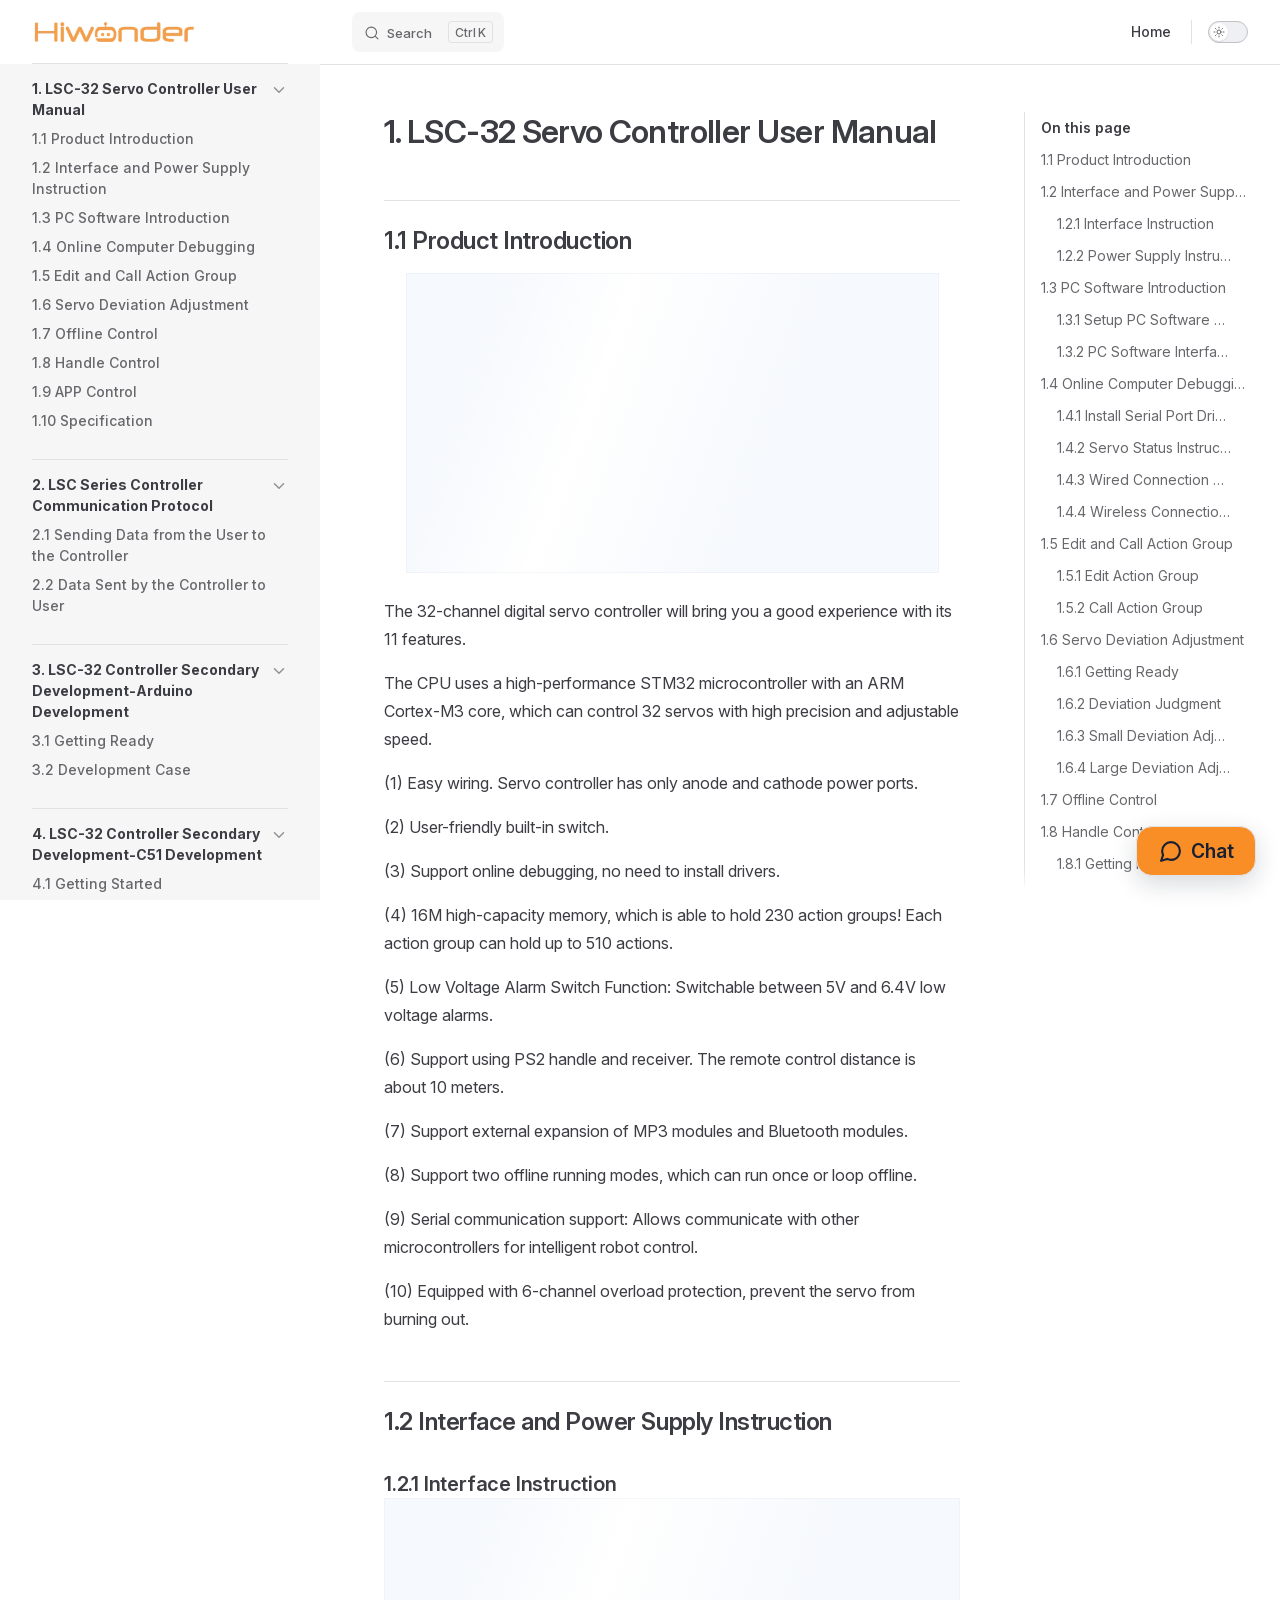
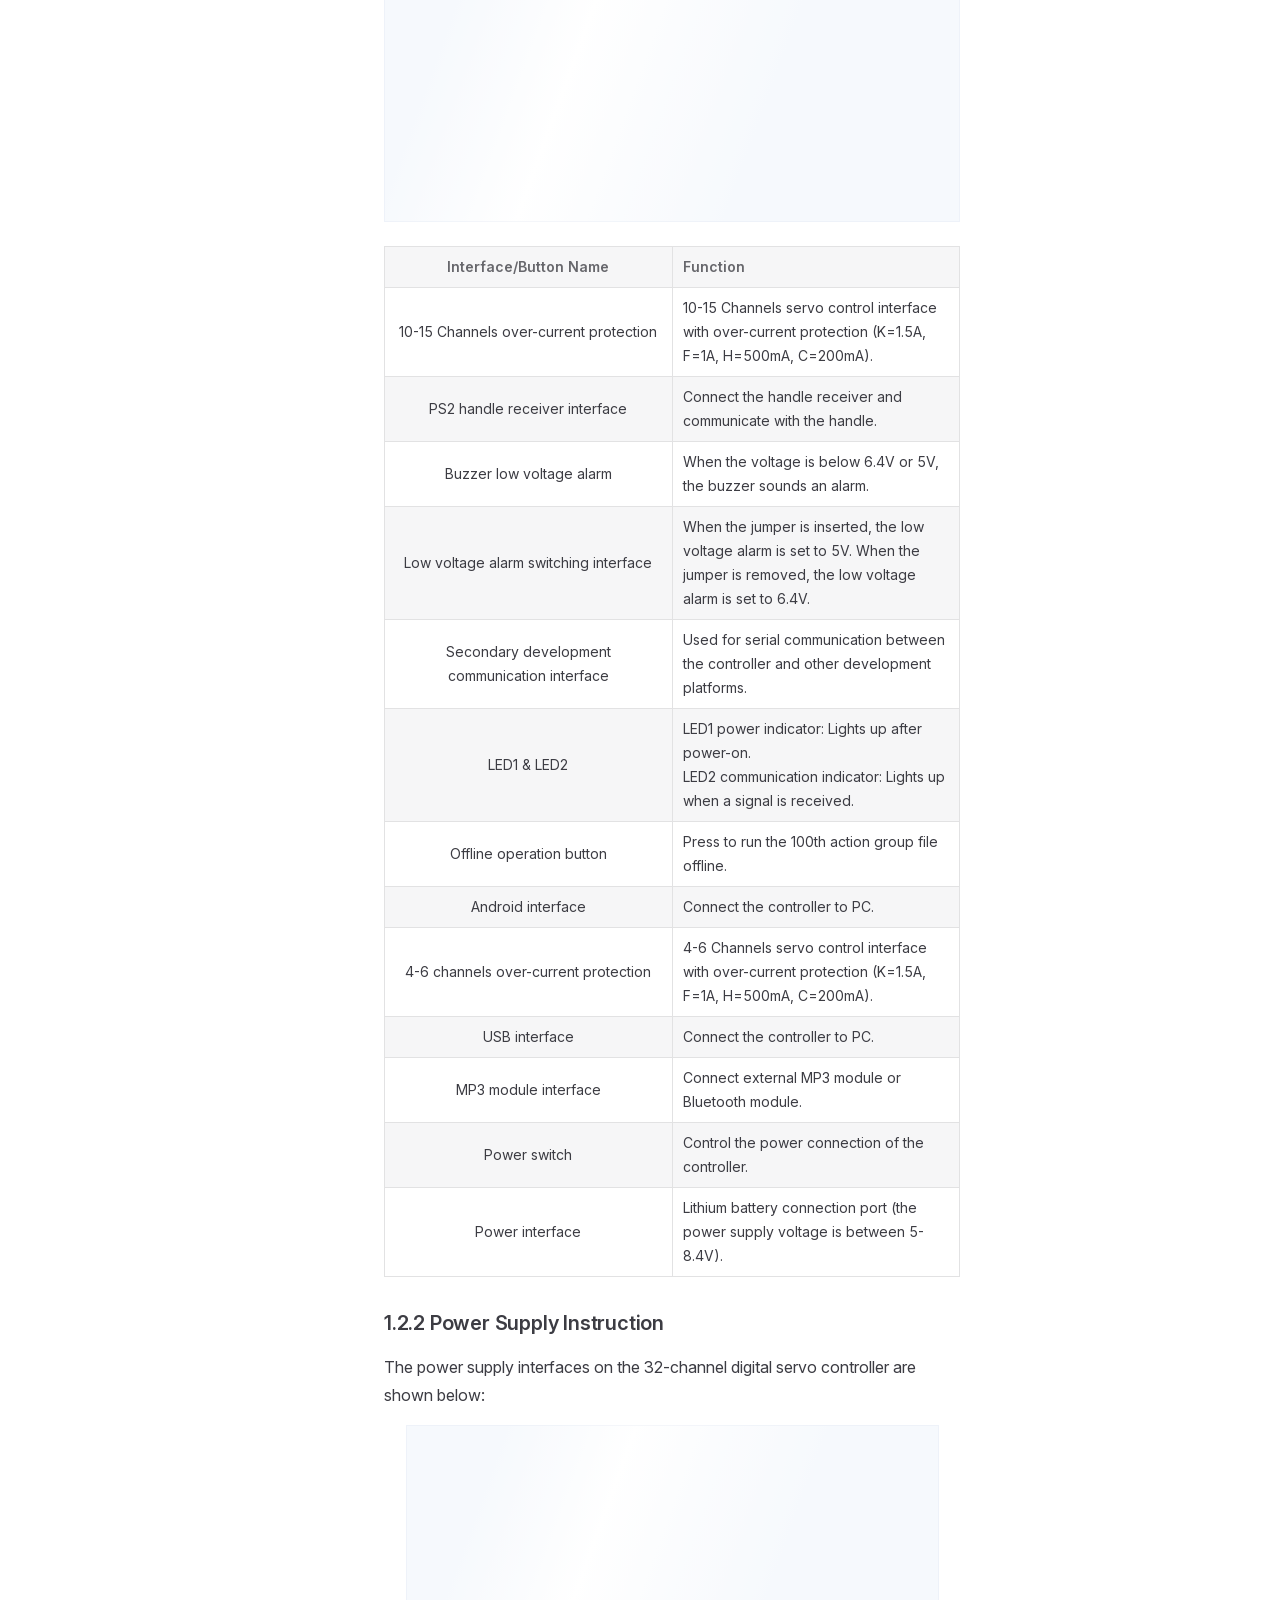
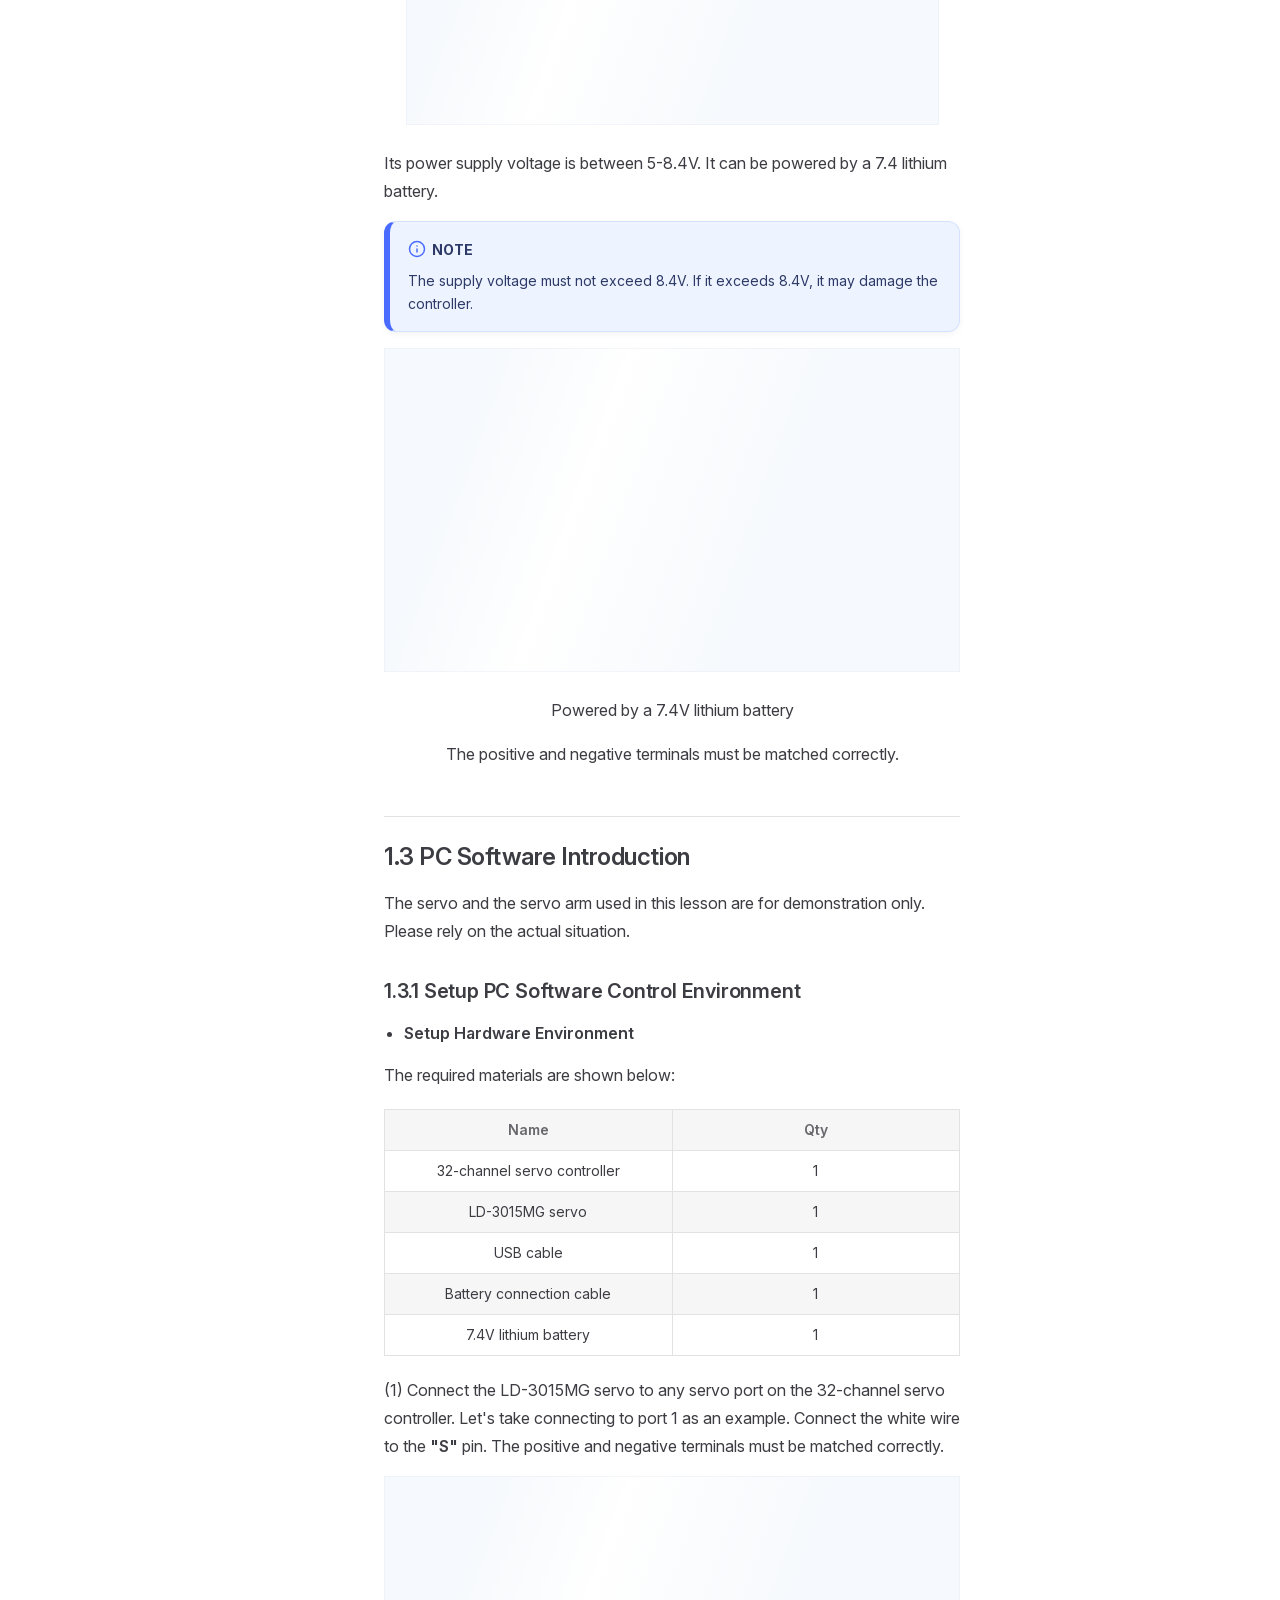
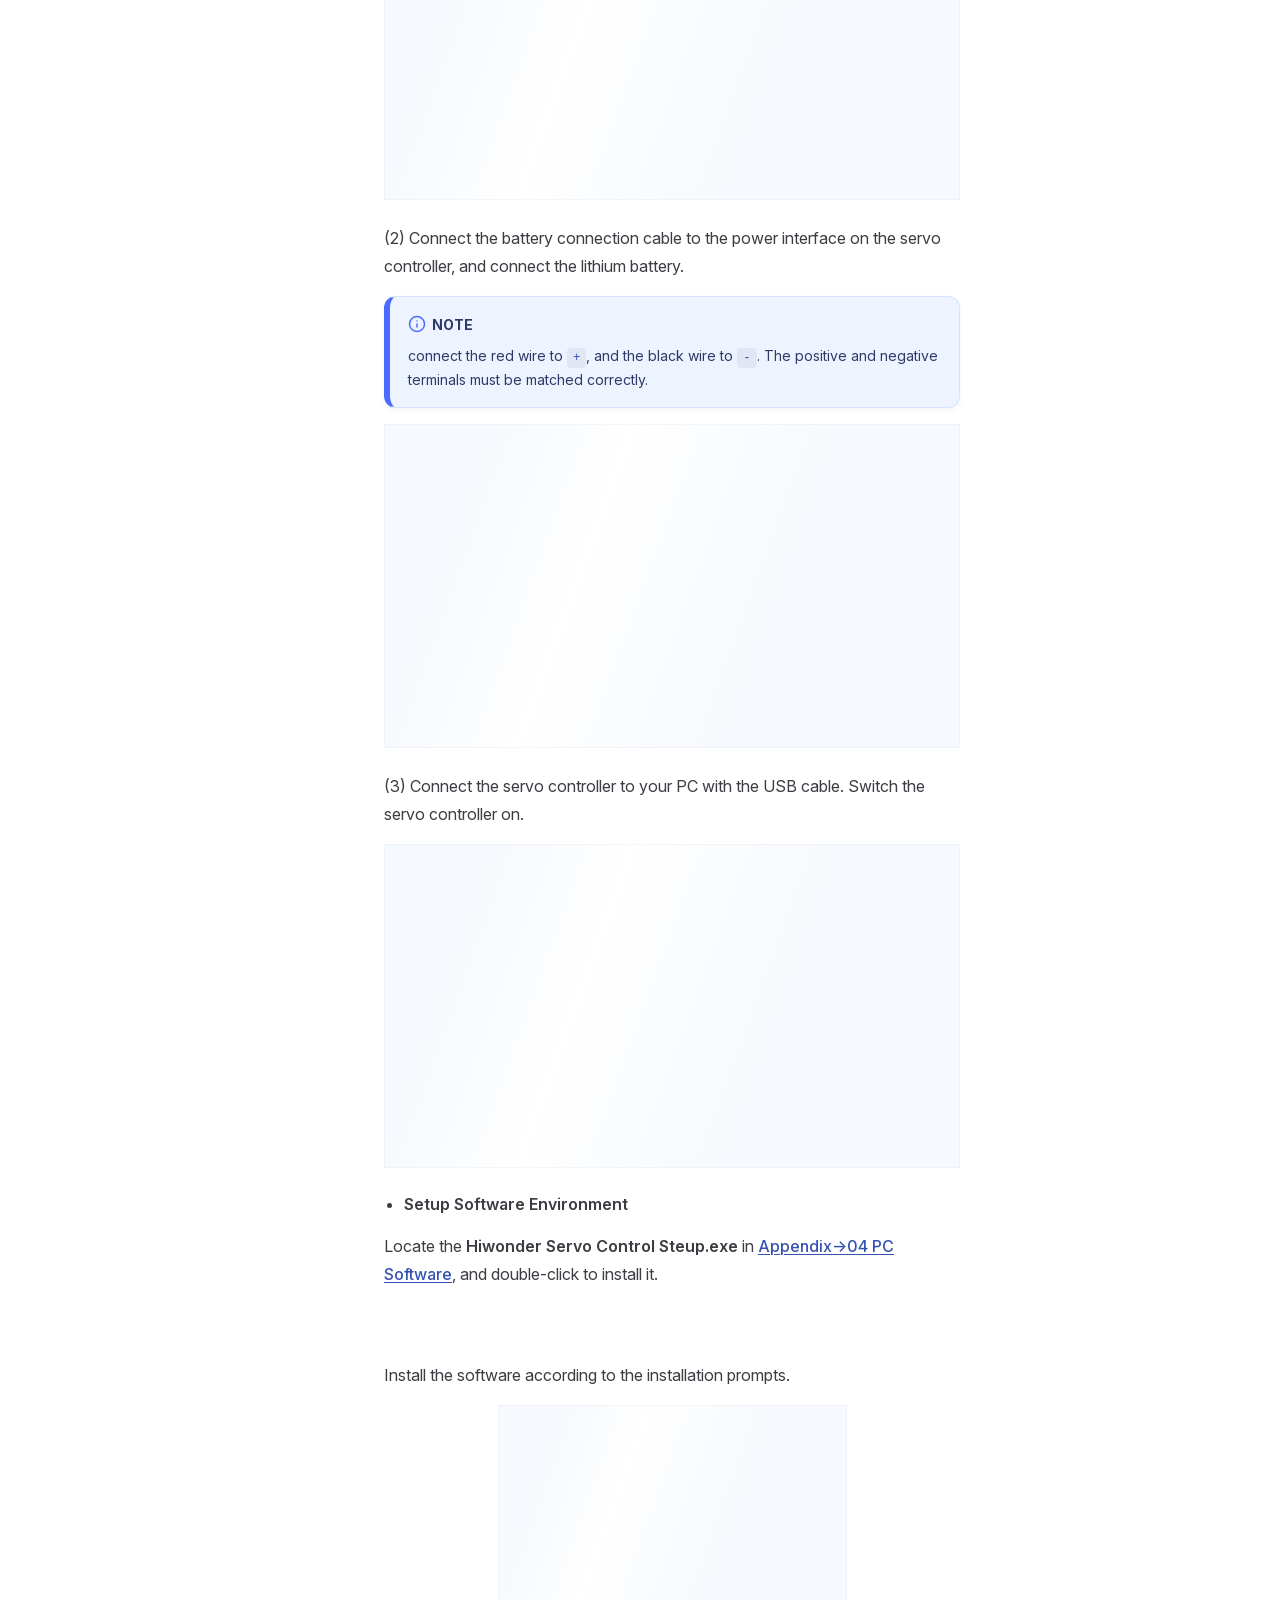
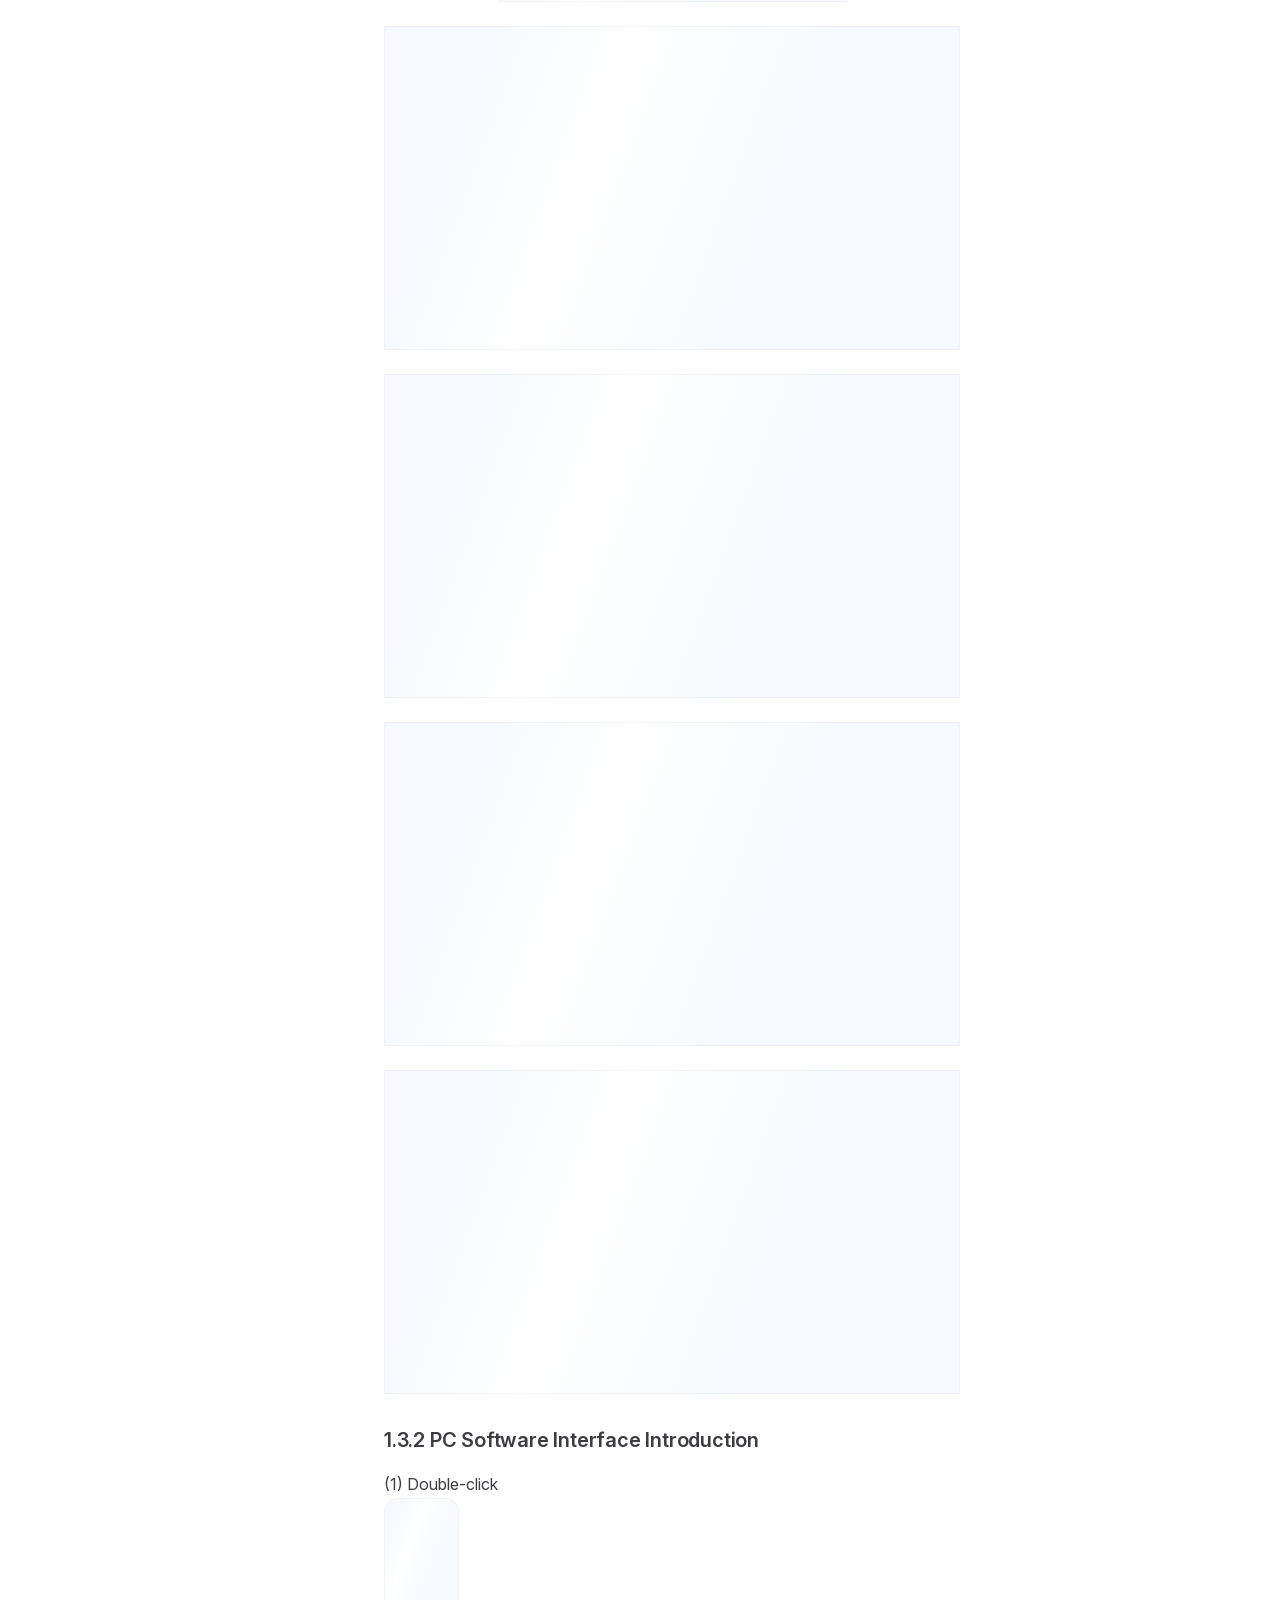
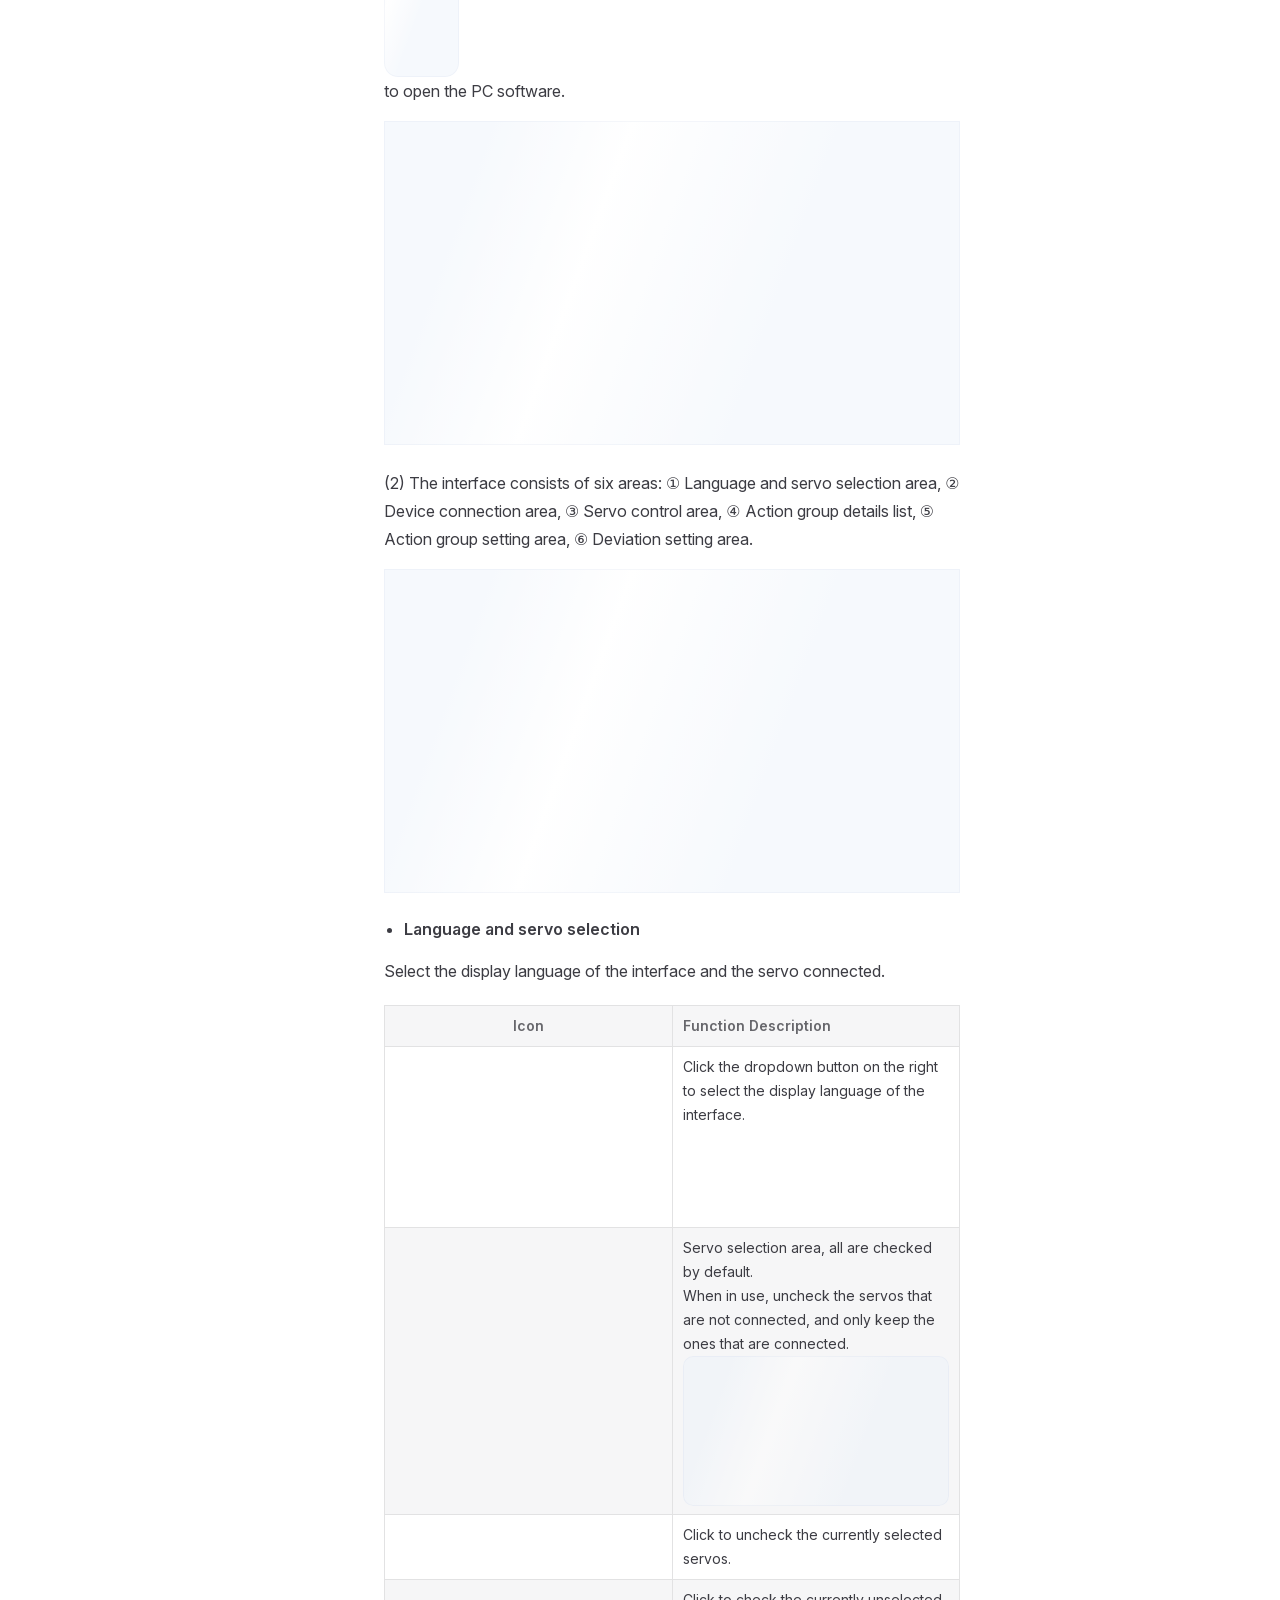
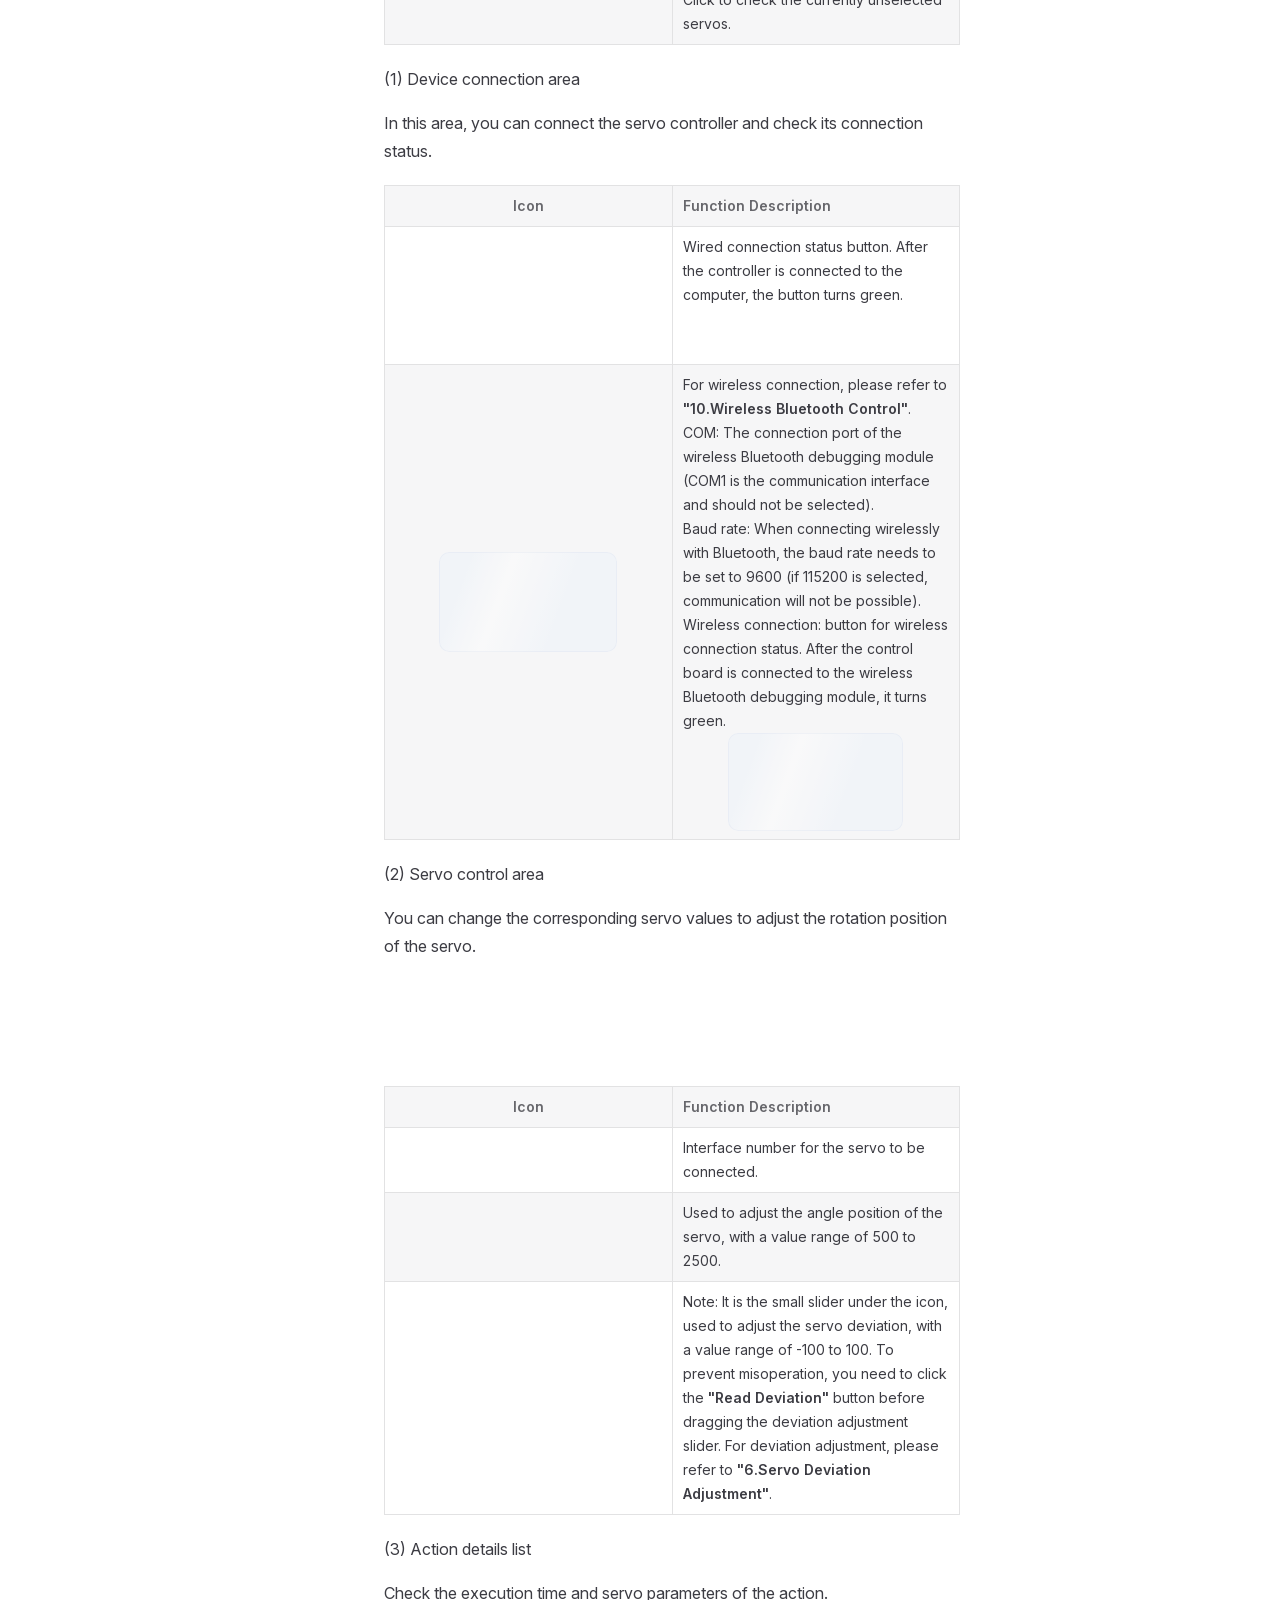
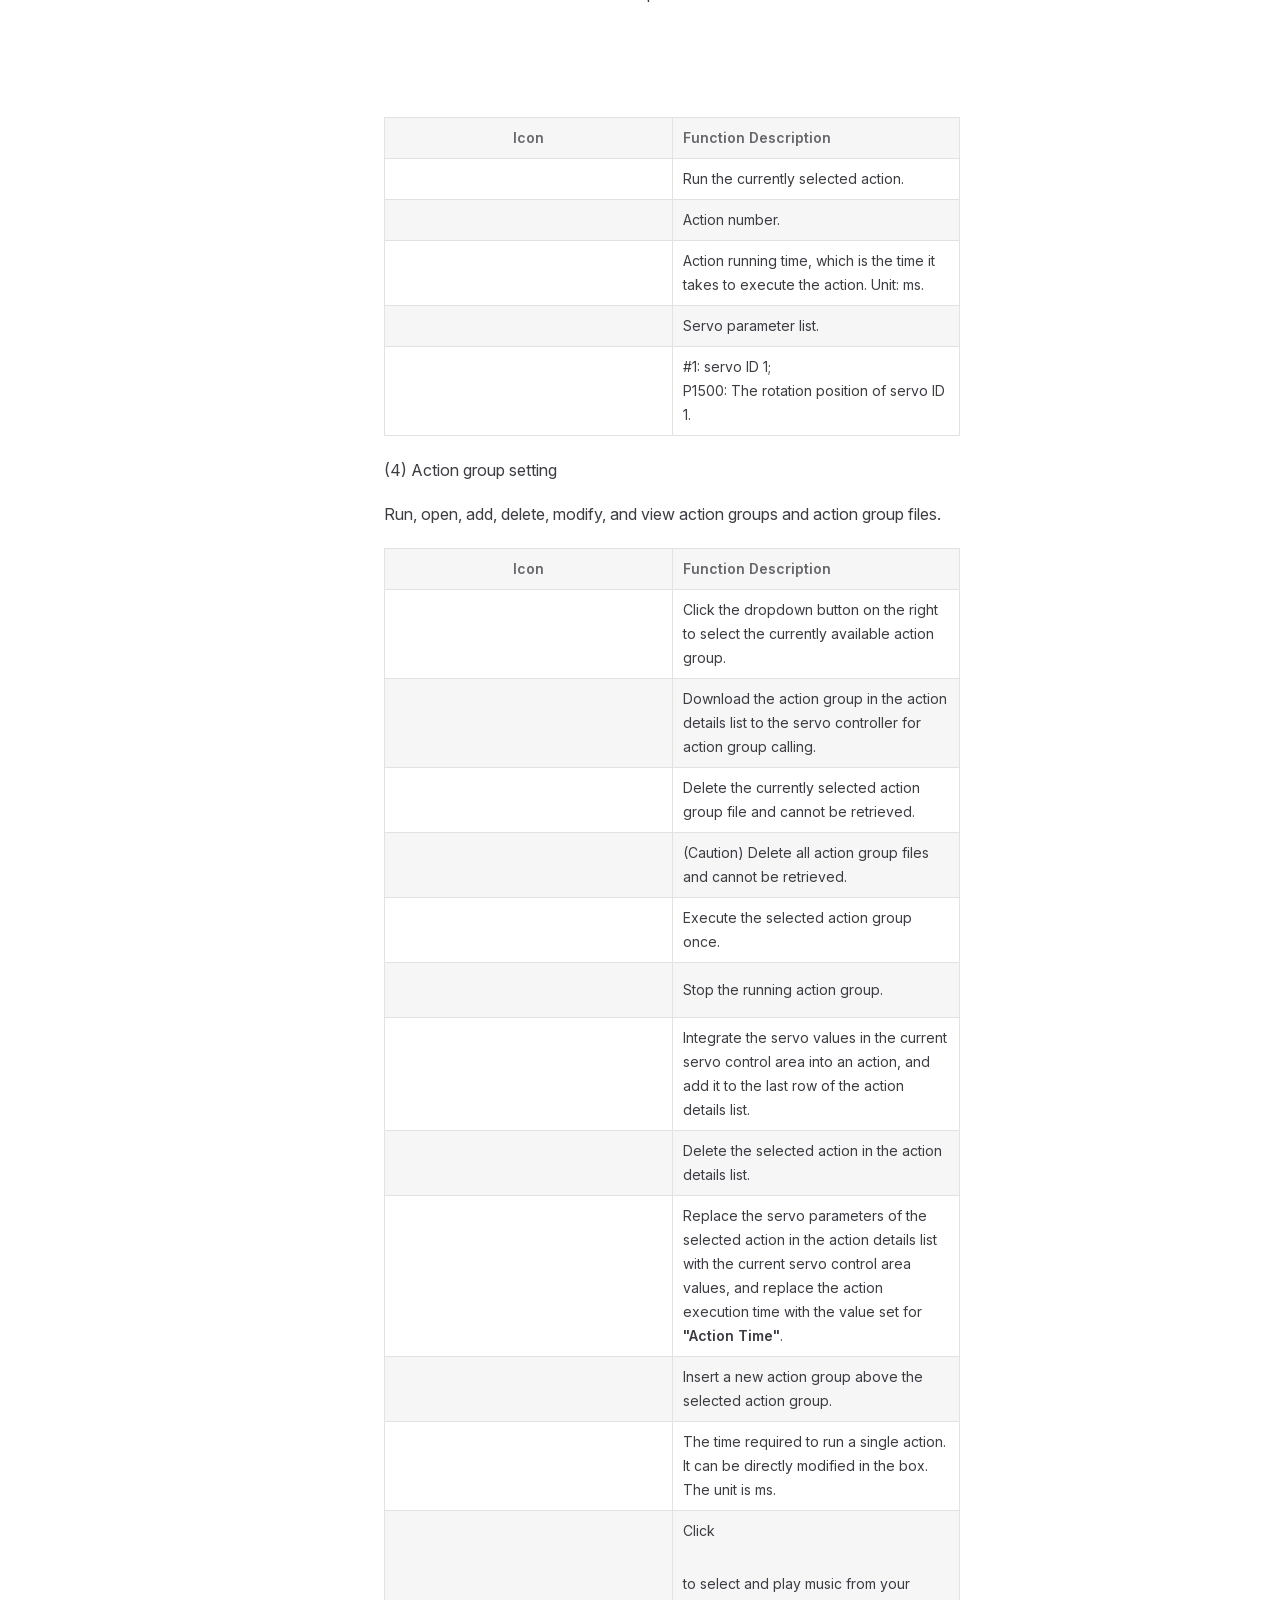
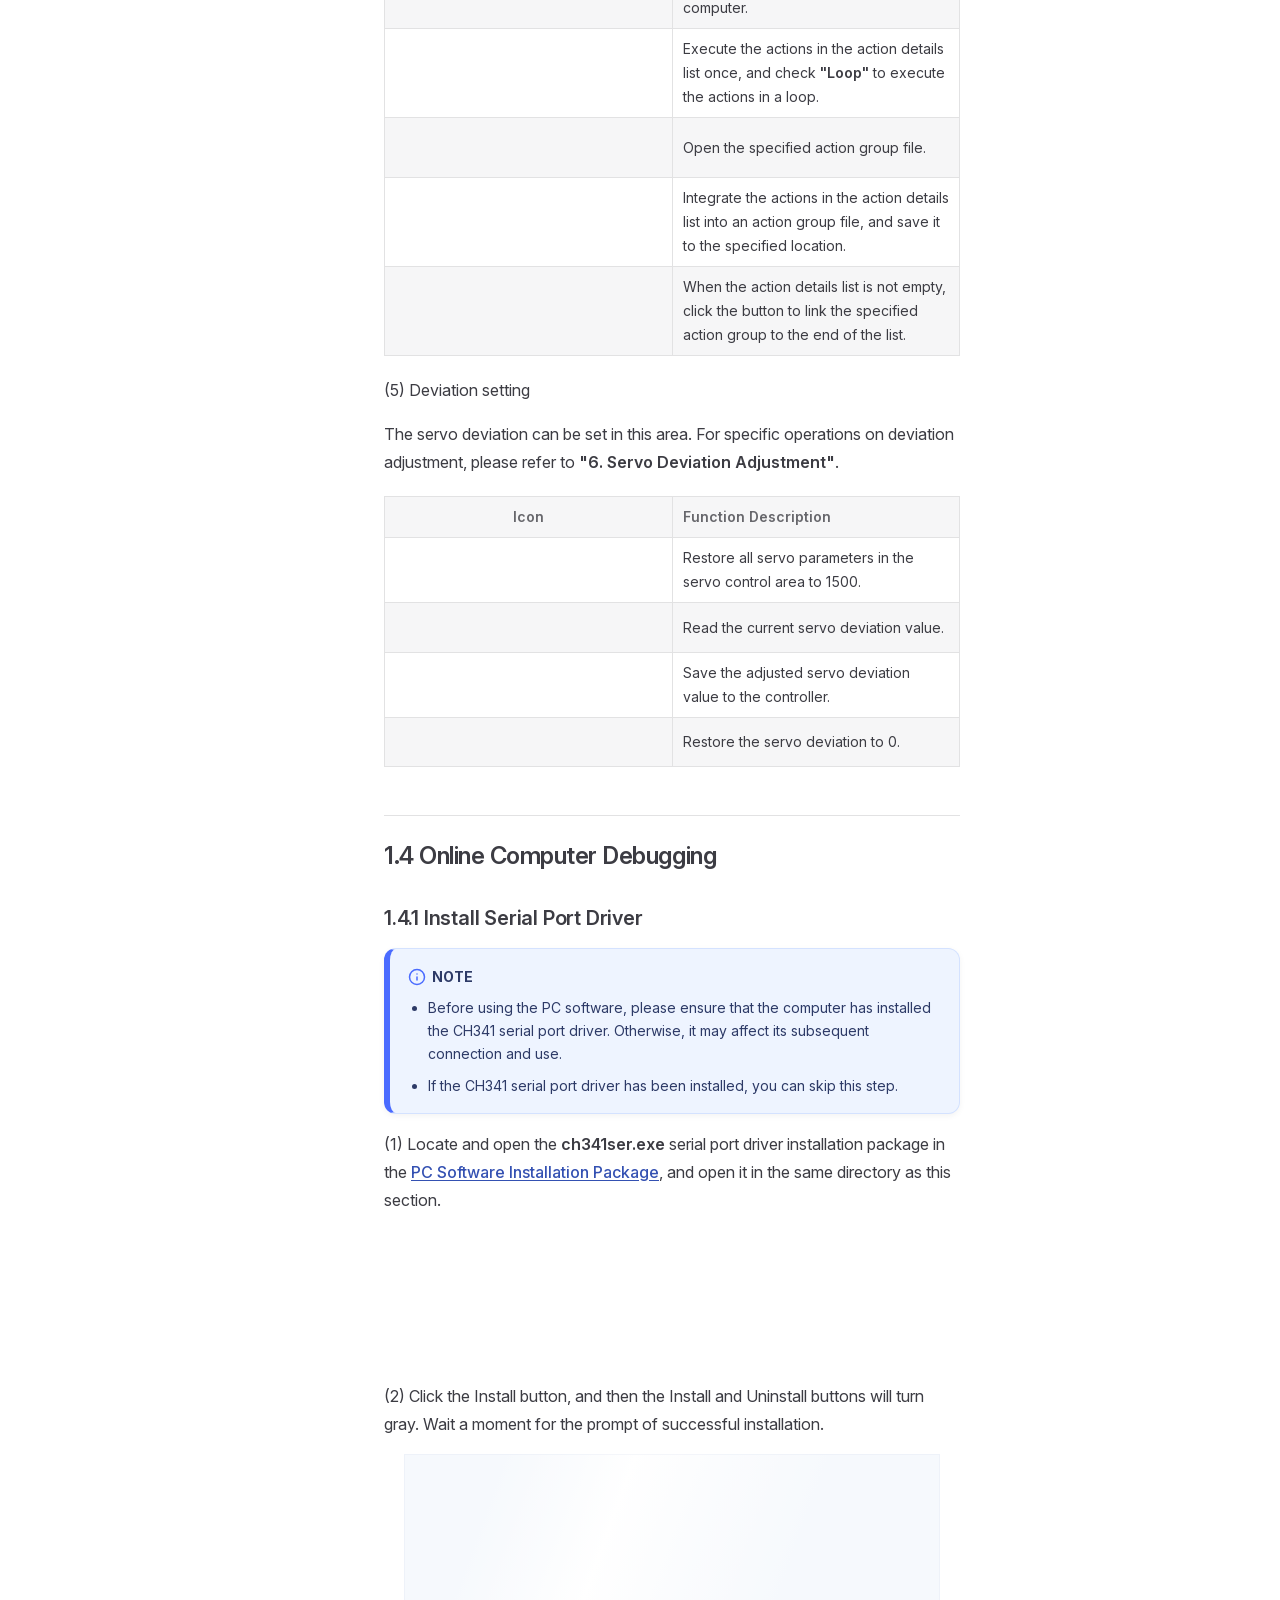
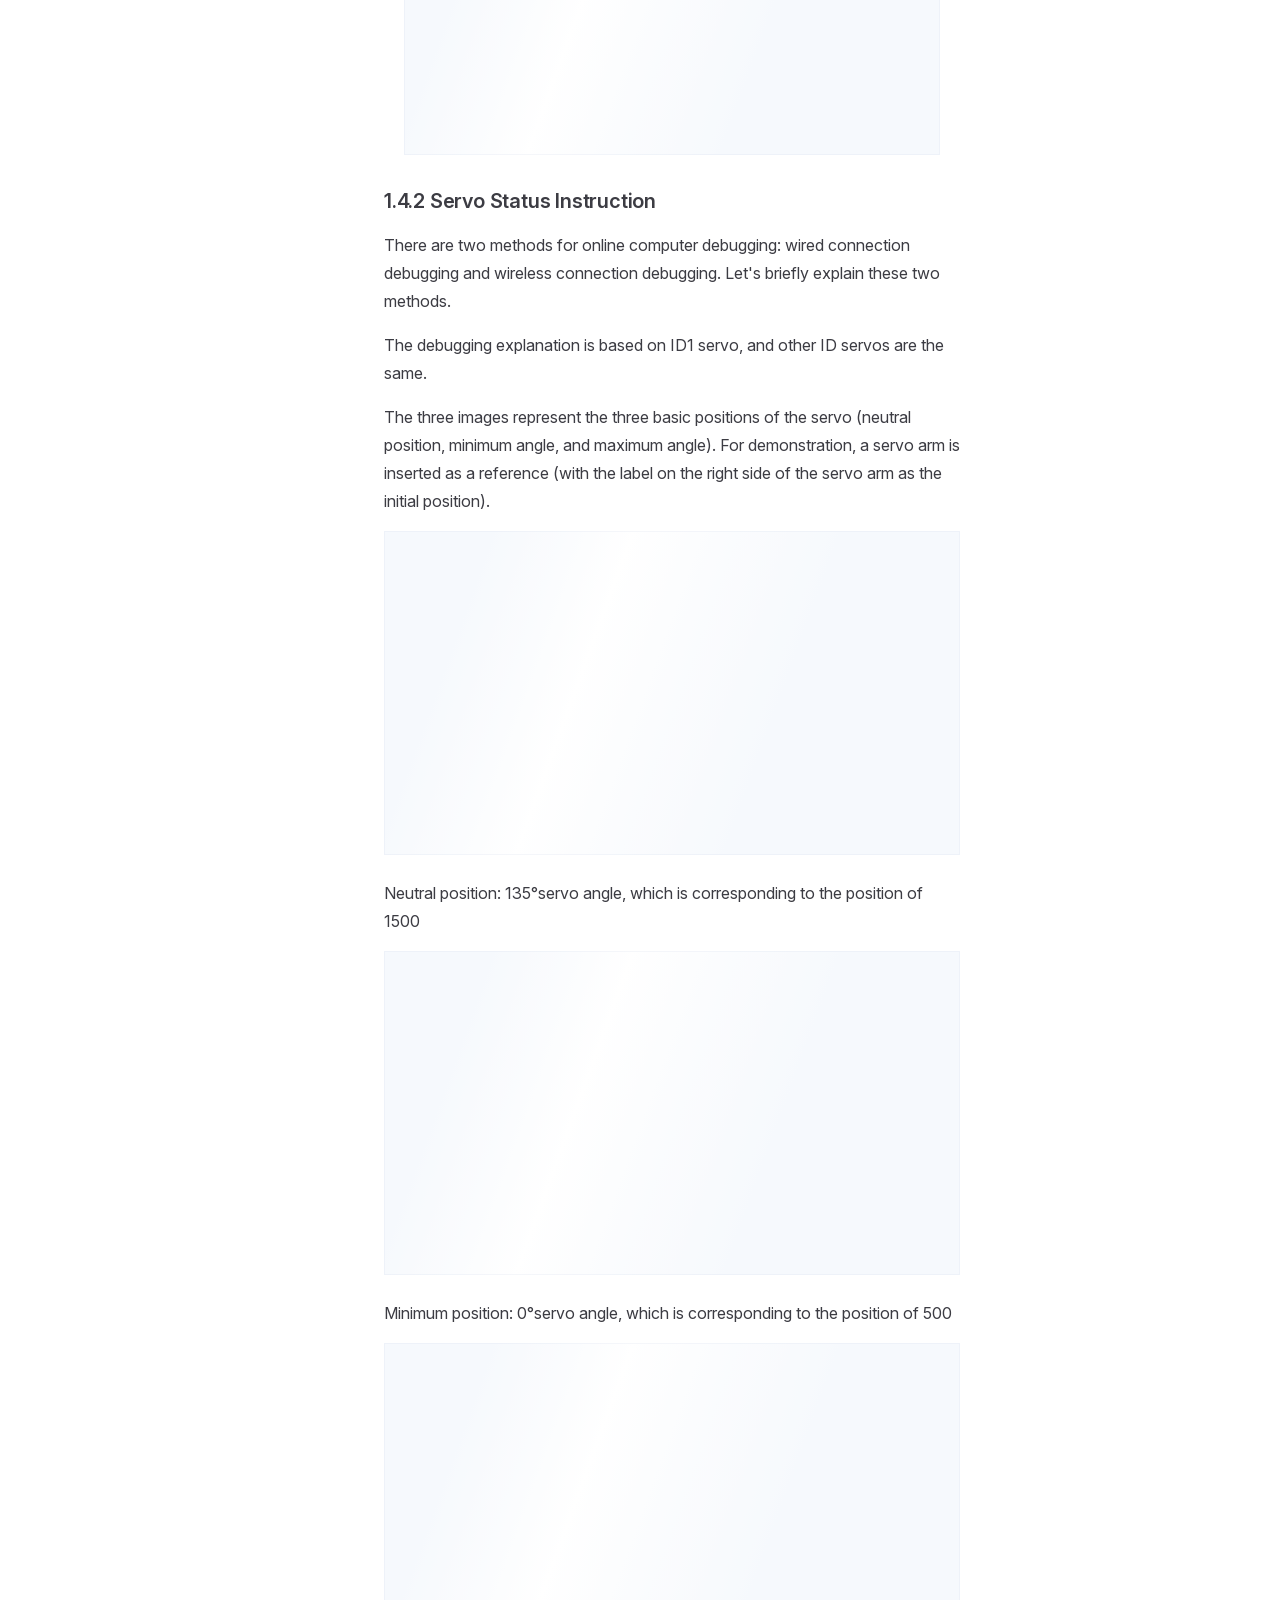
==== commit 85f1fa3b: "内容修改" ====
--- a/projects/32-Channel-Servo-Controller/en/latest/index.html
+++ b/projects/32-Channel-Servo-Controller/en/latest/index.html
@@ -9,9 +9,9 @@
     <link rel="preload stylesheet" href="/projects/32-Channel-Servo-Controller/en/latest/assets/style.Dq9Oyib1.css" as="style">
     <link rel="preload stylesheet" href="/projects/32-Channel-Servo-Controller/en/latest/vp-icons.css" as="style">
     
-    <script type="module" src="/projects/32-Channel-Servo-Controller/en/latest/assets/app.BJXAh5lz.js"></script>
+    <script type="module" src="/projects/32-Channel-Servo-Controller/en/latest/assets/app.vg0S3s-q.js"></script>
     <link rel="preload" href="/projects/32-Channel-Servo-Controller/en/latest/assets/inter-roman-latin.Di8DUHzh.woff2" as="font" type="font/woff2" crossorigin="">
-    <link rel="modulepreload" href="/projects/32-Channel-Servo-Controller/en/latest/assets/chunks/theme.C56kgs8L.js">
+    <link rel="modulepreload" href="/projects/32-Channel-Servo-Controller/en/latest/assets/chunks/theme.CNmUpcoN.js">
     <link rel="modulepreload" href="/projects/32-Channel-Servo-Controller/en/latest/assets/chunks/framework.D8peClPZ.js">
     <link rel="modulepreload" href="/projects/32-Channel-Servo-Controller/en/latest/assets/index.md.CFnaV7RM.lean.js">
     <link rel="icon" href="/projects/32-Channel-Servo-Controller/en/latest/favicon.ico">
@@ -20,7 +20,7 @@
   </head>
   <body>
     <div id="app"><!--[--><div class="page-redirect" style="text-align:center;padding:100px 20px;"><p>Redirecting to content page...</p><p><a href="/projects/32-Channel-Servo-Controller/en/latest/docs/1_User_Manual_checked.html" target="_self">If you are not redirected automatically, click here</a></p></div><!--[--><!----><!--]--><!----><div class="feedback-widget"><!----><button class="feedback-widget__trigger" type="button" aria-expanded="false" aria-label="Open feedback form"><span class="feedback-widget__icon" aria-hidden="true"><svg viewBox="0 0 24 24" focusable="false"><path d="M21 11.5a8.4 8.4 0 0 1-.9 3.8 8.5 8.5 0 0 1-7.6 4.7 8.4 8.4 0 0 1-3.8-.9L3 21l1.9-5.7A8.4 8.4 0 0 1 4 11.5 8.5 8.5 0 0 1 12.5 3 8.5 8.5 0 0 1 21 11.5Z"></path></svg></span><span>Chat</span></button></div><!--]--></div>
-    <script>window.__VP_HASH_MAP__=JSON.parse("{\"docs_1_user_manual_checked.md\":\"B2o0burk\",\"docs_2_communication_protocol.md\":\"aOX0nXny\",\"docs_3_arduino_development_checked.md\":\"D9e1kP8M\",\"docs_4_c51_development_formatted.md\":\"BmrOezbT\",\"docs_5_stm32_development_formatted.md\":\"BfkcRYqF\",\"docs_6_raspberry_pi_development_checked.md\":\"D1qtDMTc\",\"docs_7_jetson_development_formatted.md\":\"D3oU3QNe\",\"docs_appendix.md\":\"BCv_Hh7_\",\"docs_index.md\":\"DNZ60xLZ\",\"index.md\":\"CFnaV7RM\"}");window.__VP_SITE_DATA__=JSON.parse("{\"lang\":\"en-US\",\"dir\":\"ltr\",\"title\":\"32 Channel Servo Controller Documentation\",\"description\":\"32 Channel Servo Controller documentation\",\"base\":\"/projects/32-Channel-Servo-Controller/en/latest/\",\"head\":[],\"router\":{\"prefetchLinks\":true},\"appearance\":true,\"themeConfig\":{\"siteTitle\":false,\"logo\":\"/e-logo.webp\",\"outline\":[2,3],\"search\":{\"provider\":\"local\",\"options\":{\"translations\":{\"button\":{\"buttonText\":\"Search\",\"buttonAriaLabel\":\"Search\"},\"modal\":{\"searchBox\":{\"resetButtonTitle\":\"Clear search query\",\"resetButtonAriaLabel\":\"Clear search query\",\"cancelButtonText\":\"Cancel\",\"cancelButtonAriaLabel\":\"Cancel\"},\"startScreen\":{\"recentSearchTitle\":\"Recent Searches\",\"noRecentSearchText\":\"No recent searches\",\"suggestedQueryTitle\":\"Suggested Queries\"},\"noResultsScreen\":{\"noResultsText\":\"No results found for\",\"suggestedQueryText\":\"You can try searching for\",\"reportMissingResultsText\":\"Have any queries?\",\"reportMissingResultsLinkText\":\"Report here\"},\"footer\":{\"selectText\":\"to select\",\"navigateText\":\"to navigate\",\"closeText\":\"to close\"}}}}},\"nav\":[{\"text\":\"Home\",\"link\":\"https://www.hiwonder.net/\",\"target\":\"_self\"}],\"sidebar\":[{\"text\":\"1. LSC-32 Servo Controller User Manual\",\"link\":\"/docs/1_User_Manual_checked.html\",\"collapsed\":false,\"items\":[{\"text\":\"1.1 Product Introduction\",\"link\":\"/docs/1_User_Manual_checked.html#_1-1-product-introduction\"},{\"text\":\"1.2 Interface and Power Supply Instruction\",\"link\":\"/docs/1_User_Manual_checked.html#_1-2-interface-and-power-supply-instruction\"},{\"text\":\"1.3 PC Software Introduction\",\"link\":\"/docs/1_User_Manual_checked.html#_1-3-pc-software-introduction\"},{\"text\":\"1.4 Online Computer Debugging\",\"link\":\"/docs/1_User_Manual_checked.html#_1-4-online-computer-debugging\"},{\"text\":\"1.5 Edit and Call Action Group\",\"link\":\"/docs/1_User_Manual_checked.html#_1-5-edit-and-call-action-group\"},{\"text\":\"1.6 Servo Deviation Adjustment\",\"link\":\"/docs/1_User_Manual_checked.html#_1-6-servo-deviation-adjustment\"},{\"text\":\"1.7 Offline Control\",\"link\":\"/docs/1_User_Manual_checked.html#_1-7-offline-control\"},{\"text\":\"1.8 Handle Control\",\"link\":\"/docs/1_User_Manual_checked.html#_1-8-handle-control\"},{\"text\":\"1.9 APP Control\",\"link\":\"/docs/1_User_Manual_checked.html#_1-9-app-control\"},{\"text\":\"1.10 Specification\",\"link\":\"/docs/1_User_Manual_checked.html#_1-10-specification\"}]},{\"text\":\"2. LSC Series Controller Communication Protocol\",\"link\":\"/docs/2_Communication_Protocol.html\",\"collapsed\":false,\"items\":[{\"text\":\"2.1 Sending Data from the User to the Controller\",\"link\":\"/docs/2_Communication_Protocol.html#_2-1-sending-data-from-the-user-to-the-controller\"},{\"text\":\"2.2 Data Sent by the Controller to User\",\"link\":\"/docs/2_Communication_Protocol.html#_2-2-data-sent-by-the-controller-to-user\"}]},{\"text\":\"3. LSC-32 Controller Secondary Development-Arduino Development\",\"link\":\"/docs/3_Arduino_Development_checked.html\",\"collapsed\":false,\"items\":[{\"text\":\"3.1 Getting Ready\",\"link\":\"/docs/3_Arduino_Development_checked.html#_3-1-getting-ready\"},{\"text\":\"3.2 Development Case\",\"link\":\"/docs/3_Arduino_Development_checked.html#_3-2-development-case\"}]},{\"text\":\"4. LSC-32 Controller Secondary Development-C51 Development\",\"link\":\"/docs/4_C51_Development_formatted.html\",\"collapsed\":false,\"items\":[{\"text\":\"4.1 Getting Started\",\"link\":\"/docs/4_C51_Development_formatted.html#_4-1-getting-started\"},{\"text\":\"4.2 Development Case\",\"link\":\"/docs/4_C51_Development_formatted.html#_4-2-development-case\"}]},{\"text\":\"5. LSC-32 Controller Secondary Development-STM32 Development\",\"link\":\"/docs/5_STM32_Development_formatted.html\",\"collapsed\":false,\"items\":[{\"text\":\"5.1 Getting Ready\",\"link\":\"/docs/5_STM32_Development_formatted.html#_5-1-getting-ready\"},{\"text\":\"5.2 Development Case\",\"link\":\"/docs/5_STM32_Development_formatted.html#_5-2-development-case\"}]},{\"text\":\"6. LSC-32 Controller Secondary Development-Raspberry Pi Development\",\"link\":\"/docs/6_Raspberry_Pi_Development_checked.html\",\"collapsed\":false,\"items\":[{\"text\":\"6.1 Getting Started\",\"link\":\"/docs/6_Raspberry_Pi_Development_checked.html#_6-1-getting-started\"},{\"text\":\"6.2 Development Case\",\"link\":\"/docs/6_Raspberry_Pi_Development_checked.html#_6-2-development-case\"}]},{\"text\":\"7. LSC-32 Controller Secondary Development-Jetson Development\",\"link\":\"/docs/7_Jetson_Development_formatted.html\",\"collapsed\":false,\"items\":[{\"text\":\"7.1 Getting Started\",\"link\":\"/docs/7_Jetson_Development_formatted.html#_7-1-getting-started\"},{\"text\":\"7.2 Development Case\",\"link\":\"/docs/7_Jetson_Development_formatted.html#_7-2-development-case\"}]},{\"text\":\"Appendix\",\"link\":\"/docs/Appendix.html\",\"collapsed\":false,\"items\":[]}]},\"locales\":{},\"scrollOffset\":134,\"cleanUrls\":false}");</script>
+    <script>window.__VP_HASH_MAP__=JSON.parse("{\"docs_1_user_manual_checked.md\":\"B2o0burk\",\"docs_2_communication_protocol.md\":\"aOX0nXny\",\"docs_3_arduino_development_checked.md\":\"D9e1kP8M\",\"docs_4_c51_development_formatted.md\":\"BmrOezbT\",\"docs_5_stm32_development_formatted.md\":\"BfkcRYqF\",\"docs_6_raspberry_pi_development_checked.md\":\"D1qtDMTc\",\"docs_7_jetson_development_formatted.md\":\"D3oU3QNe\",\"docs_appendix.md\":\"D0O3WF7T\",\"docs_index.md\":\"DNZ60xLZ\",\"index.md\":\"CFnaV7RM\"}");window.__VP_SITE_DATA__=JSON.parse("{\"lang\":\"en-US\",\"dir\":\"ltr\",\"title\":\"32 Channel Servo Controller Documentation\",\"description\":\"32 Channel Servo Controller documentation\",\"base\":\"/projects/32-Channel-Servo-Controller/en/latest/\",\"head\":[],\"router\":{\"prefetchLinks\":true},\"appearance\":true,\"themeConfig\":{\"siteTitle\":false,\"logo\":\"/e-logo.webp\",\"outline\":[2,3],\"search\":{\"provider\":\"local\",\"options\":{\"translations\":{\"button\":{\"buttonText\":\"Search\",\"buttonAriaLabel\":\"Search\"},\"modal\":{\"searchBox\":{\"resetButtonTitle\":\"Clear search query\",\"resetButtonAriaLabel\":\"Clear search query\",\"cancelButtonText\":\"Cancel\",\"cancelButtonAriaLabel\":\"Cancel\"},\"startScreen\":{\"recentSearchTitle\":\"Recent Searches\",\"noRecentSearchText\":\"No recent searches\",\"suggestedQueryTitle\":\"Suggested Queries\"},\"noResultsScreen\":{\"noResultsText\":\"No results found for\",\"suggestedQueryText\":\"You can try searching for\",\"reportMissingResultsText\":\"Have any queries?\",\"reportMissingResultsLinkText\":\"Report here\"},\"footer\":{\"selectText\":\"to select\",\"navigateText\":\"to navigate\",\"closeText\":\"to close\"}}}}},\"nav\":[{\"text\":\"Home\",\"link\":\"https://www.hiwonder.net/\",\"target\":\"_self\"}],\"sidebar\":[{\"text\":\"1. LSC-32 Servo Controller User Manual\",\"link\":\"/docs/1_User_Manual_checked.html\",\"collapsed\":false,\"items\":[{\"text\":\"1.1 Product Introduction\",\"link\":\"/docs/1_User_Manual_checked.html#_1-1-product-introduction\"},{\"text\":\"1.2 Interface and Power Supply Instruction\",\"link\":\"/docs/1_User_Manual_checked.html#_1-2-interface-and-power-supply-instruction\"},{\"text\":\"1.3 PC Software Introduction\",\"link\":\"/docs/1_User_Manual_checked.html#_1-3-pc-software-introduction\"},{\"text\":\"1.4 Online Computer Debugging\",\"link\":\"/docs/1_User_Manual_checked.html#_1-4-online-computer-debugging\"},{\"text\":\"1.5 Edit and Call Action Group\",\"link\":\"/docs/1_User_Manual_checked.html#_1-5-edit-and-call-action-group\"},{\"text\":\"1.6 Servo Deviation Adjustment\",\"link\":\"/docs/1_User_Manual_checked.html#_1-6-servo-deviation-adjustment\"},{\"text\":\"1.7 Offline Control\",\"link\":\"/docs/1_User_Manual_checked.html#_1-7-offline-control\"},{\"text\":\"1.8 Handle Control\",\"link\":\"/docs/1_User_Manual_checked.html#_1-8-handle-control\"},{\"text\":\"1.9 APP Control\",\"link\":\"/docs/1_User_Manual_checked.html#_1-9-app-control\"},{\"text\":\"1.10 Specification\",\"link\":\"/docs/1_User_Manual_checked.html#_1-10-specification\"}]},{\"text\":\"2. LSC Series Controller Communication Protocol\",\"link\":\"/docs/2_Communication_Protocol.html\",\"collapsed\":false,\"items\":[{\"text\":\"2.1 Sending Data from the User to the Controller\",\"link\":\"/docs/2_Communication_Protocol.html#_2-1-sending-data-from-the-user-to-the-controller\"},{\"text\":\"2.2 Data Sent by the Controller to User\",\"link\":\"/docs/2_Communication_Protocol.html#_2-2-data-sent-by-the-controller-to-user\"}]},{\"text\":\"3. LSC-32 Controller Secondary Development-Arduino Development\",\"link\":\"/docs/3_Arduino_Development_checked.html\",\"collapsed\":false,\"items\":[{\"text\":\"3.1 Getting Ready\",\"link\":\"/docs/3_Arduino_Development_checked.html#_3-1-getting-ready\"},{\"text\":\"3.2 Development Case\",\"link\":\"/docs/3_Arduino_Development_checked.html#_3-2-development-case\"}]},{\"text\":\"4. LSC-32 Controller Secondary Development-C51 Development\",\"link\":\"/docs/4_C51_Development_formatted.html\",\"collapsed\":false,\"items\":[{\"text\":\"4.1 Getting Started\",\"link\":\"/docs/4_C51_Development_formatted.html#_4-1-getting-started\"},{\"text\":\"4.2 Development Case\",\"link\":\"/docs/4_C51_Development_formatted.html#_4-2-development-case\"}]},{\"text\":\"5. LSC-32 Controller Secondary Development-STM32 Development\",\"link\":\"/docs/5_STM32_Development_formatted.html\",\"collapsed\":false,\"items\":[{\"text\":\"5.1 Getting Ready\",\"link\":\"/docs/5_STM32_Development_formatted.html#_5-1-getting-ready\"},{\"text\":\"5.2 Development Case\",\"link\":\"/docs/5_STM32_Development_formatted.html#_5-2-development-case\"}]},{\"text\":\"6. LSC-32 Controller Secondary Development-Raspberry Pi Development\",\"link\":\"/docs/6_Raspberry_Pi_Development_checked.html\",\"collapsed\":false,\"items\":[{\"text\":\"6.1 Getting Started\",\"link\":\"/docs/6_Raspberry_Pi_Development_checked.html#_6-1-getting-started\"},{\"text\":\"6.2 Development Case\",\"link\":\"/docs/6_Raspberry_Pi_Development_checked.html#_6-2-development-case\"}]},{\"text\":\"7. LSC-32 Controller Secondary Development-Jetson Development\",\"link\":\"/docs/7_Jetson_Development_formatted.html\",\"collapsed\":false,\"items\":[{\"text\":\"7.1 Getting Started\",\"link\":\"/docs/7_Jetson_Development_formatted.html#_7-1-getting-started\"},{\"text\":\"7.2 Development Case\",\"link\":\"/docs/7_Jetson_Development_formatted.html#_7-2-development-case\"}]},{\"text\":\"Appendix\",\"link\":\"/docs/Appendix.html\",\"collapsed\":false,\"items\":[]}]},\"locales\":{},\"scrollOffset\":134,\"cleanUrls\":false}");</script>
     
   </body>
 </html>
